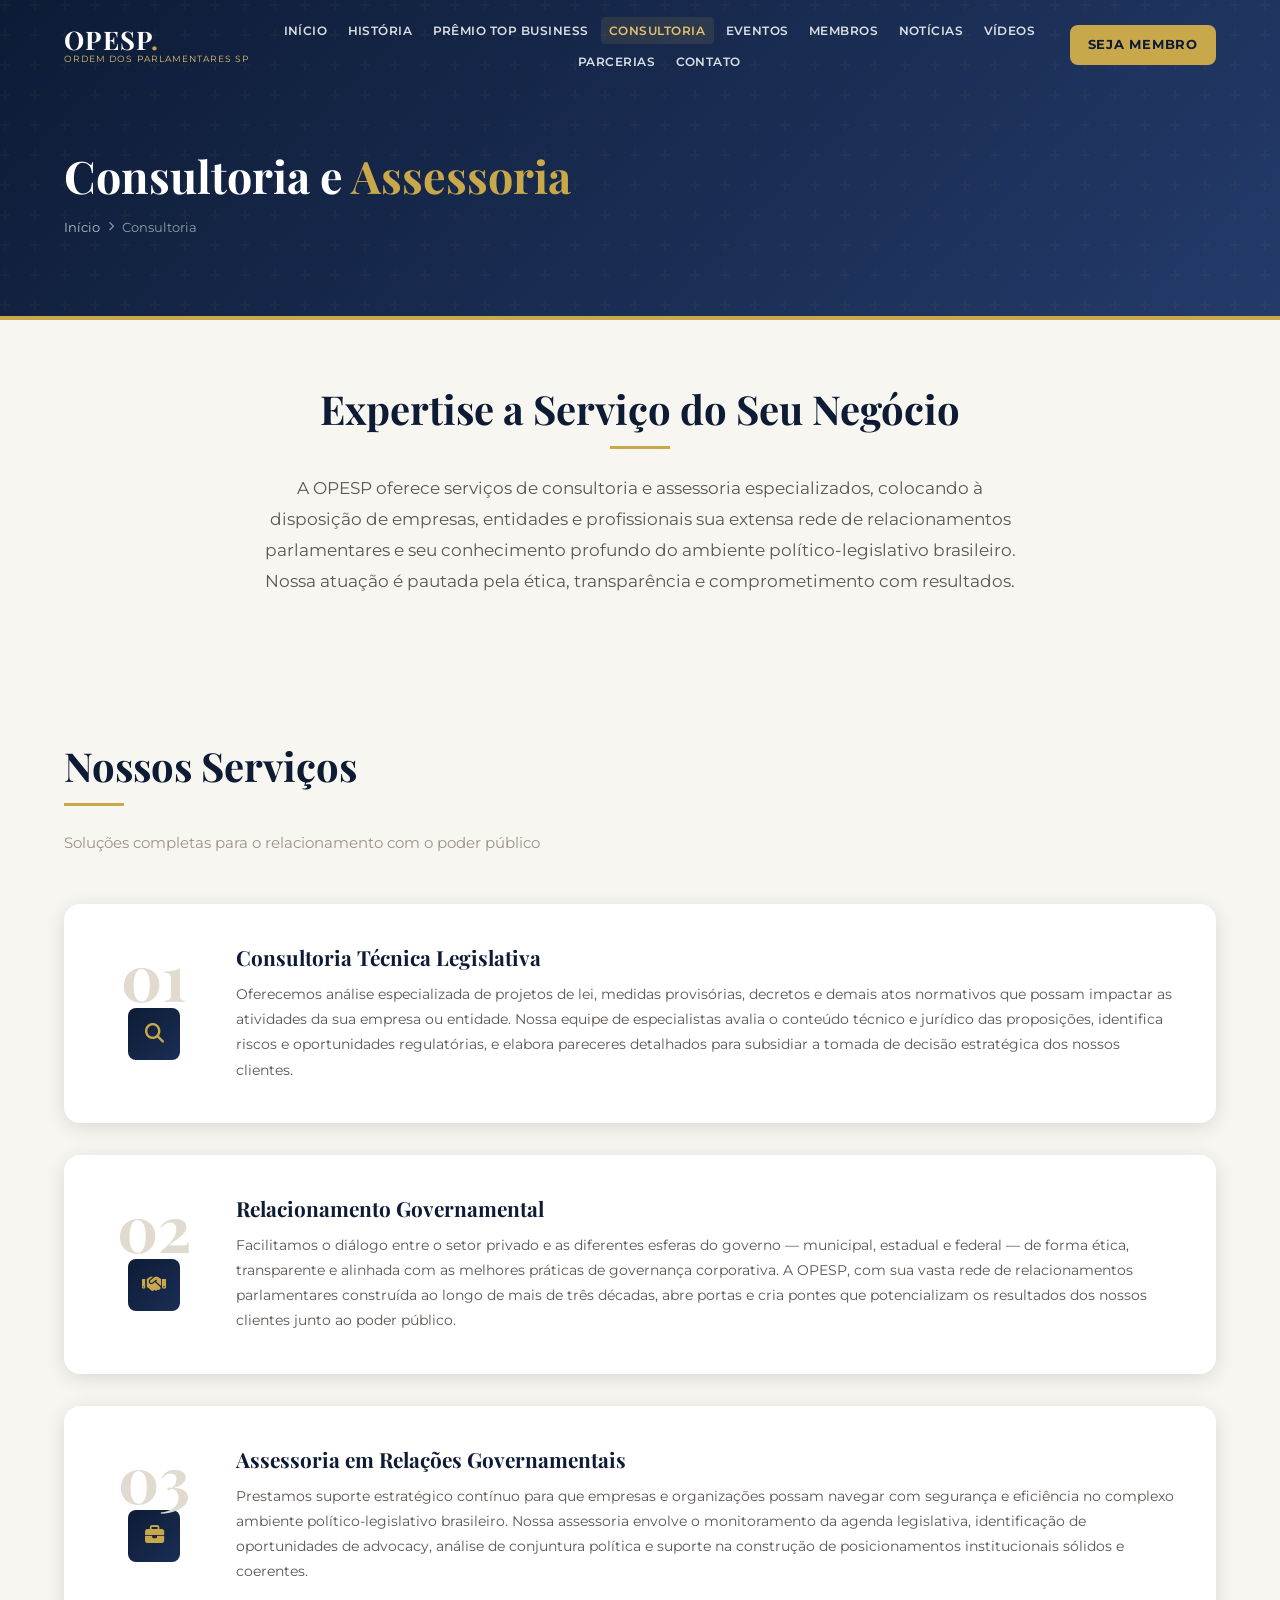
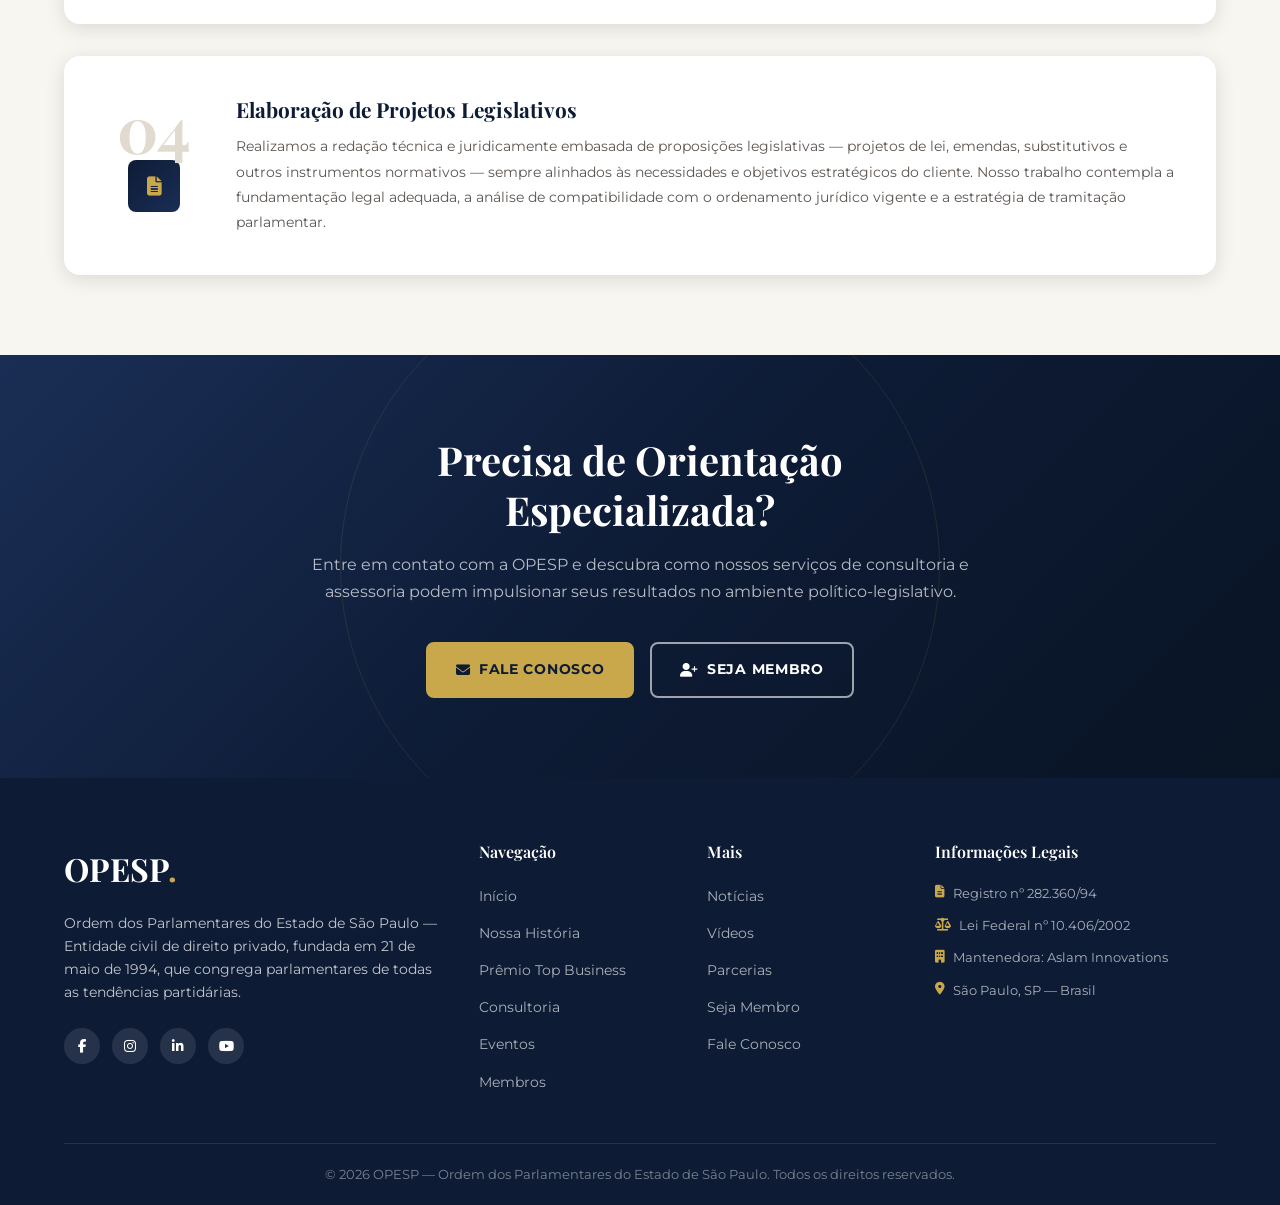
==== consultoria.html @ f2bfb223 "feat: build complete OPESP multi-page website - Add full HTML structure for 11 pages - Add comprehen" ====
<!DOCTYPE html>
<html lang="pt-BR">
<head>
  <meta charset="UTF-8">
  <meta name="viewport" content="width=device-width, initial-scale=1.0">
  <meta name="description" content="Consultoria e Assessoria — OPESP. Serviços especializados em consultoria técnica legislativa, relacionamento governamental e elaboração de projetos legislativos.">
  <title>Consultoria e Assessoria — OPESP</title>
  <link rel="preconnect" href="https://fonts.googleapis.com">
  <link rel="preconnect" href="https://fonts.gstatic.com" crossorigin>
  <link href="https://fonts.googleapis.com/css2?family=Playfair+Display:wght@400;600;700;800&family=Montserrat:wght@300;400;500;600;700&display=swap" rel="stylesheet">
  <link rel="stylesheet" href="https://cdnjs.cloudflare.com/ajax/libs/font-awesome/6.5.0/css/all.min.css">
  <link rel="stylesheet" href="css/styles.css">
</head>
<body>

<div class="preloader" id="preloader"><div class="preloader__spinner"></div></div>

<nav class="nav" id="nav">
  <div class="container">
    <div class="nav__inner">
      <a href="index.html" class="nav__logo">
        <span class="nav__logo-main">OPESP<span class="nav__logo-dot">.</span></span>
        <span class="nav__logo-sub">Ordem dos Parlamentares SP</span>
      </a>
      <ul class="nav__menu">
        <li><a href="index.html" class="nav__link" data-page="index">Início</a></li>
        <li><a href="historia.html" class="nav__link" data-page="historia">História</a></li>
        <li><a href="premio.html" class="nav__link" data-page="premio">Prêmio Top Business</a></li>
        <li><a href="consultoria.html" class="nav__link" data-page="consultoria">Consultoria</a></li>
        <li><a href="eventos.html" class="nav__link" data-page="eventos">Eventos</a></li>
        <li><a href="membros.html" class="nav__link" data-page="membros">Membros</a></li>
        <li><a href="noticias.html" class="nav__link" data-page="noticias">Notícias</a></li>
        <li><a href="videos.html" class="nav__link" data-page="videos">Vídeos</a></li>
        <li><a href="parcerias.html" class="nav__link" data-page="parcerias">Parcerias</a></li>
        <li><a href="contato.html" class="nav__link" data-page="contato">Contato</a></li>
      </ul>
      <a href="seja-membro.html" class="nav__cta">Seja Membro</a>
      <button class="nav__hamburger" aria-label="Menu" aria-expanded="false"><span></span><span></span><span></span></button>
    </div>
  </div>
  <div class="nav__drawer">
    <button class="nav__drawer-close" aria-label="Fechar menu"><i class="fas fa-times"></i></button>
    <a href="index.html" class="nav__drawer-link">Início</a>
    <a href="historia.html" class="nav__drawer-link">Nossa História</a>
    <a href="premio.html" class="nav__drawer-link">Prêmio Top Business</a>
    <a href="consultoria.html" class="nav__drawer-link">Consultoria</a>
    <a href="eventos.html" class="nav__drawer-link">Eventos</a>
    <a href="membros.html" class="nav__drawer-link">Membros</a>
    <a href="noticias.html" class="nav__drawer-link">Notícias</a>
    <a href="videos.html" class="nav__drawer-link">Vídeos</a>
    <a href="parcerias.html" class="nav__drawer-link">Parcerias</a>
    <a href="seja-membro.html" class="nav__drawer-link">Seja Membro</a>
    <a href="contato.html" class="nav__drawer-link">Fale Conosco</a>
  </div>
  <div class="nav__overlay"></div>
</nav>

<main class="page-enter">

  <div class="page-hero">
    <div class="container">
      <div class="page-hero__content">
        <h1 class="page-hero__title">Consultoria e <span>Assessoria</span></h1>
        <nav class="breadcrumb" aria-label="Breadcrumb">
          <a href="index.html">Início</a>
          <i class="fas fa-chevron-right"></i>
          <span>Consultoria</span>
        </nav>
      </div>
    </div>
  </div>

  <!-- Intro -->
  <section style="background:var(--off-white);padding:64px 0;" class="fade-in">
    <div class="container">
      <div style="max-width:780px;margin:0 auto;text-align:center;">
        <h2 class="section-title">Expertise a Serviço do Seu Negócio</h2>
        <div class="gold-line gold-line--center"></div>
        <p style="color:var(--gray-600);font-size:1.05rem;line-height:1.85;">A OPESP oferece serviços de consultoria e assessoria especializados, colocando à disposição de empresas, entidades e profissionais sua extensa rede de relacionamentos parlamentares e seu conhecimento profundo do ambiente político-legislativo brasileiro. Nossa atuação é pautada pela ética, transparência e comprometimento com resultados.</p>
      </div>
    </div>
  </section>

  <!-- Serviços Detalhados -->
  <section class="service-detail-section fade-in">
    <div class="container">
      <h2 class="section-title">Nossos Serviços</h2>
      <div class="gold-line"></div>
      <p class="section-subtitle">Soluções completas para o relacionamento com o poder público</p>
      <div class="service-detail-grid">
        <div class="service-detail-card">
          <div>
            <div class="service-detail-num">01</div>
            <div class="service-detail-icon"><i class="fas fa-search"></i></div>
          </div>
          <div>
            <h3>Consultoria Técnica Legislativa</h3>
            <p>Oferecemos análise especializada de projetos de lei, medidas provisórias, decretos e demais atos normativos que possam impactar as atividades da sua empresa ou entidade. Nossa equipe de especialistas avalia o conteúdo técnico e jurídico das proposições, identifica riscos e oportunidades regulatórias, e elabora pareceres detalhados para subsidiar a tomada de decisão estratégica dos nossos clientes.</p>
          </div>
        </div>
        <div class="service-detail-card">
          <div>
            <div class="service-detail-num">02</div>
            <div class="service-detail-icon"><i class="fas fa-handshake"></i></div>
          </div>
          <div>
            <h3>Relacionamento Governamental</h3>
            <p>Facilitamos o diálogo entre o setor privado e as diferentes esferas do governo — municipal, estadual e federal — de forma ética, transparente e alinhada com as melhores práticas de governança corporativa. A OPESP, com sua vasta rede de relacionamentos parlamentares construída ao longo de mais de três décadas, abre portas e cria pontes que potencializam os resultados dos nossos clientes junto ao poder público.</p>
          </div>
        </div>
        <div class="service-detail-card">
          <div>
            <div class="service-detail-num">03</div>
            <div class="service-detail-icon"><i class="fas fa-briefcase"></i></div>
          </div>
          <div>
            <h3>Assessoria em Relações Governamentais</h3>
            <p>Prestamos suporte estratégico contínuo para que empresas e organizações possam navegar com segurança e eficiência no complexo ambiente político-legislativo brasileiro. Nossa assessoria envolve o monitoramento da agenda legislativa, identificação de oportunidades de advocacy, análise de conjuntura política e suporte na construção de posicionamentos institucionais sólidos e coerentes.</p>
          </div>
        </div>
        <div class="service-detail-card">
          <div>
            <div class="service-detail-num">04</div>
            <div class="service-detail-icon"><i class="fas fa-file-alt"></i></div>
          </div>
          <div>
            <h3>Elaboração de Projetos Legislativos</h3>
            <p>Realizamos a redação técnica e juridicamente embasada de proposições legislativas — projetos de lei, emendas, substitutivos e outros instrumentos normativos — sempre alinhados às necessidades e objetivos estratégicos do cliente. Nosso trabalho contempla a fundamentação legal adequada, a análise de compatibilidade com o ordenamento jurídico vigente e a estratégia de tramitação parlamentar.</p>
          </div>
        </div>
      </div>
    </div>
  </section>

  <!-- CTA -->
  <section class="cta-banner fade-in">
    <div class="container">
      <div class="cta-banner__inner">
        <h2>Precisa de Orientação Especializada?</h2>
        <p>Entre em contato com a OPESP e descubra como nossos serviços de consultoria e assessoria podem impulsionar seus resultados no ambiente político-legislativo.</p>
        <div class="cta-banner__actions">
          <a href="contato.html" class="btn btn--gold"><i class="fas fa-envelope"></i> Fale Conosco</a>
          <a href="seja-membro.html" class="btn btn--outline"><i class="fas fa-user-plus"></i> Seja Membro</a>
        </div>
      </div>
    </div>
  </section>

</main>

<footer class="footer">
  <div class="container">
    <div class="footer__grid">
      <div class="footer__brand">
        <div class="footer__logo">OPESP<span>.</span></div>
        <p class="footer__desc">Ordem dos Parlamentares do Estado de São Paulo — Entidade civil de direito privado, fundada em 21 de maio de 1994, que congrega parlamentares de todas as tendências partidárias.</p>
        <div class="footer__social">
          <a href="#" aria-label="Facebook"><i class="fab fa-facebook-f"></i></a>
          <a href="#" aria-label="Instagram"><i class="fab fa-instagram"></i></a>
          <a href="#" aria-label="LinkedIn"><i class="fab fa-linkedin-in"></i></a>
          <a href="#" aria-label="YouTube"><i class="fab fa-youtube"></i></a>
        </div>
      </div>
      <div class="footer__col">
        <h4 class="footer__col-title">Navegação</h4>
        <ul>
          <li><a href="index.html">Início</a></li>
          <li><a href="historia.html">Nossa História</a></li>
          <li><a href="premio.html">Prêmio Top Business</a></li>
          <li><a href="consultoria.html">Consultoria</a></li>
          <li><a href="eventos.html">Eventos</a></li>
          <li><a href="membros.html">Membros</a></li>
        </ul>
      </div>
      <div class="footer__col">
        <h4 class="footer__col-title">Mais</h4>
        <ul>
          <li><a href="noticias.html">Notícias</a></li>
          <li><a href="videos.html">Vídeos</a></li>
          <li><a href="parcerias.html">Parcerias</a></li>
          <li><a href="seja-membro.html">Seja Membro</a></li>
          <li><a href="contato.html">Fale Conosco</a></li>
        </ul>
      </div>
      <div class="footer__col">
        <h4 class="footer__col-title">Informações Legais</h4>
        <ul class="footer__legal">
          <li><i class="fas fa-file-alt"></i> Registro nº 282.360/94</li>
          <li><i class="fas fa-balance-scale"></i> Lei Federal nº 10.406/2002</li>
          <li><i class="fas fa-building"></i> Mantenedora: Aslam Innovations</li>
          <li><i class="fas fa-map-marker-alt"></i> São Paulo, SP — Brasil</li>
        </ul>
      </div>
    </div>
    <div class="footer__bottom">
      <p>© 2026 OPESP — Ordem dos Parlamentares do Estado de São Paulo. Todos os direitos reservados.</p>
    </div>
  </div>
  <button class="back-to-top" aria-label="Voltar ao topo" id="backToTop"><i class="fas fa-chevron-up"></i></button>
</footer>

<script src="js/main.js"></script>
</body>
</html>
---- css/styles.css ----
/* ============================================================
   OPESP — Ordem dos Parlamentares do Estado de São Paulo
   Complete Stylesheet
   ============================================================ */

/* 1. CSS Reset + Custom Properties */
*, *::before, *::after { box-sizing: border-box; margin: 0; padding: 0; }

:root {
  --gold:        #C9A84C;
  --gold-light:  #E2C26E;
  --gold-dark:   #A07C30;
  --navy:        #0D1B35;
  --navy-mid:    #1A2E55;
  --navy-light:  #243A6A;
  --white:       #FFFFFF;
  --off-white:   #F8F6F0;
  --gray-100:    #F2F0EA;
  --gray-200:    #E0DBCE;
  --gray-400:    #9A9287;
  --gray-600:    #5C5550;
  --gray-800:    #2E2A26;
  --font-heading:'Playfair Display', serif;
  --font-body:   'Montserrat', sans-serif;
  --container:   1200px;
  --radius:      8px;
  --radius-lg:   16px;
  --shadow:      0 4px 20px rgba(0,0,0,.12);
  --shadow-lg:   0 8px 40px rgba(0,0,0,.18);
  --transition:  .3s ease;
}

html { scroll-behavior: smooth; font-size: 16px; }

body {
  font-family: var(--font-body);
  color: var(--gray-800);
  background: var(--white);
  line-height: 1.7;
  overflow-x: hidden;
}

body.page-exit { opacity: 0; transition: opacity .3s ease; }

img { max-width: 100%; height: auto; display: block; }
a  { text-decoration: none; color: inherit; }
ul { list-style: none; }
button { cursor: pointer; border: none; background: none; font-family: var(--font-body); }

/* 2. Global Typography */
h1,h2,h3,h4,h5,h6 {
  font-family: var(--font-heading);
  line-height: 1.25;
  color: var(--navy);
}
h1 { font-size: clamp(2rem, 5vw, 3.5rem); }
h2 { font-size: clamp(1.6rem, 3.5vw, 2.5rem); }
h3 { font-size: clamp(1.2rem, 2.5vw, 1.75rem); }
h4 { font-size: 1.25rem; }
h5 { font-size: 1.1rem; }
h6 { font-size: 1rem; }

p { margin-bottom: 1rem; }
p:last-child { margin-bottom: 0; }

.container {
  width: 100%;
  max-width: var(--container);
  margin: 0 auto;
  padding: 0 24px;
}

section { padding: 80px 0; }

.section-title {
  font-family: var(--font-heading);
  color: var(--navy);
  margin-bottom: .5rem;
}
.section-subtitle {
  color: var(--gray-400);
  margin-bottom: 3rem;
  font-size: .95rem;
}
.gold-line {
  width: 60px;
  height: 3px;
  background: var(--gold);
  margin: .75rem 0 1.5rem;
}
.gold-line--center { margin-left: auto; margin-right: auto; }

/* 3. Preloader */
.preloader {
  position: fixed;
  inset: 0;
  background: var(--navy);
  display: flex;
  align-items: center;
  justify-content: center;
  z-index: 9999;
  transition: opacity .5s ease;
}
.preloader__spinner {
  width: 50px;
  height: 50px;
  border: 4px solid rgba(201,168,76,.3);
  border-top-color: var(--gold);
  border-radius: 50%;
  animation: spin .8s linear infinite;
}
@keyframes spin { to { transform: rotate(360deg); } }

/* 4. Navigation */
.nav {
  position: fixed;
  top: 0; left: 0; right: 0;
  z-index: 1000;
  padding: 16px 0;
  transition: background var(--transition), box-shadow var(--transition), padding var(--transition);
}
.nav.scrolled {
  background: rgba(13,27,53,.95);
  backdrop-filter: blur(12px);
  -webkit-backdrop-filter: blur(12px);
  box-shadow: 0 2px 20px rgba(0,0,0,.3);
  padding: 10px 0;
}
.nav__inner {
  display: flex;
  align-items: center;
  gap: 24px;
}
.nav__logo {
  display: flex;
  flex-direction: column;
  line-height: 1;
  flex-shrink: 0;
}
.nav__logo-main {
  font-family: var(--font-heading);
  font-size: 1.6rem;
  font-weight: 700;
  color: var(--white);
  letter-spacing: .05em;
}
.nav__logo-dot { color: var(--gold); }
.nav__logo-sub {
  font-size: .55rem;
  color: var(--gold-light);
  letter-spacing: .12em;
  text-transform: uppercase;
  margin-top: 2px;
}
.nav__menu {
  display: flex;
  align-items: center;
  gap: 4px;
  flex: 1;
  justify-content: center;
  flex-wrap: wrap;
}
.nav__link {
  font-size: .78rem;
  font-weight: 600;
  letter-spacing: .04em;
  text-transform: uppercase;
  color: rgba(255,255,255,.85);
  padding: 6px 8px;
  border-radius: 4px;
  transition: color var(--transition), background var(--transition);
  white-space: nowrap;
}
.nav__link:hover, .nav__link.active {
  color: var(--gold-light);
  background: rgba(201,168,76,.12);
}
.nav__cta {
  flex-shrink: 0;
  font-size: .8rem;
  font-weight: 700;
  letter-spacing: .06em;
  text-transform: uppercase;
  color: var(--navy);
  background: var(--gold);
  padding: 9px 18px;
  border-radius: var(--radius);
  transition: background var(--transition), transform var(--transition);
  white-space: nowrap;
}
.nav__cta:hover { background: var(--gold-light); transform: translateY(-1px); }
.nav__hamburger {
  display: none;
  flex-direction: column;
  justify-content: center;
  align-items: center;
  gap: 5px;
  width: 38px;
  height: 38px;
  flex-shrink: 0;
  margin-left: auto;
}
.nav__hamburger span {
  display: block;
  width: 22px;
  height: 2px;
  background: var(--white);
  transition: transform var(--transition), opacity var(--transition);
  border-radius: 2px;
}

/* Drawer */
.nav__drawer {
  position: fixed;
  top: 0; right: -300px;
  width: 280px;
  height: 100vh;
  background: var(--navy);
  z-index: 1100;
  padding: 70px 32px 32px;
  display: flex;
  flex-direction: column;
  gap: 4px;
  transition: right .35s cubic-bezier(.4,0,.2,1);
  overflow-y: auto;
}
.nav__drawer.open { right: 0; }
.nav__drawer-close {
  position: absolute;
  top: 16px; right: 16px;
  color: var(--white);
  font-size: 1.2rem;
  padding: 8px;
  opacity: .7;
}
.nav__drawer-close:hover { opacity: 1; }
.nav__drawer-link {
  color: rgba(255,255,255,.85);
  font-size: .9rem;
  font-weight: 600;
  padding: 11px 0;
  border-bottom: 1px solid rgba(255,255,255,.08);
  transition: color var(--transition), padding-left var(--transition);
}
.nav__drawer-link:hover { color: var(--gold-light); padding-left: 8px; }
.nav__overlay {
  position: fixed;
  inset: 0;
  background: rgba(0,0,0,.55);
  z-index: 1050;
  display: none;
  opacity: 0;
  transition: opacity .35s ease;
}
.nav__overlay.visible { display: block; opacity: 1; }

/* 5. Footer */
.footer {
  background: var(--navy);
  color: rgba(255,255,255,.75);
  padding-top: 64px;
  position: relative;
}
.footer__grid {
  display: grid;
  grid-template-columns: 2fr 1fr 1fr 1.5fr;
  gap: 40px;
  padding-bottom: 48px;
  border-bottom: 1px solid rgba(255,255,255,.1);
}
.footer__logo {
  font-family: var(--font-heading);
  font-size: 2rem;
  font-weight: 700;
  color: var(--white);
  margin-bottom: 16px;
}
.footer__logo span { color: var(--gold); }
.footer__desc { font-size: .85rem; line-height: 1.7; margin-bottom: 24px; }
.footer__social {
  display: flex;
  gap: 12px;
}
.footer__social a {
  width: 36px; height: 36px;
  border-radius: 50%;
  background: rgba(255,255,255,.1);
  display: flex;
  align-items: center;
  justify-content: center;
  color: var(--white);
  font-size: .85rem;
  transition: background var(--transition), transform var(--transition);
}
.footer__social a:hover { background: var(--gold); transform: translateY(-2px); }
.footer__col-title {
  font-family: var(--font-heading);
  font-size: 1rem;
  color: var(--white);
  margin-bottom: 20px;
  font-weight: 600;
}
.footer__col ul { display: flex; flex-direction: column; gap: 10px; }
.footer__col ul a {
  font-size: .85rem;
  color: rgba(255,255,255,.65);
  transition: color var(--transition), padding-left var(--transition);
}
.footer__col ul a:hover { color: var(--gold-light); padding-left: 4px; }
.footer__legal { display: flex; flex-direction: column; gap: 10px; }
.footer__legal li {
  font-size: .82rem;
  color: rgba(255,255,255,.65);
  display: flex;
  align-items: center;
  gap: 8px;
}
.footer__legal i { color: var(--gold); font-size: .8rem; }
.footer__bottom {
  padding: 20px 0;
  text-align: center;
  font-size: .8rem;
  color: rgba(255,255,255,.45);
}

/* 6. Back-to-top */
.back-to-top {
  position: fixed;
  bottom: 32px; right: 32px;
  width: 44px; height: 44px;
  border-radius: 50%;
  background: var(--gold);
  color: var(--navy);
  font-size: .9rem;
  display: flex;
  align-items: center;
  justify-content: center;
  box-shadow: var(--shadow);
  opacity: 0;
  pointer-events: none;
  transition: opacity var(--transition), transform var(--transition);
  z-index: 900;
}
.back-to-top.visible { opacity: 1; pointer-events: auto; }
.back-to-top:hover { transform: translateY(-3px); background: var(--gold-light); }

/* 8. Scroll animations */
.fade-in {
  opacity: 0;
  transform: translateY(30px);
  transition: opacity .7s ease, transform .7s ease;
}
.fade-in.visible {
  opacity: 1;
  transform: translateY(0);
}

/* 9. Buttons */
.btn {
  display: inline-flex;
  align-items: center;
  gap: 8px;
  padding: 14px 28px;
  border-radius: var(--radius);
  font-family: var(--font-body);
  font-size: .88rem;
  font-weight: 700;
  letter-spacing: .05em;
  text-transform: uppercase;
  cursor: pointer;
  transition: all var(--transition);
  border: 2px solid transparent;
}
.btn--gold {
  background: var(--gold);
  color: var(--navy);
  border-color: var(--gold);
}
.btn--gold:hover { background: var(--gold-light); border-color: var(--gold-light); transform: translateY(-2px); box-shadow: 0 6px 20px rgba(201,168,76,.35); }
.btn--outline {
  background: transparent;
  color: var(--white);
  border-color: rgba(255,255,255,.6);
}
.btn--outline:hover { border-color: var(--gold-light); color: var(--gold-light); transform: translateY(-2px); }
.btn--white {
  background: var(--white);
  color: var(--navy);
  border-color: var(--white);
}
.btn--white:hover { background: var(--off-white); transform: translateY(-2px); }
.btn--navy {
  background: var(--navy);
  color: var(--white);
  border-color: var(--navy);
}
.btn--navy:hover { background: var(--navy-mid); transform: translateY(-2px); }

/* 10. Page Hero Banner */
.page-hero {
  height: 320px;
  background: linear-gradient(135deg, var(--navy) 0%, var(--navy-mid) 60%, var(--navy-light) 100%);
  display: flex;
  align-items: center;
  position: relative;
  overflow: hidden;
  border-bottom: 4px solid var(--gold);
  margin-top: 0;
}
.page-hero::before {
  content: '';
  position: absolute;
  inset: 0;
  background: url("data:image/svg+xml,%3Csvg width='60' height='60' viewBox='0 0 60 60' xmlns='http://www.w3.org/2000/svg'%3E%3Cg fill='none' fill-rule='evenodd'%3E%3Cg fill='%23C9A84C' fill-opacity='0.04'%3E%3Cpath d='M36 34v-4h-2v4h-4v2h4v4h2v-4h4v-2h-4zm0-30V0h-2v4h-4v2h4v4h2V6h4V4h-4zM6 34v-4H4v4H0v2h4v4h2v-4h4v-2H6zM6 4V0H4v4H0v2h4v4h2V6h4V4H6z'/%3E%3C/g%3E%3C/g%3E%3C/svg%3E");
}
.page-hero__content {
  position: relative;
  z-index: 1;
  padding-top: 70px;
}
.page-hero__title {
  font-family: var(--font-heading);
  color: var(--white);
  font-size: clamp(1.8rem, 4vw, 2.8rem);
  margin-bottom: 12px;
}
.page-hero__title span { color: var(--gold); }
.breadcrumb {
  display: flex;
  align-items: center;
  gap: 8px;
  font-size: .82rem;
  color: rgba(255,255,255,.55);
}
.breadcrumb a { color: rgba(255,255,255,.7); transition: color var(--transition); }
.breadcrumb a:hover { color: var(--gold-light); }
.breadcrumb i { font-size: .6rem; }

/* ============================================================
   HOME PAGE STYLES
   ============================================================ */

/* Hero Home */
.hero--home {
  position: relative;
  min-height: 100vh;
  display: flex;
  flex-direction: column;
  justify-content: center;
  overflow: hidden;
  background: linear-gradient(160deg, var(--navy) 0%, var(--navy-mid) 50%, #0a1628 100%);
}
.hero__particles {
  position: absolute;
  inset: 0;
  pointer-events: none;
  overflow: hidden;
}
.particle {
  position: absolute;
  border-radius: 50%;
  background: var(--gold);
  opacity: .25;
  animation: float linear infinite;
}
@keyframes float {
  0%   { transform: translateY(0) scale(1); opacity: .25; }
  50%  { opacity: .5; }
  100% { transform: translateY(-100px) scale(.8); opacity: 0; }
}

/* Skyline */
.skyline {
  position: absolute;
  bottom: 0; left: 0; right: 0;
  display: flex;
  align-items: flex-end;
  justify-content: center;
  pointer-events: none;
  height: 200px;
  gap: 3px;
  padding: 0 0;
  overflow: hidden;
}
.building {
  display: inline-block;
  background: rgba(10,22,50,.85);
  flex-shrink: 0;
}
.building:nth-child(1)  { width: 28px; height: 80px; }
.building:nth-child(2)  { width: 20px; height: 110px; }
.building:nth-child(3)  { width: 35px; height: 140px; }
.building:nth-child(4)  { width: 22px; height: 95px; }
.building:nth-child(5)  { width: 40px; height: 170px; }
.building:nth-child(6)  { width: 25px; height: 120px; }
.building:nth-child(7)  { width: 18px; height: 90px; }
.building:nth-child(8)  { width: 50px; height: 190px; }
.building:nth-child(9)  { width: 22px; height: 130px; }
.building:nth-child(10) { width: 30px; height: 155px; }
.building:nth-child(11) { width: 20px; height: 100px; }
.building:nth-child(12) { width: 45px; height: 175px; }
.building:nth-child(13) { width: 28px; height: 115px; }
.building:nth-child(14) { width: 15px; height: 80px; }
.building:nth-child(15) { width: 55px; height: 185px; }
.building:nth-child(16) { width: 20px; height: 105px; }
.building:nth-child(17) { width: 32px; height: 145px; }
.building:nth-child(18) { width: 25px; height: 90px; }
.building:nth-child(19) { width: 42px; height: 165px; }
.building:nth-child(20) { width: 18px; height: 110px; }
.building:nth-child(21) { width: 30px; height: 135px; }
.building:nth-child(22) { width: 22px; height: 88px; }
.building:nth-child(23) { width: 48px; height: 180px; }
.building:nth-child(24) { width: 20px; height: 95px; }
.building:nth-child(25) { width: 35px; height: 150px; }
.building:nth-child(26) { width: 25px; height: 120px; }
.building:nth-child(27) { width: 16px; height: 85px; }
.building:nth-child(28) { width: 38px; height: 160px; }
.building:nth-child(29) { width: 22px; height: 100px; }
.building:nth-child(30) { width: 28px; height: 130px; }

.hero__content {
  position: relative;
  z-index: 2;
  padding: 120px 0 220px;
  max-width: 800px;
}
.hero__badge {
  display: inline-flex;
  align-items: center;
  gap: 8px;
  border: 1px solid rgba(201,168,76,.5);
  color: var(--gold-light);
  font-size: .75rem;
  font-weight: 600;
  letter-spacing: .12em;
  text-transform: uppercase;
  padding: 6px 16px;
  border-radius: 20px;
  margin-bottom: 24px;
}
.hero__badge i { font-size: .65rem; }
.hero h1 {
  color: var(--white);
  margin-bottom: 24px;
  line-height: 1.15;
}
.hero h1 strong { color: var(--gold-light); font-style: normal; }
.hero__subtitle {
  font-size: 1.05rem;
  color: rgba(255,255,255,.75);
  margin-bottom: 40px;
  max-width: 600px;
  line-height: 1.75;
}
.hero__actions { display: flex; gap: 16px; flex-wrap: wrap; }
.hero__scroll-indicator {
  position: absolute;
  bottom: 200px;
  left: 50%;
  transform: translateX(-50%);
  display: flex;
  flex-direction: column;
  align-items: center;
  gap: 8px;
  color: rgba(255,255,255,.5);
  font-size: .7rem;
  letter-spacing: .12em;
  text-transform: uppercase;
  z-index: 2;
}
.hero__scroll-indicator i {
  animation: bounce .8s ease-in-out infinite alternate;
  font-size: 1rem;
}
@keyframes bounce {
  from { transform: translateY(0); }
  to   { transform: translateY(8px); }
}

/* Stats Bar */
.stats-bar {
  background: linear-gradient(90deg, rgba(201,168,76,.15) 0%, rgba(201,168,76,.08) 100%);
  border-top: 2px solid rgba(201,168,76,.3);
  border-bottom: 2px solid rgba(201,168,76,.3);
  padding: 0;
}
.stats-bar .container {
  display: grid;
  grid-template-columns: repeat(4, 1fr);
}
.stat-item {
  display: flex;
  flex-direction: column;
  align-items: center;
  justify-content: center;
  padding: 28px 16px;
  text-align: center;
  border-right: 1px solid rgba(201,168,76,.2);
}
.stat-item:last-child { border-right: none; }
.stat-number {
  font-family: var(--font-heading);
  font-size: 2.2rem;
  font-weight: 700;
  color: var(--gold);
  line-height: 1;
  margin-bottom: 6px;
}
.stat-label {
  font-size: .78rem;
  font-weight: 600;
  color: var(--gray-600);
  letter-spacing: .06em;
  text-transform: uppercase;
}

/* About Section */
.about-section {
  background: var(--off-white);
}
.about-grid {
  display: grid;
  grid-template-columns: 1fr 1fr;
  gap: 60px;
  align-items: start;
}
.about-text p {
  color: var(--gray-600);
  margin-bottom: 1rem;
  line-height: 1.8;
}
.about-cards {
  display: flex;
  flex-direction: column;
  gap: 20px;
}
.about-card {
  background: var(--white);
  border-radius: var(--radius-lg);
  padding: 28px;
  display: flex;
  gap: 20px;
  align-items: flex-start;
  box-shadow: var(--shadow);
  border-left: 4px solid var(--gold);
  transition: transform var(--transition);
}
.about-card:hover { transform: translateX(4px); }
.about-card__icon {
  width: 48px; height: 48px;
  border-radius: 50%;
  background: linear-gradient(135deg, var(--gold) 0%, var(--gold-light) 100%);
  display: flex;
  align-items: center;
  justify-content: center;
  color: var(--white);
  font-size: 1.1rem;
  flex-shrink: 0;
}
.about-card__title { font-size: .75rem; text-transform: uppercase; letter-spacing: .1em; color: var(--gold); font-weight: 700; margin-bottom: 4px; }
.about-card__name { font-family: var(--font-heading); font-size: 1.1rem; color: var(--navy); margin-bottom: 2px; }
.about-card__sub { font-size: .82rem; color: var(--gray-400); }

/* Notices Section */
.notices-section { background: var(--white); }
.notices-heading {
  display: flex;
  align-items: center;
  gap: 12px;
  margin-bottom: .5rem;
}
.notices-heading i { color: var(--gold); font-size: 1.5rem; }
.notices-grid {
  display: grid;
  grid-template-columns: repeat(3, 1fr);
  gap: 24px;
  margin-top: 2.5rem;
}
.notice-card {
  background: var(--off-white);
  border-radius: var(--radius-lg);
  padding: 32px 28px;
  border-top: 4px solid var(--gold);
  transition: transform var(--transition), box-shadow var(--transition);
}
.notice-card:hover { transform: translateY(-4px); box-shadow: var(--shadow); }
.notice-card__icon {
  width: 44px; height: 44px;
  border-radius: var(--radius);
  background: rgba(201,168,76,.12);
  display: flex;
  align-items: center;
  justify-content: center;
  color: var(--gold);
  font-size: 1.1rem;
  margin-bottom: 16px;
}
.notice-card h4 { font-family: var(--font-heading); font-size: 1rem; color: var(--navy); margin-bottom: 10px; }
.notice-card p { font-size: .87rem; color: var(--gray-600); line-height: 1.7; margin: 0; }

/* Services Grid */
.services-section { background: var(--gray-100); }
.services-grid {
  display: grid;
  grid-template-columns: repeat(4, 1fr);
  gap: 24px;
  margin-bottom: 2.5rem;
}
.service-card {
  background: var(--white);
  border-radius: var(--radius-lg);
  padding: 36px 28px;
  position: relative;
  overflow: hidden;
  transition: transform var(--transition), box-shadow var(--transition);
  box-shadow: var(--shadow);
}
.service-card:hover { transform: translateY(-6px); box-shadow: var(--shadow-lg); }
.service-card::before {
  content: '';
  position: absolute;
  top: 0; left: 0; right: 0;
  height: 3px;
  background: linear-gradient(90deg, var(--gold) 0%, var(--gold-light) 100%);
}
.service-card__number {
  font-family: var(--font-heading);
  font-size: 3rem;
  font-weight: 700;
  color: var(--gray-200);
  position: absolute;
  top: 16px; right: 20px;
  line-height: 1;
}
.service-card__icon {
  width: 52px; height: 52px;
  border-radius: var(--radius);
  background: linear-gradient(135deg, var(--navy) 0%, var(--navy-mid) 100%);
  display: flex;
  align-items: center;
  justify-content: center;
  color: var(--gold);
  font-size: 1.2rem;
  margin-bottom: 20px;
}
.service-card h3 { font-size: 1rem; margin-bottom: 10px; color: var(--navy); font-family: var(--font-heading); }
.service-card p { font-size: .85rem; color: var(--gray-600); margin: 0; line-height: 1.65; }
.services-cta { text-align: center; }
.services-cta a {
  color: var(--gold-dark);
  font-weight: 700;
  font-size: .9rem;
  transition: color var(--transition);
}
.services-cta a:hover { color: var(--gold); }

/* Top Business Section */
.top-business-section {
  background: linear-gradient(135deg, var(--navy) 0%, #091424 100%);
  text-align: center;
  position: relative;
  overflow: hidden;
}
.top-business-section::before {
  content: '';
  position: absolute;
  width: 400px; height: 400px;
  border-radius: 50%;
  background: rgba(201,168,76,.06);
  top: -100px; right: -100px;
}
.top-business-section::after {
  content: '';
  position: absolute;
  width: 300px; height: 300px;
  border-radius: 50%;
  background: rgba(201,168,76,.04);
  bottom: -80px; left: -80px;
}
.top-business-inner { position: relative; z-index: 1; max-width: 700px; margin: 0 auto; }
.top-business-section .trophy-icon {
  font-size: 3.5rem;
  color: var(--gold);
  margin-bottom: 20px;
}
.top-business-section h2 { color: var(--white); margin-bottom: 8px; }
.top-business-section .subtitle {
  color: var(--gold-light);
  font-size: .9rem;
  letter-spacing: .1em;
  text-transform: uppercase;
  font-weight: 600;
  margin-bottom: 20px;
}
.top-business-section p { color: rgba(255,255,255,.75); line-height: 1.8; margin-bottom: 32px; }

/* Events Section */
.events-section { background: var(--white); }
.events-grid {
  display: grid;
  grid-template-columns: repeat(3, 1fr);
  gap: 28px;
  margin-bottom: 2.5rem;
}
.event-card {
  background: var(--off-white);
  border-radius: var(--radius-lg);
  padding: 32px 28px;
  transition: transform var(--transition), box-shadow var(--transition);
  border-bottom: 3px solid transparent;
}
.event-card:hover { transform: translateY(-5px); box-shadow: var(--shadow-lg); border-bottom-color: var(--gold); }
.event-card__icon {
  width: 52px; height: 52px;
  border-radius: 50%;
  background: linear-gradient(135deg, var(--gold) 0%, var(--gold-dark) 100%);
  display: flex;
  align-items: center;
  justify-content: center;
  color: var(--white);
  font-size: 1.2rem;
  margin-bottom: 16px;
}
.event-card__date {
  font-size: .75rem;
  font-weight: 700;
  letter-spacing: .1em;
  text-transform: uppercase;
  color: var(--gold);
  margin-bottom: 8px;
}
.event-card h3 { font-size: 1.05rem; color: var(--navy); margin-bottom: 10px; font-family: var(--font-heading); }
.event-card p { font-size: .85rem; color: var(--gray-600); line-height: 1.65; margin: 0; }
.events-cta { text-align: center; }
.events-cta a { color: var(--gold-dark); font-weight: 700; font-size: .9rem; transition: color var(--transition); }
.events-cta a:hover { color: var(--gold); }

/* News Section */
.news-section { background: var(--gray-100); }
.news-grid {
  display: grid;
  grid-template-columns: repeat(3, 1fr);
  gap: 28px;
  margin-bottom: 2.5rem;
}
.news-card {
  background: var(--white);
  border-radius: var(--radius-lg);
  overflow: hidden;
  box-shadow: var(--shadow);
  transition: transform var(--transition), box-shadow var(--transition);
}
.news-card:hover { transform: translateY(-5px); box-shadow: var(--shadow-lg); }
.news-card__img {
  height: 180px;
  background: linear-gradient(135deg, var(--navy-mid) 0%, var(--navy-light) 100%);
  display: flex;
  align-items: center;
  justify-content: center;
  color: var(--gold);
  font-size: 2.5rem;
}
.news-card__body { padding: 24px; }
.news-card__badge {
  display: inline-block;
  background: rgba(201,168,76,.15);
  color: var(--gold-dark);
  font-size: .7rem;
  font-weight: 700;
  letter-spacing: .1em;
  text-transform: uppercase;
  padding: 4px 10px;
  border-radius: 20px;
  margin-bottom: 12px;
}
.news-card h3 { font-size: 1rem; color: var(--navy); margin-bottom: 8px; font-family: var(--font-heading); line-height: 1.35; }
.news-card__date { font-size: .75rem; color: var(--gray-400); margin-bottom: 10px; }
.news-card p { font-size: .84rem; color: var(--gray-600); line-height: 1.65; margin: 0; }
.news-cta { text-align: center; }
.news-cta a { color: var(--gold-dark); font-weight: 700; font-size: .9rem; transition: color var(--transition); }
.news-cta a:hover { color: var(--gold); }

/* CTA Banner */
.cta-banner {
  background: linear-gradient(135deg, var(--navy-mid) 0%, var(--navy) 50%, #091424 100%);
  text-align: center;
  padding: 80px 0;
  position: relative;
  overflow: hidden;
}
.cta-banner::before {
  content: '';
  position: absolute;
  width: 600px; height: 600px;
  border-radius: 50%;
  border: 1px solid rgba(201,168,76,.12);
  top: 50%; left: 50%;
  transform: translate(-50%,-50%);
}
.cta-banner__inner { position: relative; z-index: 1; max-width: 680px; margin: 0 auto; }
.cta-banner h2 { color: var(--white); margin-bottom: 16px; }
.cta-banner p { color: rgba(255,255,255,.7); margin-bottom: 36px; font-size: 1rem; }
.cta-banner__actions { display: flex; gap: 16px; justify-content: center; flex-wrap: wrap; }

/* ============================================================
   INNER PAGE STYLES
   ============================================================ */

/* Timeline */
.timeline-section { background: var(--off-white); }
.timeline { position: relative; max-width: 900px; margin: 0 auto; }
.timeline::before {
  content: '';
  position: absolute;
  top: 0; bottom: 0;
  left: 50%;
  transform: translateX(-50%);
  width: 2px;
  background: linear-gradient(to bottom, var(--gold) 0%, var(--gray-200) 100%);
}
.timeline-item {
  display: grid;
  grid-template-columns: 1fr 40px 1fr;
  gap: 0 20px;
  margin-bottom: 48px;
  position: relative;
}
.timeline-item:last-child { margin-bottom: 0; }
.timeline-dot {
  width: 16px; height: 16px;
  border-radius: 50%;
  background: var(--gold);
  border: 3px solid var(--white);
  box-shadow: 0 0 0 2px var(--gold);
  position: absolute;
  left: 50%;
  top: 24px;
  transform: translateX(-50%);
  z-index: 1;
}
.timeline-content {
  background: var(--white);
  border-radius: var(--radius-lg);
  padding: 28px 32px;
  box-shadow: var(--shadow);
  position: relative;
}
.timeline-content::before {
  content: '';
  position: absolute;
  top: 24px;
  width: 16px; height: 2px;
  background: var(--gold);
}
.timeline-item:nth-child(odd) .timeline-content { grid-column: 1; }
.timeline-item:nth-child(odd) .timeline-content::before { right: -16px; }
.timeline-item:nth-child(even) .timeline-content { grid-column: 3; }
.timeline-item:nth-child(even) .timeline-content::before { left: -16px; }
.timeline-date {
  font-size: .78rem;
  font-weight: 700;
  letter-spacing: .1em;
  text-transform: uppercase;
  color: var(--gold);
  margin-bottom: 8px;
}
.timeline-content h3 { font-size: 1.1rem; color: var(--navy); margin-bottom: 12px; }
.timeline-content p { font-size: .87rem; color: var(--gray-600); line-height: 1.7; margin: 0; }

/* Leadership Cards */
.leadership-section { background: var(--white); }
.leadership-grid {
  display: grid;
  grid-template-columns: repeat(2, 1fr);
  gap: 28px;
  max-width: 700px;
  margin: 0 auto;
}
.leader-card {
  background: var(--off-white);
  border-radius: var(--radius-lg);
  padding: 40px 32px;
  text-align: center;
  border-top: 4px solid var(--gold);
  transition: transform var(--transition);
}
.leader-card:hover { transform: translateY(-4px); }
.leader-card__avatar {
  width: 80px; height: 80px;
  border-radius: 50%;
  background: linear-gradient(135deg, var(--gold) 0%, var(--gold-dark) 100%);
  display: flex;
  align-items: center;
  justify-content: center;
  color: var(--white);
  font-size: 1.8rem;
  margin: 0 auto 20px;
}
.leader-card__role { font-size: .75rem; text-transform: uppercase; letter-spacing: .1em; color: var(--gold); font-weight: 700; margin-bottom: 6px; }
.leader-card h3 { font-size: 1.2rem; color: var(--navy); margin-bottom: 4px; }
.leader-card p { font-size: .85rem; color: var(--gray-400); margin: 0; }

/* Mission + Objectives */
.mission-section { background: var(--gray-100); }
.objectives-grid {
  display: grid;
  grid-template-columns: repeat(3, 1fr);
  gap: 24px;
  margin-top: 2rem;
}
.objective-card {
  background: var(--white);
  border-radius: var(--radius-lg);
  padding: 28px 24px;
  box-shadow: var(--shadow);
  transition: transform var(--transition);
}
.objective-card:hover { transform: translateY(-3px); }
.objective-card i {
  font-size: 1.5rem;
  color: var(--gold);
  margin-bottom: 14px;
  display: block;
}
.objective-card h4 { font-size: .95rem; color: var(--navy); margin-bottom: 8px; }
.objective-card p { font-size: .84rem; color: var(--gray-600); margin: 0; line-height: 1.65; }

/* Info Box */
.info-box {
  background: rgba(201,168,76,.08);
  border: 1px solid rgba(201,168,76,.3);
  border-left: 4px solid var(--gold);
  border-radius: var(--radius);
  padding: 24px 28px;
}
.info-box h4 { color: var(--navy); margin-bottom: 12px; }
.info-box ul { display: flex; flex-direction: column; gap: 8px; }
.info-box li {
  font-size: .87rem;
  color: var(--gray-600);
  display: flex;
  align-items: flex-start;
  gap: 10px;
}
.info-box li i { color: var(--gold); margin-top: 3px; flex-shrink: 0; }

/* Award / Premio Page */
.award-intro { background: var(--off-white); }
.award-intro__inner {
  display: grid;
  grid-template-columns: 80px 1fr;
  gap: 32px;
  align-items: start;
}
.award-icon-big {
  width: 80px; height: 80px;
  border-radius: var(--radius-lg);
  background: linear-gradient(135deg, var(--gold) 0%, var(--gold-dark) 100%);
  display: flex;
  align-items: center;
  justify-content: center;
  color: var(--white);
  font-size: 2rem;
}
.award-intro p { color: var(--gray-600); line-height: 1.8; }
.award-features { background: var(--white); }
.award-features-grid {
  display: grid;
  grid-template-columns: repeat(3, 1fr);
  gap: 24px;
}
.award-feature {
  background: var(--off-white);
  border-radius: var(--radius-lg);
  padding: 32px 24px;
  text-align: center;
  transition: transform var(--transition);
}
.award-feature:hover { transform: translateY(-4px); }
.award-feature i {
  font-size: 2rem;
  color: var(--gold);
  margin-bottom: 16px;
  display: block;
}
.award-feature h3 { font-size: 1rem; color: var(--navy); margin-bottom: 10px; }
.award-feature p { font-size: .85rem; color: var(--gray-600); line-height: 1.65; margin: 0; }
.editions-section { background: var(--gray-100); }
.editions-grid {
  display: grid;
  grid-template-columns: repeat(3, 1fr);
  gap: 24px;
}
.edition-card {
  background: var(--white);
  border-radius: var(--radius-lg);
  overflow: hidden;
  box-shadow: var(--shadow);
  transition: transform var(--transition);
}
.edition-card:hover { transform: translateY(-4px); }
.edition-card__header {
  height: 140px;
  background: linear-gradient(135deg, var(--navy) 0%, var(--navy-mid) 100%);
  display: flex;
  align-items: center;
  justify-content: center;
  flex-direction: column;
  gap: 8px;
}
.edition-card__year {
  font-family: var(--font-heading);
  font-size: 2.5rem;
  color: var(--gold);
  font-weight: 700;
}
.edition-card__body { padding: 24px; }
.edition-card h3 { font-size: 1rem; color: var(--navy); margin-bottom: 10px; }
.edition-card p { font-size: .85rem; color: var(--gray-600); line-height: 1.65; margin: 0; }
.testimonials-section { background: var(--white); }
.testimonials-grid { display: grid; grid-template-columns: repeat(3, 1fr); gap: 24px; }
.testimonial-card {
  background: var(--off-white);
  border-radius: var(--radius-lg);
  padding: 32px 28px;
}
.testimonial-card__quote {
  font-size: 1.5rem;
  color: var(--gold);
  margin-bottom: 16px;
  font-family: var(--font-heading);
}
.testimonial-card p { font-size: .87rem; color: var(--gray-600); line-height: 1.7; margin-bottom: 20px; font-style: italic; }
.testimonial-card__author { font-weight: 700; font-size: .85rem; color: var(--navy); }
.testimonial-card__role { font-size: .78rem; color: var(--gray-400); }

/* Consultoria / Service Detail */
.service-detail-section { background: var(--off-white); }
.service-detail-grid { display: flex; flex-direction: column; gap: 32px; }
.service-detail-card {
  background: var(--white);
  border-radius: var(--radius-lg);
  padding: 40px;
  display: grid;
  grid-template-columns: 100px 1fr;
  gap: 32px;
  align-items: start;
  box-shadow: var(--shadow);
  transition: transform var(--transition);
}
.service-detail-card:hover { transform: translateX(4px); }
.service-detail-num {
  font-family: var(--font-heading);
  font-size: 4rem;
  color: var(--gray-200);
  font-weight: 700;
  line-height: 1;
  text-align: center;
}
.service-detail-icon {
  width: 52px; height: 52px;
  border-radius: var(--radius);
  background: linear-gradient(135deg, var(--navy) 0%, var(--navy-mid) 100%);
  display: flex;
  align-items: center;
  justify-content: center;
  color: var(--gold);
  font-size: 1.2rem;
  margin: auto;
}
.service-detail-card h3 { font-size: 1.3rem; color: var(--navy); margin-bottom: 12px; }
.service-detail-card p { font-size: .9rem; color: var(--gray-600); line-height: 1.75; margin: 0; }

/* Eventos Page */
.all-events-grid {
  display: grid;
  grid-template-columns: repeat(3, 1fr);
  gap: 28px;
}
.all-event-card {
  background: var(--white);
  border-radius: var(--radius-lg);
  padding: 36px 28px;
  box-shadow: var(--shadow);
  transition: transform var(--transition), box-shadow var(--transition);
  border-top: 4px solid var(--gold);
}
.all-event-card:hover { transform: translateY(-6px); box-shadow: var(--shadow-lg); }
.all-event-card__icon {
  width: 56px; height: 56px;
  border-radius: 50%;
  background: linear-gradient(135deg, var(--gold) 0%, var(--gold-dark) 100%);
  display: flex;
  align-items: center;
  justify-content: center;
  color: var(--white);
  font-size: 1.3rem;
  margin-bottom: 20px;
}
.all-event-card__date { font-size: .75rem; font-weight: 700; letter-spacing: .1em; text-transform: uppercase; color: var(--gold); margin-bottom: 10px; }
.all-event-card h3 { font-size: 1.1rem; color: var(--navy); margin-bottom: 12px; }
.all-event-card p { font-size: .87rem; color: var(--gray-600); line-height: 1.65; margin: 0; }

/* Members Page */
.members-filter {
  display: flex;
  gap: 12px;
  flex-wrap: wrap;
  margin-bottom: 20px;
}
.filter-btn {
  padding: 8px 18px;
  border-radius: 20px;
  font-size: .8rem;
  font-weight: 600;
  letter-spacing: .05em;
  text-transform: uppercase;
  background: var(--white);
  color: var(--gray-600);
  border: 2px solid var(--gray-200);
  cursor: pointer;
  transition: all var(--transition);
}
.filter-btn:hover, .filter-btn.active {
  background: var(--gold);
  color: var(--navy);
  border-color: var(--gold);
}
.member-search-wrap { margin-bottom: 36px; }
.member-search {
  width: 100%;
  max-width: 400px;
  padding: 12px 20px;
  border: 2px solid var(--gray-200);
  border-radius: var(--radius);
  font-family: var(--font-body);
  font-size: .9rem;
  outline: none;
  transition: border-color var(--transition);
}
.member-search:focus { border-color: var(--gold); }
.members-grid {
  display: grid;
  grid-template-columns: repeat(4, 1fr);
  gap: 24px;
}
.member-card {
  background: var(--white);
  border-radius: var(--radius-lg);
  padding: 32px 20px;
  text-align: center;
  box-shadow: var(--shadow);
  transition: transform var(--transition), box-shadow var(--transition);
  border-top: 3px solid var(--gold);
}
.member-card:hover { transform: translateY(-4px); box-shadow: var(--shadow-lg); }
.member-card__avatar {
  width: 72px; height: 72px;
  border-radius: 50%;
  background: linear-gradient(135deg, var(--navy) 0%, var(--navy-mid) 100%);
  display: flex;
  align-items: center;
  justify-content: center;
  color: var(--gold);
  font-size: 1.6rem;
  margin: 0 auto 16px;
}
.member-card__name { font-family: var(--font-heading); font-size: 1rem; color: var(--navy); margin-bottom: 4px; }
.member-card__role { font-size: .8rem; color: var(--gray-400); margin-bottom: 12px; }
.member-card__badge {
  display: inline-block;
  font-size: .68rem;
  font-weight: 700;
  letter-spacing: .08em;
  text-transform: uppercase;
  padding: 3px 10px;
  border-radius: 20px;
  background: rgba(201,168,76,.12);
  color: var(--gold-dark);
}
.member-card[data-category="honorario"] .member-card__badge { background: rgba(13,27,53,.1); color: var(--navy-mid); }
.member-card[data-category="ex-governador"] .member-card__badge { background: rgba(160,124,48,.12); color: var(--gold-dark); }

/* News Page */
.news-featured { background: var(--off-white); }
.news-featured-card {
  background: var(--white);
  border-radius: var(--radius-lg);
  overflow: hidden;
  box-shadow: var(--shadow-lg);
  display: grid;
  grid-template-columns: 1fr 1fr;
}
.news-featured-card__img {
  height: 100%;
  min-height: 300px;
  background: linear-gradient(135deg, var(--navy) 0%, var(--navy-mid) 100%);
  display: flex;
  align-items: center;
  justify-content: center;
  color: var(--gold);
  font-size: 4rem;
}
.news-featured-card__body { padding: 40px; }
.news-featured-card__badge { display: inline-block; background: rgba(201,168,76,.15); color: var(--gold-dark); font-size: .72rem; font-weight: 700; letter-spacing: .1em; text-transform: uppercase; padding: 4px 12px; border-radius: 20px; margin-bottom: 16px; }
.news-featured-card h2 { font-size: 1.6rem; color: var(--navy); margin-bottom: 12px; }
.news-featured-card__date { font-size: .78rem; color: var(--gray-400); margin-bottom: 16px; }
.news-featured-card p { font-size: .9rem; color: var(--gray-600); line-height: 1.75; margin-bottom: 24px; }
.all-news-section { background: var(--white); }
.all-news-grid {
  display: grid;
  grid-template-columns: repeat(3, 1fr);
  gap: 24px;
  margin-bottom: 48px;
}
.pagination {
  display: flex;
  align-items: center;
  justify-content: center;
  gap: 8px;
}
.page-btn {
  width: 40px; height: 40px;
  border-radius: var(--radius);
  display: flex;
  align-items: center;
  justify-content: center;
  font-size: .85rem;
  font-weight: 600;
  background: var(--white);
  color: var(--gray-600);
  border: 2px solid var(--gray-200);
  cursor: pointer;
  transition: all var(--transition);
}
.page-btn:hover, .page-btn.active { background: var(--gold); color: var(--navy); border-color: var(--gold); }

/* Videos Page */
.videos-grid {
  display: grid;
  grid-template-columns: repeat(3, 1fr);
  gap: 24px;
}
.video-card {
  background: var(--navy);
  border-radius: var(--radius-lg);
  overflow: hidden;
  position: relative;
  cursor: pointer;
  transition: transform var(--transition), box-shadow var(--transition);
}
.video-card:hover { transform: translateY(-5px); box-shadow: var(--shadow-lg); }
.video-card:hover .video-overlay { background: rgba(13,27,53,.6); }
.video-card__thumb {
  height: 200px;
  background: linear-gradient(135deg, var(--navy-mid) 0%, var(--navy-light) 100%);
  display: flex;
  align-items: center;
  justify-content: center;
  color: rgba(201,168,76,.3);
  font-size: 3rem;
}
.video-overlay {
  position: absolute;
  inset: 0;
  background: rgba(13,27,53,.45);
  display: flex;
  align-items: center;
  justify-content: center;
  transition: background var(--transition);
}
.video-play {
  width: 56px; height: 56px;
  border-radius: 50%;
  background: var(--gold);
  display: flex;
  align-items: center;
  justify-content: center;
  color: var(--navy);
  font-size: 1.2rem;
  box-shadow: 0 4px 20px rgba(201,168,76,.4);
  transition: transform var(--transition);
}
.video-card:hover .video-play { transform: scale(1.1); }
.video-duration {
  position: absolute;
  bottom: 80px; right: 12px;
  background: rgba(0,0,0,.7);
  color: var(--white);
  font-size: .72rem;
  font-weight: 600;
  padding: 3px 8px;
  border-radius: 4px;
}
.video-card__body { padding: 20px; }
.video-card h3 { font-size: .95rem; color: var(--white); margin-bottom: 6px; font-family: var(--font-heading); }
.video-card p { font-size: .8rem; color: rgba(255,255,255,.6); margin: 0; }

/* Partners Page */
.partners-intro { background: var(--off-white); }
.partners-grid {
  display: grid;
  grid-template-columns: repeat(4, 1fr);
  gap: 20px;
  margin-bottom: 60px;
}
.partner-logo {
  background: var(--white);
  border-radius: var(--radius-lg);
  padding: 32px 20px;
  display: flex;
  align-items: center;
  justify-content: center;
  box-shadow: var(--shadow);
  border: 2px solid var(--gray-200);
  transition: border-color var(--transition), transform var(--transition);
  min-height: 120px;
  cursor: pointer;
}
.partner-logo:hover { border-color: var(--gold); transform: translateY(-3px); }
.partner-logo span {
  font-family: var(--font-heading);
  font-size: 1rem;
  font-weight: 700;
  color: var(--navy);
  text-align: center;
  line-height: 1.3;
}
.partnership-benefits { margin-top: 0; }
.benefits-check-list { display: flex; flex-direction: column; gap: 16px; }
.benefits-check-item {
  display: flex;
  gap: 16px;
  align-items: flex-start;
  padding: 20px 24px;
  background: var(--white);
  border-radius: var(--radius-lg);
  box-shadow: var(--shadow);
}
.benefits-check-item i { color: var(--gold); font-size: 1.1rem; margin-top: 2px; flex-shrink: 0; }
.benefits-check-item h4 { font-size: .95rem; color: var(--navy); margin-bottom: 4px; }
.benefits-check-item p { font-size: .84rem; color: var(--gray-600); margin: 0; }

/* Seja Membro Page */
.membership-benefits { background: var(--off-white); }
.benefits-list { display: flex; flex-direction: column; gap: 12px; margin-bottom: 32px; }
.benefit-item {
  display: flex;
  align-items: flex-start;
  gap: 14px;
  padding: 18px 22px;
  background: var(--white);
  border-radius: var(--radius);
  box-shadow: 0 2px 8px rgba(0,0,0,.06);
}
.benefit-item i { color: var(--gold); font-size: 1rem; margin-top: 2px; flex-shrink: 0; }
.benefit-item p { font-size: .88rem; color: var(--gray-600); margin: 0; line-height: 1.6; }

/* Forms */
.form-section { background: var(--white); }
.form-grid { display: grid; grid-template-columns: 1fr 1fr; gap: 20px; }
.form-group { display: flex; flex-direction: column; gap: 6px; }
.form-group--full { grid-column: 1 / -1; }
.form-label { font-size: .82rem; font-weight: 600; color: var(--navy); letter-spacing: .04em; }
.form-control {
  padding: 13px 16px;
  border: 2px solid var(--gray-200);
  border-radius: var(--radius);
  font-family: var(--font-body);
  font-size: .9rem;
  color: var(--gray-800);
  background: var(--white);
  outline: none;
  transition: border-color var(--transition), box-shadow var(--transition);
  width: 100%;
}
.form-control:focus { border-color: var(--gold); box-shadow: 0 0 0 3px rgba(201,168,76,.15); }
textarea.form-control { resize: vertical; min-height: 130px; }
select.form-control { appearance: none; background-image: url("data:image/svg+xml,%3Csvg xmlns='http://www.w3.org/2000/svg' viewBox='0 0 24 24' fill='%239A9287'%3E%3Cpath d='M7 10l5 5 5-5z'/%3E%3C/svg%3E"); background-repeat: no-repeat; background-position: right 12px center; background-size: 20px; padding-right: 40px; }

/* Contact Page */
.contact-grid {
  display: grid;
  grid-template-columns: 1fr 1fr;
  gap: 48px;
  align-items: start;
}
.contact-info { display: flex; flex-direction: column; gap: 20px; }
.contact-info-card {
  background: var(--off-white);
  border-radius: var(--radius-lg);
  padding: 28px;
  display: flex;
  gap: 20px;
  align-items: flex-start;
}
.contact-info-card__icon {
  width: 48px; height: 48px;
  border-radius: 50%;
  background: linear-gradient(135deg, var(--gold) 0%, var(--gold-dark) 100%);
  display: flex;
  align-items: center;
  justify-content: center;
  color: var(--white);
  font-size: 1.1rem;
  flex-shrink: 0;
}
.contact-info-card h4 { font-size: .85rem; text-transform: uppercase; letter-spacing: .08em; color: var(--gold); font-weight: 700; margin-bottom: 4px; }
.contact-info-card p { font-size: .88rem; color: var(--gray-600); margin: 0; line-height: 1.6; }
.contact-social { margin-top: 8px; }
.contact-social h4 { font-size: .95rem; color: var(--navy); margin-bottom: 14px; }
.social-links { display: flex; gap: 12px; flex-wrap: wrap; }
.social-link {
  display: flex;
  align-items: center;
  gap: 8px;
  padding: 10px 16px;
  border-radius: var(--radius);
  font-size: .82rem;
  font-weight: 600;
  color: var(--navy);
  background: var(--white);
  border: 2px solid var(--gray-200);
  transition: all var(--transition);
}
.social-link:hover { border-color: var(--gold); color: var(--gold-dark); transform: translateY(-2px); }
.social-link i { font-size: .9rem; color: var(--gold); }
.map-placeholder {
  height: 250px;
  border-radius: var(--radius-lg);
  background: linear-gradient(135deg, var(--navy-mid) 0%, var(--navy-light) 100%);
  display: flex;
  align-items: center;
  justify-content: center;
  flex-direction: column;
  gap: 12px;
  color: rgba(255,255,255,.6);
  margin-top: 20px;
}
.map-placeholder i { font-size: 2.5rem; color: var(--gold); }
.map-placeholder p { font-size: .85rem; margin: 0; }

/* Toast */
.toast {
  position: fixed;
  bottom: 80px; right: 24px;
  background: var(--navy);
  color: var(--white);
  padding: 14px 24px;
  border-radius: var(--radius-lg);
  border-left: 4px solid var(--gold);
  font-size: .9rem;
  font-weight: 600;
  box-shadow: var(--shadow-lg);
  z-index: 9999;
  animation: toastIn .3s ease;
}
.toast.fade-out { animation: toastOut .3s ease forwards; }
@keyframes toastIn { from { opacity: 0; transform: translateY(20px); } to { opacity: 1; transform: translateY(0); } }
@keyframes toastOut { from { opacity: 1; transform: translateY(0); } to { opacity: 0; transform: translateY(20px); } }

/* Page Enter Animation */
@keyframes pageEnter {
  from { opacity: 0; transform: translateY(20px); }
  to   { opacity: 1; transform: translateY(0); }
}
main.page-enter { animation: pageEnter .5s ease; }

/* ============================================================
   RESPONSIVE
   ============================================================ */

@media (max-width: 1200px) {
  .services-grid { grid-template-columns: repeat(2, 1fr); }
  .members-grid { grid-template-columns: repeat(3, 1fr); }
  .partners-grid { grid-template-columns: repeat(3, 1fr); }
}

@media (max-width: 1024px) {
  .nav__menu { display: none; }
  .nav__cta { display: none; }
  .nav__hamburger { display: flex; }
  .footer__grid { grid-template-columns: 1fr 1fr; }
  .about-grid { grid-template-columns: 1fr; gap: 40px; }
  .objectives-grid { grid-template-columns: repeat(2, 1fr); }
  .award-features-grid { grid-template-columns: repeat(2, 1fr); }
  .testimonials-grid { grid-template-columns: repeat(2, 1fr); }
  .leadership-grid { grid-template-columns: 1fr 1fr; }
  .contact-grid { grid-template-columns: 1fr; }
  .news-featured-card { grid-template-columns: 1fr; }
  .news-featured-card__img { min-height: 200px; }
  .service-detail-card { grid-template-columns: 1fr; gap: 16px; }
  .service-detail-num { font-size: 2.5rem; text-align: left; }
  .award-intro__inner { grid-template-columns: 1fr; }
}

@media (max-width: 768px) {
  section { padding: 56px 0; }
  .stats-bar .container { grid-template-columns: repeat(2, 1fr); }
  .stat-item:nth-child(2) { border-right: none; }
  .notices-grid { grid-template-columns: 1fr; }
  .services-grid { grid-template-columns: 1fr; }
  .events-grid { grid-template-columns: 1fr; }
  .news-grid { grid-template-columns: 1fr; }
  .all-events-grid { grid-template-columns: 1fr; }
  .all-news-grid { grid-template-columns: 1fr; }
  .videos-grid { grid-template-columns: 1fr; }
  .editions-grid { grid-template-columns: 1fr; }
  .testimonials-grid { grid-template-columns: 1fr; }
  .leadership-grid { grid-template-columns: 1fr; max-width: 360px; }
  .award-features-grid { grid-template-columns: 1fr; }
  .objectives-grid { grid-template-columns: 1fr; }
  .members-grid { grid-template-columns: repeat(2, 1fr); }
  .partners-grid { grid-template-columns: repeat(2, 1fr); }
  .footer__grid { grid-template-columns: 1fr; }
  .form-grid { grid-template-columns: 1fr; }
  .form-group--full { grid-column: 1; }
  .timeline::before { left: 20px; }
  .timeline-item { grid-template-columns: 1fr; padding-left: 50px; }
  .timeline-item:nth-child(odd) .timeline-content,
  .timeline-item:nth-child(even) .timeline-content { grid-column: 1; }
  .timeline-content::before { left: -16px !important; right: auto !important; }
  .timeline-dot { left: 20px; }
  .hero__content { padding: 120px 0 240px; }
  .cta-banner__actions { flex-direction: column; align-items: center; }
  .hero__actions { flex-direction: column; }
  .page-hero { height: 260px; }
}

@media (max-width: 480px) {
  .stats-bar .container { grid-template-columns: 1fr 1fr; }
  .members-grid { grid-template-columns: 1fr; }
  .partners-grid { grid-template-columns: 1fr 1fr; }
  .hero h1 { font-size: 1.8rem; }
  .page-hero__title { font-size: 1.6rem; }
  .back-to-top { bottom: 20px; right: 20px; }
}
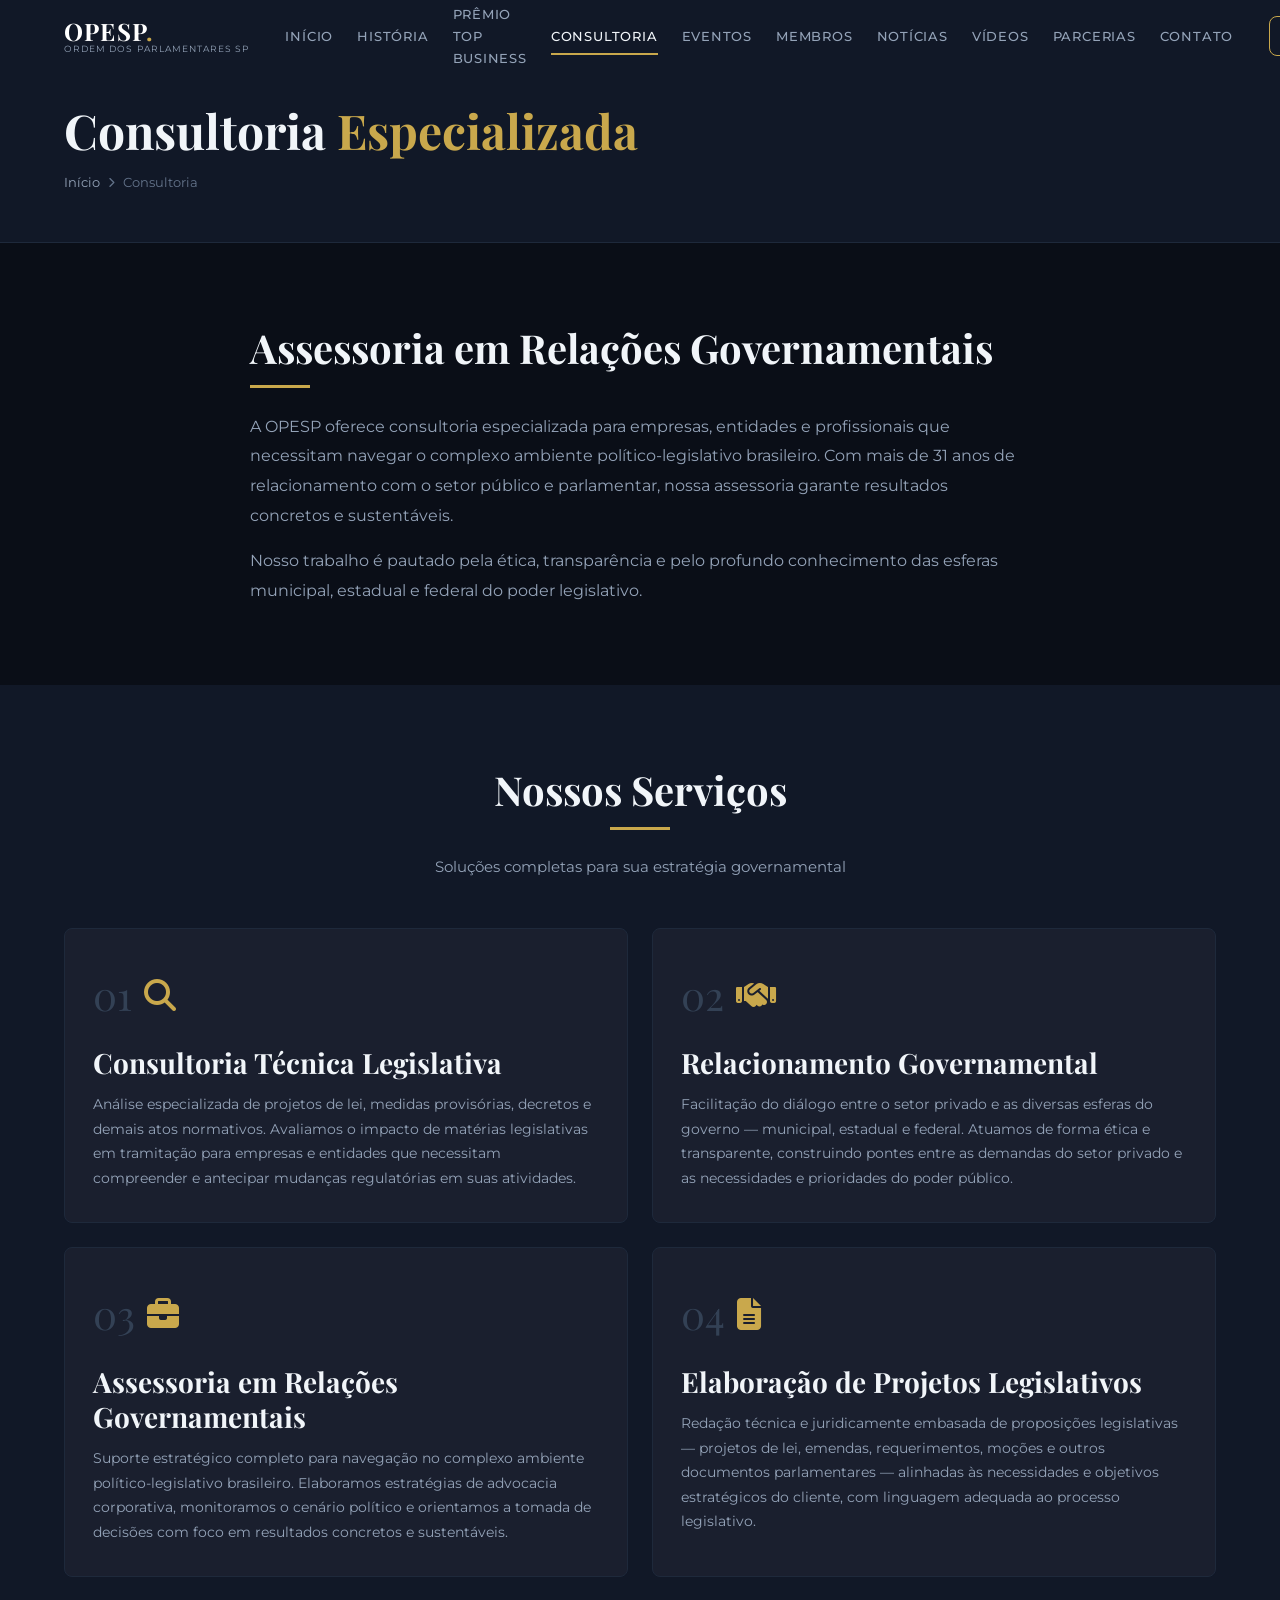
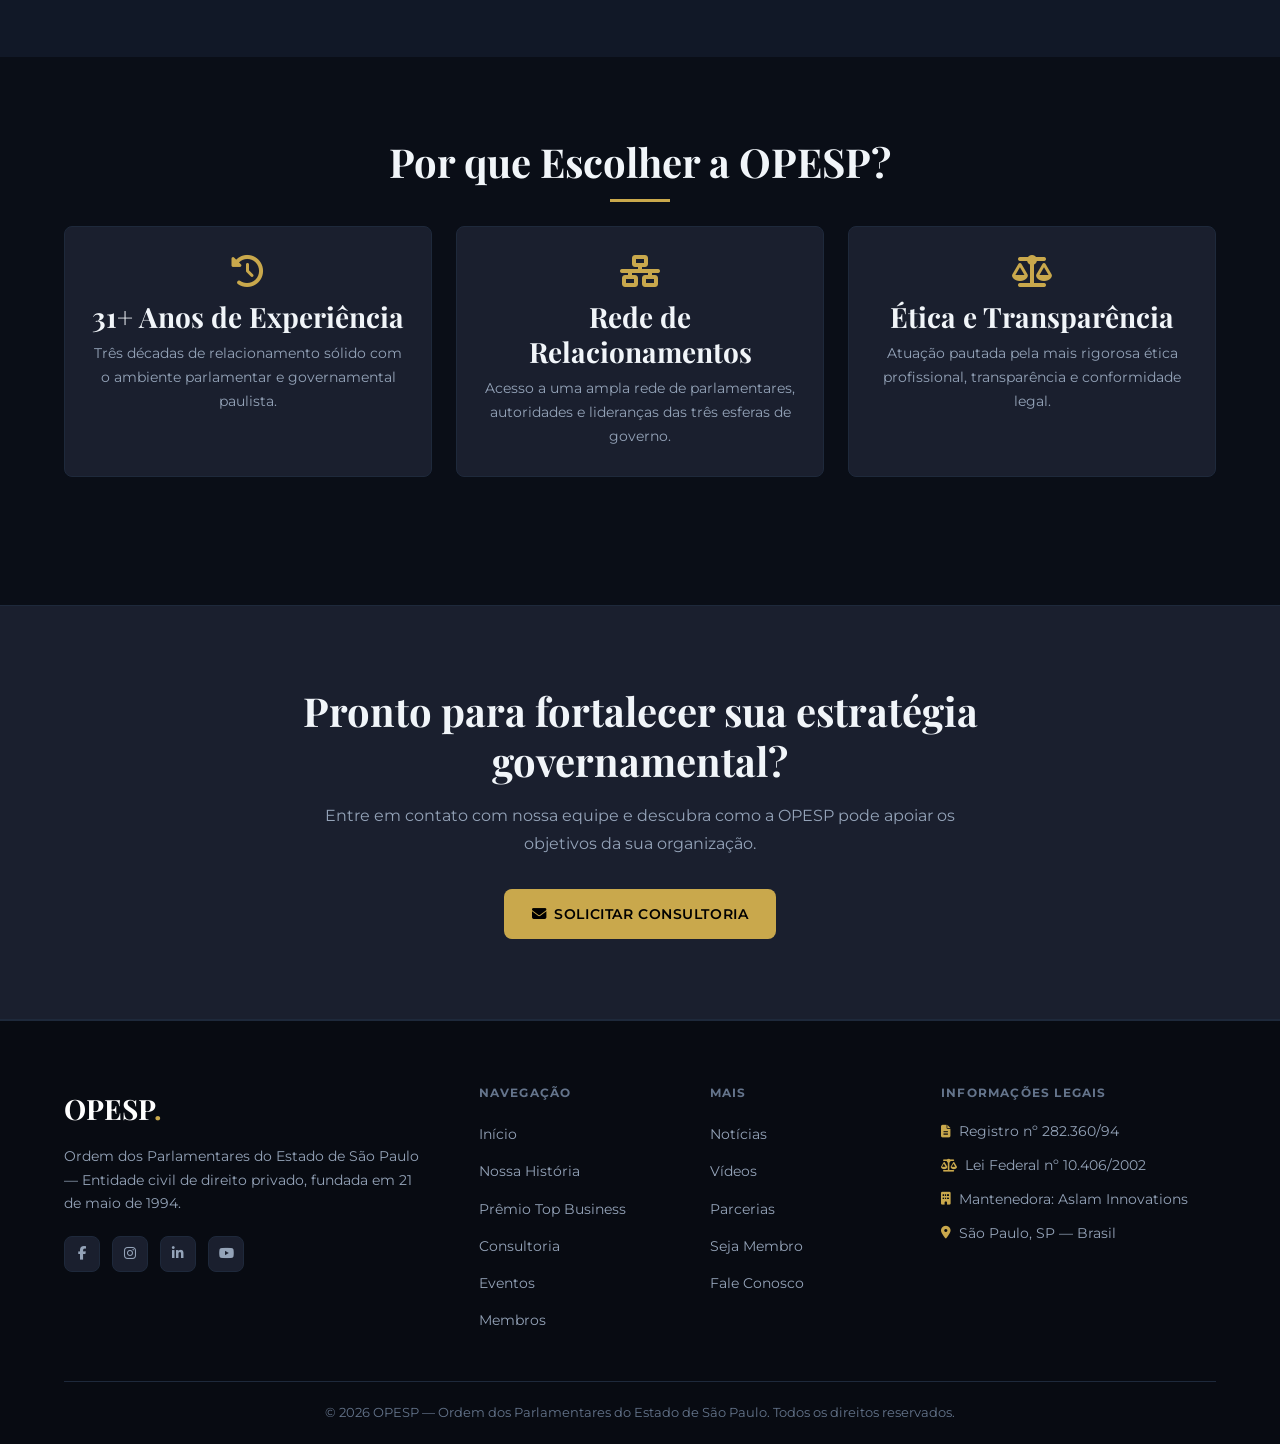
==== commit bae290a6: "Complete dark tech corporate redesign of OPESP website - New CSS with dark color palette (#0A0E17 to" ====
--- a/consultoria.html
+++ b/consultoria.html
@@ -3,15 +3,15 @@
 <head>
   <meta charset="UTF-8">
   <meta name="viewport" content="width=device-width, initial-scale=1.0">
-  <meta name="description" content="Consultoria e Assessoria — OPESP. Serviços especializados em consultoria técnica legislativa, relacionamento governamental e elaboração de projetos legislativos.">
-  <title>Consultoria e Assessoria — OPESP</title>
+  <meta name="description" content="OPESP — Consultoria. Assessoria especializada em relações governamentais e legislativas.">
+  <title>Consultoria — OPESP</title>
   <link rel="preconnect" href="https://fonts.googleapis.com">
   <link rel="preconnect" href="https://fonts.gstatic.com" crossorigin>
   <link href="https://fonts.googleapis.com/css2?family=Playfair+Display:wght@400;600;700;800&family=Montserrat:wght@300;400;500;600;700&display=swap" rel="stylesheet">
   <link rel="stylesheet" href="https://cdnjs.cloudflare.com/ajax/libs/font-awesome/6.5.0/css/all.min.css">
   <link rel="stylesheet" href="css/styles.css">
 </head>
-<body>
+<body data-page="consultoria">
 
 <div class="preloader" id="preloader"><div class="preloader__spinner"></div></div>
 
@@ -60,7 +60,7 @@
   <div class="page-hero">
     <div class="container">
       <div class="page-hero__content">
-        <h1 class="page-hero__title">Consultoria e <span>Assessoria</span></h1>
+        <h1 class="page-hero__title">Consultoria <span>Especializada</span></h1>
         <nav class="breadcrumb" aria-label="Breadcrumb">
           <a href="index.html">Início</a>
           <i class="fas fa-chevron-right"></i>
@@ -71,62 +71,68 @@
   </div>
 
   <!-- Intro -->
-  <section style="background:var(--off-white);padding:64px 0;" class="fade-in">
-    <div class="container">
-      <div style="max-width:780px;margin:0 auto;text-align:center;">
-        <h2 class="section-title">Expertise a Serviço do Seu Negócio</h2>
-        <div class="gold-line gold-line--center"></div>
-        <p style="color:var(--gray-600);font-size:1.05rem;line-height:1.85;">A OPESP oferece serviços de consultoria e assessoria especializados, colocando à disposição de empresas, entidades e profissionais sua extensa rede de relacionamentos parlamentares e seu conhecimento profundo do ambiente político-legislativo brasileiro. Nossa atuação é pautada pela ética, transparência e comprometimento com resultados.</p>
-      </div>
-    </div>
-  </section>
-
-  <!-- Serviços Detalhados -->
-  <section class="service-detail-section fade-in">
-    <div class="container">
-      <h2 class="section-title">Nossos Serviços</h2>
-      <div class="gold-line"></div>
-      <p class="section-subtitle">Soluções completas para o relacionamento com o poder público</p>
-      <div class="service-detail-grid">
-        <div class="service-detail-card">
-          <div>
-            <div class="service-detail-num">01</div>
-            <div class="service-detail-icon"><i class="fas fa-search"></i></div>
-          </div>
-          <div>
-            <h3>Consultoria Técnica Legislativa</h3>
-            <p>Oferecemos análise especializada de projetos de lei, medidas provisórias, decretos e demais atos normativos que possam impactar as atividades da sua empresa ou entidade. Nossa equipe de especialistas avalia o conteúdo técnico e jurídico das proposições, identifica riscos e oportunidades regulatórias, e elabora pareceres detalhados para subsidiar a tomada de decisão estratégica dos nossos clientes.</p>
-          </div>
-        </div>
-        <div class="service-detail-card">
-          <div>
-            <div class="service-detail-num">02</div>
-            <div class="service-detail-icon"><i class="fas fa-handshake"></i></div>
-          </div>
-          <div>
-            <h3>Relacionamento Governamental</h3>
-            <p>Facilitamos o diálogo entre o setor privado e as diferentes esferas do governo — municipal, estadual e federal — de forma ética, transparente e alinhada com as melhores práticas de governança corporativa. A OPESP, com sua vasta rede de relacionamentos parlamentares construída ao longo de mais de três décadas, abre portas e cria pontes que potencializam os resultados dos nossos clientes junto ao poder público.</p>
-          </div>
-        </div>
-        <div class="service-detail-card">
-          <div>
-            <div class="service-detail-num">03</div>
-            <div class="service-detail-icon"><i class="fas fa-briefcase"></i></div>
-          </div>
-          <div>
-            <h3>Assessoria em Relações Governamentais</h3>
-            <p>Prestamos suporte estratégico contínuo para que empresas e organizações possam navegar com segurança e eficiência no complexo ambiente político-legislativo brasileiro. Nossa assessoria envolve o monitoramento da agenda legislativa, identificação de oportunidades de advocacy, análise de conjuntura política e suporte na construção de posicionamentos institucionais sólidos e coerentes.</p>
-          </div>
-        </div>
-        <div class="service-detail-card">
-          <div>
-            <div class="service-detail-num">04</div>
-            <div class="service-detail-icon"><i class="fas fa-file-alt"></i></div>
-          </div>
-          <div>
-            <h3>Elaboração de Projetos Legislativos</h3>
-            <p>Realizamos a redação técnica e juridicamente embasada de proposições legislativas — projetos de lei, emendas, substitutivos e outros instrumentos normativos — sempre alinhados às necessidades e objetivos estratégicos do cliente. Nosso trabalho contempla a fundamentação legal adequada, a análise de compatibilidade com o ordenamento jurídico vigente e a estratégia de tramitação parlamentar.</p>
-          </div>
+  <section style="background:var(--bg-primary);padding:80px 0;" class="fade-in">
+    <div class="container">
+      <div style="max-width:780px;margin:0 auto;">
+        <h2 class="section-title">Assessoria em Relações Governamentais</h2>
+        <div class="gold-line"></div>
+        <p style="color:var(--text-secondary);line-height:1.85;margin-bottom:1rem;">A OPESP oferece consultoria especializada para empresas, entidades e profissionais que necessitam navegar o complexo ambiente político-legislativo brasileiro. Com mais de 31 anos de relacionamento com o setor público e parlamentar, nossa assessoria garante resultados concretos e sustentáveis.</p>
+        <p style="color:var(--text-secondary);line-height:1.85;">Nosso trabalho é pautado pela ética, transparência e pelo profundo conhecimento das esferas municipal, estadual e federal do poder legislativo.</p>
+      </div>
+    </div>
+  </section>
+
+  <!-- 4 Serviços -->
+  <section style="background:var(--bg-secondary);padding:80px 0;" class="fade-in">
+    <div class="container">
+      <h2 class="section-title" style="text-align:center;">Nossos Serviços</h2>
+      <div class="gold-line gold-line--center"></div>
+      <p class="section-subtitle" style="text-align:center;">Soluções completas para sua estratégia governamental</p>
+      <div class="services-full-grid">
+        <div class="service-full-card">
+          <div class="service-full-card__icon"><span>01</span><i class="fas fa-search"></i></div>
+          <h3>Consultoria Técnica Legislativa</h3>
+          <p>Análise especializada de projetos de lei, medidas provisórias, decretos e demais atos normativos. Avaliamos o impacto de matérias legislativas em tramitação para empresas e entidades que necessitam compreender e antecipar mudanças regulatórias em suas atividades.</p>
+        </div>
+        <div class="service-full-card">
+          <div class="service-full-card__icon"><span>02</span><i class="fas fa-handshake"></i></div>
+          <h3>Relacionamento Governamental</h3>
+          <p>Facilitação do diálogo entre o setor privado e as diversas esferas do governo — municipal, estadual e federal. Atuamos de forma ética e transparente, construindo pontes entre as demandas do setor privado e as necessidades e prioridades do poder público.</p>
+        </div>
+        <div class="service-full-card">
+          <div class="service-full-card__icon"><span>03</span><i class="fas fa-briefcase"></i></div>
+          <h3>Assessoria em Relações Governamentais</h3>
+          <p>Suporte estratégico completo para navegação no complexo ambiente político-legislativo brasileiro. Elaboramos estratégias de advocacia corporativa, monitoramos o cenário político e orientamos a tomada de decisões com foco em resultados concretos e sustentáveis.</p>
+        </div>
+        <div class="service-full-card">
+          <div class="service-full-card__icon"><span>04</span><i class="fas fa-file-alt"></i></div>
+          <h3>Elaboração de Projetos Legislativos</h3>
+          <p>Redação técnica e juridicamente embasada de proposições legislativas — projetos de lei, emendas, requerimentos, moções e outros documentos parlamentares — alinhadas às necessidades e objetivos estratégicos do cliente, com linguagem adequada ao processo legislativo.</p>
+        </div>
+      </div>
+    </div>
+  </section>
+
+  <!-- Por que OPESP -->
+  <section style="background:var(--bg-primary);padding:80px 0;" class="fade-in">
+    <div class="container">
+      <h2 class="section-title" style="text-align:center;">Por que Escolher a OPESP?</h2>
+      <div class="gold-line gold-line--center"></div>
+      <div class="premio-features-grid">
+        <div class="feature-card">
+          <i class="fas fa-history"></i>
+          <h3>31+ Anos de Experiência</h3>
+          <p>Três décadas de relacionamento sólido com o ambiente parlamentar e governamental paulista.</p>
+        </div>
+        <div class="feature-card">
+          <i class="fas fa-network-wired"></i>
+          <h3>Rede de Relacionamentos</h3>
+          <p>Acesso a uma ampla rede de parlamentares, autoridades e lideranças das três esferas de governo.</p>
+        </div>
+        <div class="feature-card">
+          <i class="fas fa-balance-scale"></i>
+          <h3>Ética e Transparência</h3>
+          <p>Atuação pautada pela mais rigorosa ética profissional, transparência e conformidade legal.</p>
         </div>
       </div>
     </div>
@@ -136,11 +142,10 @@
   <section class="cta-banner fade-in">
     <div class="container">
       <div class="cta-banner__inner">
-        <h2>Precisa de Orientação Especializada?</h2>
-        <p>Entre em contato com a OPESP e descubra como nossos serviços de consultoria e assessoria podem impulsionar seus resultados no ambiente político-legislativo.</p>
+        <h2>Pronto para fortalecer sua estratégia governamental?</h2>
+        <p>Entre em contato com nossa equipe e descubra como a OPESP pode apoiar os objetivos da sua organização.</p>
         <div class="cta-banner__actions">
-          <a href="contato.html" class="btn btn--gold"><i class="fas fa-envelope"></i> Fale Conosco</a>
-          <a href="seja-membro.html" class="btn btn--outline"><i class="fas fa-user-plus"></i> Seja Membro</a>
+          <a href="contato.html" class="btn btn--gold"><i class="fas fa-envelope"></i> Solicitar Consultoria</a>
         </div>
       </div>
     </div>
@@ -153,7 +158,7 @@
     <div class="footer__grid">
       <div class="footer__brand">
         <div class="footer__logo">OPESP<span>.</span></div>
-        <p class="footer__desc">Ordem dos Parlamentares do Estado de São Paulo — Entidade civil de direito privado, fundada em 21 de maio de 1994, que congrega parlamentares de todas as tendências partidárias.</p>
+        <p class="footer__desc">Ordem dos Parlamentares do Estado de São Paulo — Entidade civil de direito privado, fundada em 21 de maio de 1994.</p>
         <div class="footer__social">
           <a href="#" aria-label="Facebook"><i class="fab fa-facebook-f"></i></a>
           <a href="#" aria-label="Instagram"><i class="fab fa-instagram"></i></a>
@@ -193,7 +198,7 @@
       </div>
     </div>
     <div class="footer__bottom">
-      <p>© 2026 OPESP — Ordem dos Parlamentares do Estado de São Paulo. Todos os direitos reservados.</p>
+      <p>&copy; 2026 OPESP — Ordem dos Parlamentares do Estado de São Paulo. Todos os direitos reservados.</p>
     </div>
   </div>
   <button class="back-to-top" aria-label="Voltar ao topo" id="backToTop"><i class="fas fa-chevron-up"></i></button>
--- a/css/styles.css
+++ b/css/styles.css
@@ -1,41 +1,49 @@
 /* ============================================================
    OPESP — Ordem dos Parlamentares do Estado de São Paulo
-   Complete Stylesheet
+   Dark Tech Corporate Stylesheet
    ============================================================ */
 
 /* 1. CSS Reset + Custom Properties */
 *, *::before, *::after { box-sizing: border-box; margin: 0; padding: 0; }
 
 :root {
-  --gold:        #C9A84C;
-  --gold-light:  #E2C26E;
-  --gold-dark:   #A07C30;
-  --navy:        #0D1B35;
-  --navy-mid:    #1A2E55;
-  --navy-light:  #243A6A;
-  --white:       #FFFFFF;
-  --off-white:   #F8F6F0;
-  --gray-100:    #F2F0EA;
-  --gray-200:    #E0DBCE;
-  --gray-400:    #9A9287;
-  --gray-600:    #5C5550;
-  --gray-800:    #2E2A26;
-  --font-heading:'Playfair Display', serif;
-  --font-body:   'Montserrat', sans-serif;
-  --container:   1200px;
-  --radius:      8px;
-  --radius-lg:   16px;
-  --shadow:      0 4px 20px rgba(0,0,0,.12);
-  --shadow-lg:   0 8px 40px rgba(0,0,0,.18);
-  --transition:  .3s ease;
+  /* PRIMÁRIAS — Dark corporate */
+  --bg-primary:    #0A0E17;
+  --bg-secondary:  #111827;
+  --bg-card:       #1A1F2E;
+  --bg-card-hover: #232838;
+
+  /* ACENTOS */
+  --gold:       #C9A84C;
+  --gold-light: #E2C26E;
+  --gold-dark:  #A07C30;
+
+  /* TEXTO */
+  --text-primary:   #F1F5F9;
+  --text-secondary: #94A3B8;
+  --text-muted:     #64748B;
+
+  /* BORDERS */
+  --border:       #1E293B;
+  --border-light: #334155;
+
+  /* TIPOGRAFIA */
+  --font-heading: 'Playfair Display', serif;
+  --font-body:    'Montserrat', sans-serif;
+
+  /* MISC */
+  --container:  1200px;
+  --radius:     8px;
+  --radius-lg:  16px;
+  --transition: .3s ease;
 }
 
 html { scroll-behavior: smooth; font-size: 16px; }
 
 body {
   font-family: var(--font-body);
-  color: var(--gray-800);
-  background: var(--white);
+  color: var(--text-primary);
+  background: var(--bg-primary);
   line-height: 1.7;
   overflow-x: hidden;
 }
@@ -47,11 +55,11 @@
 ul { list-style: none; }
 button { cursor: pointer; border: none; background: none; font-family: var(--font-body); }
 
-/* 2. Global Typography */
+/* 2. Typography */
 h1,h2,h3,h4,h5,h6 {
   font-family: var(--font-heading);
   line-height: 1.25;
-  color: var(--navy);
+  color: var(--text-primary);
 }
 h1 { font-size: clamp(2rem, 5vw, 3.5rem); }
 h2 { font-size: clamp(1.6rem, 3.5vw, 2.5rem); }
@@ -74,11 +82,11 @@
 
 .section-title {
   font-family: var(--font-heading);
-  color: var(--navy);
+  color: var(--text-primary);
   margin-bottom: .5rem;
 }
 .section-subtitle {
-  color: var(--gray-400);
+  color: var(--text-secondary);
   margin-bottom: 3rem;
   font-size: .95rem;
 }
@@ -94,17 +102,18 @@
 .preloader {
   position: fixed;
   inset: 0;
-  background: var(--navy);
+  background: var(--bg-primary);
   display: flex;
   align-items: center;
   justify-content: center;
   z-index: 9999;
-  transition: opacity .5s ease;
-}
+  transition: opacity .5s ease, visibility .5s ease;
+}
+.preloader.hidden { opacity: 0; visibility: hidden; }
 .preloader__spinner {
-  width: 50px;
-  height: 50px;
-  border: 4px solid rgba(201,168,76,.3);
+  width: 44px;
+  height: 44px;
+  border: 3px solid var(--border-light);
   border-top-color: var(--gold);
   border-radius: 50%;
   animation: spin .8s linear infinite;
@@ -114,23 +123,27 @@
 /* 4. Navigation */
 .nav {
   position: fixed;
-  top: 0; left: 0; right: 0;
+  top: 0;
+  left: 0;
+  right: 0;
   z-index: 1000;
-  padding: 16px 0;
-  transition: background var(--transition), box-shadow var(--transition), padding var(--transition);
+  transition: background var(--transition), box-shadow var(--transition);
+  padding: 0;
 }
 .nav.scrolled {
-  background: rgba(13,27,53,.95);
+  background: rgba(10,14,23,0.95);
   backdrop-filter: blur(12px);
   -webkit-backdrop-filter: blur(12px);
-  box-shadow: 0 2px 20px rgba(0,0,0,.3);
-  padding: 10px 0;
-}
+  box-shadow: 0 1px 0 var(--border);
+}
+.nav .container { padding-top: 0; padding-bottom: 0; }
 .nav__inner {
   display: flex;
   align-items: center;
-  gap: 24px;
-}
+  gap: 1.5rem;
+  height: 72px;
+}
+
 .nav__logo {
   display: flex;
   flex-direction: column;
@@ -139,1499 +152,1243 @@
 }
 .nav__logo-main {
   font-family: var(--font-heading);
-  font-size: 1.6rem;
+  font-size: 1.5rem;
   font-weight: 700;
-  color: var(--white);
+  color: #fff;
   letter-spacing: .05em;
 }
 .nav__logo-dot { color: var(--gold); }
 .nav__logo-sub {
   font-size: .55rem;
-  color: var(--gold-light);
+  color: var(--text-secondary);
   letter-spacing: .12em;
   text-transform: uppercase;
   margin-top: 2px;
 }
+
 .nav__menu {
   display: flex;
   align-items: center;
+  gap: 0;
+  margin-left: auto;
+}
+.nav__link {
+  display: block;
+  padding: 8px 12px;
+  font-size: .82rem;
+  font-weight: 500;
+  color: var(--text-secondary);
+  text-transform: uppercase;
+  letter-spacing: .06em;
+  transition: color var(--transition);
+  position: relative;
+}
+.nav__link::after {
+  content: '';
+  position: absolute;
+  bottom: 0;
+  left: 12px;
+  right: 12px;
+  height: 2px;
+  background: var(--gold);
+  transform: scaleX(0);
+  transition: transform var(--transition);
+}
+.nav__link:hover,
+.nav__link.active { color: var(--text-primary); }
+.nav__link:hover::after,
+.nav__link.active::after { transform: scaleX(1); }
+
+.nav__cta {
+  flex-shrink: 0;
+  padding: 8px 18px;
+  border: 1px solid var(--gold);
+  color: var(--gold);
+  font-size: .82rem;
+  font-weight: 600;
+  letter-spacing: .06em;
+  text-transform: uppercase;
+  border-radius: var(--radius);
+  transition: background var(--transition), color var(--transition);
+}
+.nav__cta:hover { background: var(--gold); color: #000; }
+
+.nav__hamburger {
+  display: none;
+  flex-direction: column;
+  gap: 5px;
+  padding: 4px;
+  margin-left: auto;
+}
+.nav__hamburger span {
+  display: block;
+  width: 24px;
+  height: 2px;
+  background: var(--text-primary);
+  border-radius: 2px;
+  transition: var(--transition);
+}
+.nav__hamburger.open span:nth-child(1) { transform: rotate(45deg) translate(5px,5px); }
+.nav__hamburger.open span:nth-child(2) { opacity: 0; }
+.nav__hamburger.open span:nth-child(3) { transform: rotate(-45deg) translate(5px,-5px); }
+
+/* Mobile drawer */
+.nav__drawer {
+  position: fixed;
+  top: 0;
+  right: 0;
+  width: min(320px, 90vw);
+  height: 100vh;
+  background: var(--bg-secondary);
+  border-left: 1px solid var(--border);
+  z-index: 1100;
+  padding: 80px 24px 24px;
+  display: flex;
+  flex-direction: column;
   gap: 4px;
-  flex: 1;
-  justify-content: center;
-  flex-wrap: wrap;
-}
-.nav__link {
-  font-size: .78rem;
+  transform: translateX(100%);
+  transition: transform .35s ease;
+  overflow-y: auto;
+}
+.nav__drawer.open { transform: translateX(0); }
+.nav__drawer-close {
+  position: absolute;
+  top: 20px;
+  right: 20px;
+  color: var(--text-secondary);
+  font-size: 1.1rem;
+  padding: 8px;
+}
+.nav__drawer-close:hover { color: var(--text-primary); }
+.nav__drawer-link {
+  display: block;
+  padding: 12px 0;
+  color: var(--text-secondary);
+  font-size: .9rem;
+  font-weight: 500;
+  border-bottom: 1px solid var(--border);
+  transition: color var(--transition), padding-left var(--transition);
+}
+.nav__drawer-link:hover { color: var(--gold); padding-left: 8px; }
+
+.nav__overlay {
+  position: fixed;
+  inset: 0;
+  background: rgba(0,0,0,.6);
+  z-index: 1050;
+  opacity: 0;
+  visibility: hidden;
+  transition: var(--transition);
+}
+.nav__overlay.open { opacity: 1; visibility: visible; }
+
+/* 5. Buttons */
+.btn {
+  display: inline-flex;
+  align-items: center;
+  gap: 8px;
+  padding: 13px 28px;
+  border-radius: var(--radius);
+  font-size: .9rem;
   font-weight: 600;
   letter-spacing: .04em;
   text-transform: uppercase;
-  color: rgba(255,255,255,.85);
-  padding: 6px 8px;
-  border-radius: 4px;
-  transition: color var(--transition), background var(--transition);
-  white-space: nowrap;
-}
-.nav__link:hover, .nav__link.active {
-  color: var(--gold-light);
-  background: rgba(201,168,76,.12);
-}
-.nav__cta {
-  flex-shrink: 0;
-  font-size: .8rem;
-  font-weight: 700;
-  letter-spacing: .06em;
-  text-transform: uppercase;
-  color: var(--navy);
+  transition: var(--transition);
+  cursor: pointer;
+  border: none;
+}
+.btn--gold {
   background: var(--gold);
-  padding: 9px 18px;
-  border-radius: var(--radius);
-  transition: background var(--transition), transform var(--transition);
-  white-space: nowrap;
-}
-.nav__cta:hover { background: var(--gold-light); transform: translateY(-1px); }
-.nav__hamburger {
-  display: none;
-  flex-direction: column;
-  justify-content: center;
-  align-items: center;
-  gap: 5px;
-  width: 38px;
-  height: 38px;
-  flex-shrink: 0;
-  margin-left: auto;
-}
-.nav__hamburger span {
-  display: block;
-  width: 22px;
-  height: 2px;
-  background: var(--white);
-  transition: transform var(--transition), opacity var(--transition);
-  border-radius: 2px;
-}
-
-/* Drawer */
-.nav__drawer {
-  position: fixed;
-  top: 0; right: -300px;
-  width: 280px;
-  height: 100vh;
-  background: var(--navy);
-  z-index: 1100;
-  padding: 70px 32px 32px;
-  display: flex;
-  flex-direction: column;
-  gap: 4px;
-  transition: right .35s cubic-bezier(.4,0,.2,1);
-  overflow-y: auto;
-}
-.nav__drawer.open { right: 0; }
-.nav__drawer-close {
-  position: absolute;
-  top: 16px; right: 16px;
-  color: var(--white);
-  font-size: 1.2rem;
-  padding: 8px;
-  opacity: .7;
-}
-.nav__drawer-close:hover { opacity: 1; }
-.nav__drawer-link {
-  color: rgba(255,255,255,.85);
-  font-size: .9rem;
-  font-weight: 600;
-  padding: 11px 0;
-  border-bottom: 1px solid rgba(255,255,255,.08);
-  transition: color var(--transition), padding-left var(--transition);
-}
-.nav__drawer-link:hover { color: var(--gold-light); padding-left: 8px; }
-.nav__overlay {
+  color: #000;
+}
+.btn--gold:hover { background: var(--gold-light); }
+.btn--outline {
+  border: 1px solid rgba(255,255,255,.3);
+  color: #fff;
+  background: transparent;
+}
+.btn--outline:hover {
+  border-color: #fff;
+  background: rgba(255,255,255,.08);
+}
+.btn--gold-outline {
+  border: 1px solid var(--gold);
+  color: var(--gold);
+  background: transparent;
+}
+.btn--gold-outline:hover { background: var(--gold); color: #000; }
+
+/* 6. Fade-in animation */
+.fade-in { opacity: 0; transform: translateY(24px); transition: opacity .6s ease, transform .6s ease; }
+.fade-in.visible { opacity: 1; transform: none; }
+.page-enter { animation: fadeInPage .4s ease; }
+@keyframes fadeInPage { from { opacity: 0; } to { opacity: 1; } }
+
+/* 7. Grid background pattern */
+body::before {
+  content: '';
   position: fixed;
   inset: 0;
-  background: rgba(0,0,0,.55);
-  z-index: 1050;
-  display: none;
-  opacity: 0;
-  transition: opacity .35s ease;
-}
-.nav__overlay.visible { display: block; opacity: 1; }
-
-/* 5. Footer */
-.footer {
-  background: var(--navy);
-  color: rgba(255,255,255,.75);
-  padding-top: 64px;
+  background-image:
+    linear-gradient(rgba(255,255,255,.025) 1px, transparent 1px),
+    linear-gradient(90deg, rgba(255,255,255,.025) 1px, transparent 1px);
+  background-size: 60px 60px;
+  pointer-events: none;
+  z-index: 0;
+}
+main, nav, footer { position: relative; z-index: 1; }
+
+/* ============================================================
+   HOME — Hero (Ponte Estaiada)
+   ============================================================ */
+.hero--home {
   position: relative;
-}
-.footer__grid {
-  display: grid;
-  grid-template-columns: 2fr 1fr 1fr 1.5fr;
-  gap: 40px;
-  padding-bottom: 48px;
-  border-bottom: 1px solid rgba(255,255,255,.1);
-}
-.footer__logo {
-  font-family: var(--font-heading);
-  font-size: 2rem;
-  font-weight: 700;
-  color: var(--white);
-  margin-bottom: 16px;
-}
-.footer__logo span { color: var(--gold); }
-.footer__desc { font-size: .85rem; line-height: 1.7; margin-bottom: 24px; }
-.footer__social {
-  display: flex;
-  gap: 12px;
-}
-.footer__social a {
-  width: 36px; height: 36px;
-  border-radius: 50%;
-  background: rgba(255,255,255,.1);
-  display: flex;
-  align-items: center;
-  justify-content: center;
-  color: var(--white);
-  font-size: .85rem;
-  transition: background var(--transition), transform var(--transition);
-}
-.footer__social a:hover { background: var(--gold); transform: translateY(-2px); }
-.footer__col-title {
-  font-family: var(--font-heading);
-  font-size: 1rem;
-  color: var(--white);
-  margin-bottom: 20px;
-  font-weight: 600;
-}
-.footer__col ul { display: flex; flex-direction: column; gap: 10px; }
-.footer__col ul a {
-  font-size: .85rem;
-  color: rgba(255,255,255,.65);
-  transition: color var(--transition), padding-left var(--transition);
-}
-.footer__col ul a:hover { color: var(--gold-light); padding-left: 4px; }
-.footer__legal { display: flex; flex-direction: column; gap: 10px; }
-.footer__legal li {
-  font-size: .82rem;
-  color: rgba(255,255,255,.65);
-  display: flex;
-  align-items: center;
-  gap: 8px;
-}
-.footer__legal i { color: var(--gold); font-size: .8rem; }
-.footer__bottom {
-  padding: 20px 0;
-  text-align: center;
-  font-size: .8rem;
-  color: rgba(255,255,255,.45);
-}
-
-/* 6. Back-to-top */
-.back-to-top {
-  position: fixed;
-  bottom: 32px; right: 32px;
-  width: 44px; height: 44px;
-  border-radius: 50%;
-  background: var(--gold);
-  color: var(--navy);
-  font-size: .9rem;
-  display: flex;
-  align-items: center;
-  justify-content: center;
-  box-shadow: var(--shadow);
-  opacity: 0;
-  pointer-events: none;
-  transition: opacity var(--transition), transform var(--transition);
-  z-index: 900;
-}
-.back-to-top.visible { opacity: 1; pointer-events: auto; }
-.back-to-top:hover { transform: translateY(-3px); background: var(--gold-light); }
-
-/* 8. Scroll animations */
-.fade-in {
-  opacity: 0;
-  transform: translateY(30px);
-  transition: opacity .7s ease, transform .7s ease;
-}
-.fade-in.visible {
-  opacity: 1;
-  transform: translateY(0);
-}
-
-/* 9. Buttons */
-.btn {
-  display: inline-flex;
-  align-items: center;
-  gap: 8px;
-  padding: 14px 28px;
-  border-radius: var(--radius);
-  font-family: var(--font-body);
-  font-size: .88rem;
-  font-weight: 700;
-  letter-spacing: .05em;
-  text-transform: uppercase;
-  cursor: pointer;
-  transition: all var(--transition);
-  border: 2px solid transparent;
-}
-.btn--gold {
-  background: var(--gold);
-  color: var(--navy);
-  border-color: var(--gold);
-}
-.btn--gold:hover { background: var(--gold-light); border-color: var(--gold-light); transform: translateY(-2px); box-shadow: 0 6px 20px rgba(201,168,76,.35); }
-.btn--outline {
-  background: transparent;
-  color: var(--white);
-  border-color: rgba(255,255,255,.6);
-}
-.btn--outline:hover { border-color: var(--gold-light); color: var(--gold-light); transform: translateY(-2px); }
-.btn--white {
-  background: var(--white);
-  color: var(--navy);
-  border-color: var(--white);
-}
-.btn--white:hover { background: var(--off-white); transform: translateY(-2px); }
-.btn--navy {
-  background: var(--navy);
-  color: var(--white);
-  border-color: var(--navy);
-}
-.btn--navy:hover { background: var(--navy-mid); transform: translateY(-2px); }
-
-/* 10. Page Hero Banner */
-.page-hero {
-  height: 320px;
-  background: linear-gradient(135deg, var(--navy) 0%, var(--navy-mid) 60%, var(--navy-light) 100%);
-  display: flex;
-  align-items: center;
-  position: relative;
+  min-height: 100vh;
+  display: flex;
+  align-items: center;
   overflow: hidden;
-  border-bottom: 4px solid var(--gold);
-  margin-top: 0;
-}
-.page-hero::before {
+}
+.hero--home::before {
   content: '';
   position: absolute;
   inset: 0;
-  background: url("data:image/svg+xml,%3Csvg width='60' height='60' viewBox='0 0 60 60' xmlns='http://www.w3.org/2000/svg'%3E%3Cg fill='none' fill-rule='evenodd'%3E%3Cg fill='%23C9A84C' fill-opacity='0.04'%3E%3Cpath d='M36 34v-4h-2v4h-4v2h4v4h2v-4h4v-2h-4zm0-30V0h-2v4h-4v2h4v4h2V6h4V4h-4zM6 34v-4H4v4H0v2h4v4h2v-4h4v-2H6zM6 4V0H4v4H0v2h4v4h2V6h4V4H6z'/%3E%3C/g%3E%3C/g%3E%3C/svg%3E");
-}
-.page-hero__content {
-  position: relative;
-  z-index: 1;
-  padding-top: 70px;
-}
-.page-hero__title {
-  font-family: var(--font-heading);
-  color: var(--white);
-  font-size: clamp(1.8rem, 4vw, 2.8rem);
-  margin-bottom: 12px;
-}
-.page-hero__title span { color: var(--gold); }
-.breadcrumb {
-  display: flex;
-  align-items: center;
-  gap: 8px;
-  font-size: .82rem;
-  color: rgba(255,255,255,.55);
-}
-.breadcrumb a { color: rgba(255,255,255,.7); transition: color var(--transition); }
-.breadcrumb a:hover { color: var(--gold-light); }
-.breadcrumb i { font-size: .6rem; }
-
-/* ============================================================
-   HOME PAGE STYLES
-   ============================================================ */
-
-/* Hero Home */
-.hero--home {
-  position: relative;
-  min-height: 100vh;
-  display: flex;
-  flex-direction: column;
-  justify-content: center;
-  overflow: hidden;
-  background: linear-gradient(160deg, var(--navy) 0%, var(--navy-mid) 50%, #0a1628 100%);
-}
-.hero__particles {
+  background-image: url('https://images.unsplash.com/photo-1543059080-f9b1272213d1?w=1920&q=80');
+  background-size: cover;
+  background-position: center;
+  background-attachment: fixed;
+  z-index: 0;
+}
+.hero--home::after {
+  content: '';
   position: absolute;
   inset: 0;
-  pointer-events: none;
-  overflow: hidden;
-}
-.particle {
-  position: absolute;
-  border-radius: 50%;
-  background: var(--gold);
-  opacity: .25;
-  animation: float linear infinite;
-}
-@keyframes float {
-  0%   { transform: translateY(0) scale(1); opacity: .25; }
-  50%  { opacity: .5; }
-  100% { transform: translateY(-100px) scale(.8); opacity: 0; }
-}
-
-/* Skyline */
-.skyline {
-  position: absolute;
-  bottom: 0; left: 0; right: 0;
-  display: flex;
-  align-items: flex-end;
-  justify-content: center;
-  pointer-events: none;
-  height: 200px;
-  gap: 3px;
-  padding: 0 0;
-  overflow: hidden;
-}
-.building {
-  display: inline-block;
-  background: rgba(10,22,50,.85);
-  flex-shrink: 0;
-}
-.building:nth-child(1)  { width: 28px; height: 80px; }
-.building:nth-child(2)  { width: 20px; height: 110px; }
-.building:nth-child(3)  { width: 35px; height: 140px; }
-.building:nth-child(4)  { width: 22px; height: 95px; }
-.building:nth-child(5)  { width: 40px; height: 170px; }
-.building:nth-child(6)  { width: 25px; height: 120px; }
-.building:nth-child(7)  { width: 18px; height: 90px; }
-.building:nth-child(8)  { width: 50px; height: 190px; }
-.building:nth-child(9)  { width: 22px; height: 130px; }
-.building:nth-child(10) { width: 30px; height: 155px; }
-.building:nth-child(11) { width: 20px; height: 100px; }
-.building:nth-child(12) { width: 45px; height: 175px; }
-.building:nth-child(13) { width: 28px; height: 115px; }
-.building:nth-child(14) { width: 15px; height: 80px; }
-.building:nth-child(15) { width: 55px; height: 185px; }
-.building:nth-child(16) { width: 20px; height: 105px; }
-.building:nth-child(17) { width: 32px; height: 145px; }
-.building:nth-child(18) { width: 25px; height: 90px; }
-.building:nth-child(19) { width: 42px; height: 165px; }
-.building:nth-child(20) { width: 18px; height: 110px; }
-.building:nth-child(21) { width: 30px; height: 135px; }
-.building:nth-child(22) { width: 22px; height: 88px; }
-.building:nth-child(23) { width: 48px; height: 180px; }
-.building:nth-child(24) { width: 20px; height: 95px; }
-.building:nth-child(25) { width: 35px; height: 150px; }
-.building:nth-child(26) { width: 25px; height: 120px; }
-.building:nth-child(27) { width: 16px; height: 85px; }
-.building:nth-child(28) { width: 38px; height: 160px; }
-.building:nth-child(29) { width: 22px; height: 100px; }
-.building:nth-child(30) { width: 28px; height: 130px; }
-
+  background: linear-gradient(180deg, rgba(10,14,23,.75) 0%, rgba(10,14,23,.85) 50%, rgba(10,14,23,.97) 100%);
+  z-index: 1;
+}
 .hero__content {
   position: relative;
   z-index: 2;
-  padding: 120px 0 220px;
-  max-width: 800px;
+  max-width: 820px;
 }
 .hero__badge {
   display: inline-flex;
   align-items: center;
   gap: 8px;
-  border: 1px solid rgba(201,168,76,.5);
+  padding: 6px 16px;
+  background: rgba(201,168,76,.12);
+  border: 1px solid rgba(201,168,76,.3);
+  border-radius: 40px;
   color: var(--gold-light);
-  font-size: .75rem;
+  font-size: .78rem;
   font-weight: 600;
-  letter-spacing: .12em;
+  letter-spacing: .1em;
   text-transform: uppercase;
-  padding: 6px 16px;
-  border-radius: 20px;
-  margin-bottom: 24px;
-}
-.hero__badge i { font-size: .65rem; }
-.hero h1 {
-  color: var(--white);
-  margin-bottom: 24px;
-  line-height: 1.15;
-}
-.hero h1 strong { color: var(--gold-light); font-style: normal; }
-.hero__subtitle {
+  margin-bottom: 1.5rem;
+}
+.hero__title {
+  font-size: clamp(3rem, 7vw, 6rem);
+  font-weight: 700;
+  color: #ffffff;
+  letter-spacing: .05em;
+  margin-bottom: .5rem;
+  font-family: var(--font-heading);
+  line-height: 1.05;
+}
+.hero__subtitle-text {
+  display: block;
+  font-size: clamp(1rem, 2.5vw, 1.4rem);
+  font-family: var(--font-body);
+  font-weight: 400;
+  color: var(--gold-light);
+  letter-spacing: .04em;
+  margin-bottom: 1.25rem;
+}
+.hero__desc {
   font-size: 1.05rem;
-  color: rgba(255,255,255,.75);
-  margin-bottom: 40px;
-  max-width: 600px;
-  line-height: 1.75;
-}
-.hero__actions { display: flex; gap: 16px; flex-wrap: wrap; }
+  color: var(--text-secondary);
+  max-width: 580px;
+  margin-bottom: 2rem;
+}
+.hero__actions {
+  display: flex;
+  flex-wrap: wrap;
+  gap: 1rem;
+}
 .hero__scroll-indicator {
   position: absolute;
-  bottom: 200px;
+  bottom: 32px;
   left: 50%;
   transform: translateX(-50%);
+  z-index: 2;
   display: flex;
   flex-direction: column;
   align-items: center;
-  gap: 8px;
-  color: rgba(255,255,255,.5);
-  font-size: .7rem;
-  letter-spacing: .12em;
+  gap: 6px;
+  color: var(--text-muted);
+  font-size: .75rem;
+  letter-spacing: .1em;
   text-transform: uppercase;
-  z-index: 2;
-}
-.hero__scroll-indicator i {
-  animation: bounce .8s ease-in-out infinite alternate;
-  font-size: 1rem;
+  animation: bounce 2s ease infinite;
 }
 @keyframes bounce {
-  from { transform: translateY(0); }
-  to   { transform: translateY(8px); }
-}
-
-/* Stats Bar */
+  0%,100% { transform: translateX(-50%) translateY(0); }
+  50%      { transform: translateX(-50%) translateY(6px); }
+}
+
+/* ============================================================
+   Stats Bar
+   ============================================================ */
 .stats-bar {
-  background: linear-gradient(90deg, rgba(201,168,76,.15) 0%, rgba(201,168,76,.08) 100%);
-  border-top: 2px solid rgba(201,168,76,.3);
-  border-bottom: 2px solid rgba(201,168,76,.3);
-  padding: 0;
+  background: var(--bg-card);
+  border-top: 2px solid var(--gold);
+  border-bottom: 1px solid var(--border);
 }
 .stats-bar .container {
   display: grid;
   grid-template-columns: repeat(4, 1fr);
+  gap: 0;
 }
 .stat-item {
-  display: flex;
-  flex-direction: column;
-  align-items: center;
-  justify-content: center;
-  padding: 28px 16px;
+  padding: 32px 20px;
   text-align: center;
-  border-right: 1px solid rgba(201,168,76,.2);
+  border-right: 1px solid var(--border);
 }
 .stat-item:last-child { border-right: none; }
 .stat-number {
   font-family: var(--font-heading);
-  font-size: 2.2rem;
+  font-size: clamp(2rem, 4vw, 3rem);
   font-weight: 700;
   color: var(--gold);
-  line-height: 1;
-  margin-bottom: 6px;
 }
 .stat-label {
-  font-size: .78rem;
-  font-weight: 600;
-  color: var(--gray-600);
-  letter-spacing: .06em;
+  font-size: .8rem;
+  color: var(--text-secondary);
   text-transform: uppercase;
-}
-
-/* About Section */
-.about-section {
-  background: var(--off-white);
-}
+  letter-spacing: .08em;
+  margin-top: 4px;
+}
+
+/* ============================================================
+   About Section
+   ============================================================ */
+.about-section { background: var(--bg-primary); }
 .about-grid {
   display: grid;
   grid-template-columns: 1fr 1fr;
-  gap: 60px;
+  gap: 4rem;
   align-items: start;
 }
-.about-text p {
-  color: var(--gray-600);
-  margin-bottom: 1rem;
-  line-height: 1.8;
-}
-.about-cards {
-  display: flex;
-  flex-direction: column;
-  gap: 20px;
-}
+.about-text h2 { margin-bottom: .5rem; }
+.about-text p { color: var(--text-secondary); }
+.about-text strong { color: var(--text-primary); }
+
 .about-card {
-  background: var(--white);
-  border-radius: var(--radius-lg);
-  padding: 28px;
-  display: flex;
-  gap: 20px;
-  align-items: flex-start;
-  box-shadow: var(--shadow);
-  border-left: 4px solid var(--gold);
-  transition: transform var(--transition);
-}
-.about-card:hover { transform: translateX(4px); }
+  display: flex;
+  align-items: center;
+  gap: 16px;
+  background: var(--bg-card);
+  border: 1px solid var(--border);
+  border-radius: var(--radius);
+  padding: 20px;
+  backdrop-filter: blur(8px);
+  transition: border-color var(--transition), background var(--transition);
+  margin-bottom: 12px;
+}
+.about-card:hover { border-color: var(--gold); background: var(--bg-card-hover); }
 .about-card__icon {
-  width: 48px; height: 48px;
-  border-radius: 50%;
-  background: linear-gradient(135deg, var(--gold) 0%, var(--gold-light) 100%);
+  width: 48px;
+  height: 48px;
+  background: rgba(201,168,76,.1);
+  border: 1px solid rgba(201,168,76,.25);
+  border-radius: 8px;
   display: flex;
   align-items: center;
   justify-content: center;
-  color: var(--white);
-  font-size: 1.1rem;
+  color: var(--gold);
+  font-size: 1.2rem;
   flex-shrink: 0;
 }
-.about-card__title { font-size: .75rem; text-transform: uppercase; letter-spacing: .1em; color: var(--gold); font-weight: 700; margin-bottom: 4px; }
-.about-card__name { font-family: var(--font-heading); font-size: 1.1rem; color: var(--navy); margin-bottom: 2px; }
-.about-card__sub { font-size: .82rem; color: var(--gray-400); }
-
-/* Notices Section */
-.notices-section { background: var(--white); }
+.about-card__title { font-size: .75rem; color: var(--text-muted); text-transform: uppercase; letter-spacing: .08em; }
+.about-card__name { font-size: 1rem; font-weight: 600; color: var(--text-primary); }
+.about-card__sub  { font-size: .8rem; color: var(--text-secondary); }
+
+.info-box {
+  background: var(--bg-card);
+  border: 1px solid var(--border);
+  border-left: 3px solid var(--gold);
+  border-radius: var(--radius);
+  padding: 20px 24px;
+  backdrop-filter: blur(8px);
+}
+.info-box h4 { color: var(--text-primary); margin-bottom: 12px; font-size: 1rem; }
+.info-box ul { display: flex; flex-direction: column; gap: 8px; }
+.info-box li { display: flex; align-items: center; gap: 10px; color: var(--text-secondary); font-size: .875rem; }
+.info-box li i { color: var(--gold); font-size: .8rem; flex-shrink: 0; }
+
+/* ============================================================
+   Notices Section
+   ============================================================ */
+.notices-section { background: var(--bg-secondary); }
 .notices-heading {
   display: flex;
   align-items: center;
   gap: 12px;
   margin-bottom: .5rem;
-}
-.notices-heading i { color: var(--gold); font-size: 1.5rem; }
+  color: var(--gold);
+  font-size: 1.25rem;
+}
 .notices-grid {
   display: grid;
   grid-template-columns: repeat(3, 1fr);
-  gap: 24px;
-  margin-top: 2.5rem;
+  gap: 1.5rem;
 }
 .notice-card {
-  background: var(--off-white);
-  border-radius: var(--radius-lg);
-  padding: 32px 28px;
-  border-top: 4px solid var(--gold);
-  transition: transform var(--transition), box-shadow var(--transition);
-}
-.notice-card:hover { transform: translateY(-4px); box-shadow: var(--shadow); }
+  background: var(--bg-card);
+  border: 1px solid var(--border);
+  border-left: 3px solid var(--gold);
+  border-radius: var(--radius);
+  padding: 24px;
+  backdrop-filter: blur(8px);
+  transition: border-color var(--transition), background var(--transition);
+}
+.notice-card:hover { border-color: var(--gold); background: var(--bg-card-hover); }
 .notice-card__icon {
-  width: 44px; height: 44px;
-  border-radius: var(--radius);
-  background: rgba(201,168,76,.12);
+  width: 40px;
+  height: 40px;
+  background: rgba(201,168,76,.1);
+  border-radius: 8px;
   display: flex;
   align-items: center;
   justify-content: center;
   color: var(--gold);
-  font-size: 1.1rem;
-  margin-bottom: 16px;
-}
-.notice-card h4 { font-family: var(--font-heading); font-size: 1rem; color: var(--navy); margin-bottom: 10px; }
-.notice-card p { font-size: .87rem; color: var(--gray-600); line-height: 1.7; margin: 0; }
-
-/* Services Grid */
-.services-section { background: var(--gray-100); }
+  margin-bottom: 12px;
+}
+.notice-card h4 { color: var(--text-primary); margin-bottom: 8px; font-size: 1rem; }
+.notice-card p  { color: var(--text-secondary); font-size: .875rem; }
+
+/* ============================================================
+   Services Section
+   ============================================================ */
+.services-section { background: var(--bg-primary); }
 .services-grid {
   display: grid;
   grid-template-columns: repeat(4, 1fr);
-  gap: 24px;
-  margin-bottom: 2.5rem;
+  gap: 1.5rem;
+  margin-bottom: 2rem;
 }
 .service-card {
-  background: var(--white);
-  border-radius: var(--radius-lg);
-  padding: 36px 28px;
+  background: var(--bg-card);
+  border: 1px solid var(--border);
+  border-radius: var(--radius);
+  padding: 28px 24px;
+  backdrop-filter: blur(8px);
+  transition: border-color var(--transition), background var(--transition), transform var(--transition);
   position: relative;
+}
+.service-card:hover {
+  border-color: var(--gold);
+  background: var(--bg-card-hover);
+  transform: translateY(-4px);
+}
+.service-card__number {
+  font-size: 2rem;
+  font-weight: 700;
+  color: var(--border-light);
+  font-family: var(--font-heading);
+  line-height: 1;
+  margin-bottom: 12px;
+}
+.service-card__icon {
+  font-size: 1.5rem;
+  color: var(--gold);
+  margin-bottom: 12px;
+}
+.service-card h3 { font-size: 1.05rem; color: var(--text-primary); margin-bottom: 8px; }
+.service-card p  { color: var(--text-secondary); font-size: .875rem; }
+.services-cta { text-align: center; }
+.services-cta a { color: var(--gold); font-weight: 600; font-size: .9rem; letter-spacing: .04em; transition: color var(--transition); }
+.services-cta a:hover { color: var(--gold-light); }
+
+/* ============================================================
+   Top Business Section
+   ============================================================ */
+.top-business-section { background: var(--bg-secondary); }
+.top-business-inner {
+  text-align: center;
+  max-width: 700px;
+  margin: 0 auto;
+}
+.trophy-icon {
+  font-size: 3rem;
+  color: var(--gold);
+  margin-bottom: 1rem;
+}
+.top-business-inner h2 { margin-bottom: .5rem; }
+.top-business-inner .subtitle { color: var(--gold-light); font-size: 1.05rem; margin-bottom: 1rem; }
+.top-business-inner p { color: var(--text-secondary); margin-bottom: 1.5rem; }
+
+/* ============================================================
+   Events Section (preview)
+   ============================================================ */
+.events-section { background: var(--bg-primary); }
+.events-grid {
+  display: grid;
+  grid-template-columns: repeat(3, 1fr);
+  gap: 1.5rem;
+  margin-bottom: 2rem;
+}
+.event-card {
+  background: var(--bg-card);
+  border: 1px solid var(--border);
+  border-radius: var(--radius);
+  padding: 28px 24px;
+  backdrop-filter: blur(8px);
+  transition: border-color var(--transition), background var(--transition), transform var(--transition);
+}
+.event-card:hover {
+  border-color: var(--gold);
+  background: var(--bg-card-hover);
+  transform: translateY(-4px);
+}
+.event-card__icon {
+  font-size: 1.75rem;
+  color: var(--gold);
+  margin-bottom: 12px;
+}
+.event-card__date {
+  font-size: .78rem;
+  color: var(--text-muted);
+  text-transform: uppercase;
+  letter-spacing: .1em;
+  margin-bottom: 8px;
+}
+.event-card h3 { font-size: 1.05rem; color: var(--text-primary); margin-bottom: 8px; }
+.event-card p  { color: var(--text-secondary); font-size: .875rem; }
+.events-cta { text-align: center; }
+.events-cta a { color: var(--gold); font-weight: 600; font-size: .9rem; letter-spacing: .04em; transition: color var(--transition); }
+.events-cta a:hover { color: var(--gold-light); }
+
+/* ============================================================
+   Events Full Page (eventos.html)
+   ============================================================ */
+.events-full-grid {
+  display: grid;
+  grid-template-columns: repeat(3, 1fr);
+  gap: 1.5rem;
+}
+
+/* ============================================================
+   News Section
+   ============================================================ */
+.news-section { background: var(--bg-secondary); }
+.news-grid {
+  display: grid;
+  grid-template-columns: repeat(3, 1fr);
+  gap: 1.5rem;
+  margin-bottom: 2rem;
+}
+.news-card {
+  background: var(--bg-card);
+  border: 1px solid var(--border);
+  border-radius: var(--radius);
   overflow: hidden;
-  transition: transform var(--transition), box-shadow var(--transition);
-  box-shadow: var(--shadow);
-}
-.service-card:hover { transform: translateY(-6px); box-shadow: var(--shadow-lg); }
-.service-card::before {
-  content: '';
-  position: absolute;
-  top: 0; left: 0; right: 0;
-  height: 3px;
-  background: linear-gradient(90deg, var(--gold) 0%, var(--gold-light) 100%);
-}
-.service-card__number {
-  font-family: var(--font-heading);
-  font-size: 3rem;
-  font-weight: 700;
-  color: var(--gray-200);
-  position: absolute;
-  top: 16px; right: 20px;
-  line-height: 1;
-}
-.service-card__icon {
-  width: 52px; height: 52px;
-  border-radius: var(--radius);
-  background: linear-gradient(135deg, var(--navy) 0%, var(--navy-mid) 100%);
+  backdrop-filter: blur(8px);
+  transition: border-color var(--transition), background var(--transition), transform var(--transition);
+}
+.news-card:hover {
+  border-color: var(--gold);
+  background: var(--bg-card-hover);
+  transform: translateY(-4px);
+}
+.news-card__img {
+  height: 120px;
+  background: var(--bg-secondary);
+  border-bottom: 1px solid var(--border);
   display: flex;
   align-items: center;
   justify-content: center;
-  color: var(--gold);
-  font-size: 1.2rem;
-  margin-bottom: 20px;
-}
-.service-card h3 { font-size: 1rem; margin-bottom: 10px; color: var(--navy); font-family: var(--font-heading); }
-.service-card p { font-size: .85rem; color: var(--gray-600); margin: 0; line-height: 1.65; }
-.services-cta { text-align: center; }
-.services-cta a {
-  color: var(--gold-dark);
-  font-weight: 700;
-  font-size: .9rem;
-  transition: color var(--transition);
-}
-.services-cta a:hover { color: var(--gold); }
-
-/* Top Business Section */
-.top-business-section {
-  background: linear-gradient(135deg, var(--navy) 0%, #091424 100%);
-  text-align: center;
-  position: relative;
-  overflow: hidden;
-}
-.top-business-section::before {
-  content: '';
-  position: absolute;
-  width: 400px; height: 400px;
-  border-radius: 50%;
-  background: rgba(201,168,76,.06);
-  top: -100px; right: -100px;
-}
-.top-business-section::after {
-  content: '';
-  position: absolute;
-  width: 300px; height: 300px;
-  border-radius: 50%;
-  background: rgba(201,168,76,.04);
-  bottom: -80px; left: -80px;
-}
-.top-business-inner { position: relative; z-index: 1; max-width: 700px; margin: 0 auto; }
-.top-business-section .trophy-icon {
-  font-size: 3.5rem;
-  color: var(--gold);
-  margin-bottom: 20px;
-}
-.top-business-section h2 { color: var(--white); margin-bottom: 8px; }
-.top-business-section .subtitle {
-  color: var(--gold-light);
-  font-size: .9rem;
-  letter-spacing: .1em;
-  text-transform: uppercase;
-  font-weight: 600;
-  margin-bottom: 20px;
-}
-.top-business-section p { color: rgba(255,255,255,.75); line-height: 1.8; margin-bottom: 32px; }
-
-/* Events Section */
-.events-section { background: var(--white); }
-.events-grid {
-  display: grid;
-  grid-template-columns: repeat(3, 1fr);
-  gap: 28px;
-  margin-bottom: 2.5rem;
-}
-.event-card {
-  background: var(--off-white);
-  border-radius: var(--radius-lg);
-  padding: 32px 28px;
-  transition: transform var(--transition), box-shadow var(--transition);
-  border-bottom: 3px solid transparent;
-}
-.event-card:hover { transform: translateY(-5px); box-shadow: var(--shadow-lg); border-bottom-color: var(--gold); }
-.event-card__icon {
-  width: 52px; height: 52px;
-  border-radius: 50%;
-  background: linear-gradient(135deg, var(--gold) 0%, var(--gold-dark) 100%);
-  display: flex;
-  align-items: center;
-  justify-content: center;
-  color: var(--white);
-  font-size: 1.2rem;
-  margin-bottom: 16px;
-}
-.event-card__date {
-  font-size: .75rem;
-  font-weight: 700;
-  letter-spacing: .1em;
-  text-transform: uppercase;
-  color: var(--gold);
-  margin-bottom: 8px;
-}
-.event-card h3 { font-size: 1.05rem; color: var(--navy); margin-bottom: 10px; font-family: var(--font-heading); }
-.event-card p { font-size: .85rem; color: var(--gray-600); line-height: 1.65; margin: 0; }
-.events-cta { text-align: center; }
-.events-cta a { color: var(--gold-dark); font-weight: 700; font-size: .9rem; transition: color var(--transition); }
-.events-cta a:hover { color: var(--gold); }
-
-/* News Section */
-.news-section { background: var(--gray-100); }
-.news-grid {
-  display: grid;
-  grid-template-columns: repeat(3, 1fr);
-  gap: 28px;
-  margin-bottom: 2.5rem;
-}
-.news-card {
-  background: var(--white);
-  border-radius: var(--radius-lg);
-  overflow: hidden;
-  box-shadow: var(--shadow);
-  transition: transform var(--transition), box-shadow var(--transition);
-}
-.news-card:hover { transform: translateY(-5px); box-shadow: var(--shadow-lg); }
-.news-card__img {
-  height: 180px;
-  background: linear-gradient(135deg, var(--navy-mid) 0%, var(--navy-light) 100%);
-  display: flex;
-  align-items: center;
-  justify-content: center;
-  color: var(--gold);
   font-size: 2.5rem;
-}
-.news-card__body { padding: 24px; }
+  color: var(--gold);
+}
+.news-card__body { padding: 20px; }
 .news-card__badge {
   display: inline-block;
-  background: rgba(201,168,76,.15);
-  color: var(--gold-dark);
+  background: rgba(201,168,76,.12);
+  color: var(--gold-light);
+  border: 1px solid rgba(201,168,76,.25);
+  border-radius: 40px;
   font-size: .7rem;
-  font-weight: 700;
-  letter-spacing: .1em;
+  font-weight: 600;
+  letter-spacing: .08em;
   text-transform: uppercase;
-  padding: 4px 10px;
-  border-radius: 20px;
-  margin-bottom: 12px;
-}
-.news-card h3 { font-size: 1rem; color: var(--navy); margin-bottom: 8px; font-family: var(--font-heading); line-height: 1.35; }
-.news-card__date { font-size: .75rem; color: var(--gray-400); margin-bottom: 10px; }
-.news-card p { font-size: .84rem; color: var(--gray-600); line-height: 1.65; margin: 0; }
+  padding: 3px 10px;
+  margin-bottom: 10px;
+}
+.news-card__body h3 { font-size: 1rem; color: var(--text-primary); margin-bottom: 8px; }
+.news-card__date { color: var(--text-muted); font-size: .78rem; margin-bottom: 8px; display: flex; align-items: center; gap: 6px; }
+.news-card__body p { color: var(--text-secondary); font-size: .875rem; }
 .news-cta { text-align: center; }
-.news-cta a { color: var(--gold-dark); font-weight: 700; font-size: .9rem; transition: color var(--transition); }
-.news-cta a:hover { color: var(--gold); }
-
-/* CTA Banner */
-.cta-banner {
-  background: linear-gradient(135deg, var(--navy-mid) 0%, var(--navy) 50%, #091424 100%);
+.news-cta a { color: var(--gold); font-weight: 600; font-size: .9rem; letter-spacing: .04em; transition: color var(--transition); }
+.news-cta a:hover { color: var(--gold-light); }
+
+/* ============================================================
+   CTA Banner
+   ============================================================ */
+.cta-banner { background: var(--bg-card); border-top: 1px solid var(--border); border-bottom: 1px solid var(--border); }
+.cta-banner__inner {
+  max-width: 680px;
+  margin: 0 auto;
   text-align: center;
-  padding: 80px 0;
+}
+.cta-banner__inner h2 { margin-bottom: 1rem; }
+.cta-banner__inner p { color: var(--text-secondary); margin-bottom: 2rem; }
+.cta-banner__actions { display: flex; flex-wrap: wrap; justify-content: center; gap: 1rem; }
+
+/* ============================================================
+   Page Hero (inner pages)
+   ============================================================ */
+.page-hero {
+  background: var(--bg-secondary);
+  border-bottom: 1px solid var(--border);
+  padding: 100px 0 48px;
+}
+.page-hero__content { max-width: 680px; }
+.page-hero__title {
+  font-family: var(--font-heading);
+  font-size: clamp(2rem, 5vw, 3rem);
+  color: var(--text-primary);
+  margin-bottom: .75rem;
+}
+.page-hero__title span { color: var(--gold); }
+
+.breadcrumb {
+  display: flex;
+  align-items: center;
+  gap: 8px;
+  font-size: .8rem;
+  color: var(--text-muted);
+}
+.breadcrumb a { color: var(--text-secondary); }
+.breadcrumb a:hover { color: var(--gold); }
+.breadcrumb i { font-size: .65rem; }
+
+/* ============================================================
+   Timeline (historia.html)
+   ============================================================ */
+.timeline-section { background: var(--bg-primary); }
+.timeline {
   position: relative;
-  overflow: hidden;
-}
-.cta-banner::before {
-  content: '';
-  position: absolute;
-  width: 600px; height: 600px;
-  border-radius: 50%;
-  border: 1px solid rgba(201,168,76,.12);
-  top: 50%; left: 50%;
-  transform: translate(-50%,-50%);
-}
-.cta-banner__inner { position: relative; z-index: 1; max-width: 680px; margin: 0 auto; }
-.cta-banner h2 { color: var(--white); margin-bottom: 16px; }
-.cta-banner p { color: rgba(255,255,255,.7); margin-bottom: 36px; font-size: 1rem; }
-.cta-banner__actions { display: flex; gap: 16px; justify-content: center; flex-wrap: wrap; }
-
-/* ============================================================
-   INNER PAGE STYLES
-   ============================================================ */
-
-/* Timeline */
-.timeline-section { background: var(--off-white); }
-.timeline { position: relative; max-width: 900px; margin: 0 auto; }
+  max-width: 900px;
+  margin: 0 auto;
+}
 .timeline::before {
   content: '';
   position: absolute;
-  top: 0; bottom: 0;
+  top: 0;
+  bottom: 0;
   left: 50%;
+  width: 1px;
+  background: var(--border-light);
   transform: translateX(-50%);
-  width: 2px;
-  background: linear-gradient(to bottom, var(--gold) 0%, var(--gray-200) 100%);
 }
 .timeline-item {
   display: grid;
   grid-template-columns: 1fr 40px 1fr;
-  gap: 0 20px;
+  align-items: start;
+  gap: 24px;
   margin-bottom: 48px;
   position: relative;
 }
-.timeline-item:last-child { margin-bottom: 0; }
 .timeline-dot {
-  width: 16px; height: 16px;
+  width: 16px;
+  height: 16px;
+  background: var(--gold);
+  border: 2px solid var(--bg-primary);
   border-radius: 50%;
-  background: var(--gold);
-  border: 3px solid var(--white);
-  box-shadow: 0 0 0 2px var(--gold);
-  position: absolute;
-  left: 50%;
-  top: 24px;
-  transform: translateX(-50%);
+  margin-top: 8px;
+  justify-self: center;
+  position: relative;
   z-index: 1;
 }
 .timeline-content {
-  background: var(--white);
-  border-radius: var(--radius-lg);
-  padding: 28px 32px;
-  box-shadow: var(--shadow);
-  position: relative;
-}
-.timeline-content::before {
-  content: '';
-  position: absolute;
-  top: 24px;
-  width: 16px; height: 2px;
-  background: var(--gold);
-}
-.timeline-item:nth-child(odd) .timeline-content { grid-column: 1; }
-.timeline-item:nth-child(odd) .timeline-content::before { right: -16px; }
-.timeline-item:nth-child(even) .timeline-content { grid-column: 3; }
-.timeline-item:nth-child(even) .timeline-content::before { left: -16px; }
+  background: var(--bg-card);
+  border: 1px solid var(--border);
+  border-radius: var(--radius);
+  padding: 24px;
+  backdrop-filter: blur(8px);
+  transition: border-color var(--transition);
+}
+.timeline-content:hover { border-color: var(--gold); }
 .timeline-date {
-  font-size: .78rem;
-  font-weight: 700;
+  font-size: .75rem;
+  color: var(--gold);
+  text-transform: uppercase;
   letter-spacing: .1em;
-  text-transform: uppercase;
-  color: var(--gold);
   margin-bottom: 8px;
-}
-.timeline-content h3 { font-size: 1.1rem; color: var(--navy); margin-bottom: 12px; }
-.timeline-content p { font-size: .87rem; color: var(--gray-600); line-height: 1.7; margin: 0; }
-
-/* Leadership Cards */
-.leadership-section { background: var(--white); }
+  font-weight: 600;
+}
+.timeline-content h3 { font-size: 1.1rem; color: var(--text-primary); margin-bottom: 8px; }
+.timeline-content p  { color: var(--text-secondary); font-size: .875rem; }
+
+/* ============================================================
+   Leadership (historia.html)
+   ============================================================ */
+.leadership-section { background: var(--bg-secondary); }
 .leadership-grid {
   display: grid;
   grid-template-columns: repeat(2, 1fr);
-  gap: 28px;
+  gap: 1.5rem;
   max-width: 700px;
   margin: 0 auto;
 }
 .leader-card {
-  background: var(--off-white);
-  border-radius: var(--radius-lg);
-  padding: 40px 32px;
-  text-align: center;
-  border-top: 4px solid var(--gold);
-  transition: transform var(--transition);
-}
-.leader-card:hover { transform: translateY(-4px); }
-.leader-card__avatar {
-  width: 80px; height: 80px;
-  border-radius: 50%;
-  background: linear-gradient(135deg, var(--gold) 0%, var(--gold-dark) 100%);
-  display: flex;
-  align-items: center;
-  justify-content: center;
-  color: var(--white);
-  font-size: 1.8rem;
-  margin: 0 auto 20px;
-}
-.leader-card__role { font-size: .75rem; text-transform: uppercase; letter-spacing: .1em; color: var(--gold); font-weight: 700; margin-bottom: 6px; }
-.leader-card h3 { font-size: 1.2rem; color: var(--navy); margin-bottom: 4px; }
-.leader-card p { font-size: .85rem; color: var(--gray-400); margin: 0; }
-
-/* Mission + Objectives */
-.mission-section { background: var(--gray-100); }
-.objectives-grid {
-  display: grid;
-  grid-template-columns: repeat(3, 1fr);
-  gap: 24px;
-  margin-top: 2rem;
-}
-.objective-card {
-  background: var(--white);
-  border-radius: var(--radius-lg);
-  padding: 28px 24px;
-  box-shadow: var(--shadow);
-  transition: transform var(--transition);
-}
-.objective-card:hover { transform: translateY(-3px); }
-.objective-card i {
-  font-size: 1.5rem;
-  color: var(--gold);
-  margin-bottom: 14px;
-  display: block;
-}
-.objective-card h4 { font-size: .95rem; color: var(--navy); margin-bottom: 8px; }
-.objective-card p { font-size: .84rem; color: var(--gray-600); margin: 0; line-height: 1.65; }
-
-/* Info Box */
-.info-box {
-  background: rgba(201,168,76,.08);
-  border: 1px solid rgba(201,168,76,.3);
-  border-left: 4px solid var(--gold);
-  border-radius: var(--radius);
-  padding: 24px 28px;
-}
-.info-box h4 { color: var(--navy); margin-bottom: 12px; }
-.info-box ul { display: flex; flex-direction: column; gap: 8px; }
-.info-box li {
-  font-size: .87rem;
-  color: var(--gray-600);
-  display: flex;
-  align-items: flex-start;
-  gap: 10px;
-}
-.info-box li i { color: var(--gold); margin-top: 3px; flex-shrink: 0; }
-
-/* Award / Premio Page */
-.award-intro { background: var(--off-white); }
-.award-intro__inner {
-  display: grid;
-  grid-template-columns: 80px 1fr;
-  gap: 32px;
-  align-items: start;
-}
-.award-icon-big {
-  width: 80px; height: 80px;
-  border-radius: var(--radius-lg);
-  background: linear-gradient(135deg, var(--gold) 0%, var(--gold-dark) 100%);
-  display: flex;
-  align-items: center;
-  justify-content: center;
-  color: var(--white);
-  font-size: 2rem;
-}
-.award-intro p { color: var(--gray-600); line-height: 1.8; }
-.award-features { background: var(--white); }
-.award-features-grid {
-  display: grid;
-  grid-template-columns: repeat(3, 1fr);
-  gap: 24px;
-}
-.award-feature {
-  background: var(--off-white);
-  border-radius: var(--radius-lg);
+  background: var(--bg-card);
+  border: 1px solid var(--border);
+  border-radius: var(--radius);
   padding: 32px 24px;
   text-align: center;
-  transition: transform var(--transition);
-}
-.award-feature:hover { transform: translateY(-4px); }
-.award-feature i {
+  backdrop-filter: blur(8px);
+  transition: border-color var(--transition), background var(--transition);
+}
+.leader-card:hover { border-color: var(--gold); background: var(--bg-card-hover); }
+.leader-card__avatar {
+  width: 64px;
+  height: 64px;
+  background: rgba(201,168,76,.1);
+  border: 1px solid rgba(201,168,76,.25);
+  border-radius: 50%;
+  display: flex;
+  align-items: center;
+  justify-content: center;
+  font-size: 1.5rem;
+  color: var(--gold);
+  margin: 0 auto 12px;
+}
+.leader-card__role { font-size: .75rem; color: var(--gold-light); text-transform: uppercase; letter-spacing: .1em; margin-bottom: 4px; }
+.leader-card h3 { color: var(--text-primary); font-size: 1.1rem; margin-bottom: 4px; }
+.leader-card p   { color: var(--text-secondary); font-size: .875rem; }
+
+/* ============================================================
+   Mission/Objectives (historia.html)
+   ============================================================ */
+.mission-section { background: var(--bg-primary); }
+.objectives-grid {
+  display: grid;
+  grid-template-columns: repeat(3, 1fr);
+  gap: 1.25rem;
+  margin-top: 2rem;
+}
+.objective-card {
+  background: var(--bg-card);
+  border: 1px solid var(--border);
+  border-radius: var(--radius);
+  padding: 24px 20px;
+  backdrop-filter: blur(8px);
+  transition: border-color var(--transition), background var(--transition);
+}
+.objective-card:hover { border-color: var(--gold); background: var(--bg-card-hover); }
+.objective-card i { font-size: 1.5rem; color: var(--gold); margin-bottom: 12px; display: block; }
+.objective-card h4 { color: var(--text-primary); margin-bottom: 8px; font-size: .95rem; }
+.objective-card p  { color: var(--text-secondary); font-size: .85rem; }
+
+/* ============================================================
+   Premio (premio.html)
+   ============================================================ */
+.premio-features-grid {
+  display: grid;
+  grid-template-columns: repeat(3, 1fr);
+  gap: 1.5rem;
+  margin-bottom: 3rem;
+}
+.feature-card {
+  background: var(--bg-card);
+  border: 1px solid var(--border);
+  border-radius: var(--radius);
+  padding: 28px 24px;
+  text-align: center;
+  backdrop-filter: blur(8px);
+  transition: border-color var(--transition), background var(--transition);
+}
+.feature-card:hover { border-color: var(--gold); background: var(--bg-card-hover); }
+.feature-card i { font-size: 2rem; color: var(--gold); margin-bottom: 12px; display: block; }
+.feature-card h3 { color: var(--text-primary); margin-bottom: 8px; }
+.feature-card p  { color: var(--text-secondary); font-size: .875rem; }
+
+.editions-grid {
+  display: grid;
+  grid-template-columns: repeat(5, 1fr);
+  gap: 1rem;
+}
+.edition-item {
+  background: var(--bg-card);
+  border: 1px solid var(--border);
+  border-radius: var(--radius);
+  padding: 20px;
+  text-align: center;
+  backdrop-filter: blur(8px);
+  transition: border-color var(--transition), background var(--transition);
+}
+.edition-item:hover { border-color: var(--gold); background: var(--bg-card-hover); }
+.edition-item__year { font-size: 1.2rem; font-weight: 700; color: var(--gold); font-family: var(--font-heading); }
+.edition-item__label { font-size: .75rem; color: var(--text-muted); }
+
+/* ============================================================
+   Consultoria (consultoria.html)
+   ============================================================ */
+.services-full-grid {
+  display: grid;
+  grid-template-columns: repeat(2, 1fr);
+  gap: 1.5rem;
+}
+.service-full-card {
+  background: var(--bg-card);
+  border: 1px solid var(--border);
+  border-radius: var(--radius);
+  padding: 32px 28px;
+  backdrop-filter: blur(8px);
+  transition: border-color var(--transition), background var(--transition);
+}
+.service-full-card:hover { border-color: var(--gold); background: var(--bg-card-hover); }
+.service-full-card__icon {
   font-size: 2rem;
   color: var(--gold);
   margin-bottom: 16px;
-  display: block;
-}
-.award-feature h3 { font-size: 1rem; color: var(--navy); margin-bottom: 10px; }
-.award-feature p { font-size: .85rem; color: var(--gray-600); line-height: 1.65; margin: 0; }
-.editions-section { background: var(--gray-100); }
-.editions-grid {
-  display: grid;
-  grid-template-columns: repeat(3, 1fr);
-  gap: 24px;
-}
-.edition-card {
-  background: var(--white);
-  border-radius: var(--radius-lg);
-  overflow: hidden;
-  box-shadow: var(--shadow);
-  transition: transform var(--transition);
-}
-.edition-card:hover { transform: translateY(-4px); }
-.edition-card__header {
-  height: 140px;
-  background: linear-gradient(135deg, var(--navy) 0%, var(--navy-mid) 100%);
-  display: flex;
-  align-items: center;
-  justify-content: center;
-  flex-direction: column;
-  gap: 8px;
-}
-.edition-card__year {
+  display: flex;
+  align-items: center;
+  gap: 12px;
+}
+.service-full-card__icon span {
   font-family: var(--font-heading);
   font-size: 2.5rem;
-  color: var(--gold);
-  font-weight: 700;
-}
-.edition-card__body { padding: 24px; }
-.edition-card h3 { font-size: 1rem; color: var(--navy); margin-bottom: 10px; }
-.edition-card p { font-size: .85rem; color: var(--gray-600); line-height: 1.65; margin: 0; }
-.testimonials-section { background: var(--white); }
-.testimonials-grid { display: grid; grid-template-columns: repeat(3, 1fr); gap: 24px; }
-.testimonial-card {
-  background: var(--off-white);
-  border-radius: var(--radius-lg);
-  padding: 32px 28px;
-}
-.testimonial-card__quote {
-  font-size: 1.5rem;
-  color: var(--gold);
-  margin-bottom: 16px;
-  font-family: var(--font-heading);
-}
-.testimonial-card p { font-size: .87rem; color: var(--gray-600); line-height: 1.7; margin-bottom: 20px; font-style: italic; }
-.testimonial-card__author { font-weight: 700; font-size: .85rem; color: var(--navy); }
-.testimonial-card__role { font-size: .78rem; color: var(--gray-400); }
-
-/* Consultoria / Service Detail */
-.service-detail-section { background: var(--off-white); }
-.service-detail-grid { display: flex; flex-direction: column; gap: 32px; }
-.service-detail-card {
-  background: var(--white);
-  border-radius: var(--radius-lg);
-  padding: 40px;
-  display: grid;
-  grid-template-columns: 100px 1fr;
-  gap: 32px;
-  align-items: start;
-  box-shadow: var(--shadow);
-  transition: transform var(--transition);
-}
-.service-detail-card:hover { transform: translateX(4px); }
-.service-detail-num {
-  font-family: var(--font-heading);
-  font-size: 4rem;
-  color: var(--gray-200);
-  font-weight: 700;
-  line-height: 1;
-  text-align: center;
-}
-.service-detail-icon {
-  width: 52px; height: 52px;
-  border-radius: var(--radius);
-  background: linear-gradient(135deg, var(--navy) 0%, var(--navy-mid) 100%);
-  display: flex;
-  align-items: center;
-  justify-content: center;
-  color: var(--gold);
-  font-size: 1.2rem;
-  margin: auto;
-}
-.service-detail-card h3 { font-size: 1.3rem; color: var(--navy); margin-bottom: 12px; }
-.service-detail-card p { font-size: .9rem; color: var(--gray-600); line-height: 1.75; margin: 0; }
-
-/* Eventos Page */
-.all-events-grid {
-  display: grid;
-  grid-template-columns: repeat(3, 1fr);
-  gap: 28px;
-}
-.all-event-card {
-  background: var(--white);
-  border-radius: var(--radius-lg);
-  padding: 36px 28px;
-  box-shadow: var(--shadow);
-  transition: transform var(--transition), box-shadow var(--transition);
-  border-top: 4px solid var(--gold);
-}
-.all-event-card:hover { transform: translateY(-6px); box-shadow: var(--shadow-lg); }
-.all-event-card__icon {
-  width: 56px; height: 56px;
-  border-radius: 50%;
-  background: linear-gradient(135deg, var(--gold) 0%, var(--gold-dark) 100%);
-  display: flex;
-  align-items: center;
-  justify-content: center;
-  color: var(--white);
-  font-size: 1.3rem;
-  margin-bottom: 20px;
-}
-.all-event-card__date { font-size: .75rem; font-weight: 700; letter-spacing: .1em; text-transform: uppercase; color: var(--gold); margin-bottom: 10px; }
-.all-event-card h3 { font-size: 1.1rem; color: var(--navy); margin-bottom: 12px; }
-.all-event-card p { font-size: .87rem; color: var(--gray-600); line-height: 1.65; margin: 0; }
-
-/* Members Page */
+  color: var(--border-light);
+}
+.service-full-card h3 { color: var(--text-primary); margin-bottom: 12px; }
+.service-full-card p  { color: var(--text-secondary); font-size: .9rem; }
+
+/* ============================================================
+   Members (membros.html)
+   ============================================================ */
 .members-filter {
   display: flex;
-  gap: 12px;
+  gap: 1rem;
+  margin-bottom: 2rem;
   flex-wrap: wrap;
-  margin-bottom: 20px;
-}
-.filter-btn {
-  padding: 8px 18px;
-  border-radius: 20px;
-  font-size: .8rem;
-  font-weight: 600;
-  letter-spacing: .05em;
-  text-transform: uppercase;
-  background: var(--white);
-  color: var(--gray-600);
-  border: 2px solid var(--gray-200);
-  cursor: pointer;
-  transition: all var(--transition);
-}
-.filter-btn:hover, .filter-btn.active {
-  background: var(--gold);
-  color: var(--navy);
-  border-color: var(--gold);
-}
-.member-search-wrap { margin-bottom: 36px; }
-.member-search {
-  width: 100%;
-  max-width: 400px;
-  padding: 12px 20px;
-  border: 2px solid var(--gray-200);
-  border-radius: var(--radius);
+}
+.members-search {
+  flex: 1;
+  min-width: 200px;
+  background: var(--bg-card);
+  border: 1px solid var(--border);
+  border-radius: var(--radius);
+  padding: 10px 16px;
+  color: var(--text-primary);
   font-family: var(--font-body);
   font-size: .9rem;
   outline: none;
   transition: border-color var(--transition);
 }
-.member-search:focus { border-color: var(--gold); }
+.members-search::placeholder { color: var(--text-muted); }
+.members-search:focus { border-color: var(--gold); }
+.filter-btn {
+  padding: 10px 18px;
+  background: var(--bg-card);
+  border: 1px solid var(--border);
+  border-radius: var(--radius);
+  color: var(--text-secondary);
+  font-size: .85rem;
+  font-weight: 500;
+  transition: var(--transition);
+}
+.filter-btn:hover,
+.filter-btn.active { border-color: var(--gold); color: var(--gold); background: rgba(201,168,76,.08); }
+
 .members-grid {
   display: grid;
   grid-template-columns: repeat(4, 1fr);
-  gap: 24px;
+  gap: 1.25rem;
 }
 .member-card {
-  background: var(--white);
-  border-radius: var(--radius-lg);
-  padding: 32px 20px;
+  background: var(--bg-card);
+  border: 1px solid var(--border);
+  border-radius: var(--radius);
+  padding: 24px 20px;
   text-align: center;
-  box-shadow: var(--shadow);
-  transition: transform var(--transition), box-shadow var(--transition);
-  border-top: 3px solid var(--gold);
-}
-.member-card:hover { transform: translateY(-4px); box-shadow: var(--shadow-lg); }
+  backdrop-filter: blur(8px);
+  transition: border-color var(--transition), background var(--transition);
+}
+.member-card:hover { border-color: var(--gold); background: var(--bg-card-hover); }
 .member-card__avatar {
-  width: 72px; height: 72px;
+  width: 64px;
+  height: 64px;
+  background: rgba(201,168,76,.08);
+  border: 1px solid rgba(201,168,76,.2);
   border-radius: 50%;
-  background: linear-gradient(135deg, var(--navy) 0%, var(--navy-mid) 100%);
   display: flex;
   align-items: center;
   justify-content: center;
-  color: var(--gold);
-  font-size: 1.6rem;
-  margin: 0 auto 16px;
-}
-.member-card__name { font-family: var(--font-heading); font-size: 1rem; color: var(--navy); margin-bottom: 4px; }
-.member-card__role { font-size: .8rem; color: var(--gray-400); margin-bottom: 12px; }
-.member-card__badge {
-  display: inline-block;
-  font-size: .68rem;
-  font-weight: 700;
-  letter-spacing: .08em;
+  font-size: 1.4rem;
+  color: var(--gold);
+  margin: 0 auto 12px;
+}
+.member-card__role {
+  font-size: .7rem;
+  color: var(--gold-light);
   text-transform: uppercase;
-  padding: 3px 10px;
-  border-radius: 20px;
-  background: rgba(201,168,76,.12);
-  color: var(--gold-dark);
-}
-.member-card[data-category="honorario"] .member-card__badge { background: rgba(13,27,53,.1); color: var(--navy-mid); }
-.member-card[data-category="ex-governador"] .member-card__badge { background: rgba(160,124,48,.12); color: var(--gold-dark); }
-
-/* News Page */
-.news-featured { background: var(--off-white); }
-.news-featured-card {
-  background: var(--white);
-  border-radius: var(--radius-lg);
+  letter-spacing: .1em;
+  margin-bottom: 4px;
+}
+.member-card h4 { color: var(--text-primary); font-size: .95rem; margin-bottom: 4px; }
+.member-card p  { color: var(--text-secondary); font-size: .8rem; }
+.member-card.hidden { display: none; }
+
+/* ============================================================
+   Noticias (noticias.html)
+   ============================================================ */
+.news-full-grid {
+  display: grid;
+  grid-template-columns: repeat(3, 1fr);
+  gap: 1.5rem;
+}
+
+/* ============================================================
+   Videos (videos.html)
+   ============================================================ */
+.videos-grid {
+  display: grid;
+  grid-template-columns: repeat(3, 1fr);
+  gap: 1.5rem;
+}
+.video-card {
+  background: var(--bg-card);
+  border: 1px solid var(--border);
+  border-radius: var(--radius);
   overflow: hidden;
-  box-shadow: var(--shadow-lg);
-  display: grid;
-  grid-template-columns: 1fr 1fr;
-}
-.news-featured-card__img {
-  height: 100%;
-  min-height: 300px;
-  background: linear-gradient(135deg, var(--navy) 0%, var(--navy-mid) 100%);
+  backdrop-filter: blur(8px);
+  transition: border-color var(--transition), background var(--transition), transform var(--transition);
+}
+.video-card:hover {
+  border-color: var(--gold);
+  background: var(--bg-card-hover);
+  transform: translateY(-4px);
+}
+.video-card__thumb {
+  height: 160px;
+  background: var(--bg-secondary);
+  border-bottom: 1px solid var(--border);
   display: flex;
   align-items: center;
   justify-content: center;
-  color: var(--gold);
-  font-size: 4rem;
-}
-.news-featured-card__body { padding: 40px; }
-.news-featured-card__badge { display: inline-block; background: rgba(201,168,76,.15); color: var(--gold-dark); font-size: .72rem; font-weight: 700; letter-spacing: .1em; text-transform: uppercase; padding: 4px 12px; border-radius: 20px; margin-bottom: 16px; }
-.news-featured-card h2 { font-size: 1.6rem; color: var(--navy); margin-bottom: 12px; }
-.news-featured-card__date { font-size: .78rem; color: var(--gray-400); margin-bottom: 16px; }
-.news-featured-card p { font-size: .9rem; color: var(--gray-600); line-height: 1.75; margin-bottom: 24px; }
-.all-news-section { background: var(--white); }
-.all-news-grid {
-  display: grid;
-  grid-template-columns: repeat(3, 1fr);
-  gap: 24px;
-  margin-bottom: 48px;
-}
-.pagination {
-  display: flex;
-  align-items: center;
-  justify-content: center;
-  gap: 8px;
-}
-.page-btn {
-  width: 40px; height: 40px;
-  border-radius: var(--radius);
-  display: flex;
-  align-items: center;
-  justify-content: center;
-  font-size: .85rem;
-  font-weight: 600;
-  background: var(--white);
-  color: var(--gray-600);
-  border: 2px solid var(--gray-200);
-  cursor: pointer;
-  transition: all var(--transition);
-}
-.page-btn:hover, .page-btn.active { background: var(--gold); color: var(--navy); border-color: var(--gold); }
-
-/* Videos Page */
-.videos-grid {
-  display: grid;
-  grid-template-columns: repeat(3, 1fr);
-  gap: 24px;
-}
-.video-card {
-  background: var(--navy);
-  border-radius: var(--radius-lg);
-  overflow: hidden;
+  font-size: 2.5rem;
+  color: var(--gold);
   position: relative;
-  cursor: pointer;
-  transition: transform var(--transition), box-shadow var(--transition);
-}
-.video-card:hover { transform: translateY(-5px); box-shadow: var(--shadow-lg); }
-.video-card:hover .video-overlay { background: rgba(13,27,53,.6); }
-.video-card__thumb {
-  height: 200px;
-  background: linear-gradient(135deg, var(--navy-mid) 0%, var(--navy-light) 100%);
-  display: flex;
-  align-items: center;
-  justify-content: center;
-  color: rgba(201,168,76,.3);
-  font-size: 3rem;
-}
-.video-overlay {
+}
+.video-card__thumb::after {
+  content: '';
   position: absolute;
   inset: 0;
-  background: rgba(13,27,53,.45);
+  background: rgba(0,0,0,.3);
+  transition: background var(--transition);
+}
+.video-card:hover .video-card__thumb::after { background: rgba(0,0,0,.1); }
+.video-card__play {
+  position: absolute;
+  z-index: 1;
+  width: 52px;
+  height: 52px;
+  background: rgba(201,168,76,.9);
+  border-radius: 50%;
   display: flex;
   align-items: center;
   justify-content: center;
-  transition: background var(--transition);
-}
-.video-play {
-  width: 56px; height: 56px;
-  border-radius: 50%;
-  background: var(--gold);
-  display: flex;
-  align-items: center;
-  justify-content: center;
-  color: var(--navy);
-  font-size: 1.2rem;
-  box-shadow: 0 4px 20px rgba(201,168,76,.4);
-  transition: transform var(--transition);
-}
-.video-card:hover .video-play { transform: scale(1.1); }
-.video-duration {
-  position: absolute;
-  bottom: 80px; right: 12px;
-  background: rgba(0,0,0,.7);
-  color: var(--white);
-  font-size: .72rem;
-  font-weight: 600;
-  padding: 3px 8px;
-  border-radius: 4px;
+  color: #000;
+  font-size: 1rem;
 }
 .video-card__body { padding: 20px; }
-.video-card h3 { font-size: .95rem; color: var(--white); margin-bottom: 6px; font-family: var(--font-heading); }
-.video-card p { font-size: .8rem; color: rgba(255,255,255,.6); margin: 0; }
-
-/* Partners Page */
-.partners-intro { background: var(--off-white); }
+.video-card__body h3 { font-size: 1rem; color: var(--text-primary); margin-bottom: 8px; }
+.video-card__body p  { color: var(--text-secondary); font-size: .85rem; }
+
+/* ============================================================
+   Parcerias (parcerias.html)
+   ============================================================ */
 .partners-grid {
   display: grid;
   grid-template-columns: repeat(4, 1fr);
-  gap: 20px;
-  margin-bottom: 60px;
-}
-.partner-logo {
-  background: var(--white);
-  border-radius: var(--radius-lg);
-  padding: 32px 20px;
-  display: flex;
-  align-items: center;
-  justify-content: center;
-  box-shadow: var(--shadow);
-  border: 2px solid var(--gray-200);
-  transition: border-color var(--transition), transform var(--transition);
-  min-height: 120px;
-  cursor: pointer;
-}
-.partner-logo:hover { border-color: var(--gold); transform: translateY(-3px); }
-.partner-logo span {
-  font-family: var(--font-heading);
-  font-size: 1rem;
-  font-weight: 700;
-  color: var(--navy);
+  gap: 1.25rem;
+}
+.partner-card {
+  background: var(--bg-card);
+  border: 1px solid var(--border);
+  border-radius: var(--radius);
+  padding: 28px 20px;
   text-align: center;
-  line-height: 1.3;
-}
-.partnership-benefits { margin-top: 0; }
-.benefits-check-list { display: flex; flex-direction: column; gap: 16px; }
-.benefits-check-item {
-  display: flex;
-  gap: 16px;
-  align-items: flex-start;
-  padding: 20px 24px;
-  background: var(--white);
-  border-radius: var(--radius-lg);
-  box-shadow: var(--shadow);
-}
-.benefits-check-item i { color: var(--gold); font-size: 1.1rem; margin-top: 2px; flex-shrink: 0; }
-.benefits-check-item h4 { font-size: .95rem; color: var(--navy); margin-bottom: 4px; }
-.benefits-check-item p { font-size: .84rem; color: var(--gray-600); margin: 0; }
-
-/* Seja Membro Page */
-.membership-benefits { background: var(--off-white); }
-.benefits-list { display: flex; flex-direction: column; gap: 12px; margin-bottom: 32px; }
-.benefit-item {
-  display: flex;
-  align-items: flex-start;
-  gap: 14px;
-  padding: 18px 22px;
-  background: var(--white);
-  border-radius: var(--radius);
-  box-shadow: 0 2px 8px rgba(0,0,0,.06);
-}
-.benefit-item i { color: var(--gold); font-size: 1rem; margin-top: 2px; flex-shrink: 0; }
-.benefit-item p { font-size: .88rem; color: var(--gray-600); margin: 0; line-height: 1.6; }
-
-/* Forms */
-.form-section { background: var(--white); }
-.form-grid { display: grid; grid-template-columns: 1fr 1fr; gap: 20px; }
+  backdrop-filter: blur(8px);
+  transition: border-color var(--transition), background var(--transition);
+}
+.partner-card:hover { border-color: var(--gold); background: var(--bg-card-hover); }
+.partner-card i { font-size: 2rem; color: var(--gold); margin-bottom: 12px; display: block; }
+.partner-card h4 { color: var(--text-primary); font-size: .95rem; margin-bottom: 4px; }
+.partner-card p  { color: var(--text-secondary); font-size: .8rem; }
+
+/* ============================================================
+   Seja Membro / Contato — Forms
+   ============================================================ */
+.form-section { background: var(--bg-primary); }
+.form-container {
+  max-width: 720px;
+  margin: 0 auto;
+}
+.form-grid {
+  display: grid;
+  grid-template-columns: 1fr 1fr;
+  gap: 1.25rem;
+}
 .form-group { display: flex; flex-direction: column; gap: 6px; }
 .form-group--full { grid-column: 1 / -1; }
-.form-label { font-size: .82rem; font-weight: 600; color: var(--navy); letter-spacing: .04em; }
-.form-control {
-  padding: 13px 16px;
-  border: 2px solid var(--gray-200);
-  border-radius: var(--radius);
+.form-group label {
+  font-size: .8rem;
+  font-weight: 600;
+  color: var(--text-secondary);
+  text-transform: uppercase;
+  letter-spacing: .07em;
+}
+.form-group input,
+.form-group select,
+.form-group textarea {
+  background: var(--bg-card);
+  border: 1px solid var(--border);
+  border-radius: var(--radius);
+  padding: 12px 16px;
+  color: var(--text-primary);
   font-family: var(--font-body);
   font-size: .9rem;
-  color: var(--gray-800);
-  background: var(--white);
   outline: none;
-  transition: border-color var(--transition), box-shadow var(--transition);
-  width: 100%;
-}
-.form-control:focus { border-color: var(--gold); box-shadow: 0 0 0 3px rgba(201,168,76,.15); }
-textarea.form-control { resize: vertical; min-height: 130px; }
-select.form-control { appearance: none; background-image: url("data:image/svg+xml,%3Csvg xmlns='http://www.w3.org/2000/svg' viewBox='0 0 24 24' fill='%239A9287'%3E%3Cpath d='M7 10l5 5 5-5z'/%3E%3C/svg%3E"); background-repeat: no-repeat; background-position: right 12px center; background-size: 20px; padding-right: 40px; }
-
-/* Contact Page */
+  transition: border-color var(--transition);
+  -webkit-appearance: none;
+}
+.form-group input::placeholder,
+.form-group textarea::placeholder { color: var(--text-muted); }
+.form-group input:focus,
+.form-group select:focus,
+.form-group textarea:focus { border-color: var(--gold); }
+.form-group select { cursor: pointer; }
+.form-group select option { background: var(--bg-secondary); color: var(--text-primary); }
+.form-group textarea { resize: vertical; min-height: 120px; }
+.form-submit { margin-top: 1.5rem; }
+
+.benefits-grid {
+  display: grid;
+  grid-template-columns: repeat(3, 1fr);
+  gap: 1.25rem;
+  margin-bottom: 3rem;
+}
+.benefit-card {
+  background: var(--bg-card);
+  border: 1px solid var(--border);
+  border-radius: var(--radius);
+  padding: 24px 20px;
+  text-align: center;
+  backdrop-filter: blur(8px);
+  transition: border-color var(--transition), background var(--transition);
+}
+.benefit-card:hover { border-color: var(--gold); background: var(--bg-card-hover); }
+.benefit-card i { font-size: 2rem; color: var(--gold); margin-bottom: 12px; display: block; }
+.benefit-card h4 { color: var(--text-primary); margin-bottom: 8px; font-size: .95rem; }
+.benefit-card p  { color: var(--text-secondary); font-size: .85rem; }
+
 .contact-grid {
   display: grid;
   grid-template-columns: 1fr 1fr;
-  gap: 48px;
+  gap: 3rem;
   align-items: start;
 }
-.contact-info { display: flex; flex-direction: column; gap: 20px; }
-.contact-info-card {
-  background: var(--off-white);
-  border-radius: var(--radius-lg);
-  padding: 28px;
-  display: flex;
-  gap: 20px;
+.contact-info__item {
+  display: flex;
   align-items: flex-start;
-}
-.contact-info-card__icon {
-  width: 48px; height: 48px;
-  border-radius: 50%;
-  background: linear-gradient(135deg, var(--gold) 0%, var(--gold-dark) 100%);
+  gap: 16px;
+  margin-bottom: 1.5rem;
+}
+.contact-info__icon {
+  width: 44px;
+  height: 44px;
+  background: rgba(201,168,76,.1);
+  border: 1px solid rgba(201,168,76,.2);
+  border-radius: 8px;
   display: flex;
   align-items: center;
   justify-content: center;
-  color: var(--white);
-  font-size: 1.1rem;
+  color: var(--gold);
+  font-size: 1rem;
   flex-shrink: 0;
-}
-.contact-info-card h4 { font-size: .85rem; text-transform: uppercase; letter-spacing: .08em; color: var(--gold); font-weight: 700; margin-bottom: 4px; }
-.contact-info-card p { font-size: .88rem; color: var(--gray-600); margin: 0; line-height: 1.6; }
-.contact-social { margin-top: 8px; }
-.contact-social h4 { font-size: .95rem; color: var(--navy); margin-bottom: 14px; }
-.social-links { display: flex; gap: 12px; flex-wrap: wrap; }
-.social-link {
-  display: flex;
-  align-items: center;
-  gap: 8px;
-  padding: 10px 16px;
-  border-radius: var(--radius);
-  font-size: .82rem;
-  font-weight: 600;
-  color: var(--navy);
-  background: var(--white);
-  border: 2px solid var(--gray-200);
-  transition: all var(--transition);
-}
-.social-link:hover { border-color: var(--gold); color: var(--gold-dark); transform: translateY(-2px); }
-.social-link i { font-size: .9rem; color: var(--gold); }
-.map-placeholder {
-  height: 250px;
-  border-radius: var(--radius-lg);
-  background: linear-gradient(135deg, var(--navy-mid) 0%, var(--navy-light) 100%);
+  margin-top: 2px;
+}
+.contact-info__label { font-size: .75rem; color: var(--text-muted); text-transform: uppercase; letter-spacing: .08em; }
+.contact-info__value { color: var(--text-primary); font-size: .95rem; }
+
+/* ============================================================
+   Footer
+   ============================================================ */
+.footer {
+  background: #080B12;
+  border-top: 1px solid var(--border);
+  padding: 64px 0 0;
+  position: relative;
+  z-index: 1;
+}
+.footer__grid {
+  display: grid;
+  grid-template-columns: 2fr 1fr 1fr 1.5fr;
+  gap: 3rem;
+  margin-bottom: 3rem;
+}
+.footer__logo {
+  font-family: var(--font-heading);
+  font-size: 1.75rem;
+  font-weight: 700;
+  color: #fff;
+  margin-bottom: .75rem;
+}
+.footer__logo span { color: var(--gold); }
+.footer__desc { color: var(--text-secondary); font-size: .85rem; line-height: 1.75; margin-bottom: 1.25rem; }
+.footer__social { display: flex; gap: .75rem; }
+.footer__social a {
+  width: 36px;
+  height: 36px;
+  background: var(--bg-card);
+  border: 1px solid var(--border);
+  border-radius: 8px;
   display: flex;
   align-items: center;
   justify-content: center;
-  flex-direction: column;
-  gap: 12px;
-  color: rgba(255,255,255,.6);
-  margin-top: 20px;
-}
-.map-placeholder i { font-size: 2.5rem; color: var(--gold); }
-.map-placeholder p { font-size: .85rem; margin: 0; }
-
-/* Toast */
-.toast {
+  color: var(--text-secondary);
+  font-size: .85rem;
+  transition: var(--transition);
+}
+.footer__social a:hover { border-color: var(--gold); color: var(--gold); }
+.footer__col-title {
+  font-size: .75rem;
+  font-weight: 700;
+  color: var(--text-muted);
+  text-transform: uppercase;
+  letter-spacing: .1em;
+  margin-bottom: 1.25rem;
+  font-family: var(--font-body);
+}
+.footer__col ul { display: flex; flex-direction: column; gap: 10px; }
+.footer__col ul a { color: var(--text-secondary); font-size: .875rem; transition: color var(--transition); }
+.footer__col ul a:hover { color: var(--gold); }
+.footer__legal { display: flex; flex-direction: column; gap: 10px; }
+.footer__legal li { display: flex; align-items: center; gap: 8px; color: var(--text-secondary); font-size: .875rem; }
+.footer__legal li i { color: var(--gold); font-size: .8rem; }
+.footer__bottom {
+  border-top: 1px solid var(--border);
+  padding: 20px 0;
+  text-align: center;
+  color: var(--text-muted);
+  font-size: .8rem;
+}
+
+/* ============================================================
+   Back to top
+   ============================================================ */
+.back-to-top {
   position: fixed;
-  bottom: 80px; right: 24px;
-  background: var(--navy);
-  color: var(--white);
-  padding: 14px 24px;
-  border-radius: var(--radius-lg);
-  border-left: 4px solid var(--gold);
+  bottom: 28px;
+  right: 28px;
+  width: 44px;
+  height: 44px;
+  background: var(--bg-card);
+  border: 1px solid var(--border);
+  border-radius: var(--radius);
+  color: var(--text-secondary);
   font-size: .9rem;
-  font-weight: 600;
-  box-shadow: var(--shadow-lg);
-  z-index: 9999;
-  animation: toastIn .3s ease;
-}
-.toast.fade-out { animation: toastOut .3s ease forwards; }
-@keyframes toastIn { from { opacity: 0; transform: translateY(20px); } to { opacity: 1; transform: translateY(0); } }
-@keyframes toastOut { from { opacity: 1; transform: translateY(0); } to { opacity: 0; transform: translateY(20px); } }
-
-/* Page Enter Animation */
-@keyframes pageEnter {
-  from { opacity: 0; transform: translateY(20px); }
-  to   { opacity: 1; transform: translateY(0); }
-}
-main.page-enter { animation: pageEnter .5s ease; }
-
-/* ============================================================
-   RESPONSIVE
-   ============================================================ */
-
-@media (max-width: 1200px) {
+  display: flex;
+  align-items: center;
+  justify-content: center;
+  z-index: 900;
+  opacity: 0;
+  visibility: hidden;
+  transform: translateY(12px);
+  transition: var(--transition);
+}
+.back-to-top.visible { opacity: 1; visibility: visible; transform: none; }
+.back-to-top:hover { border-color: var(--gold); color: var(--gold); }
+
+/* ============================================================
+   Depoimentos
+   ============================================================ */
+.testimonials-section { background: var(--bg-secondary); }
+.testimonials-grid {
+  display: grid;
+  grid-template-columns: repeat(3, 1fr);
+  gap: 1.5rem;
+}
+.testimonial-card {
+  background: var(--bg-card);
+  border: 1px solid var(--border);
+  border-radius: var(--radius);
+  padding: 28px 24px;
+  backdrop-filter: blur(8px);
+  transition: border-color var(--transition), background var(--transition);
+}
+.testimonial-card:hover { border-color: var(--gold); background: var(--bg-card-hover); }
+.testimonial-card__stars { color: var(--gold); font-size: .85rem; margin-bottom: 12px; letter-spacing: 2px; }
+.testimonial-card__text { color: var(--text-secondary); font-size: .9rem; font-style: italic; margin-bottom: 16px; }
+.testimonial-card__author { font-weight: 600; color: var(--text-primary); font-size: .9rem; }
+.testimonial-card__role   { font-size: .8rem; color: var(--text-muted); }
+
+/* ============================================================
+   Responsive
+   ============================================================ */
+@media (max-width: 1100px) {
   .services-grid { grid-template-columns: repeat(2, 1fr); }
-  .members-grid { grid-template-columns: repeat(3, 1fr); }
-  .partners-grid { grid-template-columns: repeat(3, 1fr); }
-}
-
-@media (max-width: 1024px) {
-  .nav__menu { display: none; }
-  .nav__cta { display: none; }
+  .members-grid  { grid-template-columns: repeat(3, 1fr); }
+  .footer__grid  { grid-template-columns: 1fr 1fr; gap: 2rem; }
+}
+
+@media (max-width: 900px) {
+  .nav__menu, .nav__cta { display: none; }
   .nav__hamburger { display: flex; }
-  .footer__grid { grid-template-columns: 1fr 1fr; }
-  .about-grid { grid-template-columns: 1fr; gap: 40px; }
-  .objectives-grid { grid-template-columns: repeat(2, 1fr); }
-  .award-features-grid { grid-template-columns: repeat(2, 1fr); }
-  .testimonials-grid { grid-template-columns: repeat(2, 1fr); }
-  .leadership-grid { grid-template-columns: 1fr 1fr; }
-  .contact-grid { grid-template-columns: 1fr; }
-  .news-featured-card { grid-template-columns: 1fr; }
-  .news-featured-card__img { min-height: 200px; }
-  .service-detail-card { grid-template-columns: 1fr; gap: 16px; }
-  .service-detail-num { font-size: 2.5rem; text-align: left; }
-  .award-intro__inner { grid-template-columns: 1fr; }
-}
-
-@media (max-width: 768px) {
+  .about-grid        { grid-template-columns: 1fr; }
+  .notices-grid      { grid-template-columns: 1fr; }
+  .events-grid       { grid-template-columns: 1fr 1fr; }
+  .events-full-grid  { grid-template-columns: repeat(2, 1fr); }
+  .news-grid         { grid-template-columns: 1fr; }
+  .news-full-grid    { grid-template-columns: 1fr 1fr; }
+  .premio-features-grid { grid-template-columns: 1fr 1fr; }
+  .editions-grid     { grid-template-columns: repeat(3, 1fr); }
+  .services-full-grid { grid-template-columns: 1fr; }
+  .members-grid      { grid-template-columns: repeat(2, 1fr); }
+  .contact-grid      { grid-template-columns: 1fr; }
+  .objectives-grid   { grid-template-columns: repeat(2, 1fr); }
+  .benefits-grid     { grid-template-columns: 1fr 1fr; }
+  .partners-grid     { grid-template-columns: repeat(2, 1fr); }
+  .videos-grid       { grid-template-columns: 1fr 1fr; }
+  .testimonials-grid { grid-template-columns: 1fr; }
+  .timeline::before  { display: none; }
+  .timeline-item     { grid-template-columns: 1fr; }
+  .timeline-dot      { display: none; }
+  .leadership-grid   { grid-template-columns: 1fr; max-width: 400px; }
+  .stats-bar .container { grid-template-columns: repeat(2, 1fr); }
+  .stat-item { border-bottom: 1px solid var(--border); }
+  .stat-item:nth-child(2) { border-right: none; }
+}
+
+@media (max-width: 600px) {
   section { padding: 56px 0; }
-  .stats-bar .container { grid-template-columns: repeat(2, 1fr); }
-  .stat-item:nth-child(2) { border-right: none; }
-  .notices-grid { grid-template-columns: 1fr; }
-  .services-grid { grid-template-columns: 1fr; }
-  .events-grid { grid-template-columns: 1fr; }
-  .news-grid { grid-template-columns: 1fr; }
-  .all-events-grid { grid-template-columns: 1fr; }
-  .all-news-grid { grid-template-columns: 1fr; }
-  .videos-grid { grid-template-columns: 1fr; }
-  .editions-grid { grid-template-columns: 1fr; }
-  .testimonials-grid { grid-template-columns: 1fr; }
-  .leadership-grid { grid-template-columns: 1fr; max-width: 360px; }
-  .award-features-grid { grid-template-columns: 1fr; }
-  .objectives-grid { grid-template-columns: 1fr; }
-  .members-grid { grid-template-columns: repeat(2, 1fr); }
-  .partners-grid { grid-template-columns: repeat(2, 1fr); }
-  .footer__grid { grid-template-columns: 1fr; }
-  .form-grid { grid-template-columns: 1fr; }
-  .form-group--full { grid-column: 1; }
-  .timeline::before { left: 20px; }
-  .timeline-item { grid-template-columns: 1fr; padding-left: 50px; }
-  .timeline-item:nth-child(odd) .timeline-content,
-  .timeline-item:nth-child(even) .timeline-content { grid-column: 1; }
-  .timeline-content::before { left: -16px !important; right: auto !important; }
-  .timeline-dot { left: 20px; }
-  .hero__content { padding: 120px 0 240px; }
-  .cta-banner__actions { flex-direction: column; align-items: center; }
-  .hero__actions { flex-direction: column; }
-  .page-hero { height: 260px; }
-}
-
-@media (max-width: 480px) {
+  .hero__title { font-size: clamp(2.5rem, 10vw, 4rem); }
+  .services-grid     { grid-template-columns: 1fr; }
+  .events-grid       { grid-template-columns: 1fr; }
+  .events-full-grid  { grid-template-columns: 1fr; }
+  .news-full-grid    { grid-template-columns: 1fr; }
+  .members-grid      { grid-template-columns: 1fr 1fr; }
+  .form-grid         { grid-template-columns: 1fr; }
+  .benefits-grid     { grid-template-columns: 1fr; }
+  .partners-grid     { grid-template-columns: 1fr 1fr; }
+  .videos-grid       { grid-template-columns: 1fr; }
+  .objectives-grid   { grid-template-columns: 1fr; }
+  .editions-grid     { grid-template-columns: repeat(2, 1fr); }
+  .premio-features-grid { grid-template-columns: 1fr; }
   .stats-bar .container { grid-template-columns: 1fr 1fr; }
-  .members-grid { grid-template-columns: 1fr; }
-  .partners-grid { grid-template-columns: 1fr 1fr; }
-  .hero h1 { font-size: 1.8rem; }
-  .page-hero__title { font-size: 1.6rem; }
-  .back-to-top { bottom: 20px; right: 20px; }
-}
+  .footer__grid      { grid-template-columns: 1fr; }
+  .hero__actions     { flex-direction: column; }
+}
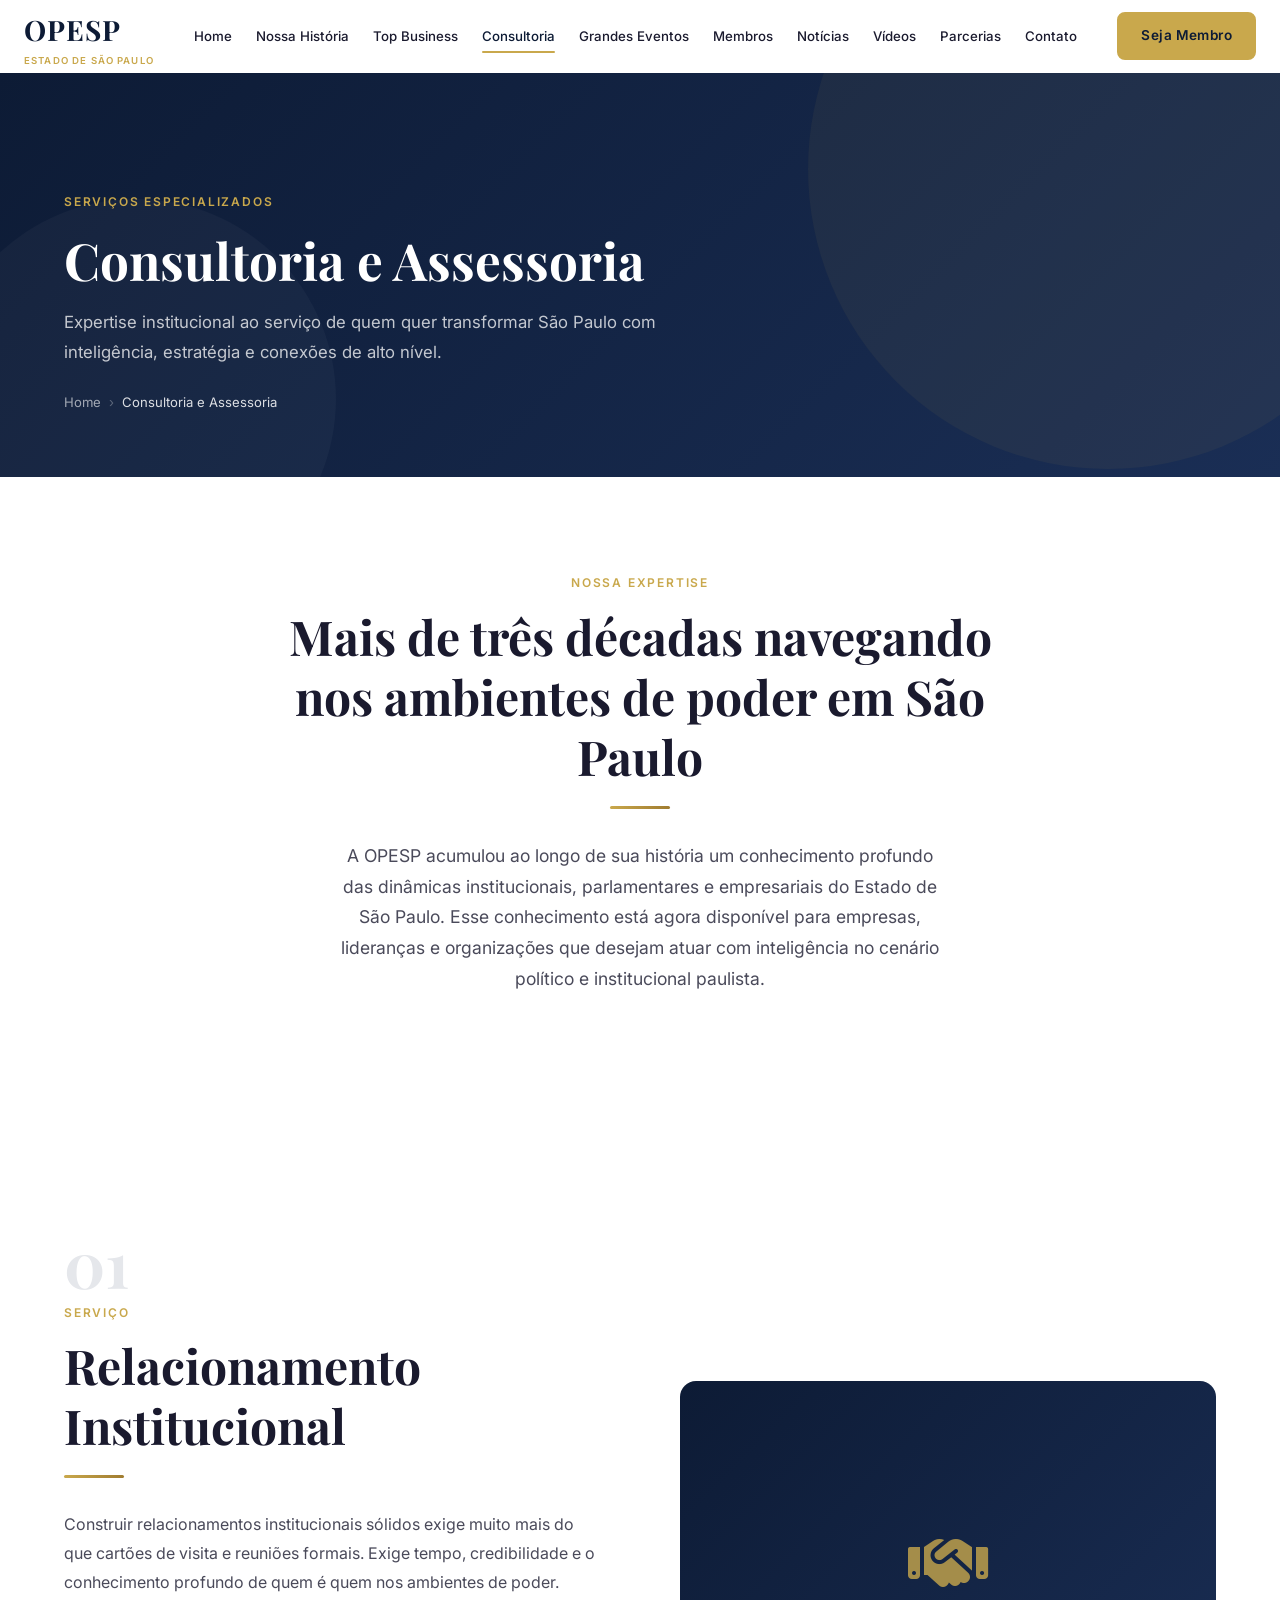
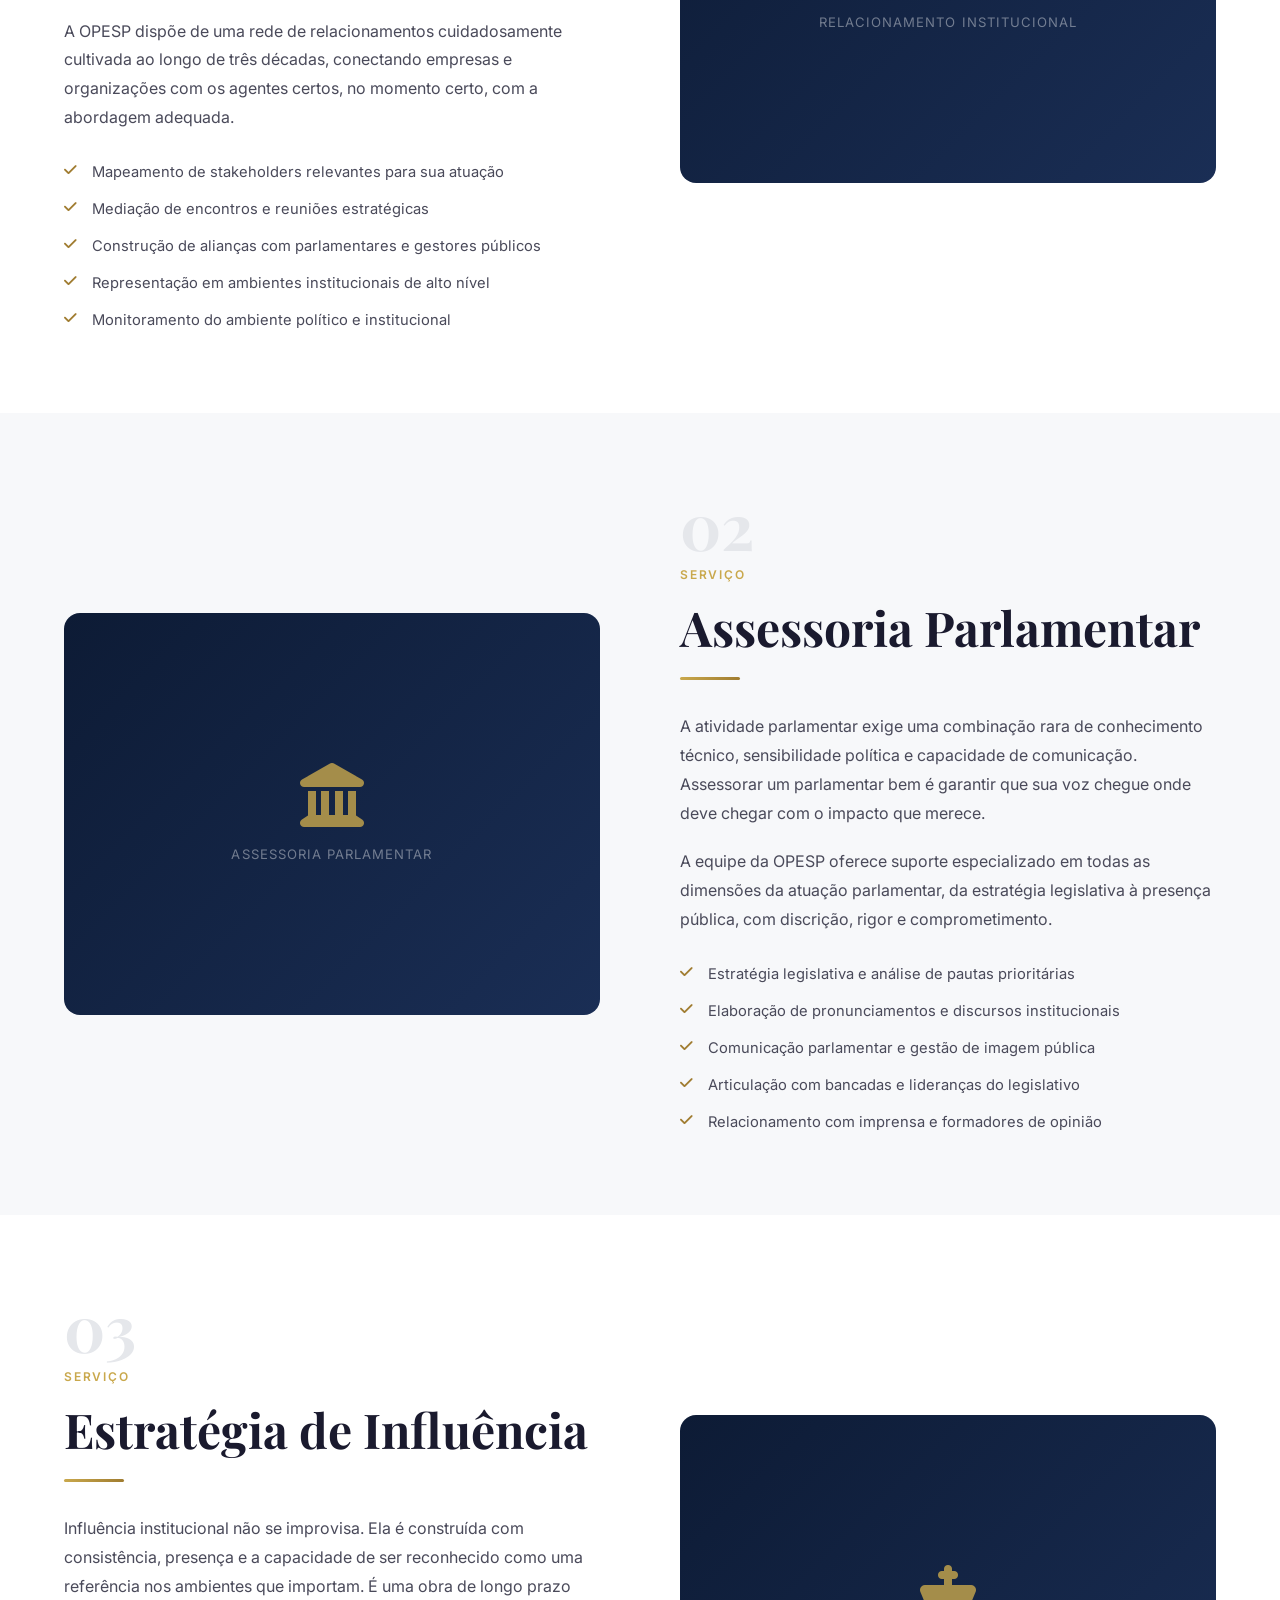
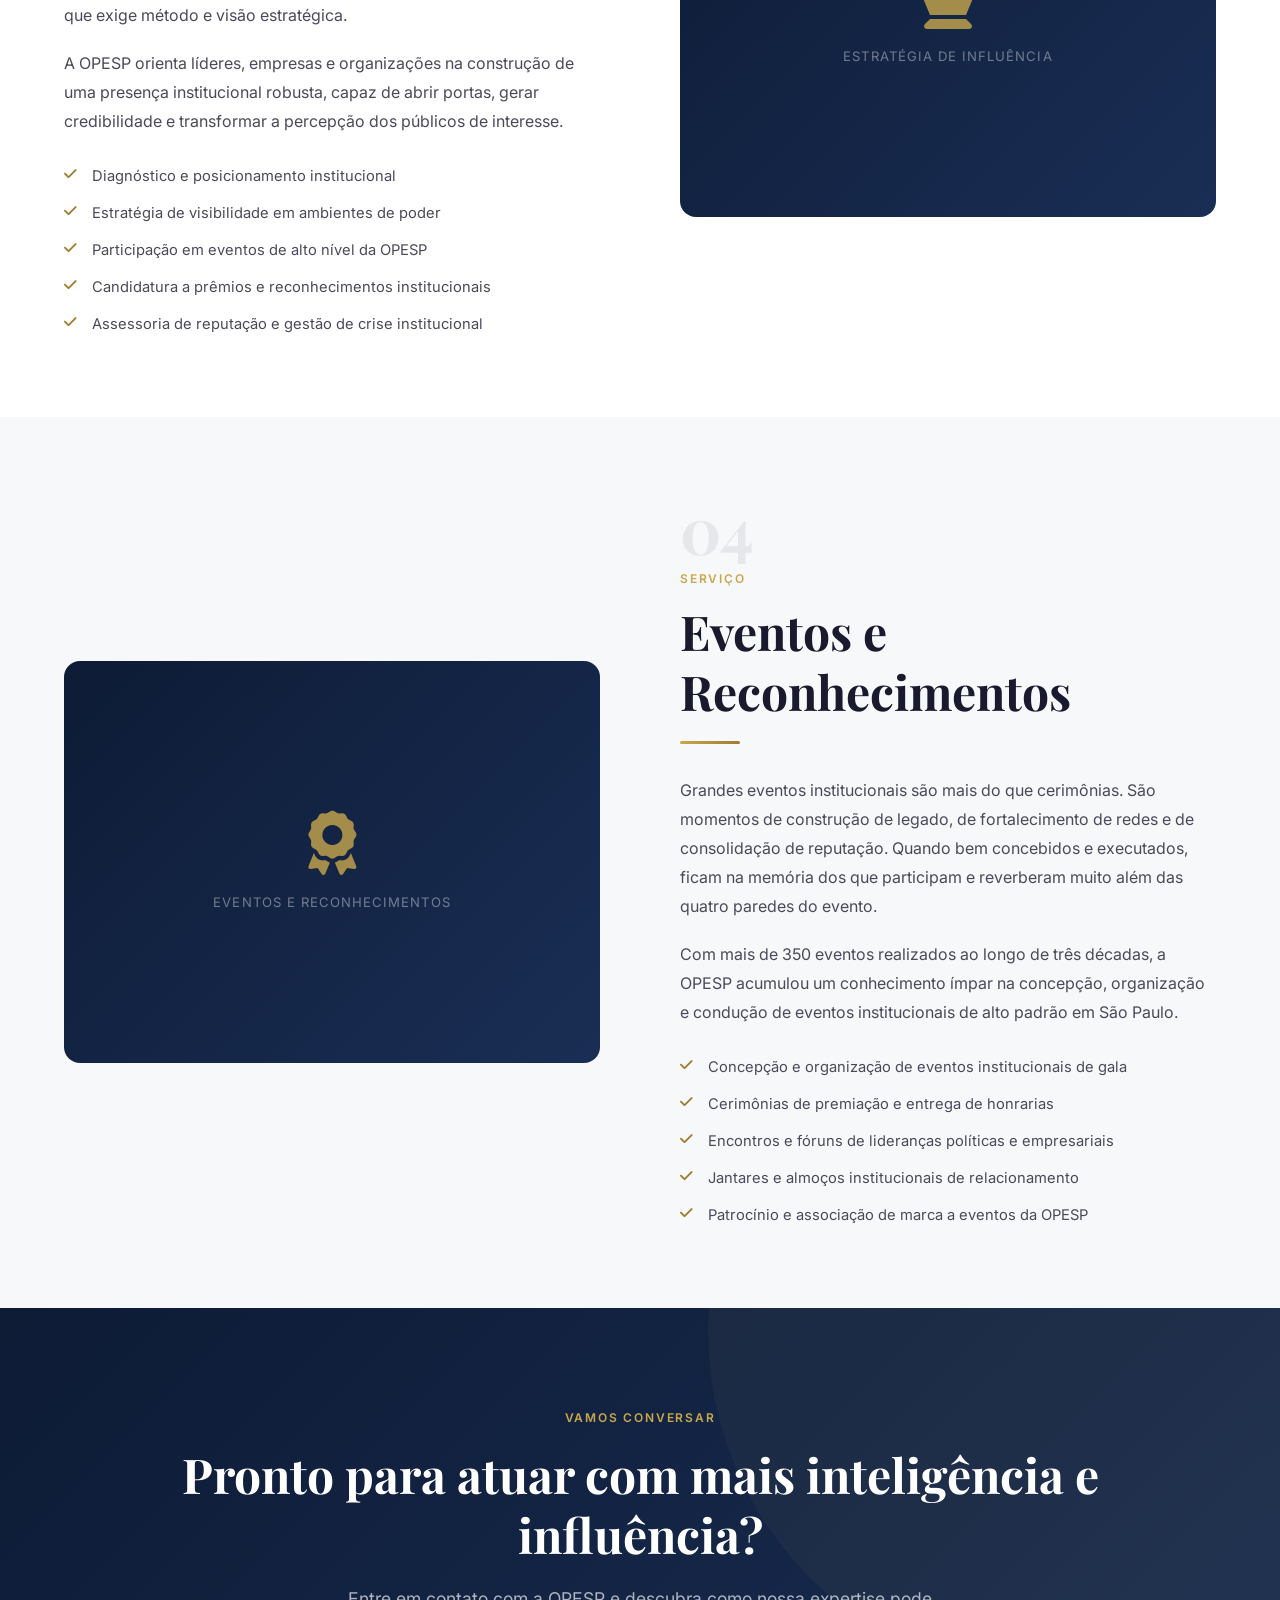
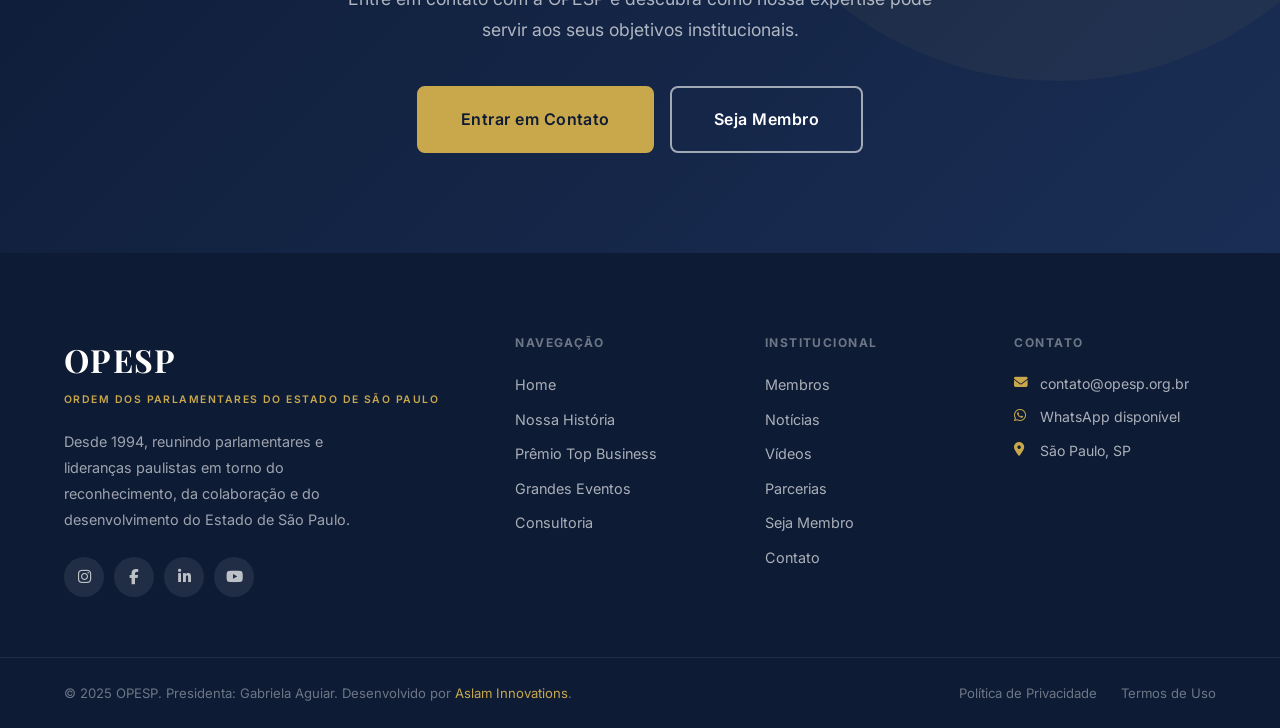
==== commit 71b0eee9: "Rebuild OPESP website from scratch with complete redesign - Complete redesign with white (#FFFFFF) p" ====
--- a/consultoria.html
+++ b/consultoria.html
@@ -1,209 +1,298 @@
 <!DOCTYPE html>
 <html lang="pt-BR">
 <head>
-  <meta charset="UTF-8">
-  <meta name="viewport" content="width=device-width, initial-scale=1.0">
-  <meta name="description" content="OPESP — Consultoria. Assessoria especializada em relações governamentais e legislativas.">
-  <title>Consultoria — OPESP</title>
-  <link rel="preconnect" href="https://fonts.googleapis.com">
-  <link rel="preconnect" href="https://fonts.gstatic.com" crossorigin>
-  <link href="https://fonts.googleapis.com/css2?family=Playfair+Display:wght@400;600;700;800&family=Montserrat:wght@300;400;500;600;700&display=swap" rel="stylesheet">
-  <link rel="stylesheet" href="https://cdnjs.cloudflare.com/ajax/libs/font-awesome/6.5.0/css/all.min.css">
-  <link rel="stylesheet" href="css/styles.css">
+  <meta charset="UTF-8" />
+  <meta name="viewport" content="width=device-width, initial-scale=1.0" />
+  <title>Consultoria e Assessoria - OPESP</title>
+  <meta name="description" content="A OPESP oferece serviços especializados de relacionamento institucional, assessoria parlamentar, estratégia de influência e organização de eventos." />
+  <link rel="preconnect" href="https://fonts.googleapis.com" />
+  <link rel="preconnect" href="https://fonts.gstatic.com" crossorigin />
+  <link href="https://fonts.googleapis.com/css2?family=Playfair+Display:wght@400;600;700&family=Inter:wght@300;400;500;600&display=swap" rel="stylesheet" />
+  <link rel="stylesheet" href="https://cdnjs.cloudflare.com/ajax/libs/font-awesome/6.5.0/css/all.min.css" />
+  <link rel="stylesheet" href="css/styles.css" />
 </head>
-<body data-page="consultoria">
-
-<div class="preloader" id="preloader"><div class="preloader__spinner"></div></div>
-
-<nav class="nav" id="nav">
-  <div class="container">
-    <div class="nav__inner">
-      <a href="index.html" class="nav__logo">
-        <span class="nav__logo-main">OPESP<span class="nav__logo-dot">.</span></span>
-        <span class="nav__logo-sub">Ordem dos Parlamentares SP</span>
+<body>
+
+  <!-- NAVBAR -->
+  <nav class="navbar" id="navbar" role="navigation" aria-label="Navegação principal">
+    <div class="navbar-inner">
+      <a href="index.html" class="navbar-logo" aria-label="OPESP - Página inicial">
+        <div class="navbar-logo-badge">
+          <span class="navbar-logo-text">OPESP</span>
+          <span class="navbar-logo-sub">Estado de São Paulo</span>
+        </div>
       </a>
-      <ul class="nav__menu">
-        <li><a href="index.html" class="nav__link" data-page="index">Início</a></li>
-        <li><a href="historia.html" class="nav__link" data-page="historia">História</a></li>
-        <li><a href="premio.html" class="nav__link" data-page="premio">Prêmio Top Business</a></li>
-        <li><a href="consultoria.html" class="nav__link" data-page="consultoria">Consultoria</a></li>
-        <li><a href="eventos.html" class="nav__link" data-page="eventos">Eventos</a></li>
-        <li><a href="membros.html" class="nav__link" data-page="membros">Membros</a></li>
-        <li><a href="noticias.html" class="nav__link" data-page="noticias">Notícias</a></li>
-        <li><a href="videos.html" class="nav__link" data-page="videos">Vídeos</a></li>
-        <li><a href="parcerias.html" class="nav__link" data-page="parcerias">Parcerias</a></li>
-        <li><a href="contato.html" class="nav__link" data-page="contato">Contato</a></li>
-      </ul>
-      <a href="seja-membro.html" class="nav__cta">Seja Membro</a>
-      <button class="nav__hamburger" aria-label="Menu" aria-expanded="false"><span></span><span></span><span></span></button>
-    </div>
+      <div class="navbar-links">
+        <a href="index.html">Home</a>
+        <a href="historia.html">Nossa História</a>
+        <a href="premio.html">Top Business</a>
+        <a href="consultoria.html" class="active">Consultoria</a>
+        <a href="eventos.html">Grandes Eventos</a>
+        <a href="membros.html">Membros</a>
+        <a href="noticias.html">Notícias</a>
+        <a href="videos.html">Vídeos</a>
+        <a href="parcerias.html">Parcerias</a>
+        <a href="contato.html">Contato</a>
+      </div>
+      <div class="navbar-actions">
+        <a href="seja-membro.html" class="btn btn-gold btn-sm">Seja Membro</a>
+        <button class="navbar-hamburger" id="hamburger" aria-label="Menu" aria-expanded="false">
+          <span></span><span></span><span></span>
+        </button>
+      </div>
+    </div>
+  </nav>
+
+  <!-- MOBILE NAV -->
+  <div class="navbar-mobile" id="mobile-nav">
+    <a href="index.html">Home</a>
+    <a href="historia.html">Nossa História</a>
+    <a href="premio.html">Prêmio Top Business</a>
+    <a href="consultoria.html" class="active">Consultoria</a>
+    <a href="eventos.html">Grandes Eventos</a>
+    <a href="membros.html">Membros</a>
+    <a href="noticias.html">Notícias</a>
+    <a href="videos.html">Vídeos</a>
+    <a href="parcerias.html">Parcerias</a>
+    <a href="contato.html">Contato</a>
+    <a href="seja-membro.html" class="btn btn-gold">Seja Membro</a>
   </div>
-  <div class="nav__drawer">
-    <button class="nav__drawer-close" aria-label="Fechar menu"><i class="fas fa-times"></i></button>
-    <a href="index.html" class="nav__drawer-link">Início</a>
-    <a href="historia.html" class="nav__drawer-link">Nossa História</a>
-    <a href="premio.html" class="nav__drawer-link">Prêmio Top Business</a>
-    <a href="consultoria.html" class="nav__drawer-link">Consultoria</a>
-    <a href="eventos.html" class="nav__drawer-link">Eventos</a>
-    <a href="membros.html" class="nav__drawer-link">Membros</a>
-    <a href="noticias.html" class="nav__drawer-link">Notícias</a>
-    <a href="videos.html" class="nav__drawer-link">Vídeos</a>
-    <a href="parcerias.html" class="nav__drawer-link">Parcerias</a>
-    <a href="seja-membro.html" class="nav__drawer-link">Seja Membro</a>
-    <a href="contato.html" class="nav__drawer-link">Fale Conosco</a>
-  </div>
-  <div class="nav__overlay"></div>
-</nav>
-
-<main class="page-enter">
-
-  <div class="page-hero">
-    <div class="container">
-      <div class="page-hero__content">
-        <h1 class="page-hero__title">Consultoria <span>Especializada</span></h1>
-        <nav class="breadcrumb" aria-label="Breadcrumb">
-          <a href="index.html">Início</a>
-          <i class="fas fa-chevron-right"></i>
-          <span>Consultoria</span>
-        </nav>
-      </div>
-    </div>
-  </div>
-
-  <!-- Intro -->
-  <section style="background:var(--bg-primary);padding:80px 0;" class="fade-in">
-    <div class="container">
-      <div style="max-width:780px;margin:0 auto;">
-        <h2 class="section-title">Assessoria em Relações Governamentais</h2>
-        <div class="gold-line"></div>
-        <p style="color:var(--text-secondary);line-height:1.85;margin-bottom:1rem;">A OPESP oferece consultoria especializada para empresas, entidades e profissionais que necessitam navegar o complexo ambiente político-legislativo brasileiro. Com mais de 31 anos de relacionamento com o setor público e parlamentar, nossa assessoria garante resultados concretos e sustentáveis.</p>
-        <p style="color:var(--text-secondary);line-height:1.85;">Nosso trabalho é pautado pela ética, transparência e pelo profundo conhecimento das esferas municipal, estadual e federal do poder legislativo.</p>
-      </div>
-    </div>
-  </section>
-
-  <!-- 4 Serviços -->
-  <section style="background:var(--bg-secondary);padding:80px 0;" class="fade-in">
-    <div class="container">
-      <h2 class="section-title" style="text-align:center;">Nossos Serviços</h2>
-      <div class="gold-line gold-line--center"></div>
-      <p class="section-subtitle" style="text-align:center;">Soluções completas para sua estratégia governamental</p>
-      <div class="services-full-grid">
-        <div class="service-full-card">
-          <div class="service-full-card__icon"><span>01</span><i class="fas fa-search"></i></div>
-          <h3>Consultoria Técnica Legislativa</h3>
-          <p>Análise especializada de projetos de lei, medidas provisórias, decretos e demais atos normativos. Avaliamos o impacto de matérias legislativas em tramitação para empresas e entidades que necessitam compreender e antecipar mudanças regulatórias em suas atividades.</p>
-        </div>
-        <div class="service-full-card">
-          <div class="service-full-card__icon"><span>02</span><i class="fas fa-handshake"></i></div>
-          <h3>Relacionamento Governamental</h3>
-          <p>Facilitação do diálogo entre o setor privado e as diversas esferas do governo — municipal, estadual e federal. Atuamos de forma ética e transparente, construindo pontes entre as demandas do setor privado e as necessidades e prioridades do poder público.</p>
-        </div>
-        <div class="service-full-card">
-          <div class="service-full-card__icon"><span>03</span><i class="fas fa-briefcase"></i></div>
-          <h3>Assessoria em Relações Governamentais</h3>
-          <p>Suporte estratégico completo para navegação no complexo ambiente político-legislativo brasileiro. Elaboramos estratégias de advocacia corporativa, monitoramos o cenário político e orientamos a tomada de decisões com foco em resultados concretos e sustentáveis.</p>
-        </div>
-        <div class="service-full-card">
-          <div class="service-full-card__icon"><span>04</span><i class="fas fa-file-alt"></i></div>
-          <h3>Elaboração de Projetos Legislativos</h3>
-          <p>Redação técnica e juridicamente embasada de proposições legislativas — projetos de lei, emendas, requerimentos, moções e outros documentos parlamentares — alinhadas às necessidades e objetivos estratégicos do cliente, com linguagem adequada ao processo legislativo.</p>
-        </div>
-      </div>
-    </div>
-  </section>
-
-  <!-- Por que OPESP -->
-  <section style="background:var(--bg-primary);padding:80px 0;" class="fade-in">
-    <div class="container">
-      <h2 class="section-title" style="text-align:center;">Por que Escolher a OPESP?</h2>
-      <div class="gold-line gold-line--center"></div>
-      <div class="premio-features-grid">
-        <div class="feature-card">
-          <i class="fas fa-history"></i>
-          <h3>31+ Anos de Experiência</h3>
-          <p>Três décadas de relacionamento sólido com o ambiente parlamentar e governamental paulista.</p>
-        </div>
-        <div class="feature-card">
-          <i class="fas fa-network-wired"></i>
-          <h3>Rede de Relacionamentos</h3>
-          <p>Acesso a uma ampla rede de parlamentares, autoridades e lideranças das três esferas de governo.</p>
-        </div>
-        <div class="feature-card">
-          <i class="fas fa-balance-scale"></i>
-          <h3>Ética e Transparência</h3>
-          <p>Atuação pautada pela mais rigorosa ética profissional, transparência e conformidade legal.</p>
+
+  <!-- PAGE BANNER -->
+  <section class="page-banner" aria-label="Consultoria e Assessoria">
+    <div class="container">
+      <span class="page-banner-label">Serviços Especializados</span>
+      <h1 class="page-banner-title">Consultoria e Assessoria</h1>
+      <p class="page-banner-sub">Expertise institucional ao serviço de quem quer transformar São Paulo com inteligência, estratégia e conexões de alto nível.</p>
+      <nav class="breadcrumb" aria-label="Breadcrumb">
+        <a href="index.html">Home</a>
+        <span>›</span>
+        <span class="current">Consultoria e Assessoria</span>
+      </nav>
+    </div>
+  </section>
+
+  <!-- INTRO -->
+  <section class="section bg-white" aria-labelledby="consultoria-intro">
+    <div class="container">
+      <div class="section-header center text-center" style="max-width: 780px; margin: 0 auto 60px;">
+        <span class="section-label">Nossa Expertise</span>
+        <h2 class="section-title" id="consultoria-intro">Mais de três décadas navegando nos ambientes de poder em São Paulo</h2>
+        <div class="gold-divider center"></div>
+        <p class="section-subtitle" style="margin: 0 auto;">
+          A OPESP acumulou ao longo de sua história um conhecimento profundo das dinâmicas institucionais, parlamentares e empresariais do Estado de São Paulo. Esse conhecimento está agora disponível para empresas, lideranças e organizações que desejam atuar com inteligência no cenário político e institucional paulista.
+        </p>
+      </div>
+    </div>
+  </section>
+
+  <!-- SERVICO 1: RELACIONAMENTO INSTITUCIONAL -->
+  <section class="service-section bg-white" aria-labelledby="serv1-title">
+    <div class="container">
+      <div class="service-section-inner">
+        <div>
+          <p class="service-number">01</p>
+          <span class="section-label">Serviço</span>
+          <h2 class="section-title" id="serv1-title">Relacionamento Institucional</h2>
+          <div class="gold-divider"></div>
+          <p style="color: var(--text-body); line-height: 1.8; margin-bottom: 20px;">
+            Construir relacionamentos institucionais sólidos exige muito mais do que cartões de visita e reuniões formais. Exige tempo, credibilidade e o conhecimento profundo de quem é quem nos ambientes de poder.
+          </p>
+          <p style="color: var(--text-body); line-height: 1.8; margin-bottom: 28px;">
+            A OPESP dispõe de uma rede de relacionamentos cuidadosamente cultivada ao longo de três décadas, conectando empresas e organizações com os agentes certos, no momento certo, com a abordagem adequada.
+          </p>
+          <ul class="service-features">
+            <li><i class="fa-solid fa-check"></i>Mapeamento de stakeholders relevantes para sua atuação</li>
+            <li><i class="fa-solid fa-check"></i>Mediação de encontros e reuniões estratégicas</li>
+            <li><i class="fa-solid fa-check"></i>Construção de alianças com parlamentares e gestores públicos</li>
+            <li><i class="fa-solid fa-check"></i>Representação em ambientes institucionais de alto nível</li>
+            <li><i class="fa-solid fa-check"></i>Monitoramento do ambiente político e institucional</li>
+          </ul>
+        </div>
+        <div class="service-visual">
+          <i class="fa-solid fa-handshake"></i>
+          <span class="service-visual-label">Relacionamento Institucional</span>
+        </div>
+      </div>
+    </div>
+  </section>
+
+  <!-- SERVICO 2: ASSESSORIA PARLAMENTAR -->
+  <section class="service-section bg-light" aria-labelledby="serv2-title">
+    <div class="container">
+      <div class="service-section-inner reverse">
+        <div>
+          <p class="service-number">02</p>
+          <span class="section-label">Serviço</span>
+          <h2 class="section-title" id="serv2-title">Assessoria Parlamentar</h2>
+          <div class="gold-divider"></div>
+          <p style="color: var(--text-body); line-height: 1.8; margin-bottom: 20px;">
+            A atividade parlamentar exige uma combinação rara de conhecimento técnico, sensibilidade política e capacidade de comunicação. Assessorar um parlamentar bem é garantir que sua voz chegue onde deve chegar com o impacto que merece.
+          </p>
+          <p style="color: var(--text-body); line-height: 1.8; margin-bottom: 28px;">
+            A equipe da OPESP oferece suporte especializado em todas as dimensões da atuação parlamentar, da estratégia legislativa à presença pública, com discrição, rigor e comprometimento.
+          </p>
+          <ul class="service-features">
+            <li><i class="fa-solid fa-check"></i>Estratégia legislativa e análise de pautas prioritárias</li>
+            <li><i class="fa-solid fa-check"></i>Elaboração de pronunciamentos e discursos institucionais</li>
+            <li><i class="fa-solid fa-check"></i>Comunicação parlamentar e gestão de imagem pública</li>
+            <li><i class="fa-solid fa-check"></i>Articulação com bancadas e lideranças do legislativo</li>
+            <li><i class="fa-solid fa-check"></i>Relacionamento com imprensa e formadores de opinião</li>
+          </ul>
+        </div>
+        <div class="service-visual">
+          <i class="fa-solid fa-landmark"></i>
+          <span class="service-visual-label">Assessoria Parlamentar</span>
+        </div>
+      </div>
+    </div>
+  </section>
+
+  <!-- SERVICO 3: ESTRATEGIA DE INFLUENCIA -->
+  <section class="service-section bg-white" aria-labelledby="serv3-title">
+    <div class="container">
+      <div class="service-section-inner">
+        <div>
+          <p class="service-number">03</p>
+          <span class="section-label">Serviço</span>
+          <h2 class="section-title" id="serv3-title">Estratégia de Influência</h2>
+          <div class="gold-divider"></div>
+          <p style="color: var(--text-body); line-height: 1.8; margin-bottom: 20px;">
+            Influência institucional não se improvisa. Ela é construída com consistência, presença e a capacidade de ser reconhecido como uma referência nos ambientes que importam. É uma obra de longo prazo que exige método e visão estratégica.
+          </p>
+          <p style="color: var(--text-body); line-height: 1.8; margin-bottom: 28px;">
+            A OPESP orienta líderes, empresas e organizações na construção de uma presença institucional robusta, capaz de abrir portas, gerar credibilidade e transformar a percepção dos públicos de interesse.
+          </p>
+          <ul class="service-features">
+            <li><i class="fa-solid fa-check"></i>Diagnóstico e posicionamento institucional</li>
+            <li><i class="fa-solid fa-check"></i>Estratégia de visibilidade em ambientes de poder</li>
+            <li><i class="fa-solid fa-check"></i>Participação em eventos de alto nível da OPESP</li>
+            <li><i class="fa-solid fa-check"></i>Candidatura a prêmios e reconhecimentos institucionais</li>
+            <li><i class="fa-solid fa-check"></i>Assessoria de reputação e gestão de crise institucional</li>
+          </ul>
+        </div>
+        <div class="service-visual">
+          <i class="fa-solid fa-chess-king"></i>
+          <span class="service-visual-label">Estratégia de Influência</span>
+        </div>
+      </div>
+    </div>
+  </section>
+
+  <!-- SERVICO 4: EVENTOS E RECONHECIMENTOS -->
+  <section class="service-section bg-light" aria-labelledby="serv4-title">
+    <div class="container">
+      <div class="service-section-inner reverse">
+        <div>
+          <p class="service-number">04</p>
+          <span class="section-label">Serviço</span>
+          <h2 class="section-title" id="serv4-title">Eventos e Reconhecimentos</h2>
+          <div class="gold-divider"></div>
+          <p style="color: var(--text-body); line-height: 1.8; margin-bottom: 20px;">
+            Grandes eventos institucionais são mais do que cerimônias. São momentos de construção de legado, de fortalecimento de redes e de consolidação de reputação. Quando bem concebidos e executados, ficam na memória dos que participam e reverberam muito além das quatro paredes do evento.
+          </p>
+          <p style="color: var(--text-body); line-height: 1.8; margin-bottom: 28px;">
+            Com mais de 350 eventos realizados ao longo de três décadas, a OPESP acumulou um conhecimento ímpar na concepção, organização e condução de eventos institucionais de alto padrão em São Paulo.
+          </p>
+          <ul class="service-features">
+            <li><i class="fa-solid fa-check"></i>Concepção e organização de eventos institucionais de gala</li>
+            <li><i class="fa-solid fa-check"></i>Cerimônias de premiação e entrega de honrarias</li>
+            <li><i class="fa-solid fa-check"></i>Encontros e fóruns de lideranças políticas e empresariais</li>
+            <li><i class="fa-solid fa-check"></i>Jantares e almoços institucionais de relacionamento</li>
+            <li><i class="fa-solid fa-check"></i>Patrocínio e associação de marca a eventos da OPESP</li>
+          </ul>
+        </div>
+        <div class="service-visual">
+          <i class="fa-solid fa-award"></i>
+          <span class="service-visual-label">Eventos e Reconhecimentos</span>
         </div>
       </div>
     </div>
   </section>
 
   <!-- CTA -->
-  <section class="cta-banner fade-in">
-    <div class="container">
-      <div class="cta-banner__inner">
-        <h2>Pronto para fortalecer sua estratégia governamental?</h2>
-        <p>Entre em contato com nossa equipe e descubra como a OPESP pode apoiar os objetivos da sua organização.</p>
-        <div class="cta-banner__actions">
-          <a href="contato.html" class="btn btn--gold"><i class="fas fa-envelope"></i> Solicitar Consultoria</a>
-        </div>
-      </div>
-    </div>
-  </section>
-
-</main>
-
-<footer class="footer">
-  <div class="container">
-    <div class="footer__grid">
-      <div class="footer__brand">
-        <div class="footer__logo">OPESP<span>.</span></div>
-        <p class="footer__desc">Ordem dos Parlamentares do Estado de São Paulo — Entidade civil de direito privado, fundada em 21 de maio de 1994.</p>
-        <div class="footer__social">
-          <a href="#" aria-label="Facebook"><i class="fab fa-facebook-f"></i></a>
-          <a href="#" aria-label="Instagram"><i class="fab fa-instagram"></i></a>
-          <a href="#" aria-label="LinkedIn"><i class="fab fa-linkedin-in"></i></a>
-          <a href="#" aria-label="YouTube"><i class="fab fa-youtube"></i></a>
-        </div>
-      </div>
-      <div class="footer__col">
-        <h4 class="footer__col-title">Navegação</h4>
-        <ul>
-          <li><a href="index.html">Início</a></li>
-          <li><a href="historia.html">Nossa História</a></li>
-          <li><a href="premio.html">Prêmio Top Business</a></li>
-          <li><a href="consultoria.html">Consultoria</a></li>
-          <li><a href="eventos.html">Eventos</a></li>
-          <li><a href="membros.html">Membros</a></li>
-        </ul>
-      </div>
-      <div class="footer__col">
-        <h4 class="footer__col-title">Mais</h4>
-        <ul>
-          <li><a href="noticias.html">Notícias</a></li>
-          <li><a href="videos.html">Vídeos</a></li>
-          <li><a href="parcerias.html">Parcerias</a></li>
-          <li><a href="seja-membro.html">Seja Membro</a></li>
-          <li><a href="contato.html">Fale Conosco</a></li>
-        </ul>
-      </div>
-      <div class="footer__col">
-        <h4 class="footer__col-title">Informações Legais</h4>
-        <ul class="footer__legal">
-          <li><i class="fas fa-file-alt"></i> Registro nº 282.360/94</li>
-          <li><i class="fas fa-balance-scale"></i> Lei Federal nº 10.406/2002</li>
-          <li><i class="fas fa-building"></i> Mantenedora: Aslam Innovations</li>
-          <li><i class="fas fa-map-marker-alt"></i> São Paulo, SP — Brasil</li>
-        </ul>
-      </div>
-    </div>
-    <div class="footer__bottom">
-      <p>&copy; 2026 OPESP — Ordem dos Parlamentares do Estado de São Paulo. Todos os direitos reservados.</p>
-    </div>
-  </div>
-  <button class="back-to-top" aria-label="Voltar ao topo" id="backToTop"><i class="fas fa-chevron-up"></i></button>
-</footer>
-
-<script src="js/main.js"></script>
+  <section class="cta-section" aria-labelledby="cta-consultoria">
+    <div class="container" style="position: relative; z-index: 1;">
+      <span class="section-label" style="display: block; text-align: center; margin-bottom: 16px;">Vamos Conversar</span>
+      <h2 class="section-title" id="cta-consultoria">Pronto para atuar com mais inteligência e influência?</h2>
+      <p class="section-subtitle light text-center" style="margin: 0 auto 40px;">
+        Entre em contato com a OPESP e descubra como nossa expertise pode servir aos seus objetivos institucionais.
+      </p>
+      <div class="cta-actions">
+        <a href="contato.html" class="btn btn-gold btn-lg">Entrar em Contato</a>
+        <a href="seja-membro.html" class="btn btn-outline-white btn-lg">Seja Membro</a>
+      </div>
+    </div>
+  </section>
+
+  <!-- FOOTER -->
+  <footer class="footer" aria-label="Rodapé">
+    <div class="container">
+      <div class="footer-grid">
+        <div class="footer-brand">
+          <span class="footer-logo">OPESP</span>
+          <span class="footer-logo-sub">Ordem dos Parlamentares do Estado de São Paulo</span>
+          <p class="footer-desc">Desde 1994, reunindo parlamentares e lideranças paulistas em torno do reconhecimento, da colaboração e do desenvolvimento do Estado de São Paulo.</p>
+          <div class="footer-social">
+            <a href="#" aria-label="Instagram"><i class="fa-brands fa-instagram"></i></a>
+            <a href="#" aria-label="Facebook"><i class="fa-brands fa-facebook-f"></i></a>
+            <a href="#" aria-label="LinkedIn"><i class="fa-brands fa-linkedin-in"></i></a>
+            <a href="#" aria-label="YouTube"><i class="fa-brands fa-youtube"></i></a>
+          </div>
+        </div>
+        <div>
+          <p class="footer-col-title">Navegação</p>
+          <div class="footer-links">
+            <a href="index.html">Home</a>
+            <a href="historia.html">Nossa História</a>
+            <a href="premio.html">Prêmio Top Business</a>
+            <a href="eventos.html">Grandes Eventos</a>
+            <a href="consultoria.html">Consultoria</a>
+          </div>
+        </div>
+        <div>
+          <p class="footer-col-title">Institucional</p>
+          <div class="footer-links">
+            <a href="membros.html">Membros</a>
+            <a href="noticias.html">Notícias</a>
+            <a href="videos.html">Vídeos</a>
+            <a href="parcerias.html">Parcerias</a>
+            <a href="seja-membro.html">Seja Membro</a>
+            <a href="contato.html">Contato</a>
+          </div>
+        </div>
+        <div>
+          <p class="footer-col-title">Contato</p>
+          <div class="footer-contact-info">
+            <div class="footer-contact-item">
+              <i class="fa-solid fa-envelope"></i>
+              <span>contato@opesp.org.br</span>
+            </div>
+            <div class="footer-contact-item">
+              <i class="fa-brands fa-whatsapp"></i>
+              <span>WhatsApp disponível</span>
+            </div>
+            <div class="footer-contact-item">
+              <i class="fa-solid fa-location-dot"></i>
+              <span>São Paulo, SP</span>
+            </div>
+          </div>
+        </div>
+      </div>
+    </div>
+    <div class="footer-bottom">
+      <div class="container">
+        <div class="footer-bottom-inner">
+          <p class="footer-copyright">&copy; 2025 OPESP. Presidenta: Gabriela Aguiar. Desenvolvido por <a href="#">Aslam Innovations</a>.</p>
+          <div class="footer-legal">
+            <a href="#">Política de Privacidade</a>
+            <a href="#">Termos de Uso</a>
+          </div>
+        </div>
+      </div>
+    </div>
+  </footer>
+
+  <script src="js/main.js"></script>
 </body>
 </html>
--- a/css/styles.css
+++ b/css/styles.css
@@ -1,1394 +1,2183 @@
 /* ============================================================
-   OPESP — Ordem dos Parlamentares do Estado de São Paulo
-   Dark Tech Corporate Stylesheet
-   ============================================================ */
-
-/* 1. CSS Reset + Custom Properties */
-*, *::before, *::after { box-sizing: border-box; margin: 0; padding: 0; }
-
+   OPESP - Ordem dos Parlamentares do Estado de São Paulo
+   Main Stylesheet
+   ============================================================ */
+
+/* Google Fonts are imported in HTML */
+
+/* ============================================================
+   CSS VARIABLES
+   ============================================================ */
 :root {
-  /* PRIMÁRIAS — Dark corporate */
-  --bg-primary:    #0A0E17;
-  --bg-secondary:  #111827;
-  --bg-card:       #1A1F2E;
-  --bg-card-hover: #232838;
-
-  /* ACENTOS */
-  --gold:       #C9A84C;
+  --bg-white: #FFFFFF;
+  --bg-light: #F7F8FA;
+  --navy: #0D1B35;
+  --navy-mid: #1A2E55;
+  --navy-light: #243A6A;
+  --gold: #C9A84C;
   --gold-light: #E2C26E;
-  --gold-dark:  #A07C30;
-
-  /* TEXTO */
-  --text-primary:   #F1F5F9;
-  --text-secondary: #94A3B8;
-  --text-muted:     #64748B;
-
-  /* BORDERS */
-  --border:       #1E293B;
-  --border-light: #334155;
-
-  /* TIPOGRAFIA */
-  --font-heading: 'Playfair Display', serif;
-  --font-body:    'Montserrat', sans-serif;
-
-  /* MISC */
-  --container:  1200px;
-  --radius:     8px;
-  --radius-lg:  16px;
-  --transition: .3s ease;
-}
-
-html { scroll-behavior: smooth; font-size: 16px; }
+  --gold-dark: #A07C30;
+  --text-dark: #1A1A2E;
+  --text-body: #4A4A5A;
+  --text-light: #7A7A8A;
+  --border: #E5E7EB;
+  --border-dark: #D1D5DB;
+  --section-dark: #0D1B35;
+  --section-dark-text: #F1F5F9;
+
+  --font-serif: 'Playfair Display', Georgia, serif;
+  --font-sans: 'Inter', -apple-system, BlinkMacSystemFont, sans-serif;
+
+  --radius: 8px;
+  --radius-lg: 16px;
+  --shadow-sm: 0 1px 3px rgba(0,0,0,0.08), 0 1px 2px rgba(0,0,0,0.06);
+  --shadow: 0 4px 16px rgba(0,0,0,0.10);
+  --shadow-lg: 0 8px 32px rgba(0,0,0,0.14);
+  --transition: 0.3s ease;
+}
+
+/* ============================================================
+   RESET & NORMALIZE
+   ============================================================ */
+*, *::before, *::after {
+  box-sizing: border-box;
+  margin: 0;
+  padding: 0;
+}
+
+html {
+  font-size: 16px;
+  scroll-behavior: smooth;
+}
 
 body {
-  font-family: var(--font-body);
-  color: var(--text-primary);
-  background: var(--bg-primary);
+  font-family: var(--font-sans);
+  font-size: 1rem;
   line-height: 1.7;
-  overflow-x: hidden;
-}
-
-body.page-exit { opacity: 0; transition: opacity .3s ease; }
-
-img { max-width: 100%; height: auto; display: block; }
-a  { text-decoration: none; color: inherit; }
-ul { list-style: none; }
-button { cursor: pointer; border: none; background: none; font-family: var(--font-body); }
-
-/* 2. Typography */
-h1,h2,h3,h4,h5,h6 {
-  font-family: var(--font-heading);
+  color: var(--text-body);
+  background-color: var(--bg-white);
+  -webkit-font-smoothing: antialiased;
+  -moz-osx-font-smoothing: grayscale;
+}
+
+img {
+  max-width: 100%;
+  display: block;
+}
+
+a {
+  text-decoration: none;
+  color: inherit;
+}
+
+ul, ol {
+  list-style: none;
+}
+
+button, input, textarea, select {
+  font-family: var(--font-sans);
+  font-size: 1rem;
+}
+
+h1, h2, h3, h4, h5, h6 {
+  font-family: var(--font-serif);
+  color: var(--text-dark);
   line-height: 1.25;
-  color: var(--text-primary);
-}
-h1 { font-size: clamp(2rem, 5vw, 3.5rem); }
-h2 { font-size: clamp(1.6rem, 3.5vw, 2.5rem); }
-h3 { font-size: clamp(1.2rem, 2.5vw, 1.75rem); }
-h4 { font-size: 1.25rem; }
-h5 { font-size: 1.1rem; }
-h6 { font-size: 1rem; }
-
-p { margin-bottom: 1rem; }
-p:last-child { margin-bottom: 0; }
-
+  font-weight: 700;
+}
+
+/* ============================================================
+   BASE UTILITIES
+   ============================================================ */
 .container {
-  width: 100%;
-  max-width: var(--container);
+  max-width: 1200px;
   margin: 0 auto;
   padding: 0 24px;
 }
 
-section { padding: 80px 0; }
+.container-wide {
+  max-width: 1400px;
+  margin: 0 auto;
+  padding: 0 24px;
+}
+
+.section {
+  padding: 96px 0;
+}
+
+.section-sm {
+  padding: 64px 0;
+}
+
+.section-label {
+  font-family: var(--font-sans);
+  font-size: 0.75rem;
+  font-weight: 600;
+  letter-spacing: 0.15em;
+  text-transform: uppercase;
+  color: var(--gold);
+  display: block;
+  margin-bottom: 12px;
+}
 
 .section-title {
-  font-family: var(--font-heading);
-  color: var(--text-primary);
-  margin-bottom: .5rem;
-}
+  font-family: var(--font-serif);
+  font-size: clamp(2rem, 4vw, 3rem);
+  font-weight: 700;
+  color: var(--text-dark);
+  margin-bottom: 20px;
+}
+
+.section-title.light {
+  color: #FFFFFF;
+}
+
 .section-subtitle {
-  color: var(--text-secondary);
-  margin-bottom: 3rem;
-  font-size: .95rem;
-}
-.gold-line {
-  width: 60px;
-  height: 3px;
+  font-size: 1.1rem;
+  color: var(--text-body);
+  max-width: 600px;
+  line-height: 1.75;
+}
+
+.section-subtitle.light {
+  color: var(--section-dark-text);
+  opacity: 0.85;
+}
+
+.text-center { text-align: center; }
+.text-center .section-subtitle { margin: 0 auto; }
+
+/* ============================================================
+   BUTTONS
+   ============================================================ */
+.btn {
+  display: inline-flex;
+  align-items: center;
+  gap: 8px;
+  padding: 14px 32px;
+  font-size: 0.9rem;
+  font-weight: 600;
+  border-radius: var(--radius);
+  cursor: pointer;
+  border: 2px solid transparent;
+  transition: background var(--transition), color var(--transition), border-color var(--transition), transform var(--transition), box-shadow var(--transition);
+  white-space: nowrap;
+  letter-spacing: 0.03em;
+}
+
+.btn:hover {
+  transform: translateY(-2px);
+  box-shadow: var(--shadow);
+}
+
+.btn-gold {
   background: var(--gold);
-  margin: .75rem 0 1.5rem;
-}
-.gold-line--center { margin-left: auto; margin-right: auto; }
-
-/* 3. Preloader */
-.preloader {
-  position: fixed;
-  inset: 0;
-  background: var(--bg-primary);
-  display: flex;
-  align-items: center;
-  justify-content: center;
-  z-index: 9999;
-  transition: opacity .5s ease, visibility .5s ease;
-}
-.preloader.hidden { opacity: 0; visibility: hidden; }
-.preloader__spinner {
-  width: 44px;
-  height: 44px;
-  border: 3px solid var(--border-light);
-  border-top-color: var(--gold);
-  border-radius: 50%;
-  animation: spin .8s linear infinite;
-}
-@keyframes spin { to { transform: rotate(360deg); } }
-
-/* 4. Navigation */
-.nav {
+  color: var(--navy);
+  border-color: var(--gold);
+}
+
+.btn-gold:hover {
+  background: var(--gold-dark);
+  border-color: var(--gold-dark);
+  color: #fff;
+}
+
+.btn-navy {
+  background: var(--navy);
+  color: #fff;
+  border-color: var(--navy);
+}
+
+.btn-navy:hover {
+  background: var(--navy-mid);
+  border-color: var(--navy-mid);
+}
+
+.btn-outline-navy {
+  background: transparent;
+  color: var(--navy);
+  border-color: var(--navy);
+}
+
+.btn-outline-navy:hover {
+  background: var(--navy);
+  color: #fff;
+}
+
+.btn-outline-white {
+  background: transparent;
+  color: #fff;
+  border-color: rgba(255,255,255,0.6);
+}
+
+.btn-outline-white:hover {
+  background: rgba(255,255,255,0.12);
+  border-color: #fff;
+}
+
+.btn-outline-gold {
+  background: transparent;
+  color: var(--gold);
+  border-color: var(--gold);
+}
+
+.btn-outline-gold:hover {
+  background: var(--gold);
+  color: var(--navy);
+}
+
+.btn-sm {
+  padding: 10px 22px;
+  font-size: 0.85rem;
+}
+
+.btn-lg {
+  padding: 18px 42px;
+  font-size: 1rem;
+}
+
+/* ============================================================
+   NAVIGATION
+   ============================================================ */
+.navbar {
   position: fixed;
   top: 0;
   left: 0;
   right: 0;
   z-index: 1000;
-  transition: background var(--transition), box-shadow var(--transition);
-  padding: 0;
-}
-.nav.scrolled {
-  background: rgba(10,14,23,0.95);
-  backdrop-filter: blur(12px);
-  -webkit-backdrop-filter: blur(12px);
-  box-shadow: 0 1px 0 var(--border);
-}
-.nav .container { padding-top: 0; padding-bottom: 0; }
-.nav__inner {
-  display: flex;
-  align-items: center;
-  gap: 1.5rem;
+  background: var(--bg-white);
+  border-bottom: 1px solid transparent;
+  transition: border-color var(--transition), box-shadow var(--transition);
+}
+
+.navbar.scrolled {
+  border-bottom-color: var(--border);
+  box-shadow: 0 2px 20px rgba(0,0,0,0.08);
+}
+
+.navbar-inner {
+  display: flex;
+  align-items: center;
+  justify-content: space-between;
   height: 72px;
-}
-
-.nav__logo {
+  padding: 0 24px;
+  max-width: 1400px;
+  margin: 0 auto;
+}
+
+.navbar-logo {
+  display: flex;
+  align-items: center;
+  gap: 12px;
+  text-decoration: none;
+}
+
+.navbar-logo-text {
+  font-family: var(--font-serif);
+  font-size: 1.75rem;
+  font-weight: 700;
+  color: var(--navy);
+  letter-spacing: 0.04em;
+}
+
+.navbar-logo-sub {
+  font-size: 0.6rem;
+  font-weight: 600;
+  letter-spacing: 0.12em;
+  text-transform: uppercase;
+  color: var(--gold);
+  display: block;
+  line-height: 1;
+  margin-top: 2px;
+}
+
+.navbar-logo-badge {
   display: flex;
   flex-direction: column;
-  line-height: 1;
-  flex-shrink: 0;
-}
-.nav__logo-main {
-  font-family: var(--font-heading);
-  font-size: 1.5rem;
-  font-weight: 700;
-  color: #fff;
-  letter-spacing: .05em;
-}
-.nav__logo-dot { color: var(--gold); }
-.nav__logo-sub {
-  font-size: .55rem;
-  color: var(--text-secondary);
-  letter-spacing: .12em;
-  text-transform: uppercase;
-  margin-top: 2px;
-}
-
-.nav__menu {
-  display: flex;
-  align-items: center;
-  gap: 0;
-  margin-left: auto;
-}
-.nav__link {
-  display: block;
-  padding: 8px 12px;
-  font-size: .82rem;
+}
+
+.navbar-links {
+  display: flex;
+  align-items: center;
+  gap: 4px;
+}
+
+.navbar-links a {
+  font-size: 0.83rem;
   font-weight: 500;
-  color: var(--text-secondary);
-  text-transform: uppercase;
-  letter-spacing: .06em;
+  color: var(--text-dark);
+  padding: 8px 10px;
+  border-radius: 4px;
   transition: color var(--transition);
   position: relative;
-}
-.nav__link::after {
+  white-space: nowrap;
+}
+
+.navbar-links a::after {
   content: '';
   position: absolute;
-  bottom: 0;
-  left: 12px;
-  right: 12px;
+  bottom: 2px;
+  left: 10px;
+  right: 10px;
   height: 2px;
   background: var(--gold);
   transform: scaleX(0);
   transition: transform var(--transition);
-}
-.nav__link:hover,
-.nav__link.active { color: var(--text-primary); }
-.nav__link:hover::after,
-.nav__link.active::after { transform: scaleX(1); }
-
-.nav__cta {
-  flex-shrink: 0;
-  padding: 8px 18px;
-  border: 1px solid var(--gold);
-  color: var(--gold);
-  font-size: .82rem;
-  font-weight: 600;
-  letter-spacing: .06em;
-  text-transform: uppercase;
-  border-radius: var(--radius);
-  transition: background var(--transition), color var(--transition);
-}
-.nav__cta:hover { background: var(--gold); color: #000; }
-
-.nav__hamburger {
+  border-radius: 1px;
+}
+
+.navbar-links a:hover,
+.navbar-links a.active {
+  color: var(--navy);
+}
+
+.navbar-links a:hover::after,
+.navbar-links a.active::after {
+  transform: scaleX(1);
+}
+
+.navbar-actions {
+  display: flex;
+  align-items: center;
+  gap: 12px;
+}
+
+.navbar-hamburger {
   display: none;
   flex-direction: column;
+  justify-content: center;
   gap: 5px;
+  width: 36px;
+  height: 36px;
+  background: none;
+  border: none;
+  cursor: pointer;
   padding: 4px;
-  margin-left: auto;
-}
-.nav__hamburger span {
+}
+
+.navbar-hamburger span {
   display: block;
-  width: 24px;
+  width: 100%;
   height: 2px;
-  background: var(--text-primary);
+  background: var(--navy);
   border-radius: 2px;
-  transition: var(--transition);
-}
-.nav__hamburger.open span:nth-child(1) { transform: rotate(45deg) translate(5px,5px); }
-.nav__hamburger.open span:nth-child(2) { opacity: 0; }
-.nav__hamburger.open span:nth-child(3) { transform: rotate(-45deg) translate(5px,-5px); }
-
-/* Mobile drawer */
-.nav__drawer {
+  transition: transform var(--transition), opacity var(--transition);
+}
+
+.navbar-hamburger.open span:nth-child(1) {
+  transform: translateY(7px) rotate(45deg);
+}
+
+.navbar-hamburger.open span:nth-child(2) {
+  opacity: 0;
+}
+
+.navbar-hamburger.open span:nth-child(3) {
+  transform: translateY(-7px) rotate(-45deg);
+}
+
+/* Mobile nav */
+.navbar-mobile {
+  display: none;
   position: fixed;
-  top: 0;
+  top: 72px;
+  left: 0;
   right: 0;
-  width: min(320px, 90vw);
-  height: 100vh;
-  background: var(--bg-secondary);
-  border-left: 1px solid var(--border);
-  z-index: 1100;
-  padding: 80px 24px 24px;
-  display: flex;
-  flex-direction: column;
-  gap: 4px;
-  transform: translateX(100%);
-  transition: transform .35s ease;
+  background: var(--bg-white);
+  border-top: 1px solid var(--border);
+  padding: 16px 24px 24px;
+  z-index: 999;
+  box-shadow: 0 8px 24px rgba(0,0,0,0.1);
+  max-height: calc(100vh - 72px);
   overflow-y: auto;
 }
-.nav__drawer.open { transform: translateX(0); }
-.nav__drawer-close {
-  position: absolute;
-  top: 20px;
-  right: 20px;
-  color: var(--text-secondary);
-  font-size: 1.1rem;
-  padding: 8px;
-}
-.nav__drawer-close:hover { color: var(--text-primary); }
-.nav__drawer-link {
+
+.navbar-mobile.open {
+  display: block;
+}
+
+.navbar-mobile a {
   display: block;
   padding: 12px 0;
-  color: var(--text-secondary);
-  font-size: .9rem;
+  font-size: 1rem;
   font-weight: 500;
+  color: var(--text-dark);
   border-bottom: 1px solid var(--border);
-  transition: color var(--transition), padding-left var(--transition);
-}
-.nav__drawer-link:hover { color: var(--gold); padding-left: 8px; }
-
-.nav__overlay {
-  position: fixed;
-  inset: 0;
-  background: rgba(0,0,0,.6);
-  z-index: 1050;
-  opacity: 0;
-  visibility: hidden;
-  transition: var(--transition);
-}
-.nav__overlay.open { opacity: 1; visibility: visible; }
-
-/* 5. Buttons */
-.btn {
-  display: inline-flex;
-  align-items: center;
-  gap: 8px;
-  padding: 13px 28px;
-  border-radius: var(--radius);
-  font-size: .9rem;
-  font-weight: 600;
-  letter-spacing: .04em;
-  text-transform: uppercase;
-  transition: var(--transition);
-  cursor: pointer;
-  border: none;
-}
-.btn--gold {
-  background: var(--gold);
-  color: #000;
-}
-.btn--gold:hover { background: var(--gold-light); }
-.btn--outline {
-  border: 1px solid rgba(255,255,255,.3);
-  color: #fff;
-  background: transparent;
-}
-.btn--outline:hover {
-  border-color: #fff;
-  background: rgba(255,255,255,.08);
-}
-.btn--gold-outline {
-  border: 1px solid var(--gold);
-  color: var(--gold);
-  background: transparent;
-}
-.btn--gold-outline:hover { background: var(--gold); color: #000; }
-
-/* 6. Fade-in animation */
-.fade-in { opacity: 0; transform: translateY(24px); transition: opacity .6s ease, transform .6s ease; }
-.fade-in.visible { opacity: 1; transform: none; }
-.page-enter { animation: fadeInPage .4s ease; }
-@keyframes fadeInPage { from { opacity: 0; } to { opacity: 1; } }
-
-/* 7. Grid background pattern */
-body::before {
-  content: '';
-  position: fixed;
-  inset: 0;
-  background-image:
-    linear-gradient(rgba(255,255,255,.025) 1px, transparent 1px),
-    linear-gradient(90deg, rgba(255,255,255,.025) 1px, transparent 1px);
-  background-size: 60px 60px;
-  pointer-events: none;
-  z-index: 0;
-}
-main, nav, footer { position: relative; z-index: 1; }
-
-/* ============================================================
-   HOME — Hero (Ponte Estaiada)
-   ============================================================ */
-.hero--home {
+}
+
+.navbar-mobile a:last-child {
+  border-bottom: none;
+}
+
+.navbar-mobile a.active {
+  color: var(--gold-dark);
+}
+
+.navbar-mobile .btn {
+  display: block;
+  text-align: center;
+  margin-top: 16px;
+  width: 100%;
+  justify-content: center;
+}
+
+/* ============================================================
+   HERO
+   ============================================================ */
+.hero {
   position: relative;
   min-height: 100vh;
   display: flex;
   align-items: center;
   overflow: hidden;
-}
-.hero--home::before {
-  content: '';
+  padding-top: 72px;
+}
+
+.hero-bg {
   position: absolute;
   inset: 0;
-  background-image: url('https://images.unsplash.com/photo-1543059080-f9b1272213d1?w=1920&q=80');
   background-size: cover;
   background-position: center;
-  background-attachment: fixed;
+  background-repeat: no-repeat;
   z-index: 0;
 }
-.hero--home::after {
-  content: '';
+
+.hero-overlay {
   position: absolute;
   inset: 0;
-  background: linear-gradient(180deg, rgba(10,14,23,.75) 0%, rgba(10,14,23,.85) 50%, rgba(10,14,23,.97) 100%);
+  background: linear-gradient(
+    135deg,
+    rgba(13, 27, 53, 0.88) 0%,
+    rgba(13, 27, 53, 0.70) 50%,
+    rgba(13, 27, 53, 0.55) 100%
+  );
   z-index: 1;
 }
-.hero__content {
+
+.hero-content {
   position: relative;
   z-index: 2;
-  max-width: 820px;
-}
-.hero__badge {
-  display: inline-flex;
-  align-items: center;
-  gap: 8px;
-  padding: 6px 16px;
-  background: rgba(201,168,76,.12);
-  border: 1px solid rgba(201,168,76,.3);
-  border-radius: 40px;
-  color: var(--gold-light);
-  font-size: .78rem;
+  padding: 80px 0;
+}
+
+.hero-eyebrow {
+  font-size: 0.75rem;
   font-weight: 600;
-  letter-spacing: .1em;
+  letter-spacing: 0.2em;
   text-transform: uppercase;
-  margin-bottom: 1.5rem;
-}
-.hero__title {
-  font-size: clamp(3rem, 7vw, 6rem);
-  font-weight: 700;
-  color: #ffffff;
-  letter-spacing: .05em;
-  margin-bottom: .5rem;
-  font-family: var(--font-heading);
-  line-height: 1.05;
-}
-.hero__subtitle-text {
+  color: var(--gold);
+  margin-bottom: 24px;
   display: block;
-  font-size: clamp(1rem, 2.5vw, 1.4rem);
-  font-family: var(--font-body);
-  font-weight: 400;
-  color: var(--gold-light);
-  letter-spacing: .04em;
-  margin-bottom: 1.25rem;
-}
-.hero__desc {
-  font-size: 1.05rem;
-  color: var(--text-secondary);
-  max-width: 580px;
-  margin-bottom: 2rem;
-}
-.hero__actions {
-  display: flex;
+}
+
+.hero-title {
+  font-family: var(--font-serif);
+  font-size: clamp(2.4rem, 5.5vw, 4.2rem);
+  font-weight: 700;
+  color: #FFFFFF;
+  line-height: 1.15;
+  margin-bottom: 24px;
+  max-width: 760px;
+}
+
+.hero-description {
+  font-size: 1.1rem;
+  color: rgba(255,255,255,0.85);
+  max-width: 560px;
+  line-height: 1.8;
+  margin-bottom: 40px;
+}
+
+.hero-actions {
+  display: flex;
+  gap: 16px;
   flex-wrap: wrap;
-  gap: 1rem;
-}
-.hero__scroll-indicator {
+}
+
+.hero-scroll {
   position: absolute;
-  bottom: 32px;
+  bottom: 40px;
   left: 50%;
   transform: translateX(-50%);
   z-index: 2;
   display: flex;
   flex-direction: column;
   align-items: center;
-  gap: 6px;
-  color: var(--text-muted);
-  font-size: .75rem;
-  letter-spacing: .1em;
+  gap: 8px;
+  color: rgba(255,255,255,0.5);
+  font-size: 0.75rem;
+  letter-spacing: 0.1em;
   text-transform: uppercase;
-  animation: bounce 2s ease infinite;
-}
+  animation: bounce 2.5s ease-in-out infinite;
+}
+
+.hero-scroll-line {
+  width: 1px;
+  height: 40px;
+  background: linear-gradient(to bottom, rgba(255,255,255,0.5), transparent);
+}
+
 @keyframes bounce {
-  0%,100% { transform: translateX(-50%) translateY(0); }
-  50%      { transform: translateX(-50%) translateY(6px); }
-}
-
-/* ============================================================
-   Stats Bar
+  0%, 100% { transform: translateX(-50%) translateY(0); }
+  50% { transform: translateX(-50%) translateY(8px); }
+}
+
+/* ============================================================
+   STATS BAR
    ============================================================ */
 .stats-bar {
-  background: var(--bg-card);
-  border-top: 2px solid var(--gold);
-  border-bottom: 1px solid var(--border);
-}
-.stats-bar .container {
+  background: var(--navy);
+  padding: 56px 0;
+}
+
+.stats-grid {
   display: grid;
   grid-template-columns: repeat(4, 1fr);
   gap: 0;
 }
+
 .stat-item {
-  padding: 32px 20px;
   text-align: center;
-  border-right: 1px solid var(--border);
-}
-.stat-item:last-child { border-right: none; }
+  padding: 24px 32px;
+  border-right: 1px solid rgba(255,255,255,0.1);
+}
+
+.stat-item:last-child {
+  border-right: none;
+}
+
 .stat-number {
-  font-family: var(--font-heading);
-  font-size: clamp(2rem, 4vw, 3rem);
+  font-family: var(--font-serif);
+  font-size: clamp(2.2rem, 4vw, 3.2rem);
   font-weight: 700;
   color: var(--gold);
-}
+  line-height: 1;
+  margin-bottom: 8px;
+  display: block;
+}
+
 .stat-label {
-  font-size: .8rem;
-  color: var(--text-secondary);
+  font-size: 0.82rem;
+  font-weight: 500;
+  color: rgba(255,255,255,0.75);
+  letter-spacing: 0.06em;
   text-transform: uppercase;
-  letter-spacing: .08em;
-  margin-top: 4px;
-}
-
-/* ============================================================
-   About Section
-   ============================================================ */
-.about-section { background: var(--bg-primary); }
-.about-grid {
+}
+
+/* ============================================================
+   SECTION BACKGROUNDS
+   ============================================================ */
+.bg-white {
+  background-color: var(--bg-white);
+}
+
+.bg-light {
+  background-color: var(--bg-light);
+}
+
+.bg-navy {
+  background-color: var(--navy);
+}
+
+.bg-navy .section-title,
+.bg-navy h2,
+.bg-navy h3 {
+  color: #FFFFFF;
+}
+
+.bg-navy .section-subtitle,
+.bg-navy p {
+  color: var(--section-dark-text);
+  opacity: 0.85;
+}
+
+.bg-navy .section-label {
+  color: var(--gold);
+}
+
+/* ============================================================
+   CARDS
+   ============================================================ */
+.card {
+  background: var(--bg-white);
+  border: 1px solid var(--border);
+  border-radius: var(--radius-lg);
+  padding: 36px;
+  transition: transform var(--transition), box-shadow var(--transition), border-color var(--transition);
+}
+
+.card:hover {
+  transform: translateY(-4px);
+  box-shadow: var(--shadow-lg);
+  border-color: var(--border-dark);
+}
+
+.card-icon {
+  width: 56px;
+  height: 56px;
+  background: linear-gradient(135deg, var(--gold), var(--gold-dark));
+  border-radius: var(--radius);
+  display: flex;
+  align-items: center;
+  justify-content: center;
+  margin-bottom: 24px;
+}
+
+.card-icon i {
+  font-size: 1.4rem;
+  color: var(--navy);
+}
+
+.card-title {
+  font-family: var(--font-serif);
+  font-size: 1.25rem;
+  font-weight: 700;
+  color: var(--text-dark);
+  margin-bottom: 12px;
+}
+
+.card-text {
+  font-size: 0.95rem;
+  color: var(--text-body);
+  line-height: 1.75;
+}
+
+/* Profile card */
+.profile-card {
+  background: var(--bg-white);
+  border: 1px solid var(--border);
+  border-radius: var(--radius-lg);
+  padding: 40px;
+  text-align: center;
+  transition: transform var(--transition), box-shadow var(--transition);
+}
+
+.profile-card:hover {
+  transform: translateY(-4px);
+  box-shadow: var(--shadow-lg);
+}
+
+.profile-avatar {
+  width: 100px;
+  height: 100px;
+  border-radius: 50%;
+  background: linear-gradient(135deg, var(--navy), var(--navy-mid));
+  display: flex;
+  align-items: center;
+  justify-content: center;
+  margin: 0 auto 20px;
+  border: 3px solid var(--gold);
+}
+
+.profile-avatar i {
+  font-size: 2.5rem;
+  color: rgba(255,255,255,0.6);
+}
+
+.profile-name {
+  font-family: var(--font-serif);
+  font-size: 1.3rem;
+  font-weight: 700;
+  color: var(--text-dark);
+  margin-bottom: 6px;
+}
+
+.profile-role {
+  font-size: 0.82rem;
+  font-weight: 600;
+  text-transform: uppercase;
+  letter-spacing: 0.1em;
+  color: var(--gold-dark);
+}
+
+.profile-bio {
+  font-size: 0.92rem;
+  color: var(--text-body);
+  line-height: 1.7;
+  margin-top: 16px;
+}
+
+/* ============================================================
+   GRIDS
+   ============================================================ */
+.grid-2 {
   display: grid;
-  grid-template-columns: 1fr 1fr;
-  gap: 4rem;
-  align-items: start;
-}
-.about-text h2 { margin-bottom: .5rem; }
-.about-text p { color: var(--text-secondary); }
-.about-text strong { color: var(--text-primary); }
-
-.about-card {
-  display: flex;
-  align-items: center;
-  gap: 16px;
-  background: var(--bg-card);
-  border: 1px solid var(--border);
-  border-radius: var(--radius);
-  padding: 20px;
-  backdrop-filter: blur(8px);
-  transition: border-color var(--transition), background var(--transition);
-  margin-bottom: 12px;
-}
-.about-card:hover { border-color: var(--gold); background: var(--bg-card-hover); }
-.about-card__icon {
-  width: 48px;
-  height: 48px;
-  background: rgba(201,168,76,.1);
-  border: 1px solid rgba(201,168,76,.25);
-  border-radius: 8px;
-  display: flex;
-  align-items: center;
-  justify-content: center;
-  color: var(--gold);
-  font-size: 1.2rem;
-  flex-shrink: 0;
-}
-.about-card__title { font-size: .75rem; color: var(--text-muted); text-transform: uppercase; letter-spacing: .08em; }
-.about-card__name { font-size: 1rem; font-weight: 600; color: var(--text-primary); }
-.about-card__sub  { font-size: .8rem; color: var(--text-secondary); }
-
-.info-box {
-  background: var(--bg-card);
-  border: 1px solid var(--border);
-  border-left: 3px solid var(--gold);
-  border-radius: var(--radius);
-  padding: 20px 24px;
-  backdrop-filter: blur(8px);
-}
-.info-box h4 { color: var(--text-primary); margin-bottom: 12px; font-size: 1rem; }
-.info-box ul { display: flex; flex-direction: column; gap: 8px; }
-.info-box li { display: flex; align-items: center; gap: 10px; color: var(--text-secondary); font-size: .875rem; }
-.info-box li i { color: var(--gold); font-size: .8rem; flex-shrink: 0; }
-
-/* ============================================================
-   Notices Section
-   ============================================================ */
-.notices-section { background: var(--bg-secondary); }
-.notices-heading {
-  display: flex;
-  align-items: center;
-  gap: 12px;
-  margin-bottom: .5rem;
-  color: var(--gold);
-  font-size: 1.25rem;
-}
-.notices-grid {
+  grid-template-columns: repeat(2, 1fr);
+  gap: 32px;
+}
+
+.grid-3 {
   display: grid;
   grid-template-columns: repeat(3, 1fr);
-  gap: 1.5rem;
-}
-.notice-card {
-  background: var(--bg-card);
-  border: 1px solid var(--border);
-  border-left: 3px solid var(--gold);
-  border-radius: var(--radius);
-  padding: 24px;
-  backdrop-filter: blur(8px);
-  transition: border-color var(--transition), background var(--transition);
-}
-.notice-card:hover { border-color: var(--gold); background: var(--bg-card-hover); }
-.notice-card__icon {
-  width: 40px;
-  height: 40px;
-  background: rgba(201,168,76,.1);
-  border-radius: 8px;
-  display: flex;
-  align-items: center;
-  justify-content: center;
-  color: var(--gold);
-  margin-bottom: 12px;
-}
-.notice-card h4 { color: var(--text-primary); margin-bottom: 8px; font-size: 1rem; }
-.notice-card p  { color: var(--text-secondary); font-size: .875rem; }
-
-/* ============================================================
-   Services Section
-   ============================================================ */
-.services-section { background: var(--bg-primary); }
-.services-grid {
+  gap: 32px;
+}
+
+.grid-4 {
   display: grid;
   grid-template-columns: repeat(4, 1fr);
-  gap: 1.5rem;
-  margin-bottom: 2rem;
-}
-.service-card {
-  background: var(--bg-card);
+  gap: 24px;
+}
+
+/* ============================================================
+   HORIZONTAL TIMELINE
+   ============================================================ */
+.timeline-section {
+  padding: 96px 0;
+  background: var(--bg-light);
+  overflow: hidden;
+}
+
+.timeline-wrapper {
+  position: relative;
+  padding: 60px 0 20px;
+}
+
+.timeline-track {
+  position: absolute;
+  top: 60px;
+  left: 0;
+  right: 0;
+  height: 2px;
+  background: var(--border-dark);
+  z-index: 0;
+}
+
+.timeline-track-fill {
+  height: 100%;
+  background: linear-gradient(to right, var(--gold), var(--gold-dark));
+  width: 100%;
+}
+
+.timeline-items {
+  display: grid;
+  grid-template-columns: repeat(4, 1fr);
+  gap: 0;
+  position: relative;
+  z-index: 1;
+}
+
+.timeline-item {
+  display: flex;
+  flex-direction: column;
+  align-items: center;
+  padding: 0 16px;
+}
+
+.timeline-dot-wrapper {
+  position: relative;
+  display: flex;
+  align-items: center;
+  justify-content: center;
+  width: 52px;
+  height: 52px;
+  margin-bottom: 24px;
+}
+
+.timeline-dot {
+  width: 20px;
+  height: 20px;
+  border-radius: 50%;
+  background: var(--gold);
+  border: 3px solid var(--bg-white);
+  box-shadow: 0 0 0 3px var(--gold);
+  position: relative;
+  z-index: 2;
+  transition: transform var(--transition);
+}
+
+.timeline-item:hover .timeline-dot {
+  transform: scale(1.25);
+}
+
+.timeline-year {
+  font-family: var(--font-serif);
+  font-size: 1.5rem;
+  font-weight: 700;
+  color: var(--gold-dark);
+  margin-bottom: 4px;
+  text-align: center;
+}
+
+.timeline-card {
+  background: var(--bg-white);
   border: 1px solid var(--border);
-  border-radius: var(--radius);
-  padding: 28px 24px;
-  backdrop-filter: blur(8px);
-  transition: border-color var(--transition), background var(--transition), transform var(--transition);
-  position: relative;
-}
-.service-card:hover {
-  border-color: var(--gold);
-  background: var(--bg-card-hover);
+  border-radius: var(--radius-lg);
+  padding: 28px;
+  text-align: center;
+  box-shadow: var(--shadow-sm);
+  transition: transform var(--transition), box-shadow var(--transition);
+}
+
+.timeline-item:hover .timeline-card {
   transform: translateY(-4px);
-}
-.service-card__number {
-  font-size: 2rem;
-  font-weight: 700;
-  color: var(--border-light);
-  font-family: var(--font-heading);
-  line-height: 1;
+  box-shadow: var(--shadow);
+}
+
+.timeline-name {
+  font-family: var(--font-serif);
+  font-size: 1.05rem;
+  font-weight: 700;
+  color: var(--text-dark);
+  margin-bottom: 8px;
+}
+
+.timeline-period {
+  font-size: 0.8rem;
+  font-weight: 600;
+  color: var(--gold-dark);
+  text-transform: uppercase;
+  letter-spacing: 0.08em;
   margin-bottom: 12px;
 }
-.service-card__icon {
-  font-size: 1.5rem;
-  color: var(--gold);
-  margin-bottom: 12px;
-}
-.service-card h3 { font-size: 1.05rem; color: var(--text-primary); margin-bottom: 8px; }
-.service-card p  { color: var(--text-secondary); font-size: .875rem; }
-.services-cta { text-align: center; }
-.services-cta a { color: var(--gold); font-weight: 600; font-size: .9rem; letter-spacing: .04em; transition: color var(--transition); }
-.services-cta a:hover { color: var(--gold-light); }
-
-/* ============================================================
-   Top Business Section
-   ============================================================ */
-.top-business-section { background: var(--bg-secondary); }
-.top-business-inner {
-  text-align: center;
-  max-width: 700px;
-  margin: 0 auto;
-}
-.trophy-icon {
-  font-size: 3rem;
-  color: var(--gold);
-  margin-bottom: 1rem;
-}
-.top-business-inner h2 { margin-bottom: .5rem; }
-.top-business-inner .subtitle { color: var(--gold-light); font-size: 1.05rem; margin-bottom: 1rem; }
-.top-business-inner p { color: var(--text-secondary); margin-bottom: 1.5rem; }
-
-/* ============================================================
-   Events Section (preview)
-   ============================================================ */
-.events-section { background: var(--bg-primary); }
-.events-grid {
+
+.timeline-desc {
+  font-size: 0.88rem;
+  color: var(--text-body);
+  line-height: 1.6;
+}
+
+.timeline-badge {
+  display: inline-block;
+  background: var(--gold);
+  color: var(--navy);
+  font-size: 0.7rem;
+  font-weight: 700;
+  padding: 3px 10px;
+  border-radius: 20px;
+  letter-spacing: 0.08em;
+  text-transform: uppercase;
+  margin-top: 10px;
+}
+
+/* ============================================================
+   GALLERY / PHOTO PLACEHOLDERS
+   ============================================================ */
+.gallery-grid {
+  display: grid;
+  grid-template-columns: repeat(4, 1fr);
+  gap: 20px;
+}
+
+.gallery-grid-3 {
   display: grid;
   grid-template-columns: repeat(3, 1fr);
-  gap: 1.5rem;
-  margin-bottom: 2rem;
-}
-.event-card {
-  background: var(--bg-card);
-  border: 1px solid var(--border);
-  border-radius: var(--radius);
-  padding: 28px 24px;
-  backdrop-filter: blur(8px);
-  transition: border-color var(--transition), background var(--transition), transform var(--transition);
-}
-.event-card:hover {
-  border-color: var(--gold);
-  background: var(--bg-card-hover);
-  transform: translateY(-4px);
-}
-.event-card__icon {
-  font-size: 1.75rem;
-  color: var(--gold);
-  margin-bottom: 12px;
-}
-.event-card__date {
-  font-size: .78rem;
-  color: var(--text-muted);
-  text-transform: uppercase;
-  letter-spacing: .1em;
-  margin-bottom: 8px;
-}
-.event-card h3 { font-size: 1.05rem; color: var(--text-primary); margin-bottom: 8px; }
-.event-card p  { color: var(--text-secondary); font-size: .875rem; }
-.events-cta { text-align: center; }
-.events-cta a { color: var(--gold); font-weight: 600; font-size: .9rem; letter-spacing: .04em; transition: color var(--transition); }
-.events-cta a:hover { color: var(--gold-light); }
-
-/* ============================================================
-   Events Full Page (eventos.html)
-   ============================================================ */
-.events-full-grid {
-  display: grid;
-  grid-template-columns: repeat(3, 1fr);
-  gap: 1.5rem;
-}
-
-/* ============================================================
-   News Section
-   ============================================================ */
-.news-section { background: var(--bg-secondary); }
-.news-grid {
-  display: grid;
-  grid-template-columns: repeat(3, 1fr);
-  gap: 1.5rem;
-  margin-bottom: 2rem;
-}
-.news-card {
-  background: var(--bg-card);
+  gap: 24px;
+}
+
+.gallery-placeholder {
+  position: relative;
+  background: var(--bg-light);
   border: 1px solid var(--border);
   border-radius: var(--radius);
   overflow: hidden;
-  backdrop-filter: blur(8px);
-  transition: border-color var(--transition), background var(--transition), transform var(--transition);
-}
-.news-card:hover {
+  aspect-ratio: 4/3;
+  display: flex;
+  flex-direction: column;
+  align-items: center;
+  justify-content: center;
+  gap: 10px;
+  transition: transform var(--transition), box-shadow var(--transition), border-color var(--transition);
+  cursor: default;
+}
+
+.gallery-placeholder:hover {
+  transform: translateY(-3px);
+  box-shadow: var(--shadow);
   border-color: var(--gold);
-  background: var(--bg-card-hover);
+}
+
+.gallery-placeholder-icon {
+  font-size: 2rem;
+  color: var(--border-dark);
+}
+
+.gallery-placeholder-text {
+  font-size: 0.8rem;
+  font-weight: 500;
+  color: var(--text-light);
+  text-align: center;
+  padding: 0 12px;
+}
+
+.gallery-caption {
+  position: absolute;
+  bottom: 0;
+  left: 0;
+  right: 0;
+  background: linear-gradient(to top, rgba(13,27,53,0.85), transparent);
+  color: #fff;
+  font-size: 0.78rem;
+  font-weight: 600;
+  padding: 32px 12px 12px;
+  text-align: center;
+  letter-spacing: 0.03em;
+}
+
+/* Event gallery (larger cards) */
+.event-gallery-grid {
+  display: grid;
+  grid-template-columns: repeat(4, 1fr);
+  gap: 20px;
+}
+
+.event-card-ph {
+  background: var(--bg-white);
+  border: 1px solid var(--border);
+  border-radius: var(--radius);
+  overflow: hidden;
+  transition: transform var(--transition), box-shadow var(--transition), border-color var(--transition);
+}
+
+.event-card-ph:hover {
   transform: translateY(-4px);
-}
-.news-card__img {
-  height: 120px;
-  background: var(--bg-secondary);
+  box-shadow: var(--shadow);
+  border-color: var(--gold);
+}
+
+.event-card-ph-img {
+  aspect-ratio: 4/3;
+  background: linear-gradient(135deg, var(--bg-light), var(--border));
+  display: flex;
+  flex-direction: column;
+  align-items: center;
+  justify-content: center;
+  gap: 8px;
   border-bottom: 1px solid var(--border);
-  display: flex;
-  align-items: center;
-  justify-content: center;
-  font-size: 2.5rem;
-  color: var(--gold);
-}
-.news-card__body { padding: 20px; }
-.news-card__badge {
-  display: inline-block;
-  background: rgba(201,168,76,.12);
-  color: var(--gold-light);
-  border: 1px solid rgba(201,168,76,.25);
-  border-radius: 40px;
-  font-size: .7rem;
-  font-weight: 600;
-  letter-spacing: .08em;
-  text-transform: uppercase;
-  padding: 3px 10px;
-  margin-bottom: 10px;
-}
-.news-card__body h3 { font-size: 1rem; color: var(--text-primary); margin-bottom: 8px; }
-.news-card__date { color: var(--text-muted); font-size: .78rem; margin-bottom: 8px; display: flex; align-items: center; gap: 6px; }
-.news-card__body p { color: var(--text-secondary); font-size: .875rem; }
-.news-cta { text-align: center; }
-.news-cta a { color: var(--gold); font-weight: 600; font-size: .9rem; letter-spacing: .04em; transition: color var(--transition); }
-.news-cta a:hover { color: var(--gold-light); }
-
-/* ============================================================
-   CTA Banner
-   ============================================================ */
-.cta-banner { background: var(--bg-card); border-top: 1px solid var(--border); border-bottom: 1px solid var(--border); }
-.cta-banner__inner {
-  max-width: 680px;
-  margin: 0 auto;
-  text-align: center;
-}
-.cta-banner__inner h2 { margin-bottom: 1rem; }
-.cta-banner__inner p { color: var(--text-secondary); margin-bottom: 2rem; }
-.cta-banner__actions { display: flex; flex-wrap: wrap; justify-content: center; gap: 1rem; }
-
-/* ============================================================
-   Page Hero (inner pages)
-   ============================================================ */
-.page-hero {
-  background: var(--bg-secondary);
-  border-bottom: 1px solid var(--border);
-  padding: 100px 0 48px;
-}
-.page-hero__content { max-width: 680px; }
-.page-hero__title {
-  font-family: var(--font-heading);
-  font-size: clamp(2rem, 5vw, 3rem);
-  color: var(--text-primary);
-  margin-bottom: .75rem;
-}
-.page-hero__title span { color: var(--gold); }
-
-.breadcrumb {
-  display: flex;
-  align-items: center;
-  gap: 8px;
-  font-size: .8rem;
-  color: var(--text-muted);
-}
-.breadcrumb a { color: var(--text-secondary); }
-.breadcrumb a:hover { color: var(--gold); }
-.breadcrumb i { font-size: .65rem; }
-
-/* ============================================================
-   Timeline (historia.html)
-   ============================================================ */
-.timeline-section { background: var(--bg-primary); }
-.timeline {
+}
+
+.event-card-ph-img i {
+  font-size: 2rem;
+  color: var(--border-dark);
+}
+
+.event-card-ph-img span {
+  font-size: 0.75rem;
+  color: var(--text-light);
+}
+
+.event-card-ph-body {
+  padding: 16px;
+}
+
+.event-card-ph-title {
+  font-family: var(--font-serif);
+  font-size: 0.9rem;
+  font-weight: 700;
+  color: var(--text-dark);
+  line-height: 1.4;
+}
+
+/* ============================================================
+   PAGE BANNER / BREADCRUMB
+   ============================================================ */
+.page-banner {
+  background: linear-gradient(135deg, var(--navy) 0%, var(--navy-mid) 100%);
+  padding: 120px 0 64px;
   position: relative;
-  max-width: 900px;
-  margin: 0 auto;
-}
-.timeline::before {
+  overflow: hidden;
+  margin-top: 72px;
+}
+
+.page-banner::before {
   content: '';
   position: absolute;
-  top: 0;
-  bottom: 0;
-  left: 50%;
-  width: 1px;
-  background: var(--border-light);
-  transform: translateX(-50%);
-}
-.timeline-item {
-  display: grid;
-  grid-template-columns: 1fr 40px 1fr;
-  align-items: start;
-  gap: 24px;
-  margin-bottom: 48px;
-  position: relative;
-}
-.timeline-dot {
-  width: 16px;
-  height: 16px;
-  background: var(--gold);
-  border: 2px solid var(--bg-primary);
+  top: -50%;
+  right: -10%;
+  width: 600px;
+  height: 600px;
   border-radius: 50%;
-  margin-top: 8px;
-  justify-self: center;
+  background: rgba(201,168,76,0.06);
+  pointer-events: none;
+}
+
+.page-banner::after {
+  content: '';
+  position: absolute;
+  bottom: -30%;
+  left: -5%;
+  width: 400px;
+  height: 400px;
+  border-radius: 50%;
+  background: rgba(255,255,255,0.03);
+  pointer-events: none;
+}
+
+.page-banner-label {
+  font-size: 0.75rem;
+  font-weight: 600;
+  letter-spacing: 0.15em;
+  text-transform: uppercase;
+  color: var(--gold);
+  margin-bottom: 16px;
+  display: block;
   position: relative;
   z-index: 1;
 }
-.timeline-content {
-  background: var(--bg-card);
+
+.page-banner-title {
+  font-family: var(--font-serif);
+  font-size: clamp(2rem, 4vw, 3.2rem);
+  font-weight: 700;
+  color: #FFFFFF;
+  margin-bottom: 16px;
+  position: relative;
+  z-index: 1;
+}
+
+.page-banner-sub {
+  font-size: 1.05rem;
+  color: rgba(255,255,255,0.75);
+  max-width: 620px;
+  line-height: 1.75;
+  position: relative;
+  z-index: 1;
+}
+
+.breadcrumb {
+  display: flex;
+  align-items: center;
+  gap: 8px;
+  margin-top: 24px;
+  font-size: 0.82rem;
+  color: rgba(255,255,255,0.5);
+  position: relative;
+  z-index: 1;
+}
+
+.breadcrumb a {
+  color: rgba(255,255,255,0.6);
+  transition: color var(--transition);
+}
+
+.breadcrumb a:hover {
+  color: var(--gold);
+}
+
+.breadcrumb span {
+  color: rgba(255,255,255,0.3);
+}
+
+.breadcrumb .current {
+  color: rgba(255,255,255,0.85);
+}
+
+/* ============================================================
+   NOTICE / ALERT CARDS
+   ============================================================ */
+.notice-card {
+  background: var(--bg-white);
+  border: 1px solid var(--border);
+  border-left: 4px solid var(--gold);
+  border-radius: var(--radius);
+  padding: 32px 28px;
+}
+
+.notice-card-title {
+  font-family: var(--font-serif);
+  font-size: 1.1rem;
+  font-weight: 700;
+  color: var(--text-dark);
+  margin-bottom: 10px;
+}
+
+.notice-card-text {
+  font-size: 0.92rem;
+  color: var(--text-body);
+  line-height: 1.75;
+}
+
+/* ============================================================
+   OBJECTIVES / FEATURES LIST
+   ============================================================ */
+.objective-card {
+  background: var(--bg-white);
+  border: 1px solid var(--border);
+  border-radius: var(--radius-lg);
+  padding: 32px;
+  display: flex;
+  gap: 20px;
+  align-items: flex-start;
+  transition: transform var(--transition), box-shadow var(--transition);
+}
+
+.objective-card:hover {
+  transform: translateY(-3px);
+  box-shadow: var(--shadow);
+}
+
+.objective-number {
+  width: 42px;
+  height: 42px;
+  min-width: 42px;
+  border-radius: 50%;
+  background: var(--navy);
+  color: var(--gold);
+  display: flex;
+  align-items: center;
+  justify-content: center;
+  font-family: var(--font-serif);
+  font-size: 1rem;
+  font-weight: 700;
+}
+
+.objective-content h4 {
+  font-family: var(--font-serif);
+  font-size: 1.05rem;
+  font-weight: 700;
+  color: var(--text-dark);
+  margin-bottom: 8px;
+}
+
+.objective-content p {
+  font-size: 0.9rem;
+  color: var(--text-body);
+  line-height: 1.7;
+}
+
+/* ============================================================
+   VIDEO PLACEHOLDERS
+   ============================================================ */
+.video-card {
+  background: var(--bg-white);
+  border: 1px solid var(--border);
+  border-radius: var(--radius-lg);
+  overflow: hidden;
+  transition: transform var(--transition), box-shadow var(--transition);
+}
+
+.video-card:hover {
+  transform: translateY(-4px);
+  box-shadow: var(--shadow-lg);
+}
+
+.video-placeholder {
+  position: relative;
+  aspect-ratio: 16/9;
+  background: linear-gradient(135deg, var(--navy) 0%, var(--navy-mid) 100%);
+  display: flex;
+  align-items: center;
+  justify-content: center;
+  cursor: pointer;
+}
+
+.video-play-btn {
+  width: 68px;
+  height: 68px;
+  border-radius: 50%;
+  background: rgba(201,168,76,0.9);
+  display: flex;
+  align-items: center;
+  justify-content: center;
+  transition: transform var(--transition), background var(--transition);
+}
+
+.video-card:hover .video-play-btn {
+  transform: scale(1.1);
+  background: var(--gold);
+}
+
+.video-play-btn i {
+  font-size: 1.6rem;
+  color: var(--navy);
+  margin-left: 4px;
+}
+
+.video-card-body {
+  padding: 20px 24px;
+}
+
+.video-card-title {
+  font-family: var(--font-serif);
+  font-size: 1.05rem;
+  font-weight: 700;
+  color: var(--text-dark);
+  margin-bottom: 8px;
+}
+
+.video-card-meta {
+  font-size: 0.82rem;
+  color: var(--text-light);
+}
+
+/* ============================================================
+   BLOG / NEWS CARDS
+   ============================================================ */
+.news-card {
+  background: var(--bg-white);
+  border: 1px solid var(--border);
+  border-radius: var(--radius-lg);
+  overflow: hidden;
+  transition: transform var(--transition), box-shadow var(--transition);
+}
+
+.news-card:hover {
+  transform: translateY(-4px);
+  box-shadow: var(--shadow-lg);
+}
+
+.news-card-img {
+  aspect-ratio: 16/9;
+  background: linear-gradient(135deg, var(--bg-light), var(--border-dark));
+  display: flex;
+  align-items: center;
+  justify-content: center;
+  border-bottom: 1px solid var(--border);
+}
+
+.news-card-img i {
+  font-size: 2.5rem;
+  color: var(--border-dark);
+}
+
+.news-card-body {
+  padding: 24px;
+}
+
+.news-card-meta {
+  display: flex;
+  align-items: center;
+  gap: 12px;
+  margin-bottom: 12px;
+}
+
+.news-card-category {
+  font-size: 0.72rem;
+  font-weight: 700;
+  text-transform: uppercase;
+  letter-spacing: 0.1em;
+  color: var(--gold-dark);
+  background: rgba(201,168,76,0.12);
+  padding: 3px 10px;
+  border-radius: 20px;
+}
+
+.news-card-date {
+  font-size: 0.8rem;
+  color: var(--text-light);
+}
+
+.news-card-title {
+  font-family: var(--font-serif);
+  font-size: 1.1rem;
+  font-weight: 700;
+  color: var(--text-dark);
+  margin-bottom: 10px;
+  line-height: 1.4;
+}
+
+.news-card-excerpt {
+  font-size: 0.9rem;
+  color: var(--text-body);
+  line-height: 1.7;
+}
+
+.news-card-link {
+  display: inline-flex;
+  align-items: center;
+  gap: 6px;
+  margin-top: 16px;
+  font-size: 0.85rem;
+  font-weight: 600;
+  color: var(--navy);
+  transition: color var(--transition), gap var(--transition);
+}
+
+.news-card-link:hover {
+  color: var(--gold-dark);
+  gap: 10px;
+}
+
+/* ============================================================
+   MEMBER CARDS
+   ============================================================ */
+.member-card {
+  background: var(--bg-white);
+  border: 1px solid var(--border);
+  border-radius: var(--radius-lg);
+  padding: 32px 24px;
+  text-align: center;
+  transition: transform var(--transition), box-shadow var(--transition), border-color var(--transition);
+}
+
+.member-card:hover {
+  transform: translateY(-4px);
+  box-shadow: var(--shadow-lg);
+  border-color: var(--gold);
+}
+
+.member-avatar {
+  width: 90px;
+  height: 90px;
+  border-radius: 50%;
+  background: linear-gradient(135deg, var(--navy), var(--navy-light));
+  display: flex;
+  align-items: center;
+  justify-content: center;
+  margin: 0 auto 16px;
+  border: 2px solid var(--border);
+}
+
+.member-avatar i {
+  font-size: 2.2rem;
+  color: rgba(255,255,255,0.5);
+}
+
+.member-name {
+  font-family: var(--font-serif);
+  font-size: 1.05rem;
+  font-weight: 700;
+  color: var(--text-dark);
+  margin-bottom: 6px;
+}
+
+.member-role {
+  font-size: 0.8rem;
+  color: var(--text-light);
+  margin-bottom: 4px;
+}
+
+.member-area {
+  font-size: 0.78rem;
+  font-weight: 600;
+  color: var(--gold-dark);
+  text-transform: uppercase;
+  letter-spacing: 0.08em;
+}
+
+/* ============================================================
+   PARTNERSHIP LOGOS
+   ============================================================ */
+.partner-grid {
+  display: grid;
+  grid-template-columns: repeat(4, 1fr);
+  gap: 20px;
+}
+
+.partner-logo {
+  background: var(--bg-white);
+  border: 1px solid var(--border);
+  border-radius: var(--radius);
+  aspect-ratio: 3/2;
+  display: flex;
+  align-items: center;
+  justify-content: center;
+  gap: 8px;
+  flex-direction: column;
+  transition: border-color var(--transition), box-shadow var(--transition);
+}
+
+.partner-logo:hover {
+  border-color: var(--gold);
+  box-shadow: var(--shadow-sm);
+}
+
+.partner-logo i {
+  font-size: 1.8rem;
+  color: var(--border-dark);
+}
+
+.partner-logo span {
+  font-size: 0.78rem;
+  color: var(--text-light);
+  font-weight: 500;
+}
+
+/* ============================================================
+   FORM STYLES
+   ============================================================ */
+.form-group {
+  margin-bottom: 24px;
+}
+
+.form-label {
+  display: block;
+  font-size: 0.85rem;
+  font-weight: 600;
+  color: var(--text-dark);
+  margin-bottom: 8px;
+  letter-spacing: 0.02em;
+}
+
+.form-control {
+  width: 100%;
+  padding: 14px 18px;
+  font-size: 0.95rem;
+  color: var(--text-dark);
+  background: var(--bg-white);
+  border: 1.5px solid var(--border-dark);
+  border-radius: var(--radius);
+  outline: none;
+  transition: border-color var(--transition), box-shadow var(--transition);
+  -webkit-appearance: none;
+}
+
+.form-control::placeholder {
+  color: var(--text-light);
+}
+
+.form-control:focus {
+  border-color: var(--navy);
+  box-shadow: 0 0 0 3px rgba(13,27,53,0.08);
+}
+
+textarea.form-control {
+  resize: vertical;
+  min-height: 140px;
+}
+
+.form-note {
+  font-size: 0.82rem;
+  color: var(--text-light);
+  margin-top: 6px;
+}
+
+/* ============================================================
+   CONTACT SPECIFIC
+   ============================================================ */
+.contact-info-block {
+  display: flex;
+  flex-direction: column;
+  gap: 24px;
+}
+
+.contact-item {
+  display: flex;
+  gap: 20px;
+  align-items: flex-start;
+}
+
+.contact-item-icon {
+  width: 52px;
+  height: 52px;
+  min-width: 52px;
+  background: var(--navy);
+  border-radius: var(--radius);
+  display: flex;
+  align-items: center;
+  justify-content: center;
+}
+
+.contact-item-icon i {
+  font-size: 1.2rem;
+  color: var(--gold);
+}
+
+.contact-item-title {
+  font-size: 0.8rem;
+  font-weight: 700;
+  text-transform: uppercase;
+  letter-spacing: 0.08em;
+  color: var(--text-light);
+  margin-bottom: 4px;
+}
+
+.contact-item-value {
+  font-size: 1rem;
+  font-weight: 600;
+  color: var(--text-dark);
+}
+
+.contact-item-value a {
+  color: var(--text-dark);
+  transition: color var(--transition);
+}
+
+.contact-item-value a:hover {
+  color: var(--navy);
+}
+
+.contact-social-links {
+  display: flex;
+  gap: 12px;
+  flex-wrap: wrap;
+}
+
+.contact-social-link {
+  width: 48px;
+  height: 48px;
+  border-radius: 50%;
+  background: var(--bg-light);
+  border: 1px solid var(--border);
+  display: flex;
+  align-items: center;
+  justify-content: center;
+  color: var(--text-dark);
+  font-size: 1.1rem;
+  transition: background var(--transition), color var(--transition), border-color var(--transition);
+}
+
+.contact-social-link:hover {
+  background: var(--navy);
+  color: #fff;
+  border-color: var(--navy);
+}
+
+.map-placeholder {
+  width: 100%;
+  aspect-ratio: 16/9;
+  background: var(--bg-light);
+  border: 1px solid var(--border);
+  border-radius: var(--radius-lg);
+  display: flex;
+  flex-direction: column;
+  align-items: center;
+  justify-content: center;
+  gap: 12px;
+}
+
+.map-placeholder i {
+  font-size: 3rem;
+  color: var(--border-dark);
+}
+
+.map-placeholder p {
+  font-size: 0.9rem;
+  color: var(--text-light);
+}
+
+/* ============================================================
+   FILTER BAR
+   ============================================================ */
+.filter-bar {
+  display: flex;
+  gap: 12px;
+  align-items: center;
+  flex-wrap: wrap;
+  margin-bottom: 40px;
+}
+
+.filter-input {
+  flex: 1;
+  min-width: 240px;
+  padding: 12px 18px;
+  border: 1.5px solid var(--border-dark);
+  border-radius: var(--radius);
+  font-size: 0.95rem;
+  outline: none;
+  transition: border-color var(--transition);
+}
+
+.filter-input:focus {
+  border-color: var(--navy);
+}
+
+.filter-btn {
+  padding: 12px 22px;
+  font-size: 0.85rem;
+  font-weight: 600;
+  border: 1.5px solid var(--border-dark);
+  border-radius: var(--radius);
+  background: var(--bg-white);
+  color: var(--text-body);
+  cursor: pointer;
+  transition: background var(--transition), border-color var(--transition), color var(--transition);
+}
+
+.filter-btn:hover,
+.filter-btn.active {
+  background: var(--navy);
+  border-color: var(--navy);
+  color: #fff;
+}
+
+/* ============================================================
+   CTA SECTION
+   ============================================================ */
+.cta-section {
+  background: linear-gradient(135deg, var(--navy) 0%, var(--navy-mid) 100%);
+  padding: 100px 0;
+  text-align: center;
+  position: relative;
+  overflow: hidden;
+}
+
+.cta-section::before {
+  content: '';
+  position: absolute;
+  top: -60%;
+  right: -10%;
+  width: 700px;
+  height: 700px;
+  border-radius: 50%;
+  background: rgba(201,168,76,0.05);
+  pointer-events: none;
+}
+
+.cta-section .section-title {
+  color: #fff;
+  margin-bottom: 20px;
+}
+
+.cta-section .section-subtitle {
+  color: rgba(255,255,255,0.78);
+  margin: 0 auto 40px;
+}
+
+.cta-actions {
+  display: flex;
+  justify-content: center;
+  gap: 16px;
+  flex-wrap: wrap;
+}
+
+/* ============================================================
+   AWARD FEATURES
+   ============================================================ */
+.award-feature {
+  display: flex;
+  gap: 16px;
+  align-items: flex-start;
+  padding: 24px 0;
+  border-bottom: 1px solid rgba(255,255,255,0.1);
+}
+
+.award-feature:last-child {
+  border-bottom: none;
+}
+
+.award-feature-icon {
+  width: 44px;
+  height: 44px;
+  min-width: 44px;
+  border-radius: var(--radius);
+  background: rgba(201,168,76,0.15);
+  display: flex;
+  align-items: center;
+  justify-content: center;
+}
+
+.award-feature-icon i {
+  font-size: 1.1rem;
+  color: var(--gold);
+}
+
+.award-feature-title {
+  font-family: var(--font-serif);
+  font-size: 1rem;
+  font-weight: 700;
+  color: #fff;
+  margin-bottom: 6px;
+}
+
+.award-feature-text {
+  font-size: 0.9rem;
+  color: rgba(255,255,255,0.7);
+  line-height: 1.65;
+}
+
+/* ============================================================
+   DIVIDER
+   ============================================================ */
+.gold-divider {
+  width: 60px;
+  height: 3px;
+  background: linear-gradient(to right, var(--gold), var(--gold-dark));
+  border-radius: 2px;
+  margin-bottom: 32px;
+}
+
+.gold-divider.center {
+  margin: 0 auto 32px;
+}
+
+/* ============================================================
+   SECTION HEADER LAYOUT
+   ============================================================ */
+.section-header {
+  margin-bottom: 60px;
+}
+
+.section-header.center {
+  text-align: center;
+}
+
+.section-header-flex {
+  display: flex;
+  align-items: flex-end;
+  justify-content: space-between;
+  margin-bottom: 60px;
+  gap: 24px;
+}
+
+/* ============================================================
+   FOOTER
+   ============================================================ */
+.footer {
+  background: var(--navy);
+  color: rgba(255,255,255,0.75);
+  padding: 80px 0 0;
+}
+
+.footer-grid {
+  display: grid;
+  grid-template-columns: 2fr 1fr 1fr 1fr;
+  gap: 48px;
+  margin-bottom: 60px;
+}
+
+.footer-brand {}
+
+.footer-logo {
+  font-family: var(--font-serif);
+  font-size: 2rem;
+  font-weight: 700;
+  color: #fff;
+  letter-spacing: 0.04em;
+  margin-bottom: 4px;
+  display: block;
+}
+
+.footer-logo-sub {
+  font-size: 0.65rem;
+  font-weight: 600;
+  letter-spacing: 0.14em;
+  text-transform: uppercase;
+  color: var(--gold);
+  display: block;
+  margin-bottom: 20px;
+}
+
+.footer-desc {
+  font-size: 0.9rem;
+  line-height: 1.8;
+  color: rgba(255,255,255,0.6);
+  margin-bottom: 24px;
+  max-width: 300px;
+}
+
+.footer-social {
+  display: flex;
+  gap: 10px;
+}
+
+.footer-social a {
+  width: 40px;
+  height: 40px;
+  border-radius: 50%;
+  background: rgba(255,255,255,0.08);
+  display: flex;
+  align-items: center;
+  justify-content: center;
+  color: rgba(255,255,255,0.7);
+  font-size: 0.95rem;
+  transition: background var(--transition), color var(--transition);
+}
+
+.footer-social a:hover {
+  background: var(--gold);
+  color: var(--navy);
+}
+
+.footer-col-title {
+  font-family: var(--font-sans);
+  font-size: 0.75rem;
+  font-weight: 700;
+  text-transform: uppercase;
+  letter-spacing: 0.12em;
+  color: rgba(255,255,255,0.4);
+  margin-bottom: 20px;
+}
+
+.footer-links {
+  display: flex;
+  flex-direction: column;
+  gap: 10px;
+}
+
+.footer-links a {
+  font-size: 0.9rem;
+  color: rgba(255,255,255,0.65);
+  transition: color var(--transition);
+}
+
+.footer-links a:hover {
+  color: var(--gold);
+}
+
+.footer-contact-info {
+  display: flex;
+  flex-direction: column;
+  gap: 12px;
+}
+
+.footer-contact-item {
+  display: flex;
+  gap: 10px;
+  align-items: flex-start;
+}
+
+.footer-contact-item i {
+  font-size: 0.85rem;
+  color: var(--gold);
+  margin-top: 3px;
+  min-width: 16px;
+}
+
+.footer-contact-item span {
+  font-size: 0.88rem;
+  color: rgba(255,255,255,0.65);
+  line-height: 1.5;
+}
+
+.footer-bottom {
+  border-top: 1px solid rgba(255,255,255,0.08);
+  padding: 24px 0;
+}
+
+.footer-bottom-inner {
+  display: flex;
+  align-items: center;
+  justify-content: space-between;
+  flex-wrap: wrap;
+  gap: 12px;
+}
+
+.footer-copyright {
+  font-size: 0.82rem;
+  color: rgba(255,255,255,0.4);
+}
+
+.footer-copyright a {
+  color: var(--gold);
+}
+
+.footer-legal {
+  display: flex;
+  gap: 24px;
+}
+
+.footer-legal a {
+  font-size: 0.82rem;
+  color: rgba(255,255,255,0.4);
+  transition: color var(--transition);
+}
+
+.footer-legal a:hover {
+  color: rgba(255,255,255,0.7);
+}
+
+/* ============================================================
+   ANIMATIONS
+   ============================================================ */
+@keyframes fadeIn {
+  from { opacity: 0; }
+  to { opacity: 1; }
+}
+
+@keyframes slideUp {
+  from { opacity: 0; transform: translateY(30px); }
+  to { opacity: 1; transform: translateY(0); }
+}
+
+@keyframes slideInLeft {
+  from { opacity: 0; transform: translateX(-30px); }
+  to { opacity: 1; transform: translateX(0); }
+}
+
+.fade-in {
+  opacity: 0;
+  animation: fadeIn 0.8s ease forwards;
+}
+
+.slide-up {
+  opacity: 0;
+  transform: translateY(30px);
+}
+
+.slide-up.animated {
+  animation: slideUp 0.7s ease forwards;
+}
+
+.slide-up-delay-1 { animation-delay: 0.1s; }
+.slide-up-delay-2 { animation-delay: 0.2s; }
+.slide-up-delay-3 { animation-delay: 0.3s; }
+
+/* ============================================================
+   SERVICE SECTIONS (Consultoria)
+   ============================================================ */
+.service-section {
+  padding: 80px 0;
+}
+
+.service-section:nth-child(even) {
+  background: var(--bg-light);
+}
+
+.service-section-inner {
+  display: grid;
+  grid-template-columns: 1fr 1fr;
+  gap: 80px;
+  align-items: center;
+}
+
+.service-section-inner.reverse {
+  direction: rtl;
+}
+
+.service-section-inner.reverse > * {
+  direction: ltr;
+}
+
+.service-visual {
+  background: linear-gradient(135deg, var(--navy), var(--navy-mid));
+  border-radius: var(--radius-lg);
+  aspect-ratio: 4/3;
+  display: flex;
+  align-items: center;
+  justify-content: center;
+  flex-direction: column;
+  gap: 16px;
+}
+
+.service-visual i {
+  font-size: 4rem;
+  color: var(--gold);
+  opacity: 0.8;
+}
+
+.service-visual-label {
+  font-size: 0.82rem;
+  color: rgba(255,255,255,0.4);
+  letter-spacing: 0.08em;
+  text-transform: uppercase;
+}
+
+.service-number {
+  font-family: var(--font-serif);
+  font-size: 4rem;
+  font-weight: 700;
+  color: var(--border);
+  line-height: 1;
+  margin-bottom: 8px;
+}
+
+.service-features {
+  list-style: none;
+  margin-top: 24px;
+  display: flex;
+  flex-direction: column;
+  gap: 12px;
+}
+
+.service-features li {
+  display: flex;
+  align-items: flex-start;
+  gap: 12px;
+  font-size: 0.92rem;
+  color: var(--text-body);
+}
+
+.service-features li i {
+  font-size: 0.9rem;
+  color: var(--gold-dark);
+  margin-top: 3px;
+  min-width: 16px;
+}
+
+/* ============================================================
+   BENEFITS LIST
+   ============================================================ */
+.benefits-list {
+  display: flex;
+  flex-direction: column;
+  gap: 16px;
+}
+
+.benefit-item {
+  display: flex;
+  gap: 16px;
+  align-items: flex-start;
+  background: var(--bg-white);
   border: 1px solid var(--border);
   border-radius: var(--radius);
   padding: 24px;
-  backdrop-filter: blur(8px);
-  transition: border-color var(--transition);
-}
-.timeline-content:hover { border-color: var(--gold); }
-.timeline-date {
-  font-size: .75rem;
-  color: var(--gold);
-  text-transform: uppercase;
-  letter-spacing: .1em;
-  margin-bottom: 8px;
-  font-weight: 600;
-}
-.timeline-content h3 { font-size: 1.1rem; color: var(--text-primary); margin-bottom: 8px; }
-.timeline-content p  { color: var(--text-secondary); font-size: .875rem; }
-
-/* ============================================================
-   Leadership (historia.html)
-   ============================================================ */
-.leadership-section { background: var(--bg-secondary); }
-.leadership-grid {
-  display: grid;
-  grid-template-columns: repeat(2, 1fr);
-  gap: 1.5rem;
-  max-width: 700px;
-  margin: 0 auto;
-}
-.leader-card {
-  background: var(--bg-card);
-  border: 1px solid var(--border);
-  border-radius: var(--radius);
-  padding: 32px 24px;
-  text-align: center;
-  backdrop-filter: blur(8px);
-  transition: border-color var(--transition), background var(--transition);
-}
-.leader-card:hover { border-color: var(--gold); background: var(--bg-card-hover); }
-.leader-card__avatar {
-  width: 64px;
-  height: 64px;
-  background: rgba(201,168,76,.1);
-  border: 1px solid rgba(201,168,76,.25);
+  transition: border-color var(--transition), box-shadow var(--transition);
+}
+
+.benefit-item:hover {
+  border-color: var(--gold);
+  box-shadow: var(--shadow-sm);
+}
+
+.benefit-icon {
+  width: 40px;
+  height: 40px;
+  min-width: 40px;
   border-radius: 50%;
+  background: var(--gold);
   display: flex;
   align-items: center;
   justify-content: center;
-  font-size: 1.5rem;
-  color: var(--gold);
-  margin: 0 auto 12px;
-}
-.leader-card__role { font-size: .75rem; color: var(--gold-light); text-transform: uppercase; letter-spacing: .1em; margin-bottom: 4px; }
-.leader-card h3 { color: var(--text-primary); font-size: 1.1rem; margin-bottom: 4px; }
-.leader-card p   { color: var(--text-secondary); font-size: .875rem; }
-
-/* ============================================================
-   Mission/Objectives (historia.html)
-   ============================================================ */
-.mission-section { background: var(--bg-primary); }
-.objectives-grid {
-  display: grid;
-  grid-template-columns: repeat(3, 1fr);
-  gap: 1.25rem;
-  margin-top: 2rem;
-}
-.objective-card {
-  background: var(--bg-card);
-  border: 1px solid var(--border);
-  border-radius: var(--radius);
-  padding: 24px 20px;
-  backdrop-filter: blur(8px);
-  transition: border-color var(--transition), background var(--transition);
-}
-.objective-card:hover { border-color: var(--gold); background: var(--bg-card-hover); }
-.objective-card i { font-size: 1.5rem; color: var(--gold); margin-bottom: 12px; display: block; }
-.objective-card h4 { color: var(--text-primary); margin-bottom: 8px; font-size: .95rem; }
-.objective-card p  { color: var(--text-secondary); font-size: .85rem; }
-
-/* ============================================================
-   Premio (premio.html)
-   ============================================================ */
-.premio-features-grid {
-  display: grid;
-  grid-template-columns: repeat(3, 1fr);
-  gap: 1.5rem;
-  margin-bottom: 3rem;
-}
-.feature-card {
-  background: var(--bg-card);
-  border: 1px solid var(--border);
-  border-radius: var(--radius);
-  padding: 28px 24px;
-  text-align: center;
-  backdrop-filter: blur(8px);
-  transition: border-color var(--transition), background var(--transition);
-}
-.feature-card:hover { border-color: var(--gold); background: var(--bg-card-hover); }
-.feature-card i { font-size: 2rem; color: var(--gold); margin-bottom: 12px; display: block; }
-.feature-card h3 { color: var(--text-primary); margin-bottom: 8px; }
-.feature-card p  { color: var(--text-secondary); font-size: .875rem; }
-
-.editions-grid {
-  display: grid;
-  grid-template-columns: repeat(5, 1fr);
-  gap: 1rem;
-}
-.edition-item {
-  background: var(--bg-card);
-  border: 1px solid var(--border);
-  border-radius: var(--radius);
-  padding: 20px;
-  text-align: center;
-  backdrop-filter: blur(8px);
-  transition: border-color var(--transition), background var(--transition);
-}
-.edition-item:hover { border-color: var(--gold); background: var(--bg-card-hover); }
-.edition-item__year { font-size: 1.2rem; font-weight: 700; color: var(--gold); font-family: var(--font-heading); }
-.edition-item__label { font-size: .75rem; color: var(--text-muted); }
-
-/* ============================================================
-   Consultoria (consultoria.html)
-   ============================================================ */
-.services-full-grid {
-  display: grid;
-  grid-template-columns: repeat(2, 1fr);
-  gap: 1.5rem;
-}
-.service-full-card {
-  background: var(--bg-card);
-  border: 1px solid var(--border);
-  border-radius: var(--radius);
-  padding: 32px 28px;
-  backdrop-filter: blur(8px);
-  transition: border-color var(--transition), background var(--transition);
-}
-.service-full-card:hover { border-color: var(--gold); background: var(--bg-card-hover); }
-.service-full-card__icon {
-  font-size: 2rem;
-  color: var(--gold);
-  margin-bottom: 16px;
-  display: flex;
-  align-items: center;
-  gap: 12px;
-}
-.service-full-card__icon span {
-  font-family: var(--font-heading);
-  font-size: 2.5rem;
-  color: var(--border-light);
-}
-.service-full-card h3 { color: var(--text-primary); margin-bottom: 12px; }
-.service-full-card p  { color: var(--text-secondary); font-size: .9rem; }
-
-/* ============================================================
-   Members (membros.html)
-   ============================================================ */
-.members-filter {
-  display: flex;
-  gap: 1rem;
-  margin-bottom: 2rem;
-  flex-wrap: wrap;
-}
-.members-search {
-  flex: 1;
-  min-width: 200px;
-  background: var(--bg-card);
-  border: 1px solid var(--border);
-  border-radius: var(--radius);
-  padding: 10px 16px;
-  color: var(--text-primary);
-  font-family: var(--font-body);
-  font-size: .9rem;
-  outline: none;
-  transition: border-color var(--transition);
-}
-.members-search::placeholder { color: var(--text-muted); }
-.members-search:focus { border-color: var(--gold); }
-.filter-btn {
-  padding: 10px 18px;
-  background: var(--bg-card);
-  border: 1px solid var(--border);
-  border-radius: var(--radius);
-  color: var(--text-secondary);
-  font-size: .85rem;
-  font-weight: 500;
-  transition: var(--transition);
-}
-.filter-btn:hover,
-.filter-btn.active { border-color: var(--gold); color: var(--gold); background: rgba(201,168,76,.08); }
-
-.members-grid {
-  display: grid;
-  grid-template-columns: repeat(4, 1fr);
-  gap: 1.25rem;
-}
-.member-card {
-  background: var(--bg-card);
-  border: 1px solid var(--border);
-  border-radius: var(--radius);
-  padding: 24px 20px;
-  text-align: center;
-  backdrop-filter: blur(8px);
-  transition: border-color var(--transition), background var(--transition);
-}
-.member-card:hover { border-color: var(--gold); background: var(--bg-card-hover); }
-.member-card__avatar {
-  width: 64px;
-  height: 64px;
-  background: rgba(201,168,76,.08);
-  border: 1px solid rgba(201,168,76,.2);
-  border-radius: 50%;
-  display: flex;
-  align-items: center;
-  justify-content: center;
-  font-size: 1.4rem;
-  color: var(--gold);
-  margin: 0 auto 12px;
-}
-.member-card__role {
-  font-size: .7rem;
-  color: var(--gold-light);
-  text-transform: uppercase;
-  letter-spacing: .1em;
+}
+
+.benefit-icon i {
+  font-size: 0.9rem;
+  color: var(--navy);
+}
+
+.benefit-content h4 {
+  font-family: var(--font-serif);
+  font-size: 1rem;
+  font-weight: 700;
+  color: var(--text-dark);
   margin-bottom: 4px;
 }
-.member-card h4 { color: var(--text-primary); font-size: .95rem; margin-bottom: 4px; }
-.member-card p  { color: var(--text-secondary); font-size: .8rem; }
-.member-card.hidden { display: none; }
-
-/* ============================================================
-   Noticias (noticias.html)
-   ============================================================ */
-.news-full-grid {
-  display: grid;
-  grid-template-columns: repeat(3, 1fr);
-  gap: 1.5rem;
-}
-
-/* ============================================================
-   Videos (videos.html)
-   ============================================================ */
-.videos-grid {
-  display: grid;
-  grid-template-columns: repeat(3, 1fr);
-  gap: 1.5rem;
-}
-.video-card {
-  background: var(--bg-card);
-  border: 1px solid var(--border);
-  border-radius: var(--radius);
-  overflow: hidden;
-  backdrop-filter: blur(8px);
-  transition: border-color var(--transition), background var(--transition), transform var(--transition);
-}
-.video-card:hover {
-  border-color: var(--gold);
-  background: var(--bg-card-hover);
-  transform: translateY(-4px);
-}
-.video-card__thumb {
-  height: 160px;
-  background: var(--bg-secondary);
-  border-bottom: 1px solid var(--border);
-  display: flex;
-  align-items: center;
-  justify-content: center;
-  font-size: 2.5rem;
-  color: var(--gold);
-  position: relative;
-}
-.video-card__thumb::after {
-  content: '';
-  position: absolute;
-  inset: 0;
-  background: rgba(0,0,0,.3);
-  transition: background var(--transition);
-}
-.video-card:hover .video-card__thumb::after { background: rgba(0,0,0,.1); }
-.video-card__play {
-  position: absolute;
-  z-index: 1;
-  width: 52px;
-  height: 52px;
-  background: rgba(201,168,76,.9);
-  border-radius: 50%;
-  display: flex;
-  align-items: center;
-  justify-content: center;
-  color: #000;
-  font-size: 1rem;
-}
-.video-card__body { padding: 20px; }
-.video-card__body h3 { font-size: 1rem; color: var(--text-primary); margin-bottom: 8px; }
-.video-card__body p  { color: var(--text-secondary); font-size: .85rem; }
-
-/* ============================================================
-   Parcerias (parcerias.html)
-   ============================================================ */
-.partners-grid {
-  display: grid;
-  grid-template-columns: repeat(4, 1fr);
-  gap: 1.25rem;
-}
-.partner-card {
-  background: var(--bg-card);
-  border: 1px solid var(--border);
-  border-radius: var(--radius);
-  padding: 28px 20px;
-  text-align: center;
-  backdrop-filter: blur(8px);
-  transition: border-color var(--transition), background var(--transition);
-}
-.partner-card:hover { border-color: var(--gold); background: var(--bg-card-hover); }
-.partner-card i { font-size: 2rem; color: var(--gold); margin-bottom: 12px; display: block; }
-.partner-card h4 { color: var(--text-primary); font-size: .95rem; margin-bottom: 4px; }
-.partner-card p  { color: var(--text-secondary); font-size: .8rem; }
-
-/* ============================================================
-   Seja Membro / Contato — Forms
-   ============================================================ */
-.form-section { background: var(--bg-primary); }
-.form-container {
-  max-width: 720px;
-  margin: 0 auto;
-}
-.form-grid {
-  display: grid;
-  grid-template-columns: 1fr 1fr;
-  gap: 1.25rem;
-}
-.form-group { display: flex; flex-direction: column; gap: 6px; }
-.form-group--full { grid-column: 1 / -1; }
-.form-group label {
-  font-size: .8rem;
-  font-weight: 600;
-  color: var(--text-secondary);
-  text-transform: uppercase;
-  letter-spacing: .07em;
-}
-.form-group input,
-.form-group select,
-.form-group textarea {
-  background: var(--bg-card);
-  border: 1px solid var(--border);
-  border-radius: var(--radius);
-  padding: 12px 16px;
-  color: var(--text-primary);
-  font-family: var(--font-body);
-  font-size: .9rem;
-  outline: none;
-  transition: border-color var(--transition);
-  -webkit-appearance: none;
-}
-.form-group input::placeholder,
-.form-group textarea::placeholder { color: var(--text-muted); }
-.form-group input:focus,
-.form-group select:focus,
-.form-group textarea:focus { border-color: var(--gold); }
-.form-group select { cursor: pointer; }
-.form-group select option { background: var(--bg-secondary); color: var(--text-primary); }
-.form-group textarea { resize: vertical; min-height: 120px; }
-.form-submit { margin-top: 1.5rem; }
-
-.benefits-grid {
-  display: grid;
-  grid-template-columns: repeat(3, 1fr);
-  gap: 1.25rem;
-  margin-bottom: 3rem;
-}
-.benefit-card {
-  background: var(--bg-card);
-  border: 1px solid var(--border);
-  border-radius: var(--radius);
-  padding: 24px 20px;
-  text-align: center;
-  backdrop-filter: blur(8px);
-  transition: border-color var(--transition), background var(--transition);
-}
-.benefit-card:hover { border-color: var(--gold); background: var(--bg-card-hover); }
-.benefit-card i { font-size: 2rem; color: var(--gold); margin-bottom: 12px; display: block; }
-.benefit-card h4 { color: var(--text-primary); margin-bottom: 8px; font-size: .95rem; }
-.benefit-card p  { color: var(--text-secondary); font-size: .85rem; }
-
-.contact-grid {
-  display: grid;
-  grid-template-columns: 1fr 1fr;
-  gap: 3rem;
-  align-items: start;
-}
-.contact-info__item {
-  display: flex;
-  align-items: flex-start;
-  gap: 16px;
-  margin-bottom: 1.5rem;
-}
-.contact-info__icon {
-  width: 44px;
-  height: 44px;
-  background: rgba(201,168,76,.1);
-  border: 1px solid rgba(201,168,76,.2);
-  border-radius: 8px;
-  display: flex;
-  align-items: center;
-  justify-content: center;
-  color: var(--gold);
-  font-size: 1rem;
-  flex-shrink: 0;
-  margin-top: 2px;
-}
-.contact-info__label { font-size: .75rem; color: var(--text-muted); text-transform: uppercase; letter-spacing: .08em; }
-.contact-info__value { color: var(--text-primary); font-size: .95rem; }
-
-/* ============================================================
-   Footer
-   ============================================================ */
-.footer {
-  background: #080B12;
-  border-top: 1px solid var(--border);
-  padding: 64px 0 0;
-  position: relative;
-  z-index: 1;
-}
-.footer__grid {
-  display: grid;
-  grid-template-columns: 2fr 1fr 1fr 1.5fr;
-  gap: 3rem;
-  margin-bottom: 3rem;
-}
-.footer__logo {
-  font-family: var(--font-heading);
-  font-size: 1.75rem;
-  font-weight: 700;
-  color: #fff;
-  margin-bottom: .75rem;
-}
-.footer__logo span { color: var(--gold); }
-.footer__desc { color: var(--text-secondary); font-size: .85rem; line-height: 1.75; margin-bottom: 1.25rem; }
-.footer__social { display: flex; gap: .75rem; }
-.footer__social a {
-  width: 36px;
-  height: 36px;
-  background: var(--bg-card);
-  border: 1px solid var(--border);
-  border-radius: 8px;
-  display: flex;
-  align-items: center;
-  justify-content: center;
-  color: var(--text-secondary);
-  font-size: .85rem;
-  transition: var(--transition);
-}
-.footer__social a:hover { border-color: var(--gold); color: var(--gold); }
-.footer__col-title {
-  font-size: .75rem;
-  font-weight: 700;
-  color: var(--text-muted);
-  text-transform: uppercase;
-  letter-spacing: .1em;
-  margin-bottom: 1.25rem;
-  font-family: var(--font-body);
-}
-.footer__col ul { display: flex; flex-direction: column; gap: 10px; }
-.footer__col ul a { color: var(--text-secondary); font-size: .875rem; transition: color var(--transition); }
-.footer__col ul a:hover { color: var(--gold); }
-.footer__legal { display: flex; flex-direction: column; gap: 10px; }
-.footer__legal li { display: flex; align-items: center; gap: 8px; color: var(--text-secondary); font-size: .875rem; }
-.footer__legal li i { color: var(--gold); font-size: .8rem; }
-.footer__bottom {
-  border-top: 1px solid var(--border);
-  padding: 20px 0;
-  text-align: center;
-  color: var(--text-muted);
-  font-size: .8rem;
-}
-
-/* ============================================================
-   Back to top
-   ============================================================ */
-.back-to-top {
-  position: fixed;
-  bottom: 28px;
-  right: 28px;
-  width: 44px;
-  height: 44px;
-  background: var(--bg-card);
-  border: 1px solid var(--border);
-  border-radius: var(--radius);
-  color: var(--text-secondary);
-  font-size: .9rem;
-  display: flex;
-  align-items: center;
-  justify-content: center;
-  z-index: 900;
-  opacity: 0;
-  visibility: hidden;
-  transform: translateY(12px);
-  transition: var(--transition);
-}
-.back-to-top.visible { opacity: 1; visibility: visible; transform: none; }
-.back-to-top:hover { border-color: var(--gold); color: var(--gold); }
-
-/* ============================================================
-   Depoimentos
-   ============================================================ */
-.testimonials-section { background: var(--bg-secondary); }
-.testimonials-grid {
-  display: grid;
-  grid-template-columns: repeat(3, 1fr);
-  gap: 1.5rem;
-}
-.testimonial-card {
-  background: var(--bg-card);
-  border: 1px solid var(--border);
-  border-radius: var(--radius);
-  padding: 28px 24px;
-  backdrop-filter: blur(8px);
-  transition: border-color var(--transition), background var(--transition);
-}
-.testimonial-card:hover { border-color: var(--gold); background: var(--bg-card-hover); }
-.testimonial-card__stars { color: var(--gold); font-size: .85rem; margin-bottom: 12px; letter-spacing: 2px; }
-.testimonial-card__text { color: var(--text-secondary); font-size: .9rem; font-style: italic; margin-bottom: 16px; }
-.testimonial-card__author { font-weight: 600; color: var(--text-primary); font-size: .9rem; }
-.testimonial-card__role   { font-size: .8rem; color: var(--text-muted); }
-
-/* ============================================================
-   Responsive
+
+.benefit-content p {
+  font-size: 0.88rem;
+  color: var(--text-body);
+  line-height: 1.6;
+}
+
+/* ============================================================
+   RESPONSIVE
    ============================================================ */
 @media (max-width: 1100px) {
-  .services-grid { grid-template-columns: repeat(2, 1fr); }
-  .members-grid  { grid-template-columns: repeat(3, 1fr); }
-  .footer__grid  { grid-template-columns: 1fr 1fr; gap: 2rem; }
+  .grid-4 {
+    grid-template-columns: repeat(2, 1fr);
+  }
+
+  .footer-grid {
+    grid-template-columns: 1fr 1fr;
+    gap: 40px;
+  }
+
+  .gallery-grid {
+    grid-template-columns: repeat(3, 1fr);
+  }
+
+  .event-gallery-grid {
+    grid-template-columns: repeat(3, 1fr);
+  }
+
+  .partner-grid {
+    grid-template-columns: repeat(3, 1fr);
+  }
+
+  .timeline-items {
+    grid-template-columns: repeat(2, 1fr);
+    gap: 40px;
+  }
+
+  .timeline-track {
+    display: none;
+  }
 }
 
 @media (max-width: 900px) {
-  .nav__menu, .nav__cta { display: none; }
-  .nav__hamburger { display: flex; }
-  .about-grid        { grid-template-columns: 1fr; }
-  .notices-grid      { grid-template-columns: 1fr; }
-  .events-grid       { grid-template-columns: 1fr 1fr; }
-  .events-full-grid  { grid-template-columns: repeat(2, 1fr); }
-  .news-grid         { grid-template-columns: 1fr; }
-  .news-full-grid    { grid-template-columns: 1fr 1fr; }
-  .premio-features-grid { grid-template-columns: 1fr 1fr; }
-  .editions-grid     { grid-template-columns: repeat(3, 1fr); }
-  .services-full-grid { grid-template-columns: 1fr; }
-  .members-grid      { grid-template-columns: repeat(2, 1fr); }
-  .contact-grid      { grid-template-columns: 1fr; }
-  .objectives-grid   { grid-template-columns: repeat(2, 1fr); }
-  .benefits-grid     { grid-template-columns: 1fr 1fr; }
-  .partners-grid     { grid-template-columns: repeat(2, 1fr); }
-  .videos-grid       { grid-template-columns: 1fr 1fr; }
-  .testimonials-grid { grid-template-columns: 1fr; }
-  .timeline::before  { display: none; }
-  .timeline-item     { grid-template-columns: 1fr; }
-  .timeline-dot      { display: none; }
-  .leadership-grid   { grid-template-columns: 1fr; max-width: 400px; }
-  .stats-bar .container { grid-template-columns: repeat(2, 1fr); }
-  .stat-item { border-bottom: 1px solid var(--border); }
-  .stat-item:nth-child(2) { border-right: none; }
-}
-
-@media (max-width: 600px) {
-  section { padding: 56px 0; }
-  .hero__title { font-size: clamp(2.5rem, 10vw, 4rem); }
-  .services-grid     { grid-template-columns: 1fr; }
-  .events-grid       { grid-template-columns: 1fr; }
-  .events-full-grid  { grid-template-columns: 1fr; }
-  .news-full-grid    { grid-template-columns: 1fr; }
-  .members-grid      { grid-template-columns: 1fr 1fr; }
-  .form-grid         { grid-template-columns: 1fr; }
-  .benefits-grid     { grid-template-columns: 1fr; }
-  .partners-grid     { grid-template-columns: 1fr 1fr; }
-  .videos-grid       { grid-template-columns: 1fr; }
-  .objectives-grid   { grid-template-columns: 1fr; }
-  .editions-grid     { grid-template-columns: repeat(2, 1fr); }
-  .premio-features-grid { grid-template-columns: 1fr; }
-  .stats-bar .container { grid-template-columns: 1fr 1fr; }
-  .footer__grid      { grid-template-columns: 1fr; }
-  .hero__actions     { flex-direction: column; }
-}
+  .navbar-links {
+    display: none;
+  }
+
+  .navbar-actions .btn {
+    display: none;
+  }
+
+  .navbar-hamburger {
+    display: flex;
+  }
+
+  .stats-grid {
+    grid-template-columns: repeat(2, 1fr);
+  }
+
+  .stat-item:nth-child(2) {
+    border-right: none;
+  }
+
+  .stat-item:nth-child(2),
+  .stat-item:nth-child(3) {
+    border-top: 1px solid rgba(255,255,255,0.1);
+  }
+
+  .grid-3 {
+    grid-template-columns: repeat(2, 1fr);
+  }
+
+  .service-section-inner {
+    grid-template-columns: 1fr;
+    gap: 40px;
+  }
+
+  .service-section-inner.reverse {
+    direction: ltr;
+  }
+
+  .gallery-grid-3 {
+    grid-template-columns: repeat(2, 1fr);
+  }
+
+  .section-header-flex {
+    flex-direction: column;
+    align-items: flex-start;
+  }
+}
+
+@media (max-width: 640px) {
+  .section {
+    padding: 64px 0;
+  }
+
+  .grid-2 {
+    grid-template-columns: 1fr;
+  }
+
+  .grid-3 {
+    grid-template-columns: 1fr;
+  }
+
+  .grid-4 {
+    grid-template-columns: 1fr;
+  }
+
+  .gallery-grid {
+    grid-template-columns: repeat(2, 1fr);
+  }
+
+  .event-gallery-grid {
+    grid-template-columns: repeat(2, 1fr);
+  }
+
+  .gallery-grid-3 {
+    grid-template-columns: 1fr;
+  }
+
+  .partner-grid {
+    grid-template-columns: repeat(2, 1fr);
+  }
+
+  .footer-grid {
+    grid-template-columns: 1fr;
+    gap: 32px;
+  }
+
+  .footer-bottom-inner {
+    flex-direction: column;
+    text-align: center;
+  }
+
+  .footer-legal {
+    justify-content: center;
+  }
+
+  .cta-actions {
+    flex-direction: column;
+    align-items: center;
+  }
+
+  .hero-actions {
+    flex-direction: column;
+  }
+
+  .timeline-items {
+    grid-template-columns: 1fr;
+  }
+
+  .stats-grid {
+    grid-template-columns: 1fr 1fr;
+  }
+
+  .breadcrumb {
+    flex-wrap: wrap;
+  }
+}
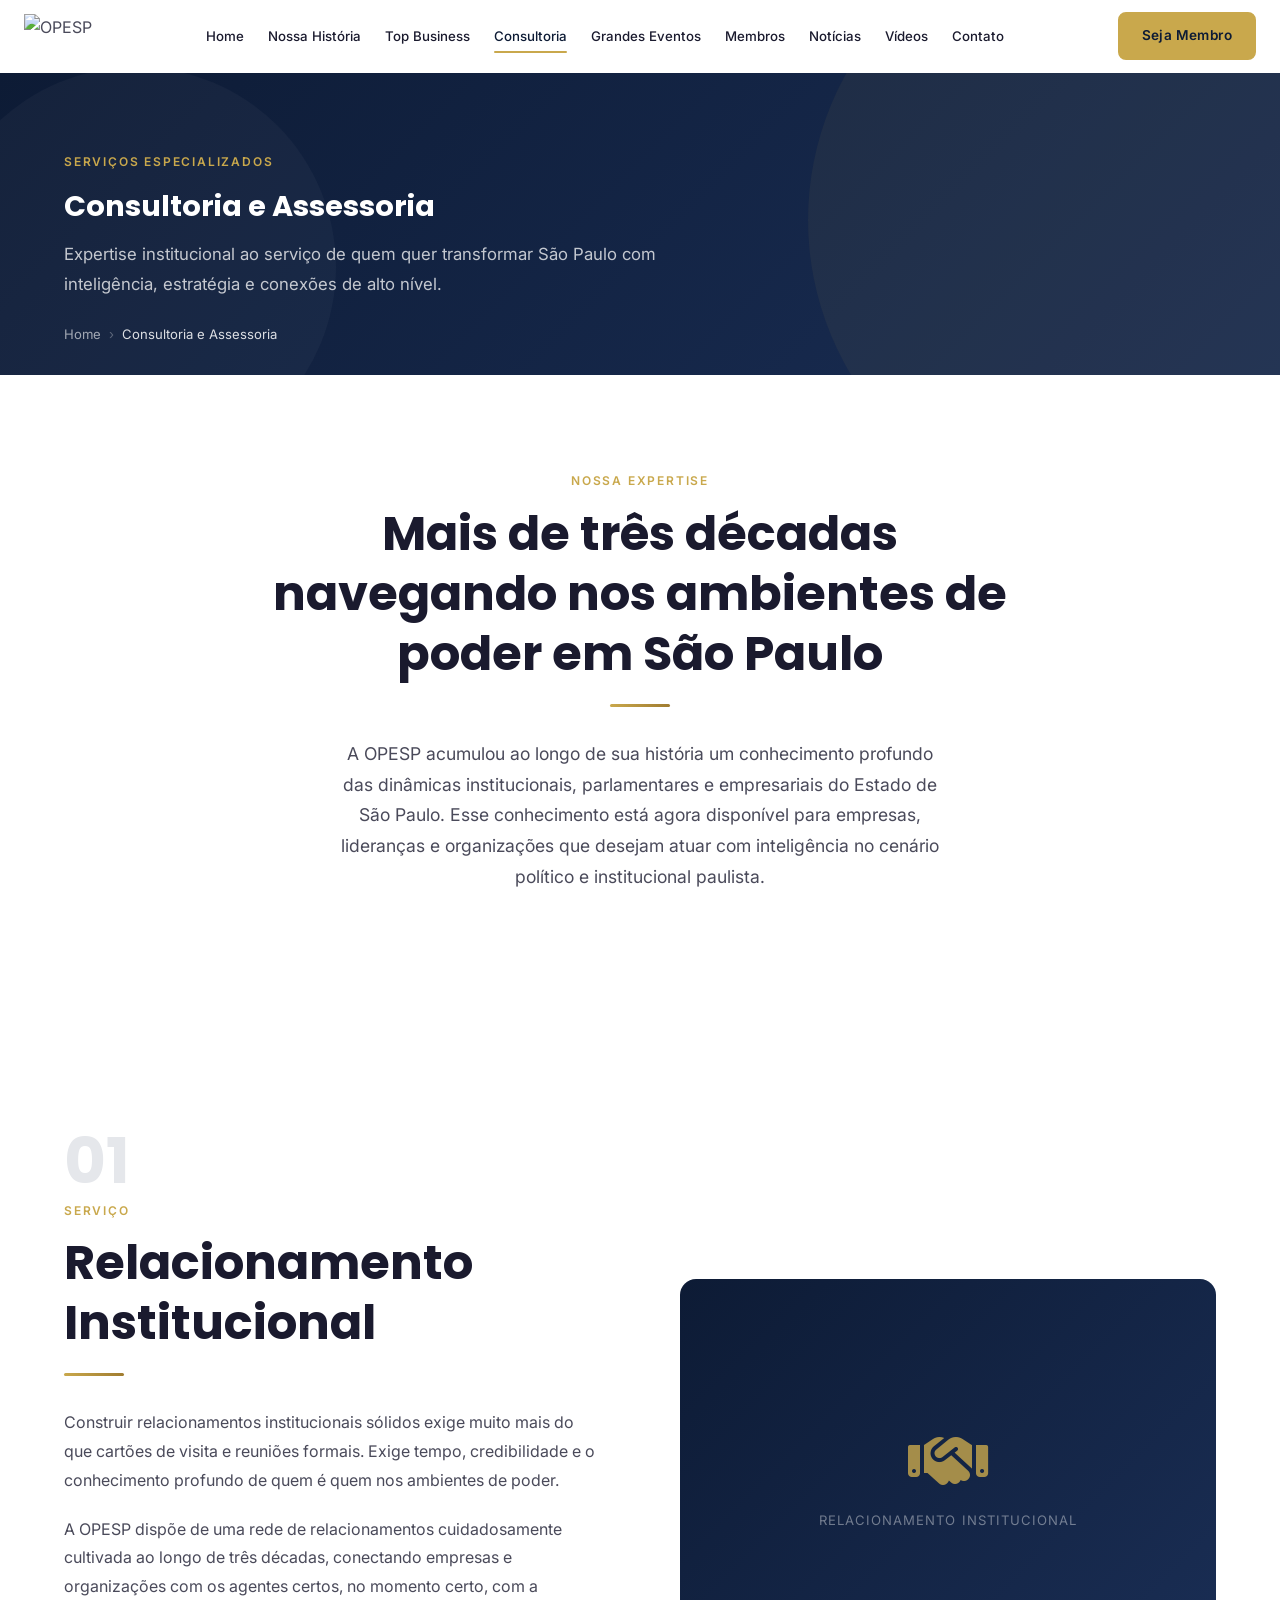
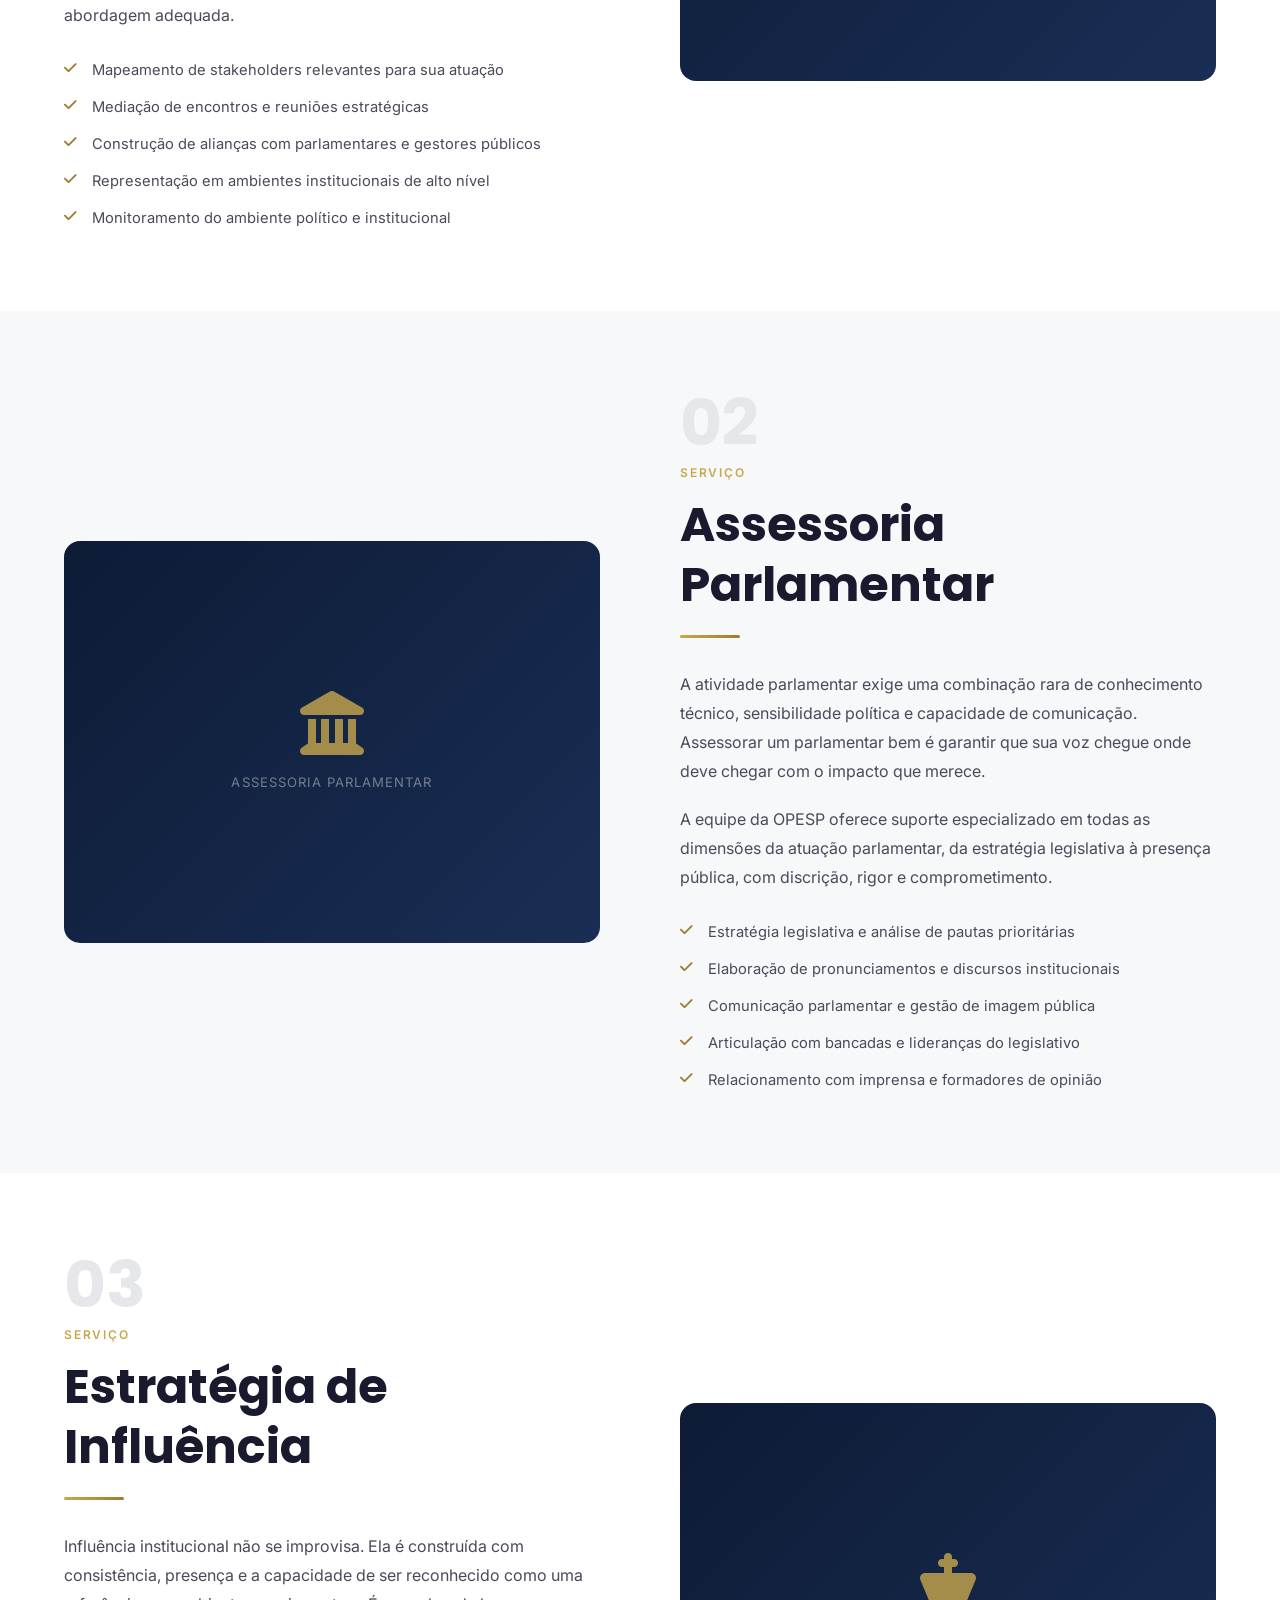
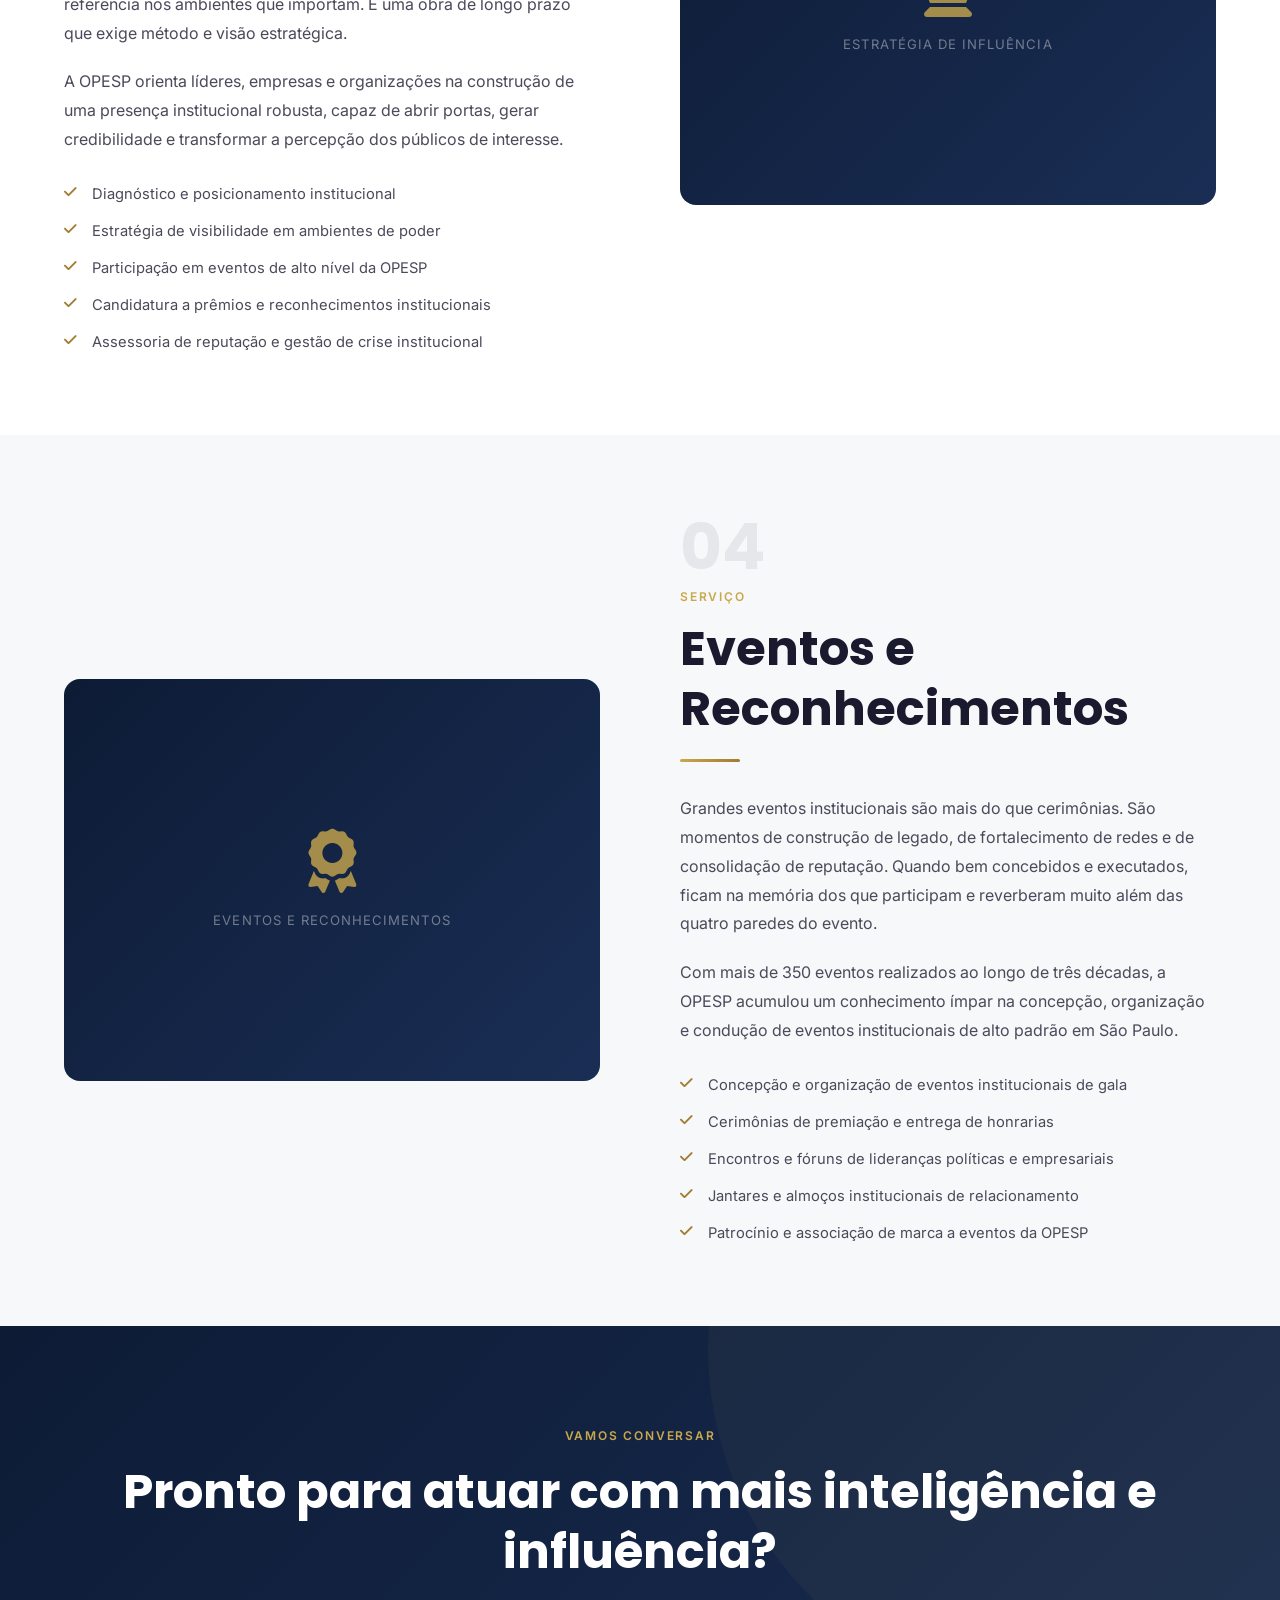
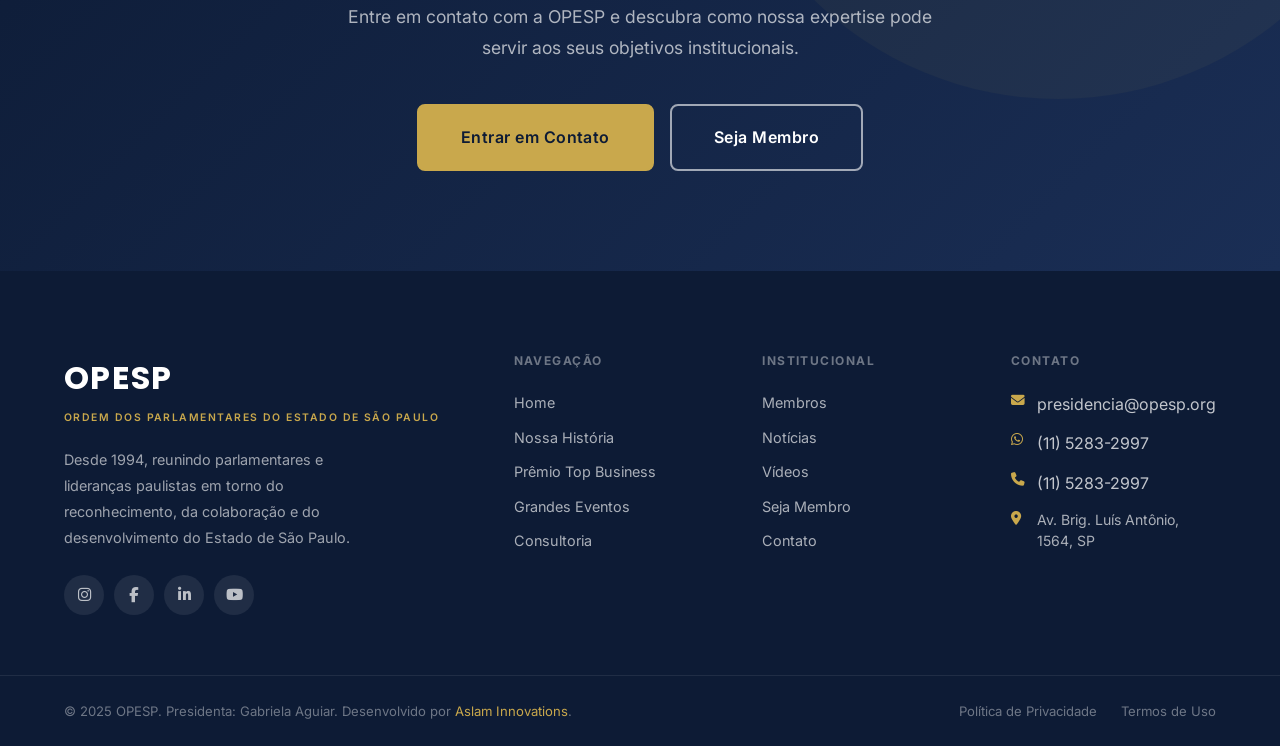
==== commit 0c1c0529: "Apply comprehensive HTML updates across all pages - Replace Playfair Display font with Poppins in al" ====
--- a/consultoria.html
+++ b/consultoria.html
@@ -7,7 +7,9 @@
   <meta name="description" content="A OPESP oferece serviços especializados de relacionamento institucional, assessoria parlamentar, estratégia de influência e organização de eventos." />
   <link rel="preconnect" href="https://fonts.googleapis.com" />
   <link rel="preconnect" href="https://fonts.gstatic.com" crossorigin />
-  <link href="https://fonts.googleapis.com/css2?family=Playfair+Display:wght@400;600;700&family=Inter:wght@300;400;500;600&display=swap" rel="stylesheet" />
+  <link href="https://fonts.googleapis.com/css2?family=Poppins:wght@300;400;500;600;700&family=Inter:wght@300;400;500;600;700&display=swap" rel="stylesheet" />
+  <link rel="icon" type="image/x-icon" href="images/favicon.ico" />
+  <link rel="icon" type="image/png" href="images/favicon.png" />
   <link rel="stylesheet" href="https://cdnjs.cloudflare.com/ajax/libs/font-awesome/6.5.0/css/all.min.css" />
   <link rel="stylesheet" href="css/styles.css" />
 </head>
@@ -17,10 +19,7 @@
   <nav class="navbar" id="navbar" role="navigation" aria-label="Navegação principal">
     <div class="navbar-inner">
       <a href="index.html" class="navbar-logo" aria-label="OPESP - Página inicial">
-        <div class="navbar-logo-badge">
-          <span class="navbar-logo-text">OPESP</span>
-          <span class="navbar-logo-sub">Estado de São Paulo</span>
-        </div>
+        <img src="images/logo.png" alt="OPESP" class="nav__logo-img" />
       </a>
       <div class="navbar-links">
         <a href="index.html">Home</a>
@@ -31,7 +30,6 @@
         <a href="membros.html">Membros</a>
         <a href="noticias.html">Notícias</a>
         <a href="videos.html">Vídeos</a>
-        <a href="parcerias.html">Parcerias</a>
         <a href="contato.html">Contato</a>
       </div>
       <div class="navbar-actions">
@@ -53,7 +51,6 @@
     <a href="membros.html">Membros</a>
     <a href="noticias.html">Notícias</a>
     <a href="videos.html">Vídeos</a>
-    <a href="parcerias.html">Parcerias</a>
     <a href="contato.html">Contato</a>
     <a href="seja-membro.html" class="btn btn-gold">Seja Membro</a>
   </div>
@@ -256,7 +253,6 @@
             <a href="membros.html">Membros</a>
             <a href="noticias.html">Notícias</a>
             <a href="videos.html">Vídeos</a>
-            <a href="parcerias.html">Parcerias</a>
             <a href="seja-membro.html">Seja Membro</a>
             <a href="contato.html">Contato</a>
           </div>
@@ -266,15 +262,19 @@
           <div class="footer-contact-info">
             <div class="footer-contact-item">
               <i class="fa-solid fa-envelope"></i>
-              <span>contato@opesp.org.br</span>
+              <a href="mailto:presidencia@opesp.org" style="color:inherit;">presidencia@opesp.org</a>
             </div>
             <div class="footer-contact-item">
               <i class="fa-brands fa-whatsapp"></i>
-              <span>WhatsApp disponível</span>
+              <a href="https://wa.me/551152832997" target="_blank" rel="noopener" style="color:inherit;">(11) 5283-2997</a>
+            </div>
+            <div class="footer-contact-item">
+              <i class="fa-solid fa-phone"></i>
+              <a href="tel:+551152832997" style="color:inherit;">(11) 5283-2997</a>
             </div>
             <div class="footer-contact-item">
               <i class="fa-solid fa-location-dot"></i>
-              <span>São Paulo, SP</span>
+              <span>Av. Brig. Luís Antônio, 1564, SP</span>
             </div>
           </div>
         </div>
--- a/css/styles.css
+++ b/css/styles.css
@@ -25,7 +25,8 @@
   --section-dark: #0D1B35;
   --section-dark-text: #F1F5F9;
 
-  --font-serif: 'Playfair Display', Georgia, serif;
+  --font-display: 'Poppins', Arial, sans-serif;
+  --font-body: 'Inter', Arial, sans-serif;
   --font-sans: 'Inter', -apple-system, BlinkMacSystemFont, sans-serif;
 
   --radius: 8px;
@@ -80,7 +81,7 @@
 }
 
 h1, h2, h3, h4, h5, h6 {
-  font-family: var(--font-serif);
+  font-family: var(--font-display);
   color: var(--text-dark);
   line-height: 1.25;
   font-weight: 700;
@@ -121,7 +122,7 @@
 }
 
 .section-title {
-  font-family: var(--font-serif);
+  font-family: var(--font-display);
   font-size: clamp(2rem, 4vw, 3rem);
   font-weight: 700;
   color: var(--text-dark);
@@ -272,8 +273,14 @@
   text-decoration: none;
 }
 
+.nav__logo-img {
+  height: 45px;
+  width: auto;
+  display: block;
+}
+
 .navbar-logo-text {
-  font-family: var(--font-serif);
+  font-family: var(--font-display);
   font-size: 1.75rem;
   font-weight: 700;
   color: var(--navy);
@@ -471,7 +478,7 @@
 }
 
 .hero-title {
-  font-family: var(--font-serif);
+  font-family: var(--font-display);
   font-size: clamp(2.4rem, 5.5vw, 4.2rem);
   font-weight: 700;
   color: #FFFFFF;
@@ -547,7 +554,7 @@
 }
 
 .stat-number {
-  font-family: var(--font-serif);
+  font-family: var(--font-display);
   font-size: clamp(2.2rem, 4vw, 3.2rem);
   font-weight: 700;
   color: var(--gold);
@@ -629,7 +636,7 @@
 }
 
 .card-title {
-  font-family: var(--font-serif);
+  font-family: var(--font-display);
   font-size: 1.25rem;
   font-weight: 700;
   color: var(--text-dark);
@@ -675,7 +682,7 @@
 }
 
 .profile-name {
-  font-family: var(--font-serif);
+  font-family: var(--font-display);
   font-size: 1.3rem;
   font-weight: 700;
   color: var(--text-dark);
@@ -724,43 +731,48 @@
 .timeline-section {
   padding: 96px 0;
   background: var(--bg-light);
-  overflow: hidden;
 }
 
 .timeline-wrapper {
+  padding: 40px 0 20px;
+}
+
+.timeline-track {
+  display: none;
+}
+
+.timeline-track-fill {
+  display: none;
+}
+
+.timeline-items {
+  display: grid;
+  grid-template-columns: repeat(4, 1fr);
+  gap: 1.5rem;
+  width: 100%;
   position: relative;
-  padding: 60px 0 20px;
-}
-
-.timeline-track {
+  z-index: 1;
+}
+
+.timeline-items::before {
+  content: '';
   position: absolute;
-  top: 60px;
+  top: 50%;
   left: 0;
   right: 0;
   height: 2px;
-  background: var(--border-dark);
+  background: linear-gradient(to right, var(--gold), var(--gold-dark));
+  transform: translateY(-50%);
   z-index: 0;
 }
 
-.timeline-track-fill {
-  height: 100%;
-  background: linear-gradient(to right, var(--gold), var(--gold-dark));
-  width: 100%;
-}
-
-.timeline-items {
-  display: grid;
-  grid-template-columns: repeat(4, 1fr);
-  gap: 0;
-  position: relative;
-  z-index: 1;
-}
-
 .timeline-item {
   display: flex;
   flex-direction: column;
   align-items: center;
-  padding: 0 16px;
+  padding: 0;
+  min-width: unset;
+  justify-content: flex-start;
 }
 
 .timeline-dot-wrapper {
@@ -770,7 +782,8 @@
   justify-content: center;
   width: 52px;
   height: 52px;
-  margin-bottom: 24px;
+  margin: 1rem 0;
+  flex-shrink: 0;
 }
 
 .timeline-dot {
@@ -790,8 +803,8 @@
 }
 
 .timeline-year {
-  font-family: var(--font-serif);
-  font-size: 1.5rem;
+  font-family: var(--font-display);
+  font-size: 1.2rem;
   font-weight: 700;
   color: var(--gold-dark);
   margin-bottom: 4px;
@@ -802,10 +815,12 @@
   background: var(--bg-white);
   border: 1px solid var(--border);
   border-radius: var(--radius-lg);
-  padding: 28px;
+  padding: 1rem;
   text-align: center;
   box-shadow: var(--shadow-sm);
   transition: transform var(--transition), box-shadow var(--transition);
+  font-size: 0.9rem;
+  width: 100%;
 }
 
 .timeline-item:hover .timeline-card {
@@ -814,7 +829,7 @@
 }
 
 .timeline-name {
-  font-family: var(--font-serif);
+  font-family: var(--font-display);
   font-size: 1.05rem;
   font-weight: 700;
   color: var(--text-dark);
@@ -854,8 +869,16 @@
    ============================================================ */
 .gallery-grid {
   display: grid;
-  grid-template-columns: repeat(4, 1fr);
-  gap: 20px;
+  grid-template-columns: repeat(5, 1fr);
+  gap: 16px;
+}
+
+.gallery-item__img {
+  width: 100%;
+  height: 200px;
+  object-fit: cover;
+  border-radius: 8px;
+  background: #F0F1F3;
 }
 
 .gallery-grid-3 {
@@ -960,7 +983,7 @@
 }
 
 .event-card-ph-title {
-  font-family: var(--font-serif);
+  font-family: var(--font-display);
   font-size: 0.9rem;
   font-weight: 700;
   color: var(--text-dark);
@@ -972,7 +995,8 @@
    ============================================================ */
 .page-banner {
   background: linear-gradient(135deg, var(--navy) 0%, var(--navy-mid) 100%);
-  padding: 120px 0 64px;
+  padding: 80px 0 30px;
+  min-height: unset;
   position: relative;
   overflow: hidden;
   margin-top: 72px;
@@ -1015,8 +1039,8 @@
 }
 
 .page-banner-title {
-  font-family: var(--font-serif);
-  font-size: clamp(2rem, 4vw, 3.2rem);
+  font-family: var(--font-display);
+  font-size: clamp(1.6rem, 3vw, 1.8rem);
   font-weight: 700;
   color: #FFFFFF;
   margin-bottom: 16px;
@@ -1073,7 +1097,7 @@
 }
 
 .notice-card-title {
-  font-family: var(--font-serif);
+  font-family: var(--font-display);
   font-size: 1.1rem;
   font-weight: 700;
   color: var(--text-dark);
@@ -1115,13 +1139,13 @@
   display: flex;
   align-items: center;
   justify-content: center;
-  font-family: var(--font-serif);
+  font-family: var(--font-display);
   font-size: 1rem;
   font-weight: 700;
 }
 
 .objective-content h4 {
-  font-family: var(--font-serif);
+  font-family: var(--font-display);
   font-size: 1.05rem;
   font-weight: 700;
   color: var(--text-dark);
@@ -1187,7 +1211,7 @@
 }
 
 .video-card-title {
-  font-family: var(--font-serif);
+  font-family: var(--font-display);
   font-size: 1.05rem;
   font-weight: 700;
   color: var(--text-dark);
@@ -1257,7 +1281,7 @@
 }
 
 .news-card-title {
-  font-family: var(--font-serif);
+  font-family: var(--font-display);
   font-size: 1.1rem;
   font-weight: 700;
   color: var(--text-dark);
@@ -1322,8 +1346,33 @@
   color: rgba(255,255,255,0.5);
 }
 
+.member-card__photo {
+  width: 90px;
+  height: 90px;
+  border-radius: 50%;
+  overflow: hidden;
+  margin: 0 auto 16px;
+  border: 2px solid var(--border);
+}
+
+.member-card__photo img {
+  width: 100%;
+  height: 100%;
+  object-fit: cover;
+}
+
+.member-card__badge {
+  font-size: 0.7rem;
+  font-weight: 600;
+  letter-spacing: 0.08em;
+  text-transform: uppercase;
+  color: var(--gold-dark);
+  display: block;
+  margin-bottom: 4px;
+}
+
 .member-name {
-  font-family: var(--font-serif);
+  font-family: var(--font-display);
   font-size: 1.05rem;
   font-weight: 700;
   color: var(--text-dark);
@@ -1652,7 +1701,7 @@
 }
 
 .award-feature-title {
-  font-family: var(--font-serif);
+  font-family: var(--font-display);
   font-size: 1rem;
   font-weight: 700;
   color: #fff;
@@ -1718,7 +1767,7 @@
 .footer-brand {}
 
 .footer-logo {
-  font-family: var(--font-serif);
+  font-family: var(--font-display);
   font-size: 2rem;
   font-weight: 700;
   color: #fff;
@@ -1943,7 +1992,7 @@
 }
 
 .service-number {
-  font-family: var(--font-serif);
+  font-family: var(--font-display);
   font-size: 4rem;
   font-weight: 700;
   color: var(--border);
@@ -2016,7 +2065,7 @@
 }
 
 .benefit-content h4 {
-  font-family: var(--font-serif);
+  font-family: var(--font-display);
   font-size: 1rem;
   font-weight: 700;
   color: var(--text-dark);
@@ -2056,11 +2105,6 @@
 
   .timeline-items {
     grid-template-columns: repeat(2, 1fr);
-    gap: 40px;
-  }
-
-  .timeline-track {
-    display: none;
   }
 }
 
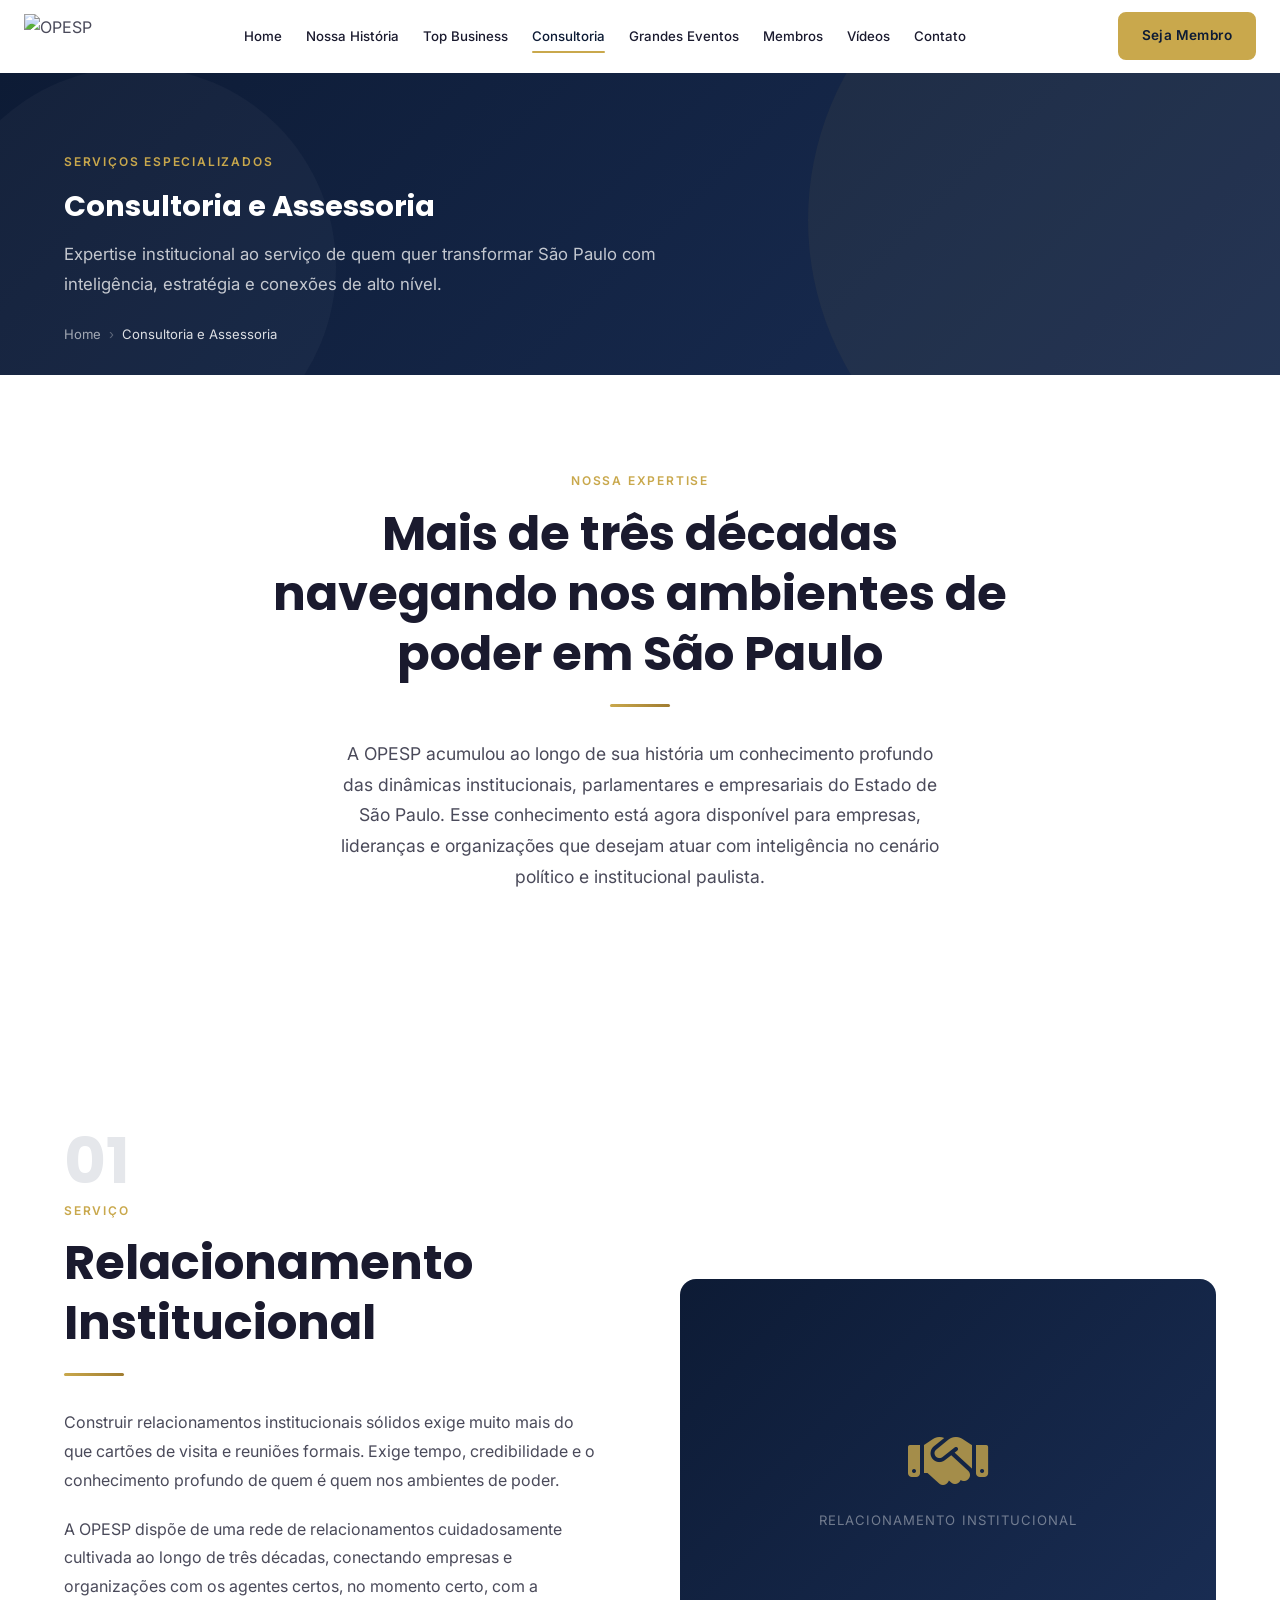
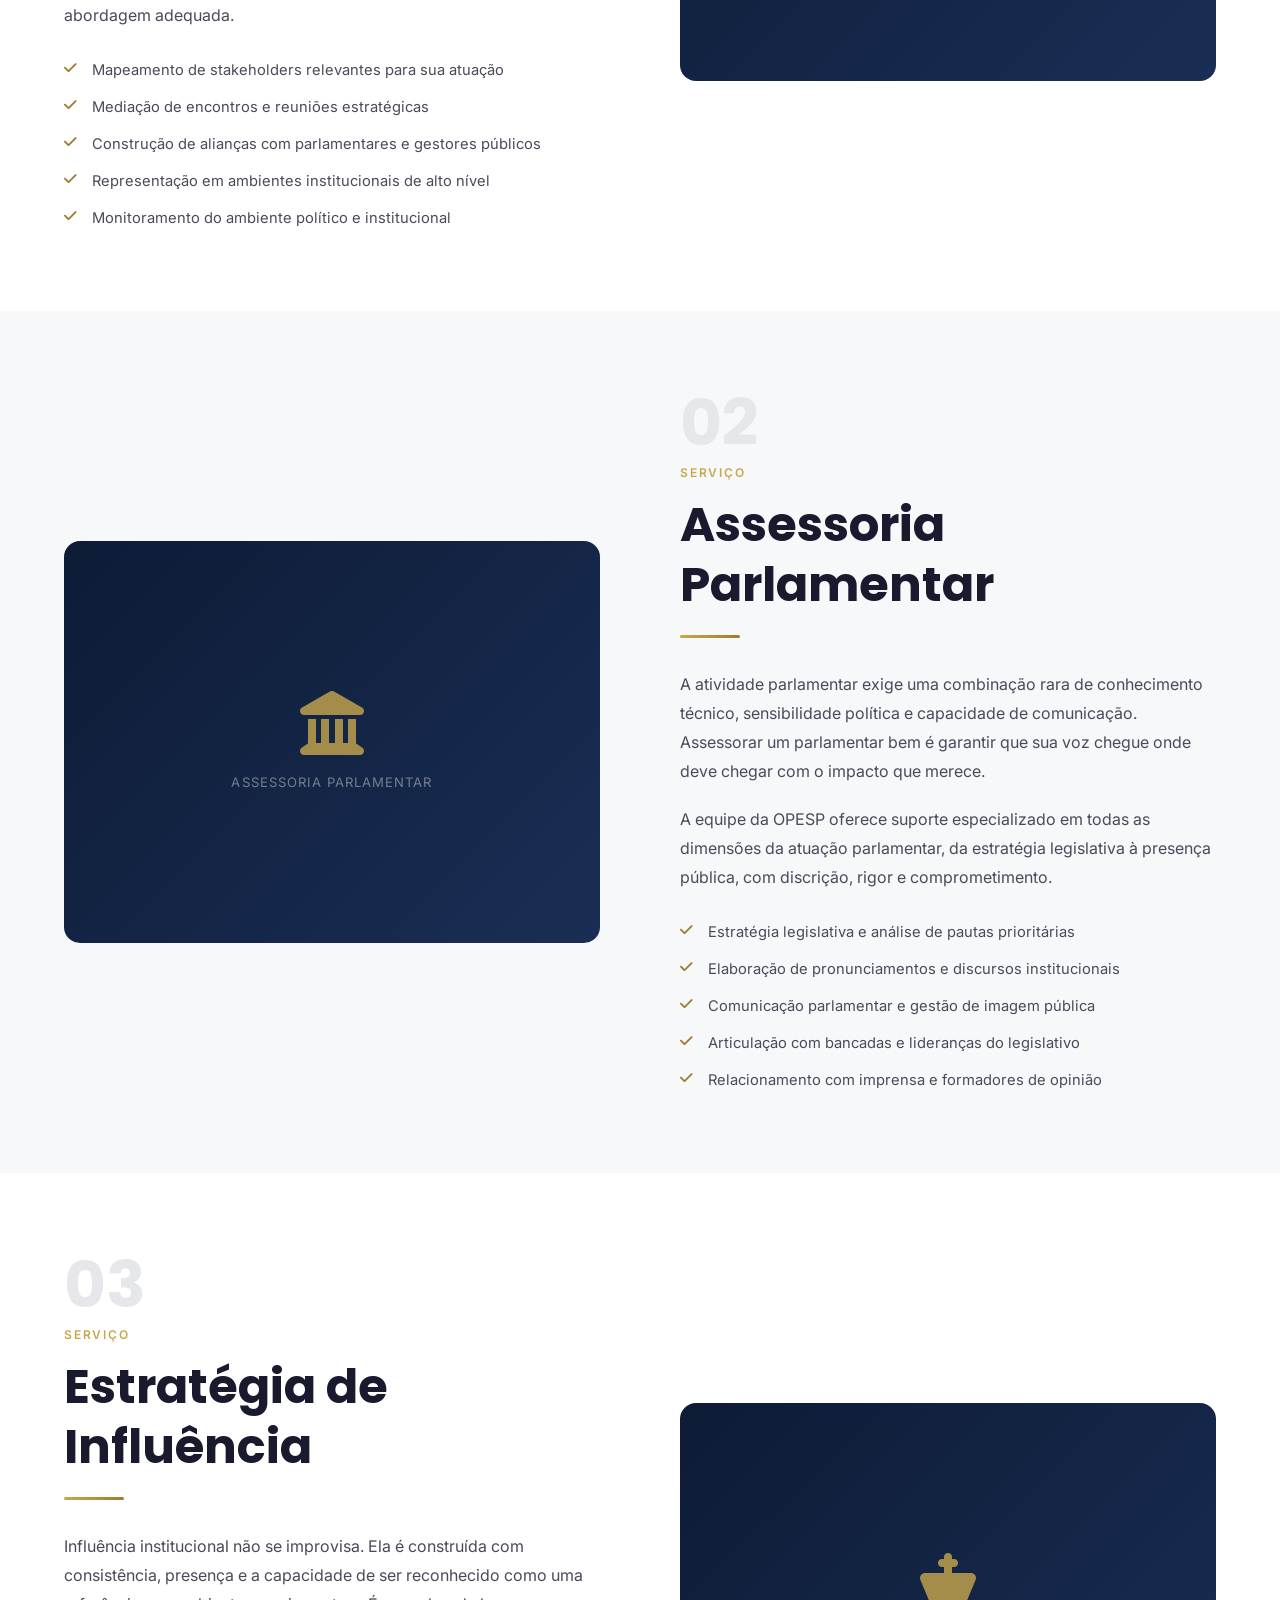
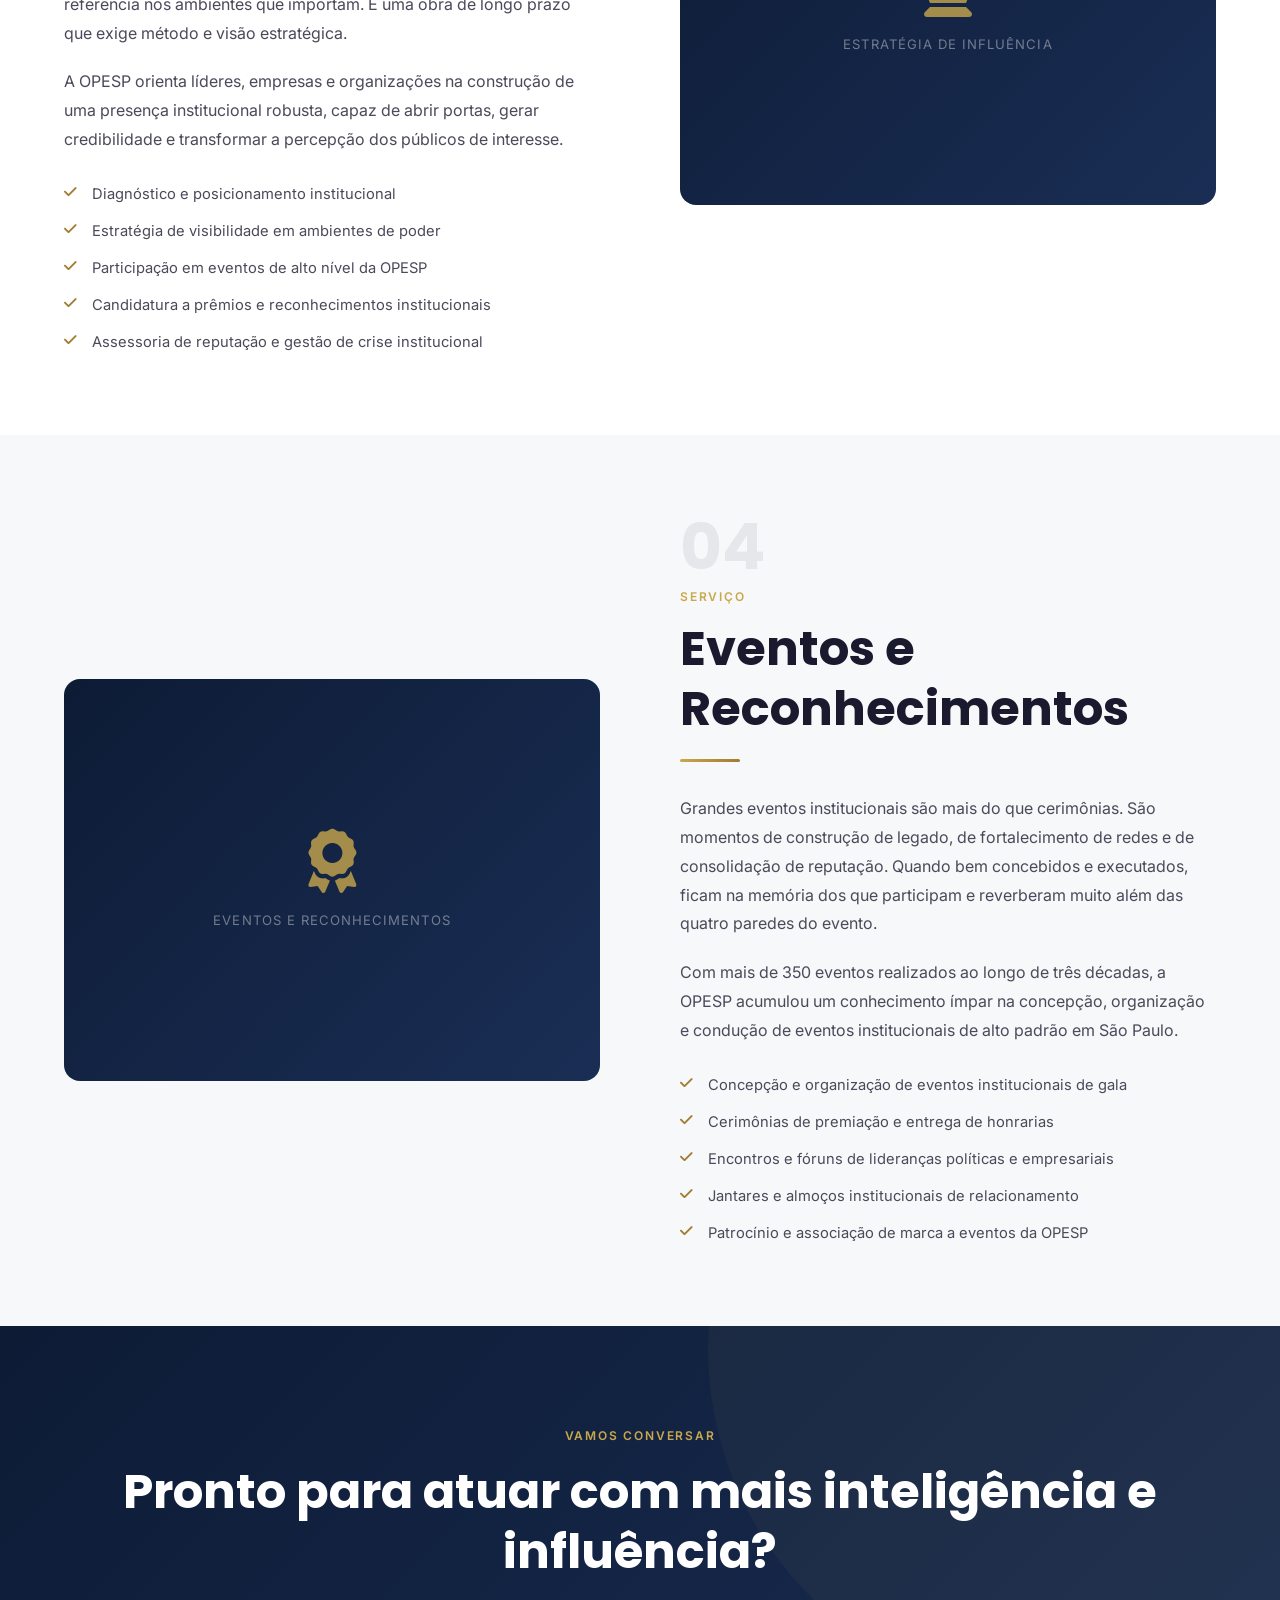
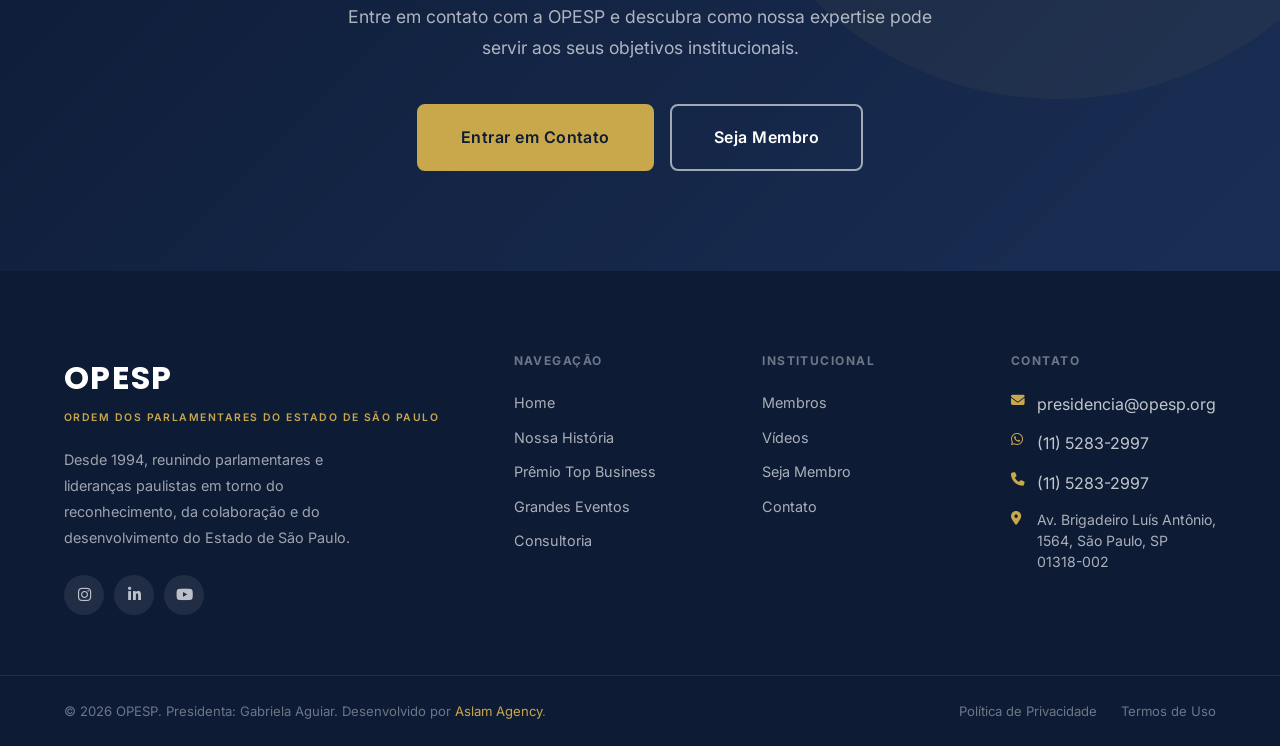
==== commit 3f3498c2: "AJUSTES FINAIS PARTE 2: remove noticias, 43 membros reais, footer atualizado, sem Facebook Agent-Log" ====
--- a/consultoria.html
+++ b/consultoria.html
@@ -28,7 +28,6 @@
         <a href="consultoria.html" class="active">Consultoria</a>
         <a href="eventos.html">Grandes Eventos</a>
         <a href="membros.html">Membros</a>
-        <a href="noticias.html">Notícias</a>
         <a href="videos.html">Vídeos</a>
         <a href="contato.html">Contato</a>
       </div>
@@ -49,7 +48,6 @@
     <a href="consultoria.html" class="active">Consultoria</a>
     <a href="eventos.html">Grandes Eventos</a>
     <a href="membros.html">Membros</a>
-    <a href="noticias.html">Notícias</a>
     <a href="videos.html">Vídeos</a>
     <a href="contato.html">Contato</a>
     <a href="seja-membro.html" class="btn btn-gold">Seja Membro</a>
@@ -231,10 +229,9 @@
           <span class="footer-logo-sub">Ordem dos Parlamentares do Estado de São Paulo</span>
           <p class="footer-desc">Desde 1994, reunindo parlamentares e lideranças paulistas em torno do reconhecimento, da colaboração e do desenvolvimento do Estado de São Paulo.</p>
           <div class="footer-social">
-            <a href="#" aria-label="Instagram"><i class="fa-brands fa-instagram"></i></a>
-            <a href="#" aria-label="Facebook"><i class="fa-brands fa-facebook-f"></i></a>
-            <a href="#" aria-label="LinkedIn"><i class="fa-brands fa-linkedin-in"></i></a>
-            <a href="#" aria-label="YouTube"><i class="fa-brands fa-youtube"></i></a>
+            <a href="https://www.instagram.com/ordemdosparlamentaressp" target="_blank" rel="noopener" aria-label="Instagram"><i class="fa-brands fa-instagram"></i></a>
+            <a href="https://www.linkedin.com/company/opesp/" target="_blank" rel="noopener" aria-label="LinkedIn"><i class="fa-brands fa-linkedin-in"></i></a>
+            <a href="https://www.youtube.com/@ORDEMDOSPARLAMENTARESDESP" target="_blank" rel="noopener" aria-label="YouTube"><i class="fa-brands fa-youtube"></i></a>
           </div>
         </div>
         <div>
@@ -251,7 +248,6 @@
           <p class="footer-col-title">Institucional</p>
           <div class="footer-links">
             <a href="membros.html">Membros</a>
-            <a href="noticias.html">Notícias</a>
             <a href="videos.html">Vídeos</a>
             <a href="seja-membro.html">Seja Membro</a>
             <a href="contato.html">Contato</a>
@@ -274,7 +270,7 @@
             </div>
             <div class="footer-contact-item">
               <i class="fa-solid fa-location-dot"></i>
-              <span>Av. Brig. Luís Antônio, 1564, SP</span>
+              <span>Av. Brigadeiro Luís Antônio, 1564, São Paulo, SP 01318-002</span>
             </div>
           </div>
         </div>
@@ -283,7 +279,7 @@
     <div class="footer-bottom">
       <div class="container">
         <div class="footer-bottom-inner">
-          <p class="footer-copyright">&copy; 2025 OPESP. Presidenta: Gabriela Aguiar. Desenvolvido por <a href="#">Aslam Innovations</a>.</p>
+          <p class="footer-copyright">&copy; 2026 OPESP. Presidenta: Gabriela Aguiar. Desenvolvido por <a href="https://aslam.agency/" target="_blank" rel="noopener">Aslam Agency</a>.</p>
           <div class="footer-legal">
             <a href="#">Política de Privacidade</a>
             <a href="#">Termos de Uso</a>
--- a/css/styles.css
+++ b/css/styles.css
@@ -52,7 +52,7 @@
 }
 
 body {
-  font-family: var(--font-sans);
+  font-family: var(--font-body);
   font-size: 1rem;
   line-height: 1.7;
   color: var(--text-body);
@@ -754,17 +754,6 @@
   z-index: 1;
 }
 
-.timeline-items::before {
-  content: '';
-  position: absolute;
-  top: 50%;
-  left: 0;
-  right: 0;
-  height: 2px;
-  background: linear-gradient(to right, var(--gold), var(--gold-dark));
-  transform: translateY(-50%);
-  z-index: 0;
-}
 
 .timeline-item {
   display: flex;
@@ -879,6 +868,22 @@
   object-fit: cover;
   border-radius: 8px;
   background: #F0F1F3;
+}
+
+.evento-section,
+.edicao-section {
+  margin-bottom: 3rem;
+}
+
+.evento-title,
+.edicao-title {
+  font-family: var(--font-display);
+  font-size: 1.2rem;
+  font-weight: 700;
+  color: var(--text-dark);
+  margin-bottom: 1rem;
+  padding-bottom: 0.5rem;
+  border-bottom: 2px solid var(--gold);
 }
 
 .gallery-grid-3 {
@@ -1361,6 +1366,18 @@
   object-fit: cover;
 }
 
+.member-card__photo.no-photo {
+  background: var(--navy);
+  display: flex;
+  align-items: center;
+  justify-content: center;
+  color: var(--gold);
+  font-size: 1.5rem;
+  font-weight: 700;
+  font-family: var(--font-display);
+  overflow: visible;
+}
+
 .member-card__badge {
   font-size: 0.7rem;
   font-weight: 600;
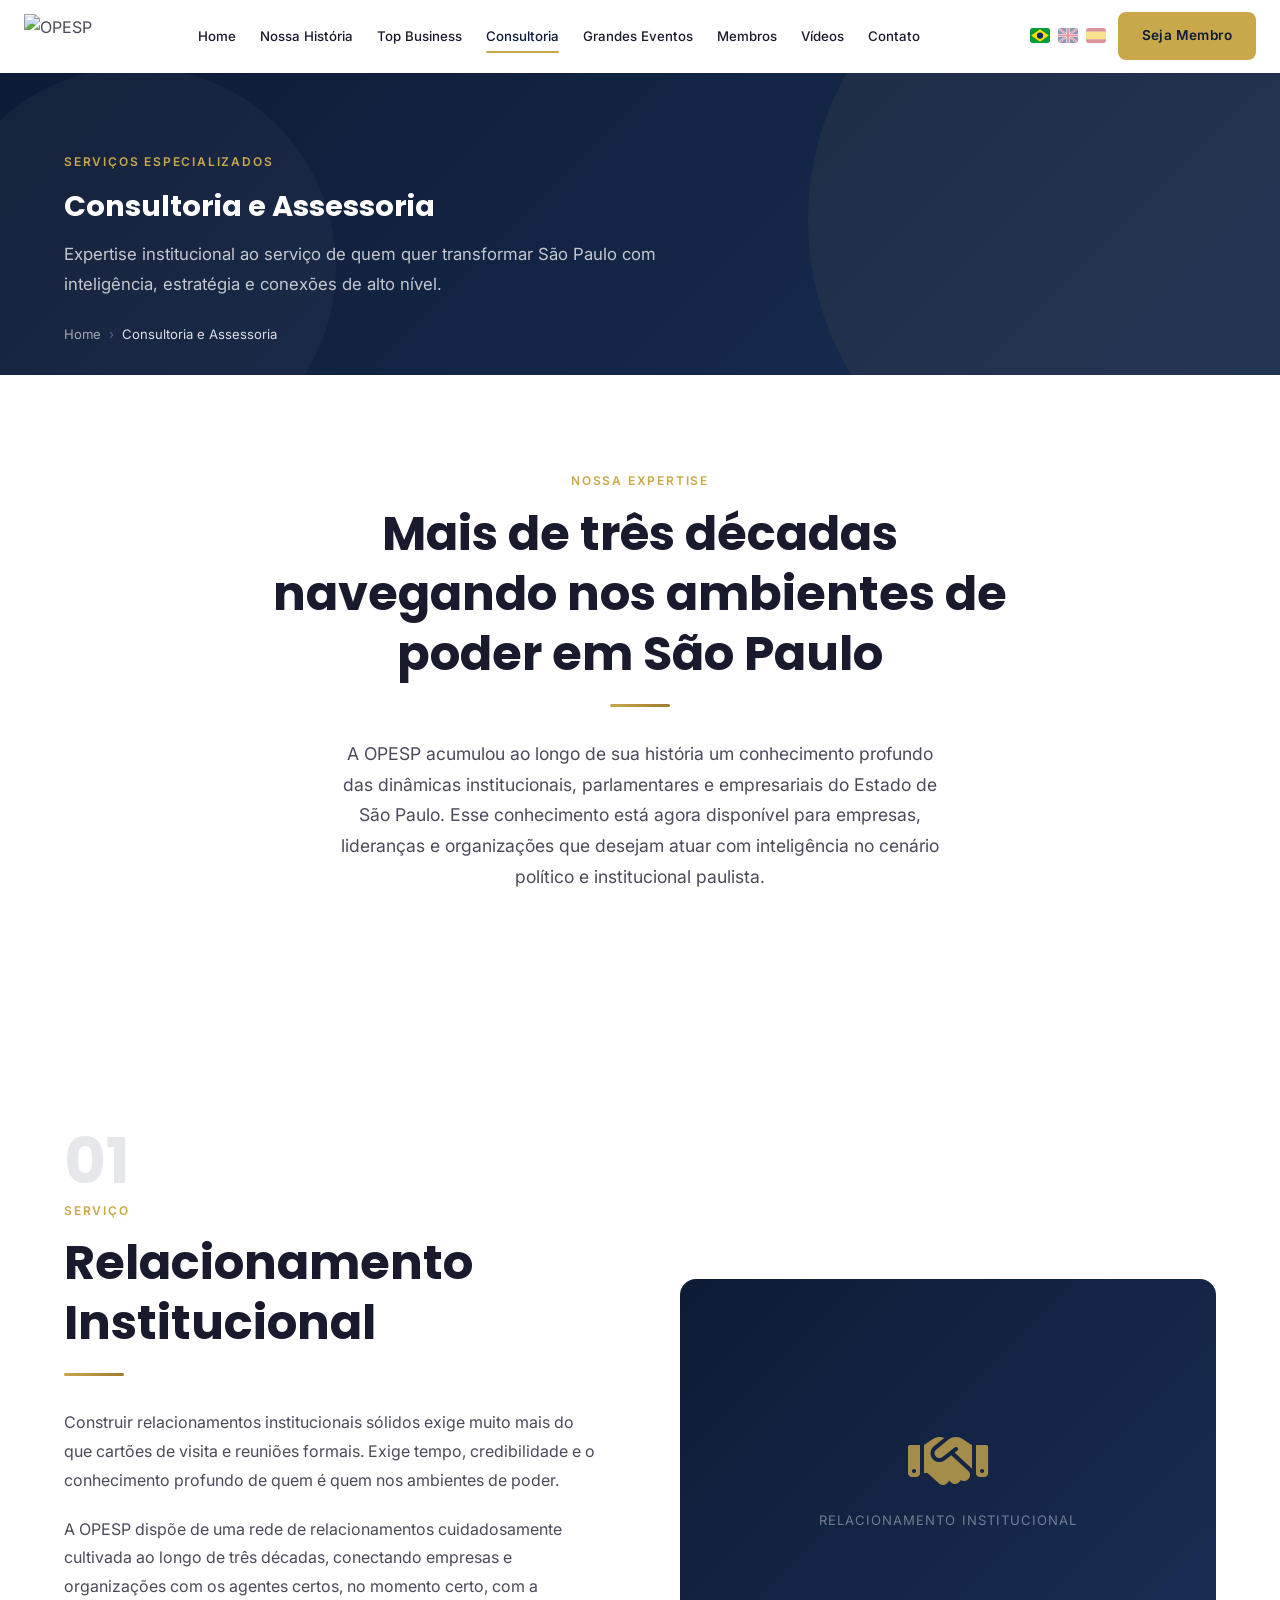
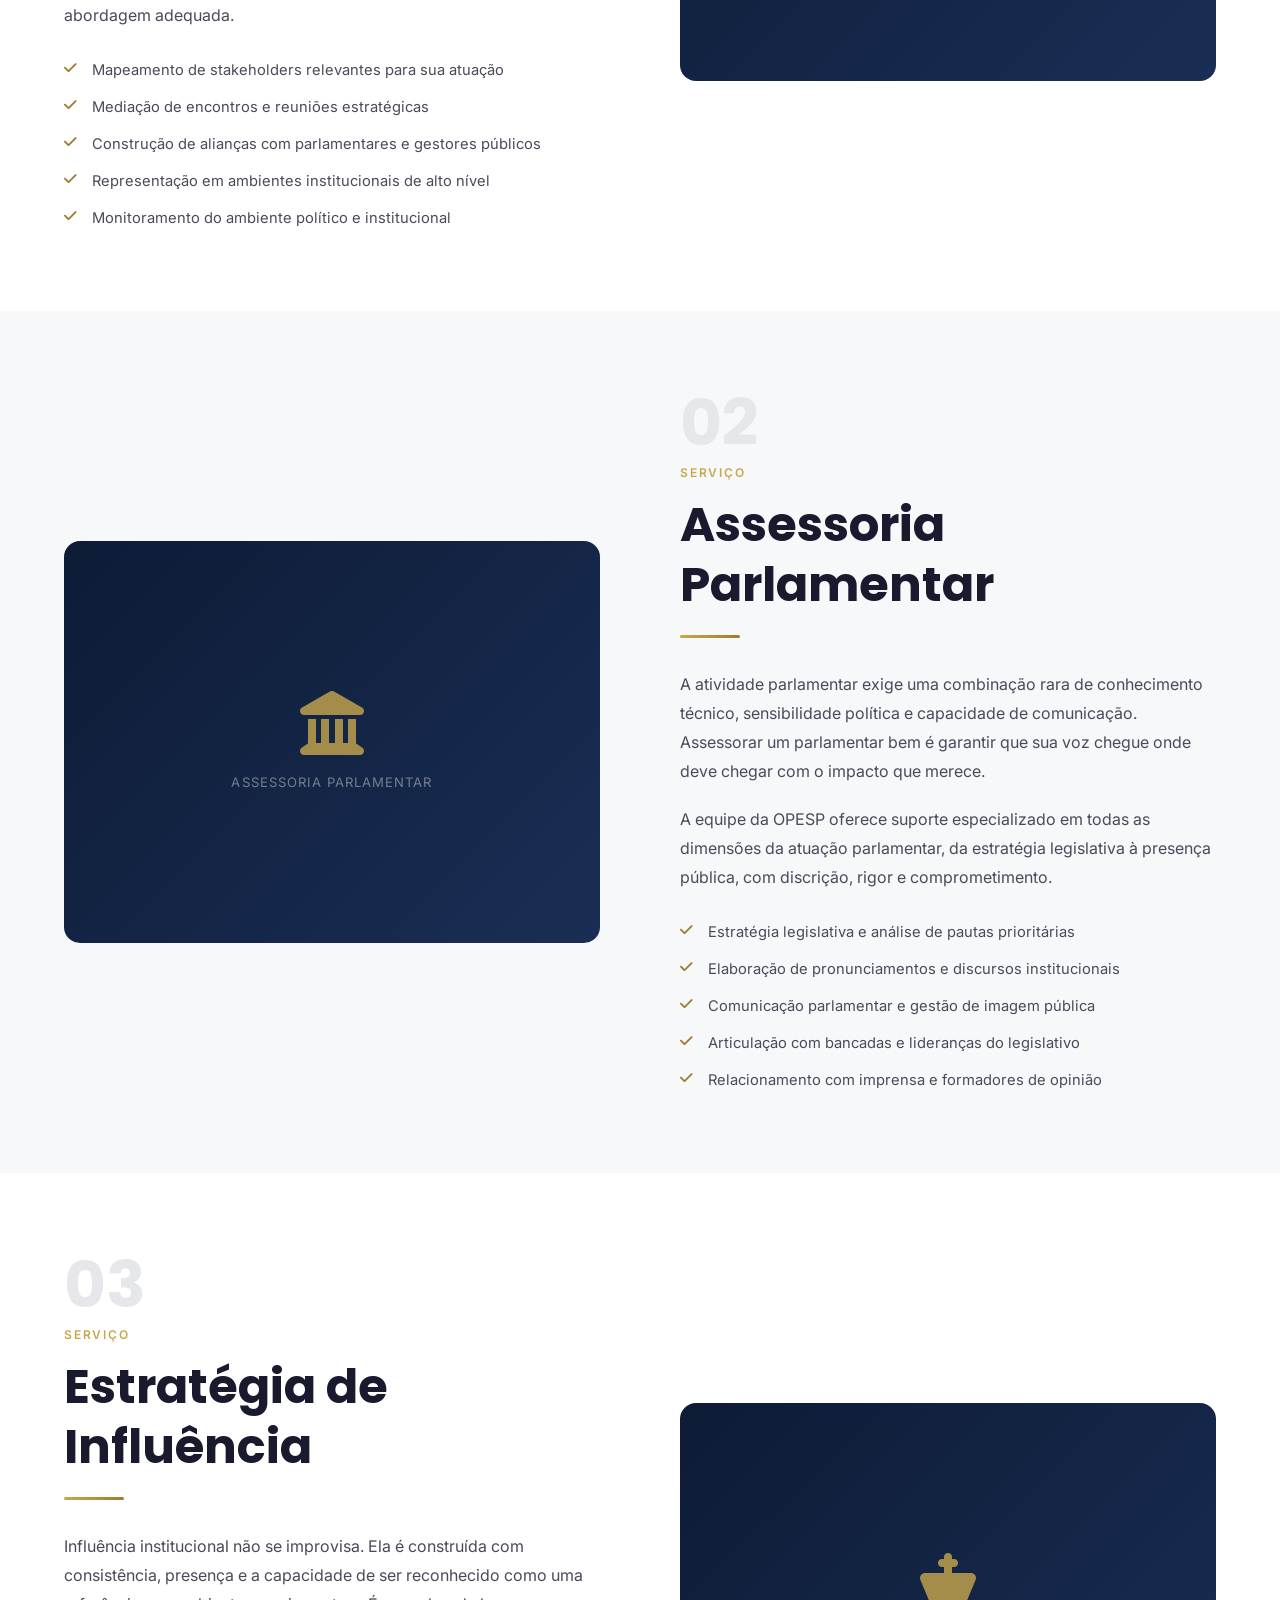
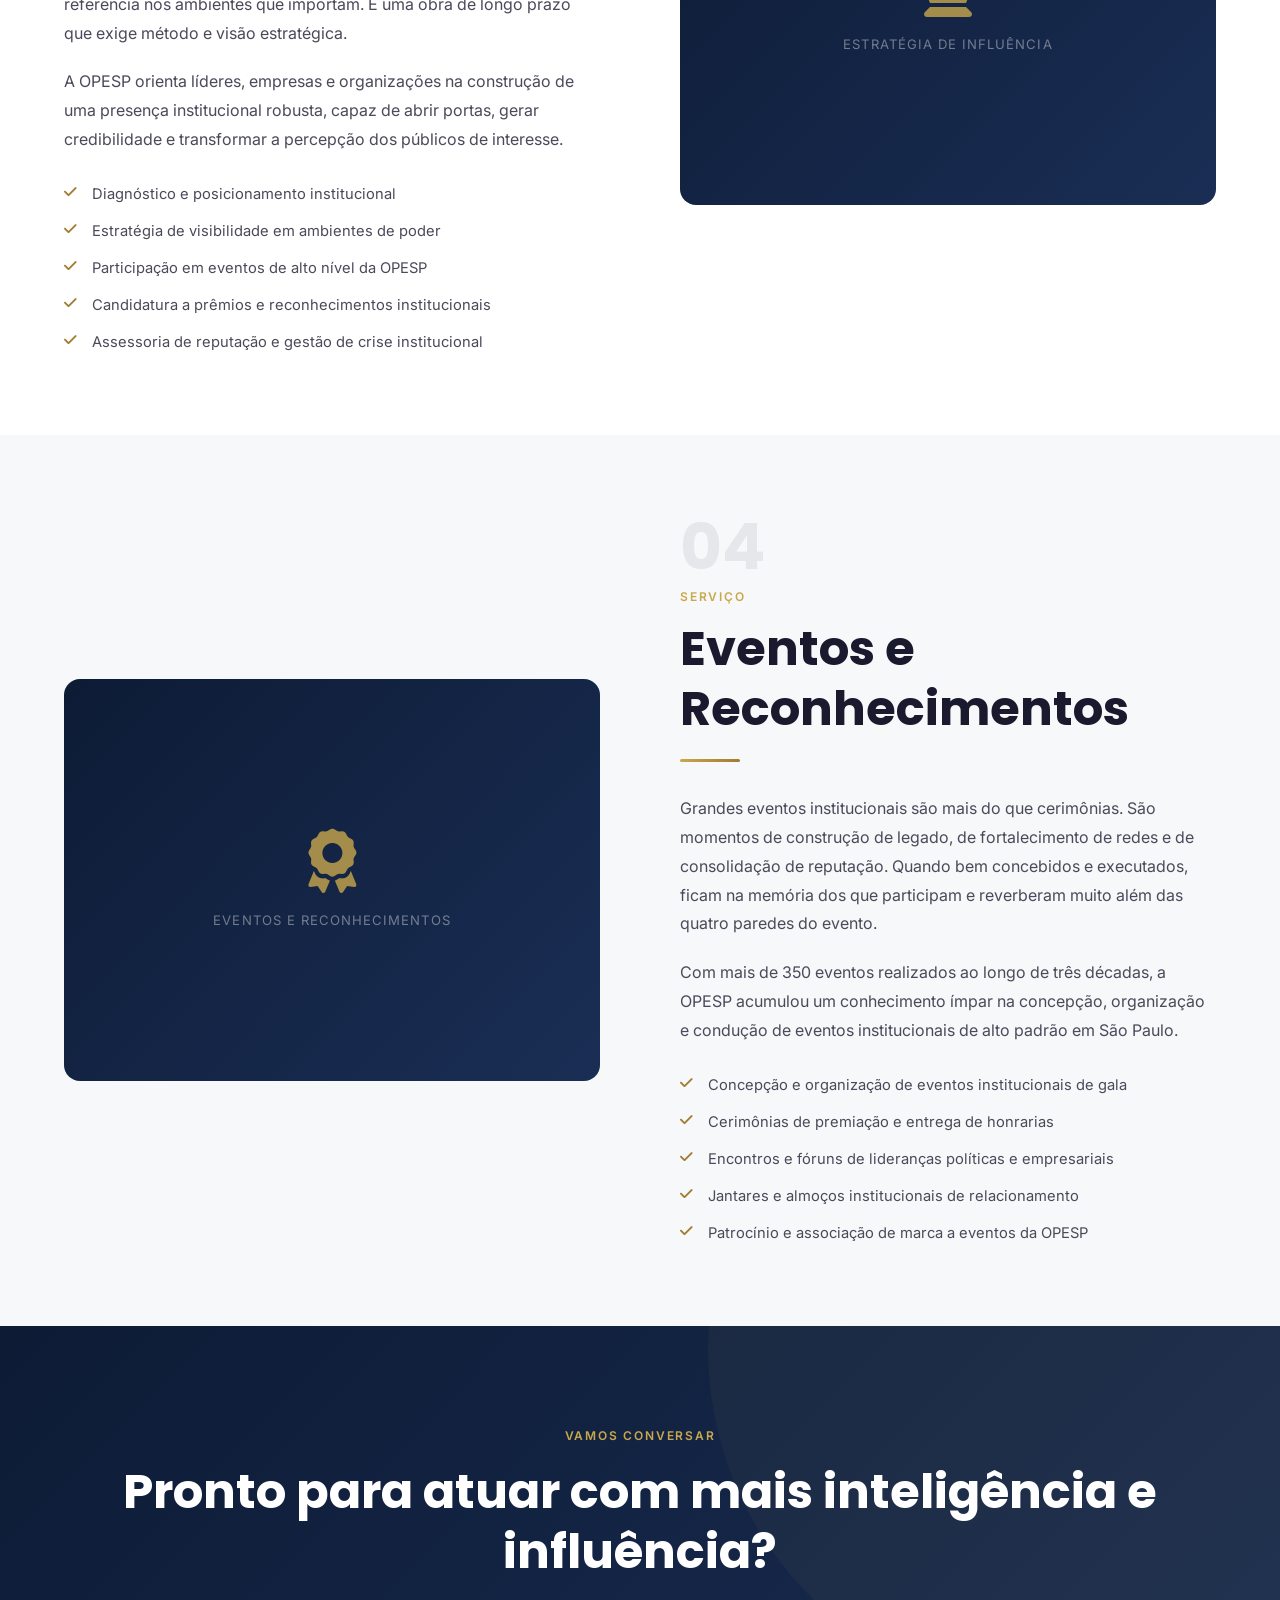
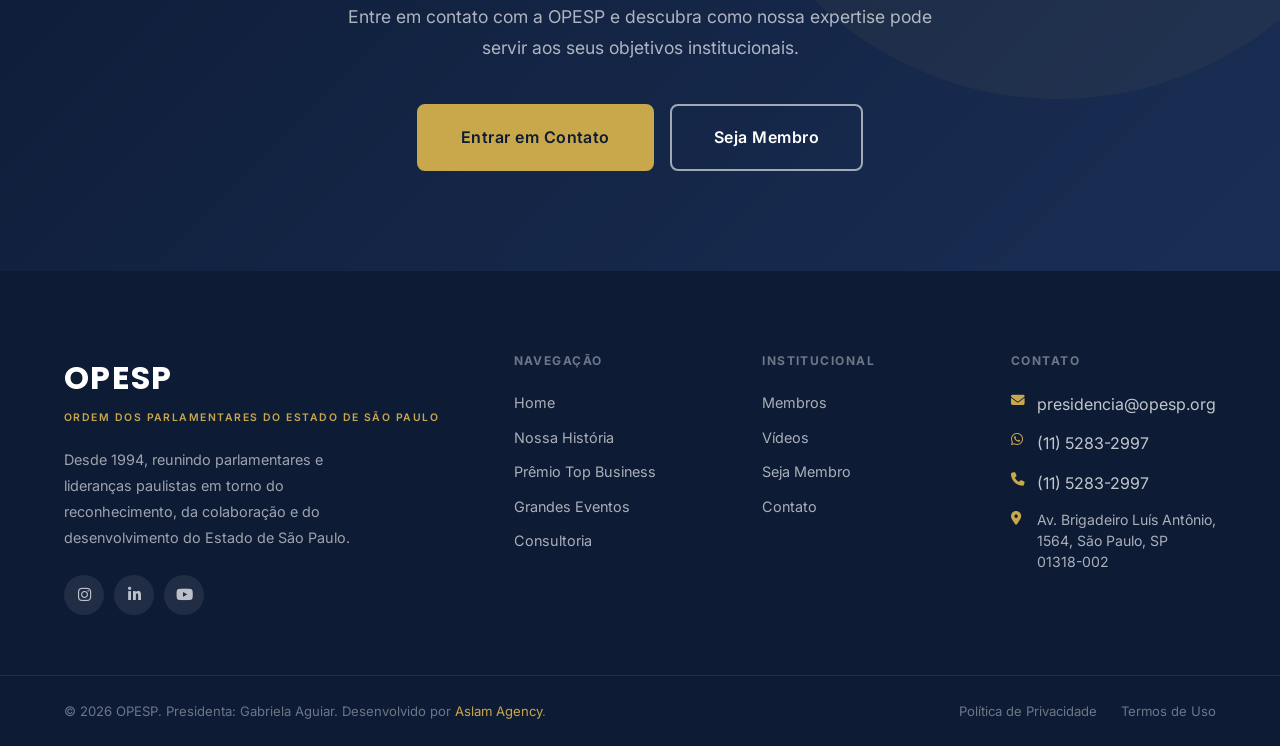
==== commit 821e990f: "Add lang-switcher flags, fix member cards 3-line layout, fix punctuation Agent-Logs-Url: https://git" ====
--- a/consultoria.html
+++ b/consultoria.html
@@ -32,6 +32,17 @@
         <a href="contato.html">Contato</a>
       </div>
       <div class="navbar-actions">
+        <div class="lang-switcher">
+          <a href="#" class="lang-switcher__item active" data-lang="pt" title="Português" onclick="setLang(this); return false;">
+            <svg class="lang-flag" viewBox="0 0 640 480" width="20" height="15"><rect width="640" height="480" fill="#009c3b"/><polygon points="320,40 600,240 320,440 40,240" fill="#ffdf00"/><circle cx="320" cy="240" r="100" fill="#002776"/></svg>
+          </a>
+          <a href="#" class="lang-switcher__item" data-lang="en" title="English" onclick="setLang(this); return false;">
+            <svg class="lang-flag" viewBox="0 0 640 480" width="20" height="15"><rect width="640" height="480" fill="#012169"/><path d="M0,0 L640,480 M640,0 L0,480" stroke="#fff" stroke-width="60"/><path d="M0,0 L640,480 M640,0 L0,480" stroke="#C8102E" stroke-width="40"/><path d="M320,0 V480 M0,240 H640" stroke="#fff" stroke-width="100"/><path d="M320,0 V480 M0,240 H640" stroke="#C8102E" stroke-width="60"/></svg>
+          </a>
+          <a href="#" class="lang-switcher__item" data-lang="es" title="Español" onclick="setLang(this); return false;">
+            <svg class="lang-flag" viewBox="0 0 640 480" width="20" height="15"><rect width="640" height="120" fill="#AA151B"/><rect y="120" width="640" height="240" fill="#F1BF00"/><rect y="360" width="640" height="120" fill="#AA151B"/></svg>
+          </a>
+        </div>
         <a href="seja-membro.html" class="btn btn-gold btn-sm">Seja Membro</a>
         <button class="navbar-hamburger" id="hamburger" aria-label="Menu" aria-expanded="false">
           <span></span><span></span><span></span>
@@ -51,6 +62,17 @@
     <a href="videos.html">Vídeos</a>
     <a href="contato.html">Contato</a>
     <a href="seja-membro.html" class="btn btn-gold">Seja Membro</a>
+    <div class="mobile-lang-switcher">
+      <a href="#" class="lang-switcher__item active" data-lang="pt" title="Português" onclick="setLang(this); return false;">
+        <svg class="lang-flag" viewBox="0 0 640 480" width="24" height="18"><rect width="640" height="480" fill="#009c3b"/><polygon points="320,40 600,240 320,440 40,240" fill="#ffdf00"/><circle cx="320" cy="240" r="100" fill="#002776"/></svg>
+      </a>
+      <a href="#" class="lang-switcher__item" data-lang="en" title="English" onclick="setLang(this); return false;">
+        <svg class="lang-flag" viewBox="0 0 640 480" width="24" height="18"><rect width="640" height="480" fill="#012169"/><path d="M0,0 L640,480 M640,0 L0,480" stroke="#fff" stroke-width="60"/><path d="M0,0 L640,480 M640,0 L0,480" stroke="#C8102E" stroke-width="40"/><path d="M320,0 V480 M0,240 H640" stroke="#fff" stroke-width="100"/><path d="M320,0 V480 M0,240 H640" stroke="#C8102E" stroke-width="60"/></svg>
+      </a>
+      <a href="#" class="lang-switcher__item" data-lang="es" title="Español" onclick="setLang(this); return false;">
+        <svg class="lang-flag" viewBox="0 0 640 480" width="24" height="18"><rect width="640" height="120" fill="#AA151B"/><rect y="120" width="640" height="240" fill="#F1BF00"/><rect y="360" width="640" height="120" fill="#AA151B"/></svg>
+      </a>
+    </div>
   </div>
 
   <!-- PAGE BANNER -->
--- a/css/styles.css
+++ b/css/styles.css
@@ -349,6 +349,45 @@
   gap: 12px;
 }
 
+.lang-switcher {
+  display: flex;
+  align-items: center;
+  gap: 0.5rem;
+  margin-left: 0.25rem;
+}
+
+.lang-switcher__item {
+  display: flex;
+  align-items: center;
+  opacity: 0.45;
+  transition: opacity 0.3s ease;
+  border-radius: 2px;
+  overflow: hidden;
+  cursor: pointer;
+  text-decoration: none;
+}
+
+.lang-switcher__item:hover,
+.lang-switcher__item.active {
+  opacity: 1;
+}
+
+.lang-flag {
+  display: block;
+  border-radius: 2px;
+  box-shadow: 0 0 0 1px rgba(0,0,0,0.12);
+}
+
+.mobile-lang-switcher {
+  display: flex;
+  align-items: center;
+  justify-content: center;
+  gap: 0.75rem;
+  padding: 12px 0;
+  border-top: 1px solid var(--border);
+  margin-top: 8px;
+}
+
 .navbar-hamburger {
   display: none;
   flex-direction: column;
@@ -1378,14 +1417,33 @@
   overflow: visible;
 }
 
+.member-card__info {
+  text-align: center;
+}
+
+.member-card__name {
+  font-family: var(--font-display);
+  font-size: 1rem;
+  font-weight: 600;
+  color: var(--text-dark);
+  margin-bottom: 0.25rem;
+}
+
+.member-card__role {
+  font-size: 0.85rem;
+  color: var(--text-body);
+  line-height: 1.4;
+  margin-bottom: 0;
+}
+
 .member-card__badge {
-  font-size: 0.7rem;
-  font-weight: 600;
+  display: block;
+  margin-top: 0.5rem;
+  font-size: 0.75rem;
+  font-weight: 500;
+  text-transform: uppercase;
   letter-spacing: 0.08em;
-  text-transform: uppercase;
-  color: var(--gold-dark);
-  display: block;
-  margin-bottom: 4px;
+  color: var(--gold);
 }
 
 .member-name {
